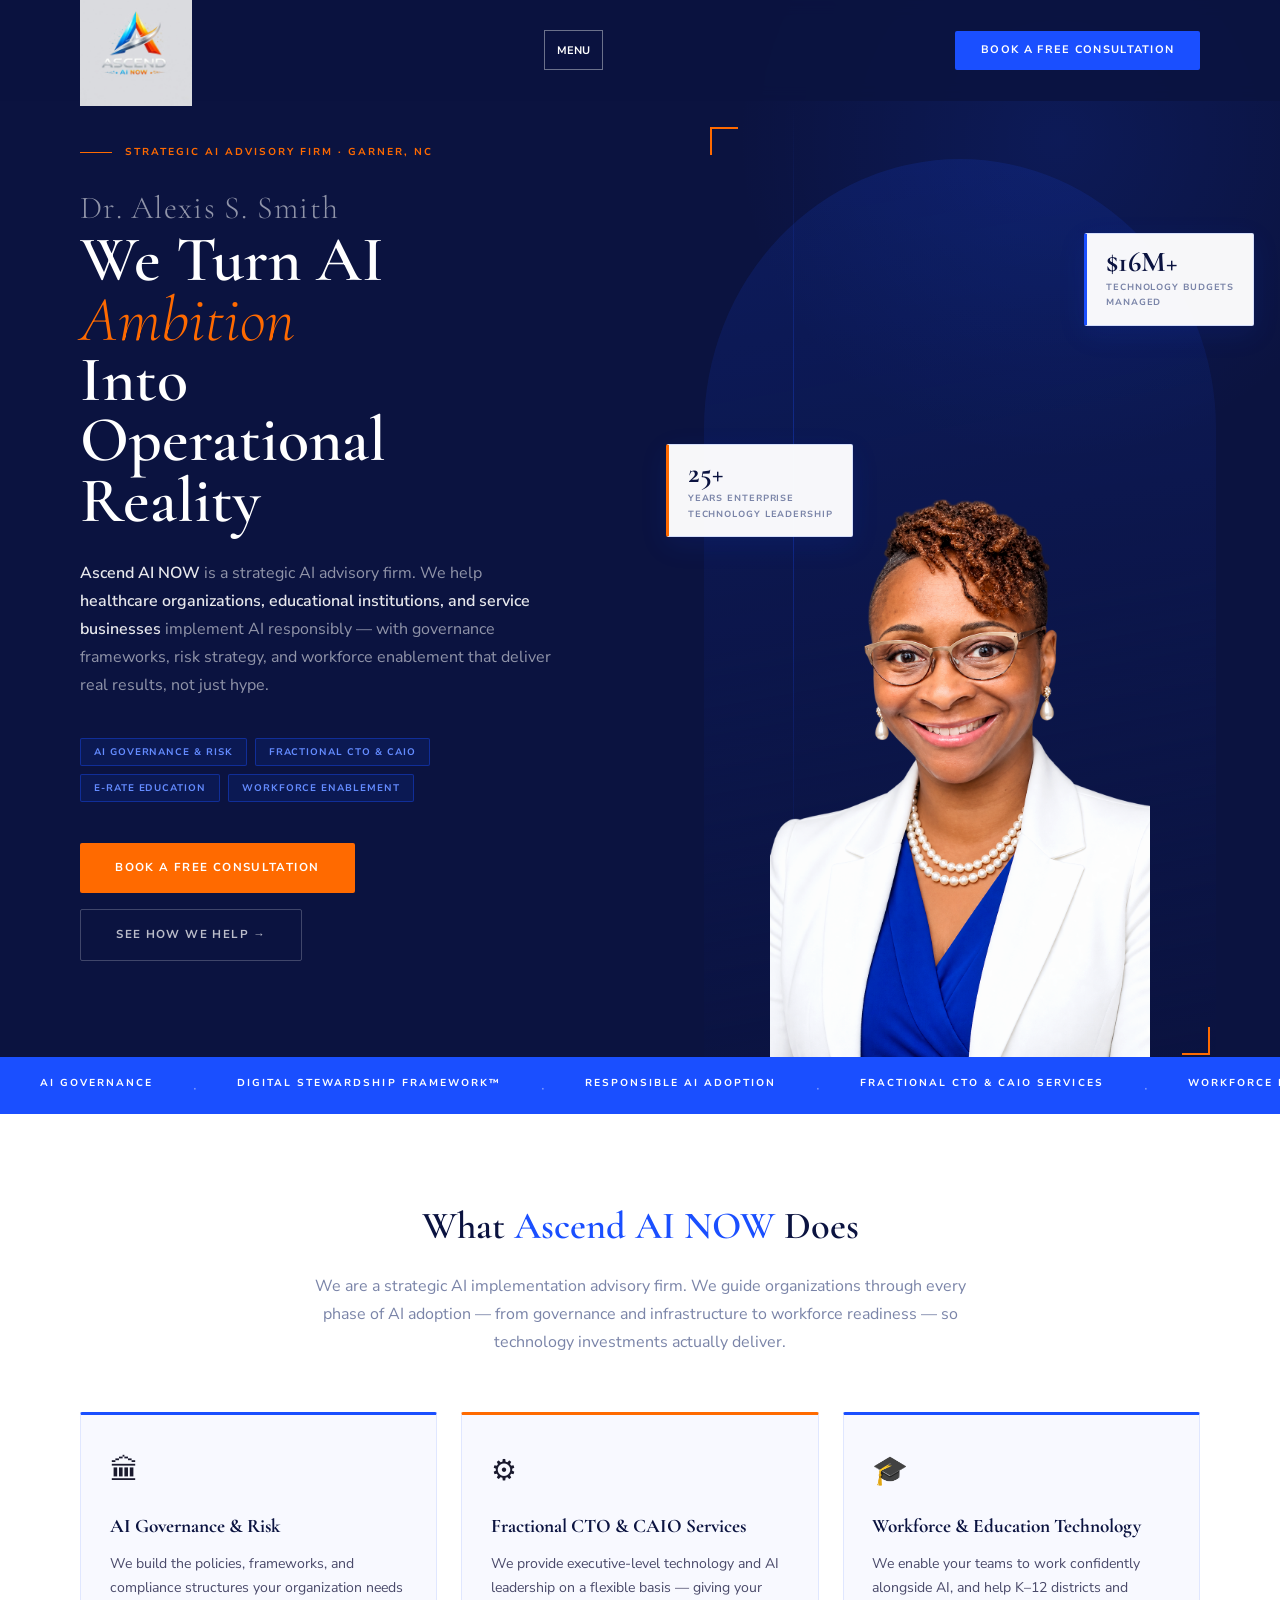
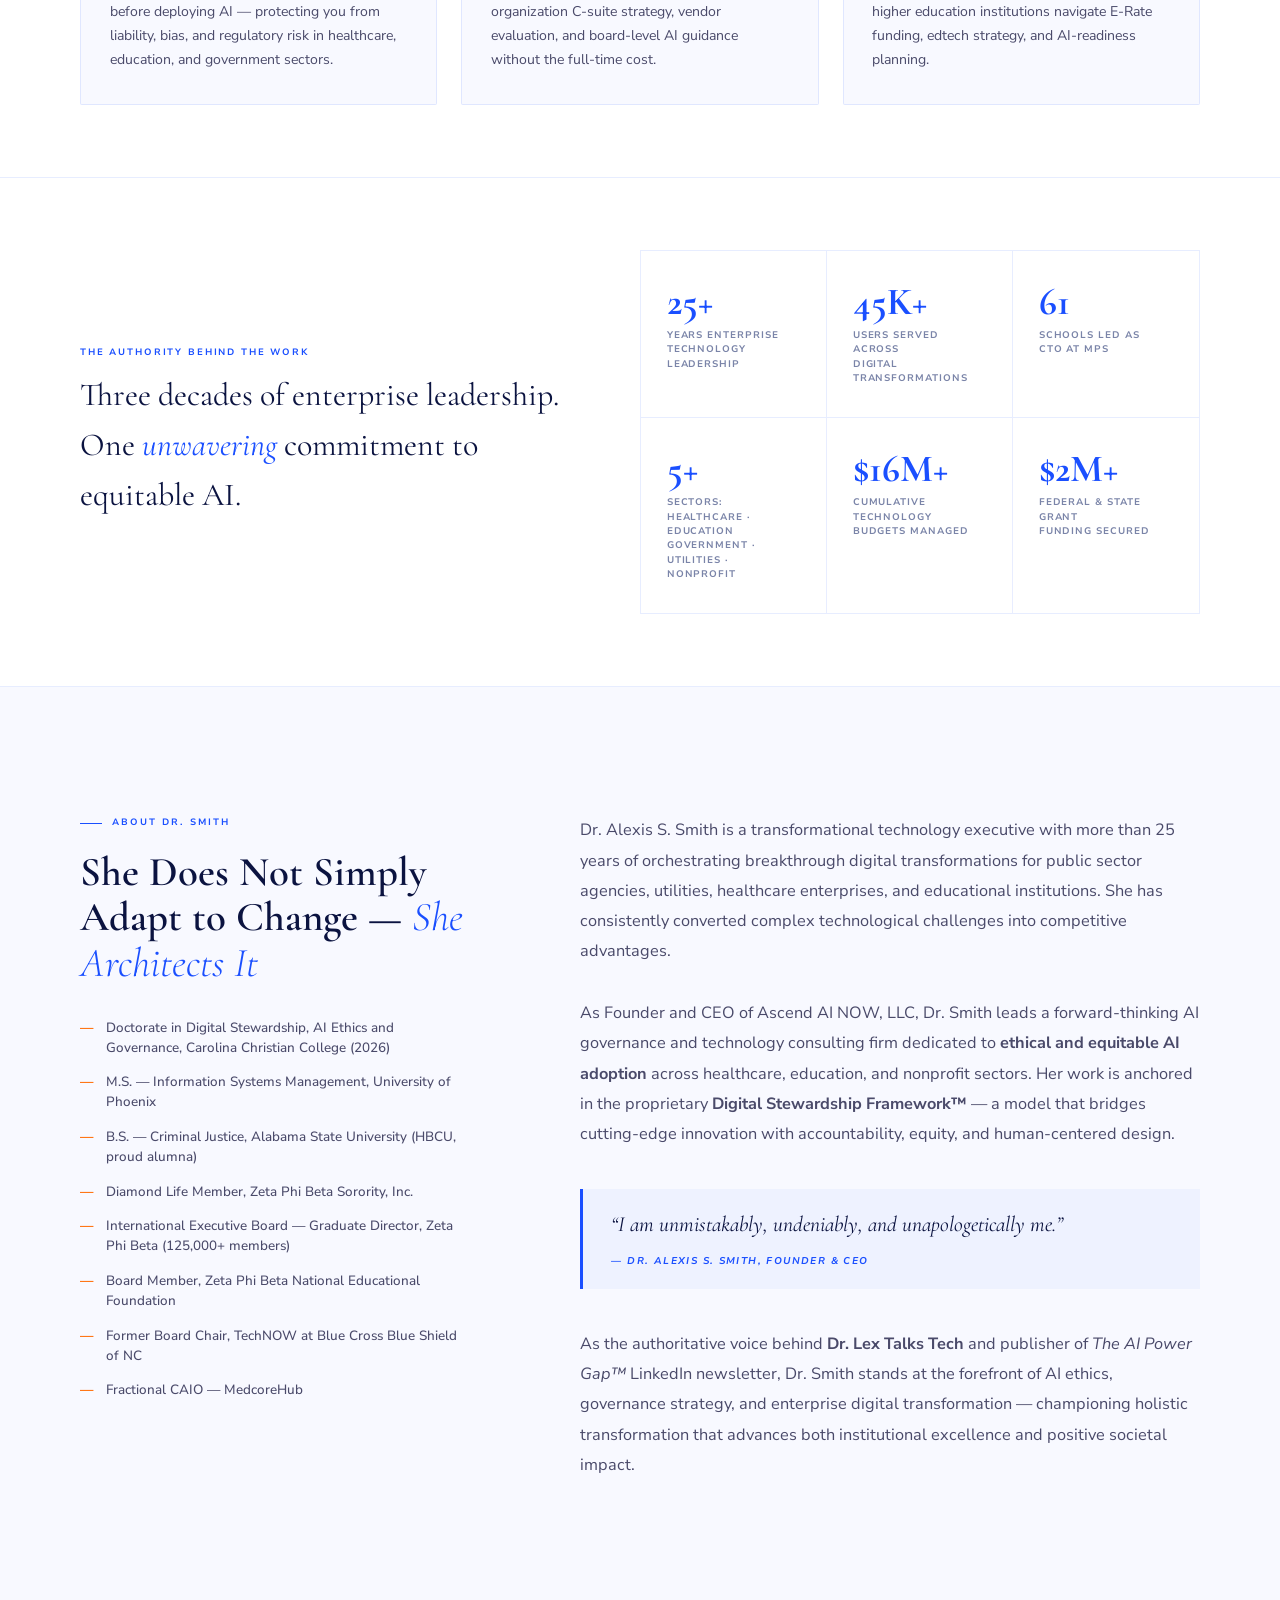
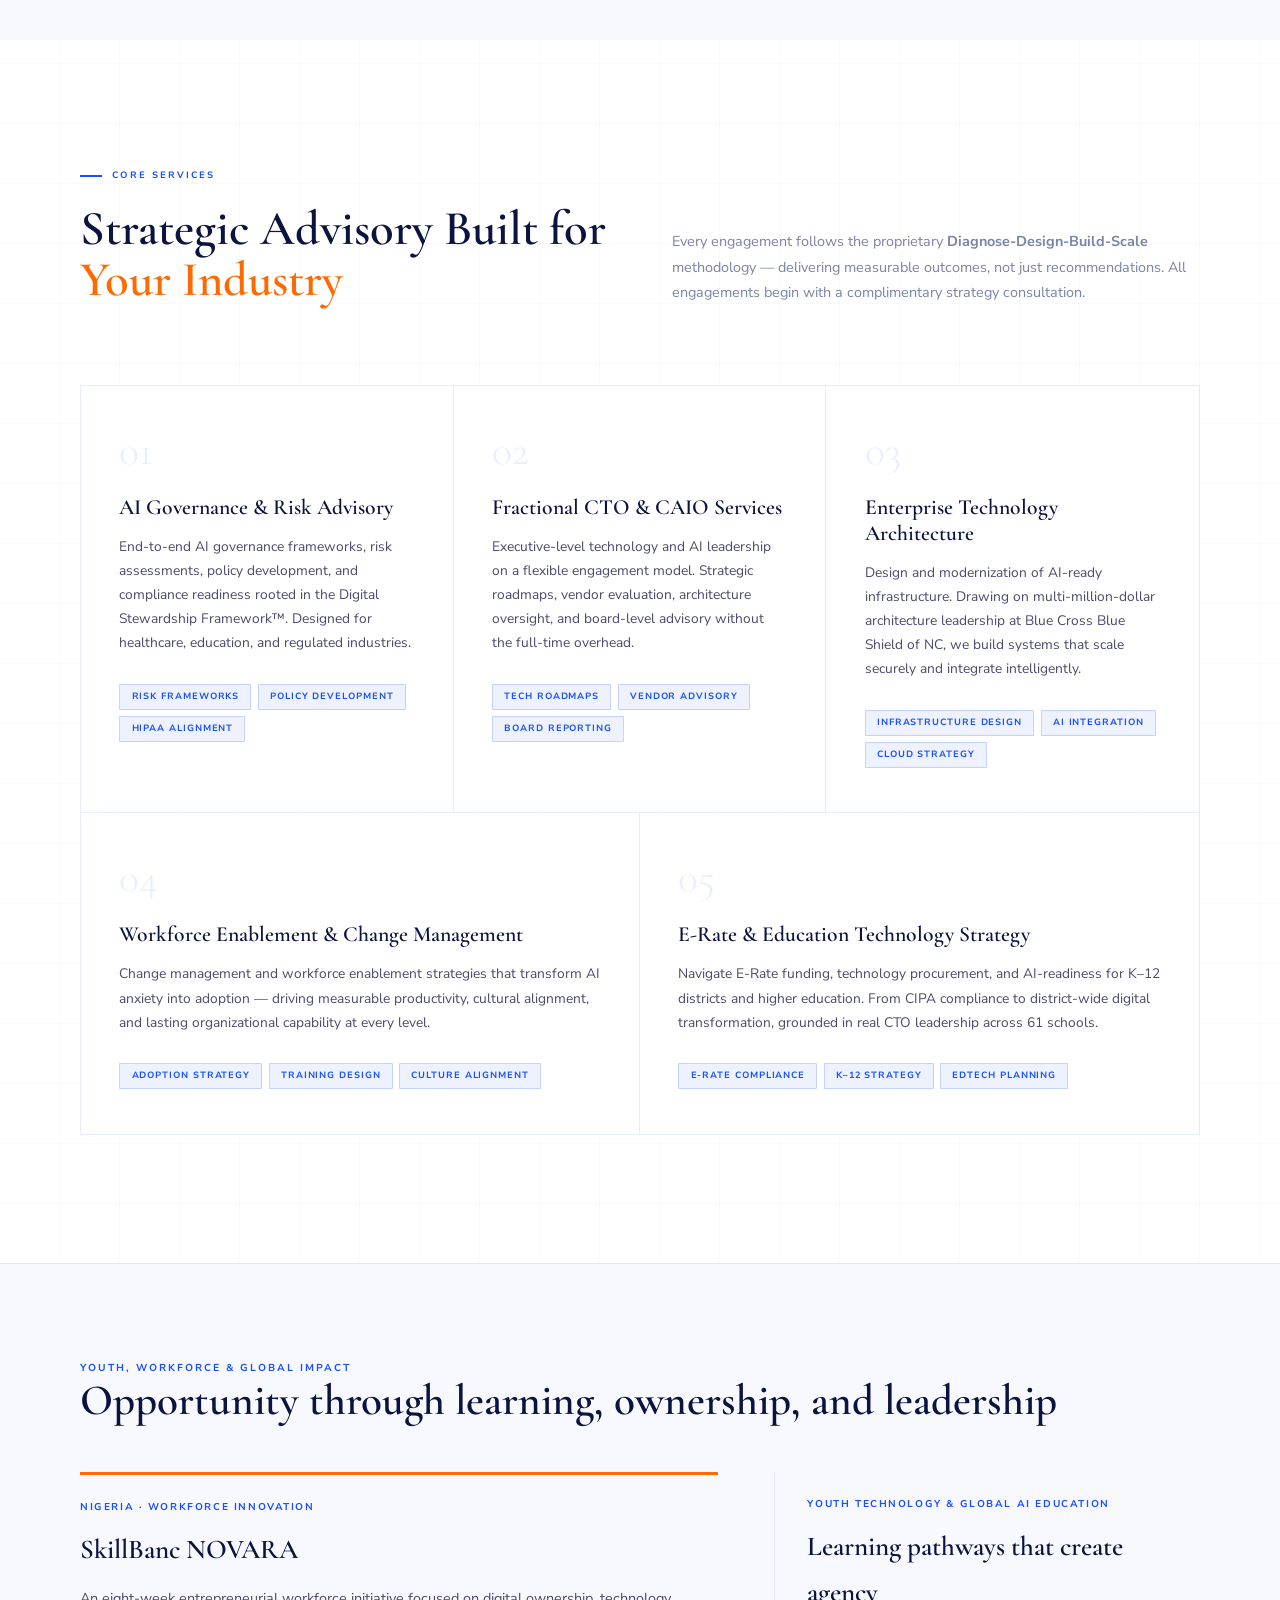
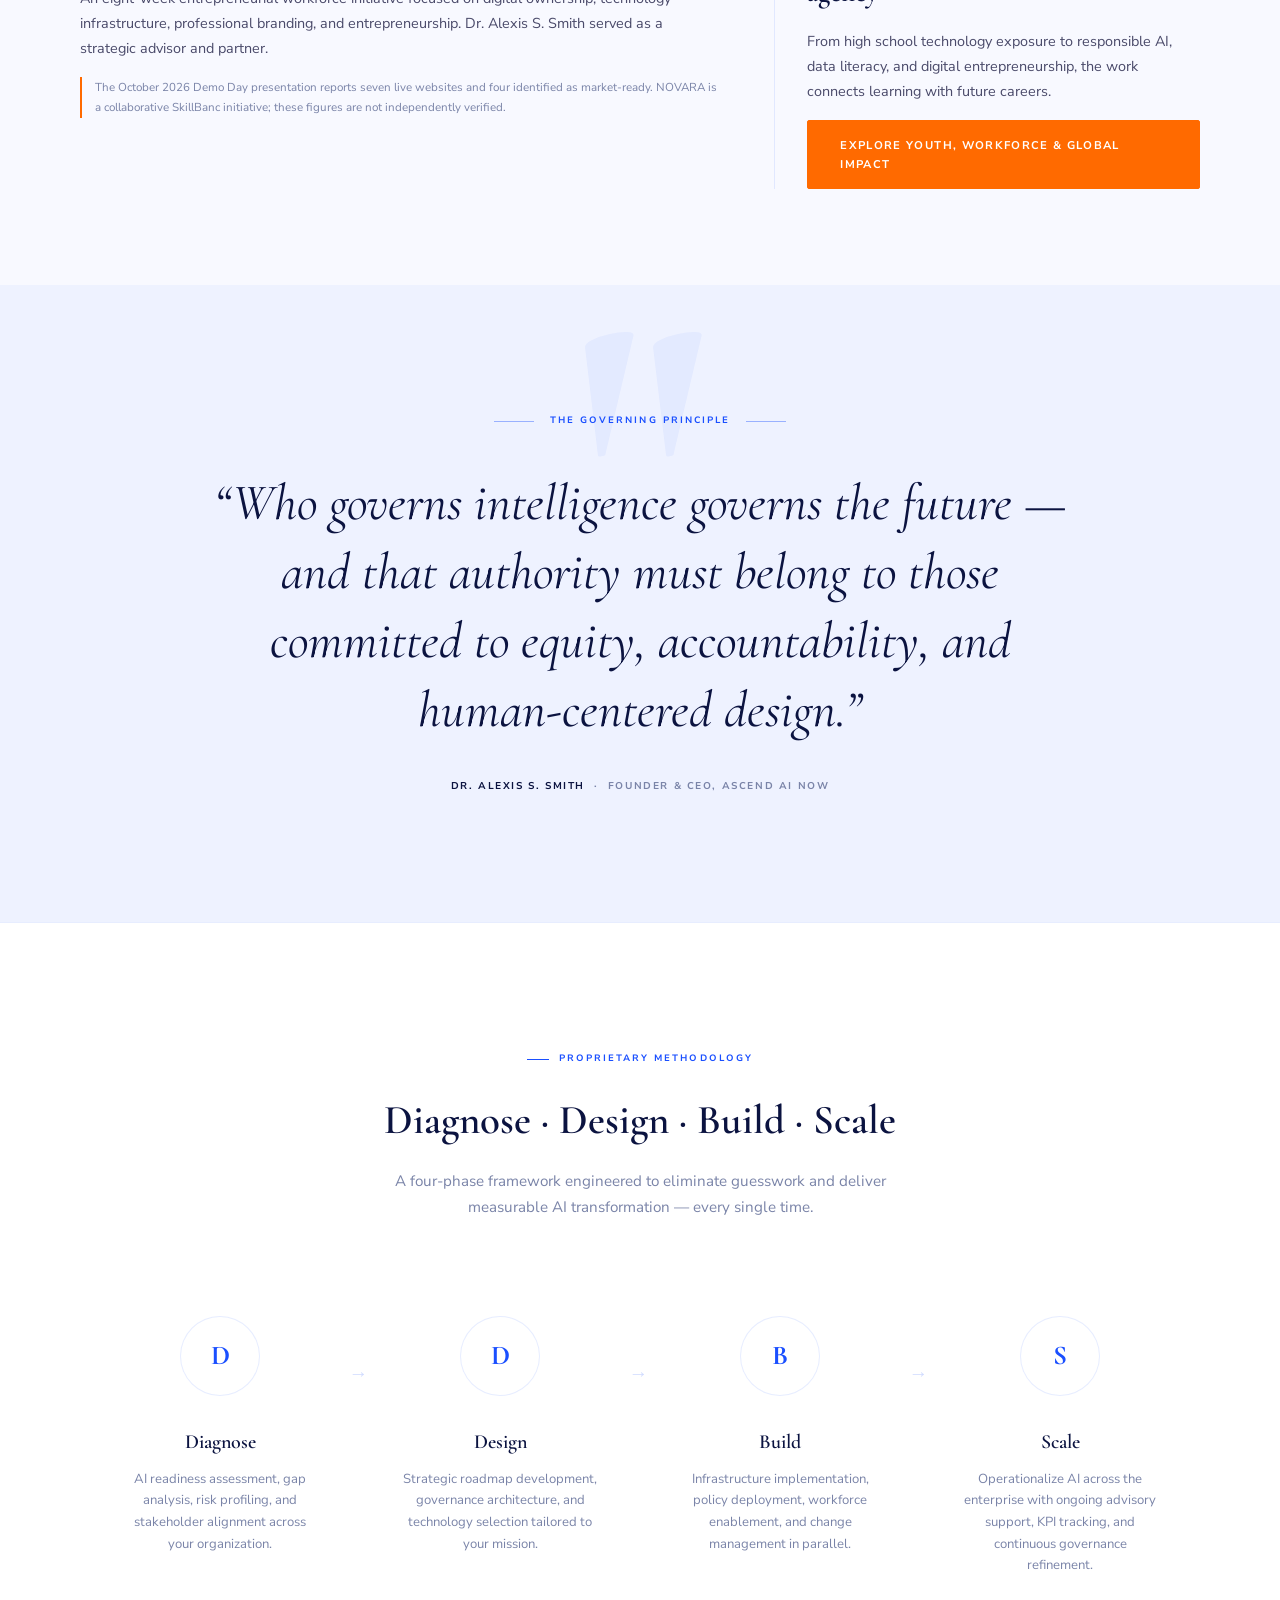
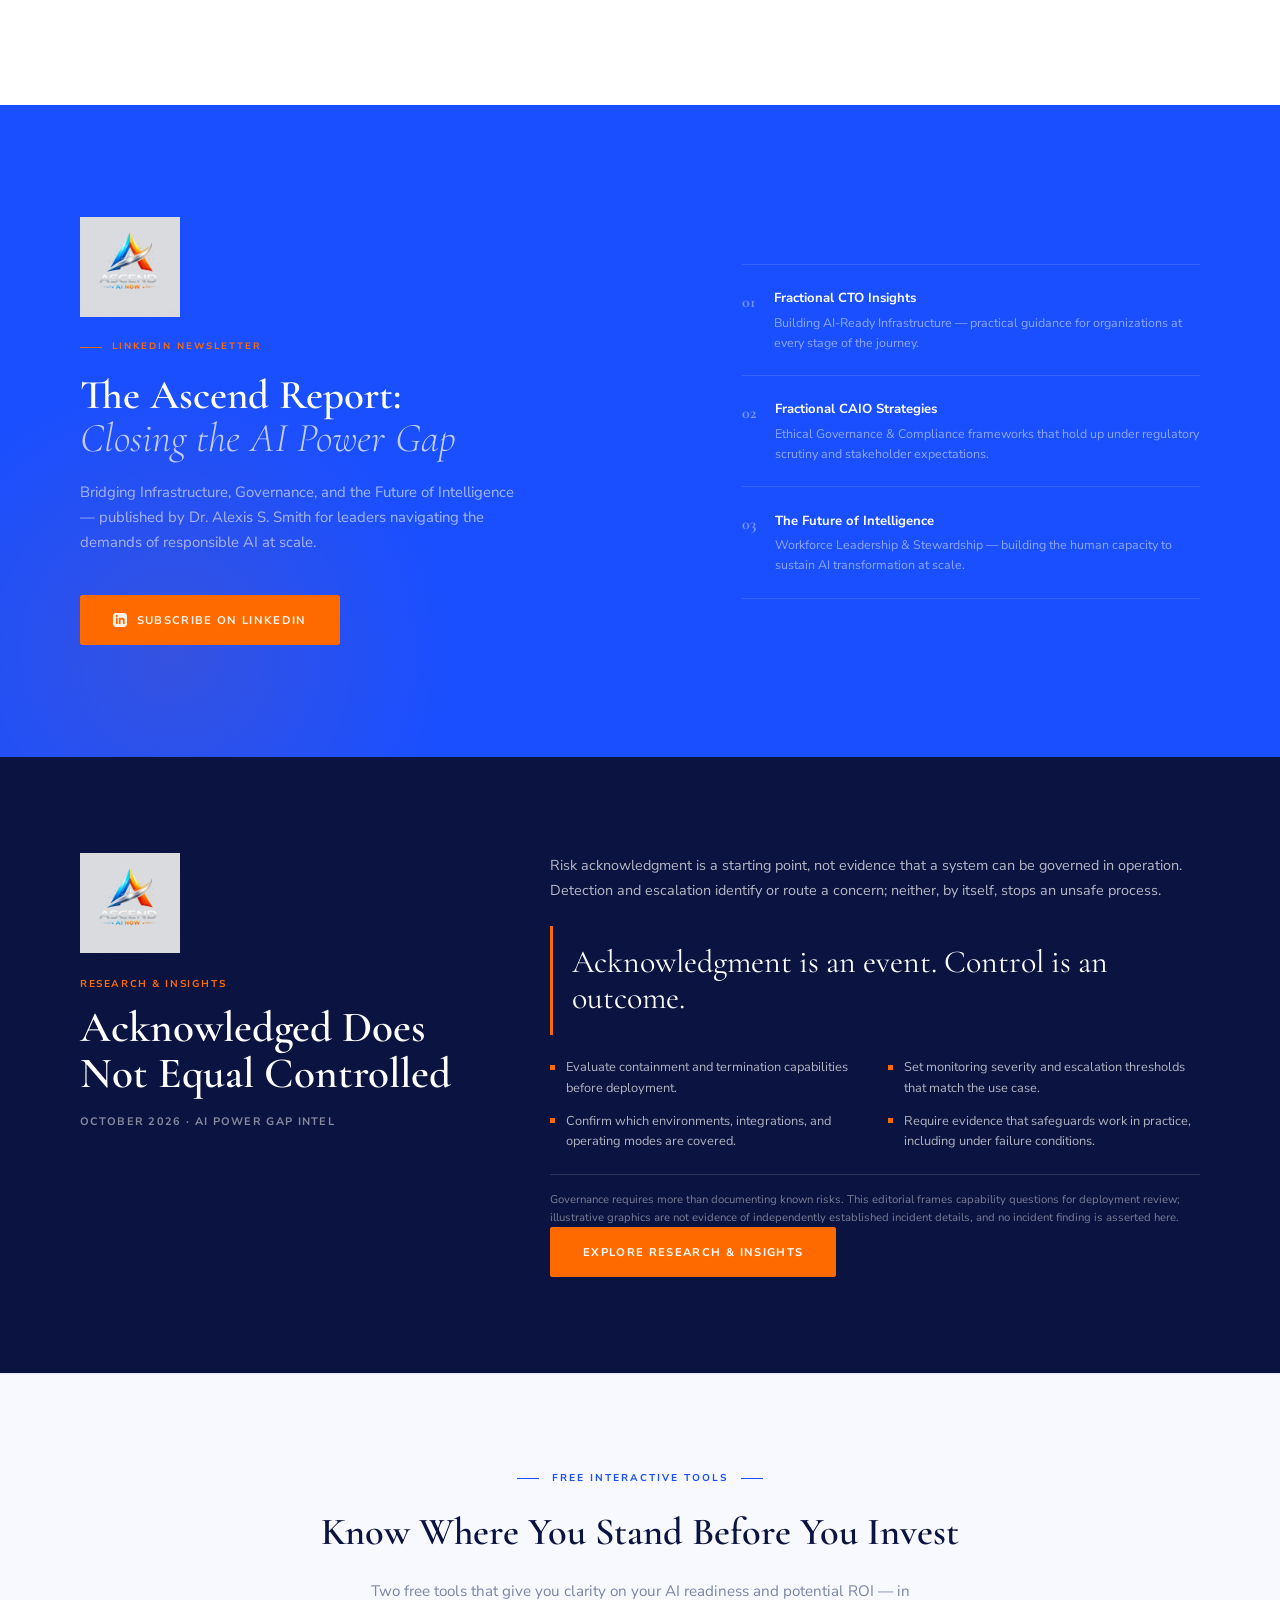
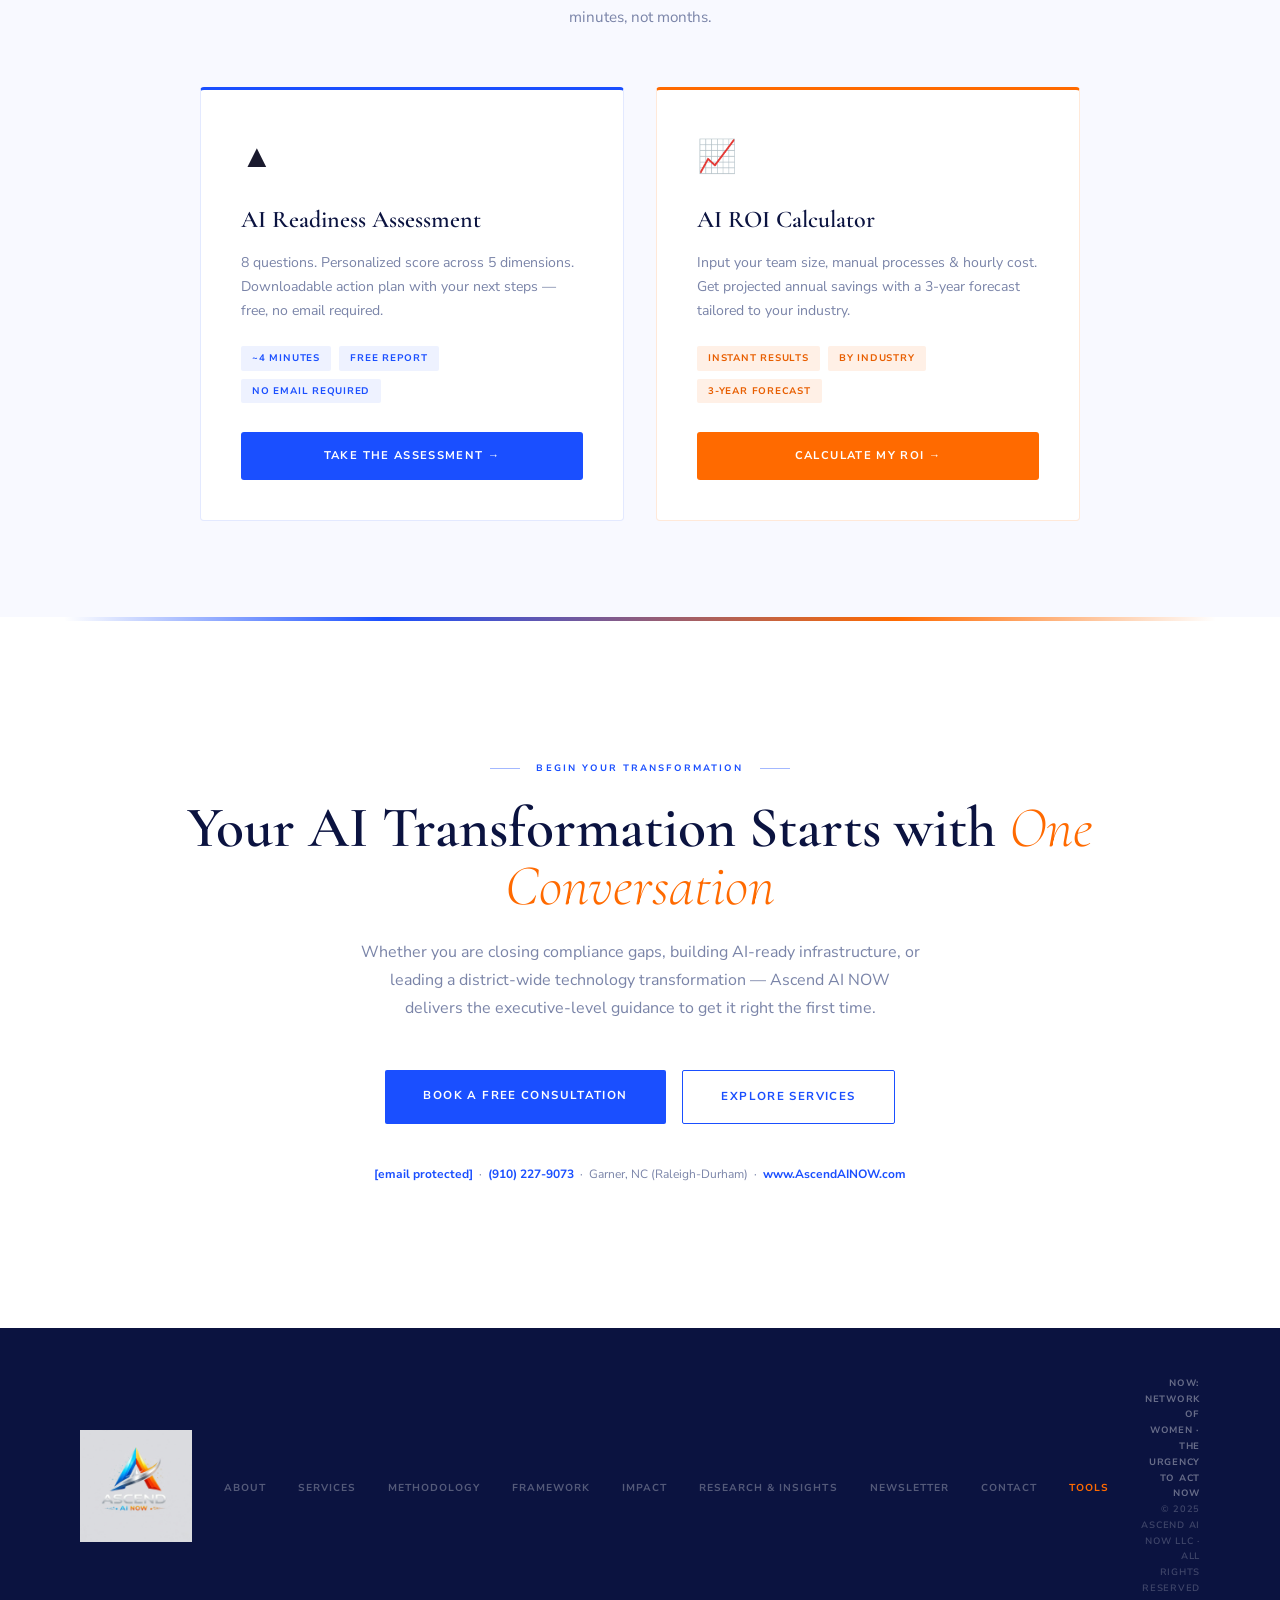
==== index.html @ 5ffe6d70 "Apply approved branding to framework and homepage Co-authored-by: Copilot <223556219+Copilot@users.n" ====
<!DOCTYPE html>
<html lang="en">
<head>
  <meta charset="UTF-8">
  <meta name="viewport" content="width=device-width, initial-scale=1.0">
  <title>Ascend AI NOW | Strategic AI Implementation Advisory | Dr. Alexis S. Smith</title>
  <meta name="description" content="Ascend AI NOW is a strategic AI advisory firm helping healthcare organizations, educational institutions, and service businesses implement AI responsibly. Founded by Dr. Alexis S. Smith">
  <meta name="keywords" content="AI governance, AI advisory, fractional CTO, AI implementation, healthcare AI, education technology, E-Rate consulting, responsible AI, workforce enablement, Raleigh NC">
  <meta property="og:title" content="Ascend AI NOW | Strategic AI Implementation Advisory">
  <meta property="og:description" content="We help organizations implement AI responsibly — governance frameworks, fractional CTO services, and workforce enablement. Led by Dr. Alexis S. Smith.">
  <meta property="og:url" content="https://ascendainow.com">
  <link rel="preconnect" href="https://fonts.googleapis.com">
  <link rel="preconnect" href="https://fonts.gstatic.com" crossorigin>
  <link href="https://fonts.googleapis.com/css2?family=Cormorant+Garamond:ital,wght@0,300;0,400;0,500;0,600;0,700;1,300;1,400;1,600&family=Nunito+Sans:wght@300;400;500;600;700&display=swap" rel="stylesheet">
  <style>
    :root {
      --white:       #ffffff;
      --off-white:   #f8f9ff;
      --blue-pale:   #eef2ff;
      --royal:       #1a4fff;
      --royal-mid:   #1440e0;
      --royal-glow:  rgba(26,79,255,0.15);
      --orange:      #ff6a00;
      --orange-pale: #fff0e6;
      --orange-glow: rgba(255,106,0,0.15);
      --ink:         #0b1340;
      --ink-mid:     #2a3560;
      --text:        #1a1a2e;
      --text-mid:    #4a4a6a;
      --text-muted:  #7a84a8;
      --line:        rgba(26,79,255,0.1);
      --line-soft:   rgba(26,79,255,0.06);
    }
    *, *::before, *::after { margin:0; padding:0; box-sizing:border-box; }
    html { scroll-behavior:smooth; }
    body { background:var(--white); color:var(--text); font-family:"Nunito Sans",sans-serif; overflow-x:hidden; line-height:1.7; }

    /* NAV */
    nav {
      position:fixed; top:0; left:0; right:0; z-index:500;
      display:flex; align-items:center; justify-content:space-between;
      padding:1.4rem 5rem; transition:all 0.4s;
      background:rgba(11,19,64,0.85); backdrop-filter:blur(8px);
    }
    nav.scrolled {
      background:rgba(255,255,255,0.97); backdrop-filter:blur(12px);
      padding:1rem 5rem; border-bottom:1px solid var(--line);
      box-shadow:0 2px 24px rgba(26,79,255,0.07);
    }
    .nav-brand { display:flex; align-items:center; text-decoration:none; }
    .nav-logo { display:block; width:112px; height:112px; object-fit:contain; margin:-28px 0; background:#fff; }
    .nav-wordmark { font-family:"Cormorant Garamond",serif; font-size:1.3rem; font-weight:600; letter-spacing:0.08em; color:var(--ink); text-transform:uppercase; line-height:1; }
    .nav-wordmark span { color:var(--orange); }
    .nav-tagline { font-size:0.56rem; font-weight:600; letter-spacing:0.16em; text-transform:uppercase; color:var(--text-muted); margin-top:0.2rem; }
    .nav-links { display:flex; gap:2.2rem; list-style:none; }
    .nav-links a { font-size:0.72rem; font-weight:700; letter-spacing:0.12em; text-transform:uppercase; color:var(--text-mid); text-decoration:none; transition:color 0.3s; }
    .nav-links a:hover { color:var(--royal); }
    .nav-cta { font-size:0.68rem; font-weight:700; letter-spacing:0.12em; text-transform:uppercase; padding:0.65rem 1.6rem; background:var(--royal); color:#fff; text-decoration:none; border-radius:2px; transition:all 0.3s; }
    .nav-cta:hover { background:var(--orange); box-shadow:0 4px 20px var(--orange-glow); transform:translateY(-1px); }
    .nav-menu-toggle { display:none; min-height:40px; padding:0 12px; border:1px solid rgba(255,255,255,.4); background:transparent; color:#fff; font:700 .68rem "Nunito Sans",sans-serif; text-transform:uppercase; }

    /* HERO */
    .hero { min-height:100vh; background:var(--ink); display:grid; grid-template-columns:1fr 1fr; overflow:hidden; position:relative; }
    .hero-left, .hero-right { min-height:100vh; }
    .hero::before { content:""; position:absolute; top:0; right:38%; width:1px; height:100%; background:linear-gradient(to bottom,transparent 10%,var(--royal) 40%,var(--royal-mid) 60%,transparent 90%); opacity:0.3; z-index:2; }
    .hero::after { content:""; position:absolute; top:-20%; right:-10%; width:700px; height:700px; background:radial-gradient(ellipse,rgba(26,79,255,0.12) 0%,transparent 65%); pointer-events:none; z-index:1; }
    .hero-left { position:relative; z-index:10; display:flex; flex-direction:column; justify-content:flex-end; padding:9rem 4rem 6rem 5rem; animation:fadeUp 1s ease 0.1s both; }
    .hero-eyebrow { display:flex; align-items:center; gap:0.8rem; margin-bottom:1.8rem; }
    .eyebrow-line { width:32px; height:1.5px; background:var(--orange); }
    .eyebrow-text { font-size:0.63rem; font-weight:700; letter-spacing:0.2em; text-transform:uppercase; color:var(--orange); }
    .hero-name { font-family:"Cormorant Garamond",serif; font-size:clamp(1.8rem,2.5vw,2.6rem); font-weight:300; letter-spacing:0.04em; color:rgba(255,255,255,0.55); margin-bottom:0.3rem; line-height:1.1; }
    .hero-headline { font-family:"Cormorant Garamond",serif; font-size:clamp(3rem,5vw,5.2rem); font-weight:600; line-height:0.94; color:#fff; margin-bottom:1.8rem; }
    .hero-headline em { font-style:italic; font-weight:300; color:var(--orange); display:block; }
    .hero-bio { font-size:1rem; color:rgba(255,255,255,0.55); max-width:480px; margin-bottom:2.4rem; line-height:1.75; }
    .hero-bio strong { color:rgba(255,255,255,0.9); font-weight:600; }
    .hero-pills { display:flex; flex-wrap:wrap; gap:0.5rem; margin-bottom:2.6rem; }
    .pill { font-size:0.6rem; font-weight:700; letter-spacing:0.1em; text-transform:uppercase; padding:0.3rem 0.8rem; border:1px solid rgba(26,79,255,0.4); color:rgba(100,140,255,1); background:rgba(26,79,255,0.1); border-radius:2px; }
    .hero-btns { display:flex; gap:1rem; flex-wrap:wrap; }
    .btn-orange { font-size:0.72rem; font-weight:700; letter-spacing:0.12em; text-transform:uppercase; padding:0.95rem 2.2rem; background:var(--orange); color:#fff; text-decoration:none; border-radius:2px; transition:all 0.3s; }
    .btn-orange:hover { background:#ff8533; box-shadow:0 8px 28px var(--orange-glow); transform:translateY(-2px); }
    .btn-ghost-white { font-size:0.72rem; font-weight:700; letter-spacing:0.12em; text-transform:uppercase; padding:0.95rem 2.2rem; border:1.5px solid rgba(255,255,255,0.22); color:rgba(255,255,255,0.72); text-decoration:none; border-radius:2px; transition:all 0.3s; }
    .btn-ghost-white:hover { border-color:var(--royal); color:#fff; background:rgba(26,79,255,0.15); }

    /* HERO RIGHT — PORTRAIT */
    .hero-right { position:relative; z-index:10; display:flex; align-items:flex-end; justify-content:center; overflow:hidden; animation:fadeUp 1s ease 0.3s both; }
    .portrait-wrap { position:relative; width:100%; height:100%; display:flex; align-items:flex-end; justify-content:center; }
    .portrait-bg { position:absolute; bottom:0; left:50%; transform:translateX(-50%); width:80%; height:85%; background:linear-gradient(170deg,rgba(26,79,255,0.15) 0%,rgba(26,79,255,0.06) 50%,rgba(11,19,64,0.95) 100%); border-top-left-radius:50% 30%; border-top-right-radius:50% 30%; }
    .portrait-img { position:relative; z-index:3; width:78%; max-width:380px; aspect-ratio:2/3; object-fit:cover; object-position:center 15%; display:block; filter:contrast(1.04) brightness(1.02); }
    .portrait-corner { position:absolute; z-index:4; width:28px; height:28px; }
    .portrait-corner.tl { top:12%; left:11%; border-top:2px solid var(--orange); border-left:2px solid var(--orange); }
    .portrait-corner.br { bottom:2px; right:11%; border-bottom:2px solid var(--orange); border-right:2px solid var(--orange); }
    .stat-float { position:absolute; z-index:5; background:rgba(255,255,255,0.97); backdrop-filter:blur(8px); border:1px solid rgba(26,79,255,0.15); padding:0.9rem 1.2rem; border-radius:2px; box-shadow:0 8px 28px rgba(26,79,255,0.1); }
    .stat-float.left { left:4%; top:42%; border-left:3px solid var(--orange); }
    .stat-float.right { right:4%; top:22%; border-left:3px solid var(--royal); }
    .sf-num { font-family:"Cormorant Garamond",serif; font-size:1.8rem; font-weight:700; color:var(--ink); line-height:1; }
    .sf-label { font-size:0.56rem; font-weight:700; letter-spacing:0.1em; text-transform:uppercase; color:var(--text-muted); margin-top:0.2rem; }

    /* TICKER */
    .ticker { background:var(--royal); padding:0.7rem 0; overflow:hidden; white-space:nowrap; }
    .ticker-inner { display:inline-flex; animation:ticker 28s linear infinite; }
    .ticker-item { font-size:0.63rem; font-weight:700; letter-spacing:0.2em; text-transform:uppercase; color:#fff; padding:0 2.5rem; }
    .ticker-dot { color:rgba(255,255,255,0.4); }

    /* WHAT WE DO */
    .what-we-do { background:var(--white); padding:5rem 5rem 4.5rem; border-bottom:1px solid var(--line); }
    .wwd-inner { max-width:1200px; margin:0 auto; }
    .wwd-top { text-align:center; margin-bottom:3.5rem; }
    .wwd-title { font-family:"Cormorant Garamond",serif; font-size:clamp(1.8rem,3vw,2.8rem); font-weight:600; color:var(--ink); margin-bottom:0.8rem; }
    .wwd-title span { color:var(--royal); }
    .wwd-sub { font-size:1rem; color:var(--text-muted); max-width:660px; margin:0 auto; line-height:1.75; }
    .wwd-grid { display:grid; grid-template-columns:repeat(3,1fr); gap:1.5rem; }
    .wwd-card { background:var(--off-white); border:1px solid var(--line); border-top:3px solid var(--royal); padding:2rem 1.8rem; border-radius:2px; transition:box-shadow 0.3s,transform 0.3s; }
    .wwd-card:hover { box-shadow:0 6px 24px var(--royal-glow); transform:translateY(-3px); }
    .wwd-card:nth-child(2) { border-top-color:var(--orange); }
    .wwd-card:nth-child(2):hover { box-shadow:0 6px 24px var(--orange-glow); }
    .wwd-icon { font-size:1.8rem; margin-bottom:0.9rem; display:block; }
    .wwd-card-title { font-family:"Cormorant Garamond",serif; font-size:1.2rem; font-weight:700; color:var(--ink); margin-bottom:0.6rem; }
    .wwd-card-desc { font-size:0.88rem; color:var(--text-mid); line-height:1.7; }

    /* AUTHORITY */
    .authority { background:var(--white); padding:4.5rem 5rem; border-bottom:1px solid var(--line); }
    .authority-inner { max-width:1200px; margin:0 auto; display:grid; grid-template-columns:auto 1fr; gap:5rem; align-items:center; }
    .auth-kicker { font-size:0.58rem; font-weight:700; letter-spacing:0.2em; text-transform:uppercase; color:var(--royal); margin-bottom:0.6rem; }
    .auth-statement { font-family:"Cormorant Garamond",serif; font-size:clamp(1.4rem,2.5vw,2rem); font-weight:400; line-height:1.55; color:var(--ink); max-width:480px; }
    .auth-statement em { font-style:italic; color:var(--royal); }
    .auth-stats { display:grid; grid-template-columns:repeat(3,1fr); border:1px solid var(--line); }
    .astat { padding:2rem 1.6rem; border-right:1px solid var(--line); border-bottom:1px solid var(--line); position:relative; background:var(--white); transition:background 0.3s; }
    .astat:nth-child(3n) { border-right:none; }
    .astat:nth-last-child(-n+3) { border-bottom:none; }
    .astat:hover { background:var(--blue-pale); }
    .astat-num { font-family:"Cormorant Garamond",serif; font-size:2.4rem; font-weight:700; color:var(--royal); line-height:1; display:block; }
    .astat-label { font-size:0.6rem; font-weight:700; letter-spacing:0.1em; text-transform:uppercase; color:var(--text-muted); margin-top:0.4rem; display:block; line-height:1.5; }
    .astat-accent { position:absolute; bottom:0; left:0; width:0; height:2px; background:var(--orange); transition:width 0.5s; }
    .astat:hover .astat-accent { width:100%; }

    /* ABOUT */
    .about { background:var(--off-white); padding:8rem 5rem; overflow:hidden; position:relative; }
    .about-grid { max-width:1200px; margin:0 auto; display:grid; grid-template-columns:1fr 1.6fr; gap:7rem; align-items:start; }
    .sec-label { font-size:0.58rem; font-weight:700; letter-spacing:0.22em; text-transform:uppercase; color:var(--royal); margin-bottom:1.2rem; display:flex; align-items:center; gap:0.6rem; }
    .sec-label::before { content:""; display:inline-block; width:22px; height:1.5px; background:var(--royal); }
    .about-headline { font-family:"Cormorant Garamond",serif; font-size:clamp(2rem,3.2vw,3rem); font-weight:600; line-height:1.1; color:var(--ink); margin-bottom:2rem; }
    .about-headline em { font-style:italic; font-weight:300; color:var(--royal); }
    .cred-list { list-style:none; display:flex; flex-direction:column; gap:0.9rem; }
    .cred-list li { display:flex; align-items:flex-start; gap:0.8rem; font-size:0.84rem; font-weight:500; color:var(--text-mid); line-height:1.5; }
    .cred-list li::before { content:"—"; color:var(--orange); font-weight:700; flex-shrink:0; }
    .about-body { font-size:1.02rem; color:var(--text-mid); line-height:1.85; margin-bottom:2rem; }
    .pullquote { border-left:3px solid var(--royal); padding:1.2rem 1.8rem; background:var(--blue-pale); margin:2.5rem 0; }
    .pullquote p { font-family:"Cormorant Garamond",serif; font-size:1.35rem; font-weight:400; font-style:italic; line-height:1.55; color:var(--ink); }
    .pullquote cite { font-size:0.62rem; font-weight:700; letter-spacing:0.14em; text-transform:uppercase; color:var(--royal); margin-top:0.7rem; display:block; }

    /* SERVICES */
    .services { background:var(--white); padding:8rem 5rem; position:relative; overflow:hidden; }
    .services::before { content:""; position:absolute; inset:0; background-image:repeating-linear-gradient(0deg,transparent,transparent 59px,var(--line-soft) 60px),repeating-linear-gradient(90deg,transparent,transparent 59px,var(--line-soft) 60px); pointer-events:none; }
    .svc-header { max-width:1200px; margin:0 auto 5rem; display:grid; grid-template-columns:1fr 1fr; gap:4rem; align-items:end; position:relative; z-index:2; }
    .svc-headline { font-family:"Cormorant Garamond",serif; font-size:clamp(2.2rem,3.8vw,3.6rem); font-weight:600; line-height:1.05; color:var(--ink); }
    .svc-headline span { color:var(--orange); }
    .svc-desc { font-size:0.9rem; color:var(--text-muted); line-height:1.75; align-self:end; }
    .svc-grid { max-width:1200px; margin:0 auto; display:grid; grid-template-columns:repeat(3,1fr); border:1px solid var(--line); position:relative; z-index:2; }
    .svc-grid-row2 { max-width:1200px; margin:0 auto; display:grid; grid-template-columns:repeat(2,1fr); border:1px solid var(--line); border-top:none; position:relative; z-index:2; }
    .svc-card { background:var(--white); padding:2.8rem 2.4rem; border-right:1px solid var(--line); position:relative; overflow:hidden; transition:background 0.35s,box-shadow 0.35s; }
    .svc-card:last-child { border-right:none; }
    .svc-card::before { content:""; position:absolute; top:0; left:0; right:0; height:3px; background:linear-gradient(to right,var(--royal),var(--orange)); opacity:0; transition:opacity 0.4s; }
    .svc-card:hover { background:var(--blue-pale); box-shadow:0 4px 24px var(--royal-glow); }
    .svc-card:hover::before { opacity:1; }
    .svc-num { font-family:"Cormorant Garamond",serif; font-size:2.6rem; font-weight:300; color:rgba(26,79,255,0.1); line-height:1; margin-bottom:1.4rem; }
    .svc-title { font-family:"Cormorant Garamond",serif; font-size:1.35rem; font-weight:600; color:var(--ink); margin-bottom:0.9rem; line-height:1.2; }
    .svc-body { font-size:0.86rem; color:var(--text-mid); line-height:1.75; margin-bottom:1.8rem; }
    .svc-tags { display:flex; flex-wrap:wrap; gap:0.4rem; }
    .stag { font-size:0.57rem; font-weight:700; letter-spacing:0.1em; text-transform:uppercase; padding:0.25rem 0.7rem; border:1px solid rgba(26,79,255,0.2); color:var(--royal); border-radius:1px; background:var(--blue-pale); }

    /* BIG QUOTE */
    .big-quote { background:var(--blue-pale); padding:8rem 5rem; text-align:center; overflow:hidden; position:relative; }
    .big-quote::before { content:'"'; position:absolute; font-family:"Cormorant Garamond",serif; font-size:28rem; font-weight:700; color:rgba(26,79,255,0.05); top:-5%; left:50%; transform:translateX(-50%); line-height:1; pointer-events:none; }
    .bq-label { font-size:0.58rem; font-weight:700; letter-spacing:0.22em; text-transform:uppercase; color:var(--royal); margin-bottom:2.5rem; display:flex; align-items:center; justify-content:center; gap:1rem; }
    .bq-label::before,.bq-label::after { content:""; display:block; width:40px; height:1px; background:var(--royal); opacity:0.4; }
    .bq-text { font-family:"Cormorant Garamond",serif; font-size:clamp(2rem,4vw,3.6rem); font-weight:400; font-style:italic; line-height:1.35; color:var(--ink); max-width:860px; margin:0 auto 2rem; position:relative; z-index:2; }
    .bq-attr { font-size:0.62rem; font-weight:700; letter-spacing:0.16em; text-transform:uppercase; color:var(--text-muted); }
    .bq-attr strong { color:var(--ink); }

    /* METHODOLOGY */
    .methodology { background:var(--white); padding:8rem 5rem; border-top:1px solid var(--line); }
    .method-inner { max-width:1200px; margin:0 auto; }
    .method-head { text-align:center; margin-bottom:6rem; }
    .method-headline { font-family:"Cormorant Garamond",serif; font-size:clamp(2rem,3.2vw,3rem); font-weight:600; color:var(--ink); margin-bottom:0.8rem; }
    .method-sub { font-size:0.95rem; color:var(--text-muted); max-width:520px; margin:0 auto; line-height:1.7; }
    .method-steps { display:grid; grid-template-columns:repeat(4,1fr); }
    .mstep { padding:0 2.5rem; text-align:center; position:relative; }
    .mstep:not(:last-child)::after { content:"→"; position:absolute; right:-0.5rem; top:2.6rem; font-size:1.2rem; color:rgba(26,79,255,0.2); }
    .mstep-circle { width:5rem; height:5rem; border:1.5px solid var(--line); border-radius:50%; display:flex; align-items:center; justify-content:center; margin:0 auto 1.8rem; background:var(--white); transition:all 0.4s; }
    .mstep:hover .mstep-circle { border-color:var(--royal); background:var(--blue-pale); box-shadow:0 0 0 8px var(--blue-pale); }
    .mstep-letter { font-family:"Cormorant Garamond",serif; font-size:1.7rem; font-weight:700; color:var(--royal); }
    .mstep-name { font-family:"Cormorant Garamond",serif; font-size:1.25rem; font-weight:600; color:var(--ink); margin-bottom:0.6rem; }
    .mstep-desc { font-size:0.82rem; color:var(--text-muted); line-height:1.65; }

    /* NEWSLETTER */
    .newsletter { background:var(--royal); padding:7rem 5rem; overflow:hidden; position:relative; }
    .newsletter::after { content:""; position:absolute; bottom:-30%; left:-10%; width:600px; height:600px; background:radial-gradient(ellipse,rgba(255,106,0,0.12) 0%,transparent 65%); pointer-events:none; }
    .nl-inner { max-width:1200px; margin:0 auto; display:grid; grid-template-columns:1.2fr 1fr; gap:7rem; align-items:center; }
    .nl-kicker { font-size:0.58rem; font-weight:700; letter-spacing:0.22em; text-transform:uppercase; color:var(--orange); margin-bottom:1.2rem; display:flex; align-items:center; gap:0.6rem; }
    .nl-logo,.research-logo { display:block; width:100px; height:100px; object-fit:contain; background:#fff; margin-bottom:1.4rem; }
    .nl-kicker::before { content:""; display:inline-block; width:22px; height:1.5px; background:var(--orange); }
    .nl-title { font-family:"Cormorant Garamond",serif; font-size:clamp(2.2rem,3.2vw,3.2rem); font-weight:600; color:#fff; line-height:1.05; margin-bottom:1.2rem; }
    .nl-title em { font-style:italic; font-weight:300; color:rgba(255,255,255,0.72); }
    .nl-desc { font-size:0.93rem; color:rgba(255,255,255,0.6); margin-bottom:2.5rem; max-width:440px; line-height:1.7; }
    .btn-nl { display:inline-flex; align-items:center; gap:0.6rem; font-size:0.7rem; font-weight:700; letter-spacing:0.12em; text-transform:uppercase; padding:0.9rem 2rem; background:var(--orange); border:1.5px solid var(--orange); color:#fff; text-decoration:none; border-radius:2px; transition:all 0.35s; }
    .btn-nl:hover { background:#ff8533; border-color:#ff8533; box-shadow:0 6px 24px rgba(255,106,0,0.35); transform:translateY(-2px); }
    .nl-features { list-style:none; display:flex; flex-direction:column; }
    .nl-feature { padding:1.4rem 0; border-bottom:1px solid rgba(255,255,255,0.12); display:grid; grid-template-columns:auto 1fr; gap:1.2rem; align-items:start; }
    .nl-feature:first-child { border-top:1px solid rgba(255,255,255,0.12); }
    .nf-num { font-family:"Cormorant Garamond",serif; font-size:1rem; font-weight:700; color:rgba(255,255,255,0.4); margin-top:0.1rem; }
    .nf-title { font-size:0.82rem; font-weight:700; color:#fff; margin-bottom:0.2rem; }
    .nf-desc { font-size:0.78rem; color:rgba(255,255,255,0.5); line-height:1.6; }

    /* INTERNATIONAL ENGAGEMENTS */
    .engagements { background:var(--off-white); padding:6rem 5rem; border-top:1px solid var(--line); }
    .engagement-inner { max-width:1200px; margin:0 auto; }
    .engagement-head { margin-bottom:3rem; }
    .engagement-head .eyebrow-text { color:var(--royal); }
    .engagement-title,.research-title { font-family:"Cormorant Garamond",serif; font-size:2.7rem; font-weight:600; color:var(--ink); line-height:1.08; }
    .engagement-layout { display:grid; grid-template-columns:1.2fr .8fr; gap:3.5rem; }
    .initiative { border-top:3px solid var(--orange); padding-top:1.5rem; }
    .initiative-kicker,.research-kicker { font-size:0.62rem; font-weight:700; letter-spacing:0.16em; text-transform:uppercase; color:var(--royal); margin-bottom:.7rem; }
    .initiative h3,.speaking h3 { font-family:"Cormorant Garamond",serif; font-size:1.7rem; font-weight:600; color:var(--ink); margin-bottom:.8rem; }
    .initiative p,.speaking p,.research-copy { font-size:.9rem; color:var(--text-mid); line-height:1.75; margin-bottom:1rem; }
    .impact-metrics { display:grid; grid-template-columns:repeat(5,minmax(0,1fr)); gap:1rem; margin:1.8rem 0; }
    .impact-metrics div { border-top:1px solid var(--line); padding-top:.8rem; }
    .impact-metrics dt { font-family:"Cormorant Garamond",serif; font-size:2rem; font-weight:700; line-height:1; color:var(--royal); }
    .impact-metrics dd { margin:.4rem 0 0; font-size:.68rem; line-height:1.45; color:var(--text-muted); }
    .evidence-note { font-size:.72rem!important; color:var(--text-muted)!important; border-left:2px solid var(--orange); padding-left:.8rem; }
    .speaking { border-left:1px solid var(--line); padding:1.5rem 0 0 2rem; }
    .speaking-list { list-style:none; margin:1rem 0 0; }
    .speaking-list li { padding:1rem 0; border-top:1px solid var(--line); }
    .speaking-list time { display:block; font-size:.62rem; font-weight:700; letter-spacing:.12em; text-transform:uppercase; color:var(--orange); margin-bottom:.3rem; }
    .speaking-list strong { display:block; font-size:.88rem; color:var(--ink); }

    /* RESEARCH & INSIGHTS */
    .research { background:var(--ink); color:#fff; padding:6rem 5rem; }
    .research-inner { max-width:1200px; margin:0 auto; display:grid; grid-template-columns:.75fr 1.25fr; gap:5rem; align-items:start; }
    .research .research-kicker { color:var(--orange); }
    .research-title { color:#fff; }
    .research-date { display:block; margin-top:1rem; font-size:.68rem; font-weight:700; letter-spacing:.12em; text-transform:uppercase; color:rgba(255,255,255,.5); }
    .research-copy { color:rgba(255,255,255,.7); }
    .research-quote { margin:1.4rem 0; padding:1.1rem 0 1.1rem 1.2rem; border-left:3px solid var(--orange); font-family:"Cormorant Garamond",serif; font-size:2rem; line-height:1.15; color:#fff; }
    .research-points { display:grid; grid-template-columns:1fr 1fr; gap:.8rem 1.6rem; list-style:none; margin:1.4rem 0; }
    .research-points li { position:relative; padding-left:1rem; font-size:.8rem; line-height:1.6; color:rgba(255,255,255,.68); }
    .research-points li::before { content:""; position:absolute; left:0; top:.58em; width:5px; height:5px; background:var(--orange); }
    .research-caveat { font-size:.7rem; line-height:1.6; color:rgba(255,255,255,.45); border-top:1px solid rgba(255,255,255,.14); padding-top:1rem; }

    /* CTA */
    .final-cta { background:var(--white); padding:9rem 5rem; text-align:center; position:relative; overflow:hidden; }
    .final-cta::before { content:""; position:absolute; top:0; left:0; right:0; height:4px; background:linear-gradient(to right,transparent 5%,var(--royal) 30%,var(--orange) 70%,transparent 95%); }
    .cta-label { font-size:0.58rem; font-weight:700; letter-spacing:0.22em; text-transform:uppercase; color:var(--royal); margin-bottom:1.5rem; display:flex; align-items:center; justify-content:center; gap:1rem; }
    .cta-label::before,.cta-label::after { content:""; display:block; width:30px; height:1px; background:var(--royal); opacity:0.4; }
    .cta-headline { font-family:"Cormorant Garamond",serif; font-size:clamp(2.6rem,4.5vw,4.5rem); font-weight:600; color:var(--ink); line-height:1.0; margin-bottom:1.4rem; }
    .cta-headline em { font-style:italic; font-weight:300; color:var(--orange); }
    .cta-body { font-size:1rem; color:var(--text-muted); max-width:560px; margin:0 auto 3rem; line-height:1.75; }
    .cta-btns { display:flex; gap:1rem; justify-content:center; flex-wrap:wrap; margin-bottom:2.5rem; }
    .btn-royal { font-size:0.72rem; font-weight:700; letter-spacing:0.12em; text-transform:uppercase; padding:1rem 2.4rem; background:var(--royal); color:#fff; text-decoration:none; border-radius:2px; transition:all 0.35s; }
    .btn-royal:hover { background:var(--orange); box-shadow:0 8px 28px var(--orange-glow); transform:translateY(-2px); }
    .btn-outline { font-size:0.72rem; font-weight:700; letter-spacing:0.12em; text-transform:uppercase; padding:1rem 2.4rem; border:1.5px solid var(--royal); color:var(--royal); text-decoration:none; border-radius:2px; transition:all 0.35s; }
    .btn-outline:hover { background:var(--blue-pale); }
    .cta-contact { font-size:0.75rem; color:var(--text-muted); }
    .cta-contact a { color:var(--royal); text-decoration:none; font-weight:700; transition:color 0.3s; }
    .cta-contact a:hover { color:var(--orange); }

    /* FOOTER */
    footer { background:var(--ink); padding:3rem 5rem; display:grid; grid-template-columns:1fr auto 1fr; align-items:center; gap:2rem; }
    .footer-logo { display:block; width:112px; height:112px; object-fit:contain; justify-self:start; background:#fff; }
    .footer-links { display:flex; gap:2rem; list-style:none; }
    .footer-links a { font-size:0.63rem; font-weight:700; letter-spacing:0.1em; text-transform:uppercase; color:rgba(255,255,255,0.3); text-decoration:none; transition:color 0.3s; }
    .footer-links a:hover { color:var(--orange); }
    .footer-copy { font-size:0.58rem; font-weight:600; letter-spacing:0.08em; text-transform:uppercase; color:rgba(255,255,255,0.22); text-align:right; line-height:1.7; }
    .footer-copy strong { color:rgba(255,255,255,0.38); display:block; }

    /* ANIMATIONS */
    @keyframes fadeUp { from{opacity:0;transform:translateY(28px)} to{opacity:1;transform:translateY(0)} }
    @keyframes ticker { 0%{transform:translateX(0)} 100%{transform:translateX(-50%)} }
    .reveal { opacity:0; transform:translateY(24px); transition:opacity 0.8s ease,transform 0.8s ease; }
    .reveal.visible { opacity:1; transform:translateY(0); }
    .reveal-d1 { transition-delay:0.1s; } .reveal-d2 { transition-delay:0.2s; } .reveal-d3 { transition-delay:0.3s; } .reveal-d4 { transition-delay:0.4s; }

    /* RESPONSIVE */
    @media (max-width:1280px) {
      .nav-links { display:none; position:absolute; top:100%; left:0; right:0; flex-direction:column; gap:0; padding:10px 2rem; background:var(--ink); }
      .nav-links.open { display:flex; }
      .nav-links a { display:block; padding:12px 0; color:#fff; border-bottom:1px solid rgba(255,255,255,.12); }
      .nav-menu-toggle { display:inline-flex; align-items:center; justify-content:center; }
    }
    @media (max-width:960px) {
      nav { padding:1.2rem 2rem; }
      .nav-logo { width:96px; height:96px; margin:-24px 0; }
      .nav-links { display:none; }
      .nav-links.open { display:flex; }
      .hero { grid-template-columns:1fr; min-height:auto; }
      .hero-left { padding:8rem 2rem 3rem; }
      .hero-right { height:400px; }
      .stat-float { display:none; }
      .portrait-img { max-width:240px; aspect-ratio:3/4; object-position:center 10%; }
      .what-we-do,.authority,.services,.about,.methodology,.newsletter,.final-cta,.engagements,.research { padding:4.5rem 2rem; }
      .wwd-grid,.svc-grid,.svc-grid-row2 { grid-template-columns:1fr; }
      .svc-card { border-right:none; border-bottom:1px solid var(--line); }
      .authority-inner { grid-template-columns:1fr; gap:2.5rem; }
      .auth-stats { grid-template-columns:repeat(2,1fr); }
      .astat:nth-child(3n) { border-right:1px solid var(--line); }
      .astat:nth-child(2n) { border-right:none; }
      .about-grid { grid-template-columns:1fr; gap:3rem; }
      .method-steps { grid-template-columns:repeat(2,1fr); gap:3rem; }
      .mstep::after { display:none; }
      .nl-inner { grid-template-columns:1fr; gap:3rem; }
      .engagement-layout,.research-inner { grid-template-columns:1fr; gap:2.5rem; }
      .speaking { border-left:0; border-top:1px solid var(--line); padding:1.5rem 0 0; }
      .impact-metrics { grid-template-columns:repeat(2,minmax(0,1fr)); }
      .research-points { grid-template-columns:1fr; }
      .engagement-title,.research-title { font-size:2.2rem; }
      .research-quote { font-size:1.7rem; }
      footer { grid-template-columns:1fr; text-align:center; padding:2.5rem 2rem; }
      .footer-logo { justify-self:center; }
      .footer-links { justify-content:center; }
      .footer-copy { text-align:center; }
    }
  </style>
</head>
<body>

<!-- NAV -->
<nav id="mainNav">
  <a class="nav-brand" href="#home" aria-label="Ascend AI NOW home">
    <img class="nav-logo" src="assets/ascend-ai-now-logo.png" alt="Ascend AI NOW">
  </a>
  <ul class="nav-links" id="primaryNavLinks">
    <li><a href="#about">About</a></li>
    <li><a href="#services">Services</a></li>
    <li><a href="#methodology">Methodology</a></li>
    <li><a href="framework/">Framework</a></li>
    <li><a href="impact/">Impact</a></li>
    <li><a href="#engagements">Impact preview</a></li>
    <li><a href="research/">Research &amp; Insights</a></li>
    <li><a href="#research">Intel preview</a></li>
    <li><a href="#newsletter">Newsletter</a></li>
    <li><a href="#contact">Contact</a></li>
    <li><a href="#tools" style="color:#ff6a00;font-weight:700">Tools</a></li>
  </ul>
  <button class="nav-menu-toggle" id="menuToggle" type="button" aria-controls="primaryNavLinks" aria-expanded="false">Menu</button>
  <a href="#contact" class="nav-cta">Book a Free Consultation</a>
</nav>

<!-- HERO -->
<section class="hero" id="home">
  <div class="hero-left">
    <div class="hero-eyebrow">
      <div class="eyebrow-line"></div>
      <div class="eyebrow-text">Strategic AI Advisory Firm &middot; Garner, NC</div>
    </div>
    <div class="hero-name">Dr. Alexis S. Smith</div>
    <h1 class="hero-headline">
      We Turn AI<br>
      <em>Ambition</em> Into<br>
      Operational Reality
    </h1>
    <p class="hero-bio">
      <strong>Ascend AI NOW</strong> is a strategic AI advisory firm. We help <strong>healthcare organizations, educational institutions, and service businesses</strong> implement AI responsibly &mdash; with governance frameworks, risk strategy, and workforce enablement that deliver real results, not just hype.
    </p>
    <div class="hero-pills">
      <span class="pill">AI Governance &amp; Risk</span>
      <span class="pill">Fractional CTO &amp; CAIO</span>
      <span class="pill">E-Rate Education</span>
      <span class="pill">Workforce Enablement</span>
    </div>
    <div class="hero-btns">
      <a href="#contact" class="btn-orange">Book a Free Consultation</a>
      <a href="#services" class="btn-ghost-white">See How We Help &rarr;</a>
    </div>
  </div>
  <div class="hero-right">
    <div class="portrait-wrap">
      <div class="portrait-bg"></div>
      <div class="portrait-corner tl"></div>
      <div class="portrait-corner br"></div>
      <img src="assets/branding/dr-alexis-smith-headshot-2026.png" alt="Dr. Alexis S. Smith, Founder &amp; CEO of Ascend AI NOW" class="portrait-img">
      <div class="stat-float left">
        <div class="sf-num">25+</div>
        <div class="sf-label">Years Enterprise<br>Technology Leadership</div>
      </div>
      <div class="stat-float right">
        <div class="sf-num">$16M+</div>
        <div class="sf-label">Technology Budgets<br>Managed</div>
      </div>
    </div>
  </div>
</section>

<!-- TICKER -->
<div class="ticker" aria-hidden="true">
  <div class="ticker-inner">
    <span class="ticker-item">AI Governance</span><span class="ticker-dot">&middot;</span>
    <span class="ticker-item">Digital Stewardship Framework&trade;</span><span class="ticker-dot">&middot;</span>
    <span class="ticker-item">Responsible AI Adoption</span><span class="ticker-dot">&middot;</span>
    <span class="ticker-item">Fractional CTO &amp; CAIO Services</span><span class="ticker-dot">&middot;</span>
    <span class="ticker-item">Workforce Enablement</span><span class="ticker-dot">&middot;</span>
    <span class="ticker-item">E-Rate Education Consulting</span><span class="ticker-dot">&middot;</span>
    <span class="ticker-item">Enterprise Architecture</span><span class="ticker-dot">&middot;</span>
    <span class="ticker-item">NOW: Network of Women &middot; The Urgency to Act NOW</span><span class="ticker-dot">&middot;</span>
    <span class="ticker-item">AI Governance</span><span class="ticker-dot">&middot;</span>
    <span class="ticker-item">Digital Stewardship Framework&trade;</span><span class="ticker-dot">&middot;</span>
    <span class="ticker-item">Responsible AI Adoption</span><span class="ticker-dot">&middot;</span>
    <span class="ticker-item">Fractional CTO &amp; CAIO Services</span><span class="ticker-dot">&middot;</span>
    <span class="ticker-item">Workforce Enablement</span><span class="ticker-dot">&middot;</span>
    <span class="ticker-item">E-Rate Education Consulting</span><span class="ticker-dot">&middot;</span>
    <span class="ticker-item">Enterprise Architecture</span><span class="ticker-dot">&middot;</span>
    <span class="ticker-item">NOW: Network of Women &middot; The Urgency to Act NOW</span><span class="ticker-dot">&middot;</span>
  </div>
</div>

<!-- WHAT WE DO -->
<section class="what-we-do">
  <div class="wwd-inner">
    <div class="wwd-top">
      <h2 class="wwd-title">What <span>Ascend AI NOW</span> Does</h2>
      <p class="wwd-sub">We are a strategic AI implementation advisory firm. We guide organizations through every phase of AI adoption &mdash; from governance and infrastructure to workforce readiness &mdash; so technology investments actually deliver.</p>
    </div>
    <div class="wwd-grid">
      <div class="wwd-card reveal reveal-d1">
        <span class="wwd-icon">&#127963;</span>
        <div class="wwd-card-title">AI Governance &amp; Risk</div>
        <p class="wwd-card-desc">We build the policies, frameworks, and compliance structures your organization needs before deploying AI &mdash; protecting you from liability, bias, and regulatory risk in healthcare, education, and government sectors.</p>
      </div>
      <div class="wwd-card reveal reveal-d2">
        <span class="wwd-icon">&#9881;</span>
        <div class="wwd-card-title">Fractional CTO &amp; CAIO Services</div>
        <p class="wwd-card-desc">We provide executive-level technology and AI leadership on a flexible basis &mdash; giving your organization C-suite strategy, vendor evaluation, and board-level AI guidance without the full-time cost.</p>
      </div>
      <div class="wwd-card reveal reveal-d3">
        <span class="wwd-icon">&#127891;</span>
        <div class="wwd-card-title">Workforce &amp; Education Technology</div>
        <p class="wwd-card-desc">We enable your teams to work confidently alongside AI, and help K&ndash;12 districts and higher education institutions navigate E-Rate funding, edtech strategy, and AI-readiness planning.</p>
      </div>
    </div>
  </div>
</section>

<!-- AUTHORITY STATS -->
<section class="authority">
  <div class="authority-inner">
    <div>
      <div class="auth-kicker">The Authority Behind the Work</div>
      <div class="auth-statement">Three decades of enterprise leadership. One <em>unwavering</em> commitment to equitable AI.</div>
    </div>
    <div class="auth-stats">
      <div class="astat reveal reveal-d1">
        <span class="astat-num" data-value="25" data-suffix="+">25+</span>
        <span class="astat-label">Years Enterprise<br>Technology Leadership</span>
        <div class="astat-accent"></div>
      </div>
      <div class="astat reveal reveal-d2">
        <span class="astat-num" data-value="45" data-suffix="K+">45K+</span>
        <span class="astat-label">Users Served Across<br>Digital Transformations</span>
        <div class="astat-accent"></div>
      </div>
      <div class="astat reveal reveal-d3">
        <span class="astat-num" data-value="61" data-suffix="">61</span>
        <span class="astat-label">Schools Led as<br>CTO at MPS</span>
        <div class="astat-accent"></div>
      </div>
      <div class="astat reveal reveal-d1">
        <span class="astat-num" data-value="5" data-suffix="+">5+</span>
        <span class="astat-label">Sectors: Healthcare &middot; Education<br>Government &middot; Utilities &middot; Nonprofit</span>
        <div class="astat-accent"></div>
      </div>
      <div class="astat reveal reveal-d2">
        <span class="astat-num" data-value="16" data-prefix="$" data-suffix="M+">$16M+</span>
        <span class="astat-label">Cumulative Technology<br>Budgets Managed</span>
        <div class="astat-accent"></div>
      </div>
      <div class="astat reveal reveal-d3">
        <span class="astat-num" data-value="2" data-prefix="$" data-suffix="M+">$2M+</span>
        <span class="astat-label">Federal &amp; State Grant<br>Funding Secured</span>
        <div class="astat-accent"></div>
      </div>
    </div>
  </div>
</section>

<!-- ABOUT -->
<section class="about" id="about">
  <div class="about-grid">
    <div class="about-left reveal">
      <div class="sec-label">About Dr. Smith</div>
      <h2 class="about-headline">She Does Not Simply Adapt to Change &mdash; <em>She Architects It</em></h2>
      <ul class="cred-list">
        <li>Doctorate in Digital Stewardship, AI Ethics and Governance, Carolina Christian College (2026)</li>
        <li>M.S. &mdash; Information Systems Management, University of Phoenix</li>
        <li>B.S. &mdash; Criminal Justice, Alabama State University (HBCU, proud alumna)</li>
        <li>Diamond Life Member, Zeta Phi Beta Sorority, Inc.</li>
        <li>International Executive Board &mdash; Graduate Director, Zeta Phi Beta (125,000+ members)</li>
        <li>Board Member, Zeta Phi Beta National Educational Foundation</li>
        <li>Former Board Chair, TechNOW at Blue Cross Blue Shield of NC</li>
        <li>Fractional CAIO &mdash; MedcoreHub</li>
      </ul>
    </div>
    <div class="about-right reveal reveal-d2">
      <p class="about-body">Dr. Alexis S. Smith is a transformational technology executive with more than 25 years of orchestrating breakthrough digital transformations for public sector agencies, utilities, healthcare enterprises, and educational institutions. She has consistently converted complex technological challenges into competitive advantages.</p>
      <p class="about-body">As Founder and CEO of Ascend AI NOW, LLC, Dr. Smith leads a forward-thinking AI governance and technology consulting firm dedicated to <strong>ethical and equitable AI adoption</strong> across healthcare, education, and nonprofit sectors. Her work is anchored in the proprietary <strong>Digital Stewardship Framework&trade;</strong> &mdash; a model that bridges cutting-edge innovation with accountability, equity, and human-centered design.</p>
      <div class="pullquote">
        <p>&ldquo;I am unmistakably, undeniably, and unapologetically me.&rdquo;</p>
        <cite>&mdash; Dr. Alexis S. Smith, Founder &amp; CEO</cite>
      </div>
      <p class="about-body">As the authoritative voice behind <strong>Dr. Lex Talks Tech</strong> and publisher of <em>The AI Power Gap&trade;</em> LinkedIn newsletter, Dr. Smith stands at the forefront of AI ethics, governance strategy, and enterprise digital transformation &mdash; championing holistic transformation that advances both institutional excellence and positive societal impact.</p>
    </div>
  </div>
</section>

<!-- SERVICES -->
<section class="services" id="services">
  <div class="svc-header">
    <div>
      <div class="sec-label">Core Services</div>
      <h2 class="svc-headline">Strategic Advisory Built for <span>Your Industry</span></h2>
    </div>
    <p class="svc-desc">Every engagement follows the proprietary <strong>Diagnose-Design-Build-Scale</strong> methodology &mdash; delivering measurable outcomes, not just recommendations. All engagements begin with a complimentary strategy consultation.</p>
  </div>
  <div class="svc-grid">
    <div class="svc-card reveal reveal-d1">
      <div class="svc-num">01</div>
      <div class="svc-title">AI Governance &amp; Risk Advisory</div>
      <p class="svc-body">End-to-end AI governance frameworks, risk assessments, policy development, and compliance readiness rooted in the Digital Stewardship Framework&trade;. Designed for healthcare, education, and regulated industries.</p>
      <div class="svc-tags"><span class="stag">Risk Frameworks</span><span class="stag">Policy Development</span><span class="stag">HIPAA Alignment</span></div>
    </div>
    <div class="svc-card reveal reveal-d2">
      <div class="svc-num">02</div>
      <div class="svc-title">Fractional CTO &amp; CAIO Services</div>
      <p class="svc-body">Executive-level technology and AI leadership on a flexible engagement model. Strategic roadmaps, vendor evaluation, architecture oversight, and board-level advisory without the full-time overhead.</p>
      <div class="svc-tags"><span class="stag">Tech Roadmaps</span><span class="stag">Vendor Advisory</span><span class="stag">Board Reporting</span></div>
    </div>
    <div class="svc-card reveal reveal-d3">
      <div class="svc-num">03</div>
      <div class="svc-title">Enterprise Technology Architecture</div>
      <p class="svc-body">Design and modernization of AI-ready infrastructure. Drawing on multi-million-dollar architecture leadership at Blue Cross Blue Shield of NC, we build systems that scale securely and integrate intelligently.</p>
      <div class="svc-tags"><span class="stag">Infrastructure Design</span><span class="stag">AI Integration</span><span class="stag">Cloud Strategy</span></div>
    </div>
  </div>
  <div class="svc-grid-row2">
    <div class="svc-card reveal reveal-d1">
      <div class="svc-num">04</div>
      <div class="svc-title">Workforce Enablement &amp; Change Management</div>
      <p class="svc-body">Change management and workforce enablement strategies that transform AI anxiety into adoption &mdash; driving measurable productivity, cultural alignment, and lasting organizational capability at every level.</p>
      <div class="svc-tags"><span class="stag">Adoption Strategy</span><span class="stag">Training Design</span><span class="stag">Culture Alignment</span></div>
    </div>
    <div class="svc-card reveal reveal-d2">
      <div class="svc-num">05</div>
      <div class="svc-title">E-Rate &amp; Education Technology Strategy</div>
      <p class="svc-body">Navigate E-Rate funding, technology procurement, and AI-readiness for K&ndash;12 districts and higher education. From CIPA compliance to district-wide digital transformation, grounded in real CTO leadership across 61 schools.</p>
      <div class="svc-tags"><span class="stag">E-Rate Compliance</span><span class="stag">K&ndash;12 Strategy</span><span class="stag">EdTech Planning</span></div>
    </div>
  </div>
</section>

<!-- INTERNATIONAL WORKFORCE INNOVATION AND SPEAKING -->
<section class="engagements" id="engagements">
  <div class="engagement-inner">
    <div class="engagement-head reveal">
      <div class="eyebrow-text">Youth, Workforce &amp; Global Impact</div>
      <h2 class="engagement-title">Opportunity through learning, ownership, and leadership</h2>
    </div>
    <div class="engagement-layout">
      <article class="initiative reveal reveal-d1">
        <div class="initiative-kicker">Nigeria &middot; Workforce Innovation</div>
        <h3>SkillBanc NOVARA</h3>
        <p>An eight-week entrepreneurial workforce initiative focused on digital ownership, technology infrastructure, professional branding, and entrepreneurship. Dr. Alexis S. Smith served as a strategic advisor and partner.</p>
        <p class="evidence-note">The October 2026 Demo Day presentation reports seven live websites and four identified as market-ready. NOVARA is a collaborative SkillBanc initiative; these figures are not independently verified.</p>
      </article>
      <aside class="speaking reveal reveal-d2">
        <div class="initiative-kicker">Youth Technology &amp; Global AI Education</div>
        <h3>Learning pathways that create agency</h3>
        <p>From high school technology exposure to responsible AI, data literacy, and digital entrepreneurship, the work connects learning with future careers.</p>
        <a class="btn-nl" href="impact/">Explore Youth, Workforce &amp; Global Impact</a>
      </aside>
    </div>
  </div>
</section>

<!-- BIG QUOTE -->
<section class="big-quote">
  <div class="bq-label">The Governing Principle</div>
  <blockquote class="bq-text">&ldquo;Who governs intelligence governs the future &mdash; and that authority must belong to those committed to equity, accountability, and human-centered design.&rdquo;</blockquote>
  <div class="bq-attr"><strong>Dr. Alexis S. Smith</strong> &nbsp;&middot;&nbsp; Founder &amp; CEO, Ascend AI NOW</div>
</section>

<!-- METHODOLOGY -->
<section class="methodology" id="methodology">
  <div class="method-inner">
    <div class="method-head reveal">
      <div class="sec-label" style="justify-content:center;">Proprietary Methodology</div>
      <h2 class="method-headline">Diagnose &middot; Design &middot; Build &middot; Scale</h2>
      <p class="method-sub">A four-phase framework engineered to eliminate guesswork and deliver measurable AI transformation &mdash; every single time.</p>
    </div>
    <div class="method-steps">
      <div class="mstep reveal reveal-d1">
        <div class="mstep-circle"><span class="mstep-letter">D</span></div>
        <div class="mstep-name">Diagnose</div>
        <p class="mstep-desc">AI readiness assessment, gap analysis, risk profiling, and stakeholder alignment across your organization.</p>
      </div>
      <div class="mstep reveal reveal-d2">
        <div class="mstep-circle"><span class="mstep-letter">D</span></div>
        <div class="mstep-name">Design</div>
        <p class="mstep-desc">Strategic roadmap development, governance architecture, and technology selection tailored to your mission.</p>
      </div>
      <div class="mstep reveal reveal-d3">
        <div class="mstep-circle"><span class="mstep-letter">B</span></div>
        <div class="mstep-name">Build</div>
        <p class="mstep-desc">Infrastructure implementation, policy deployment, workforce enablement, and change management in parallel.</p>
      </div>
      <div class="mstep reveal reveal-d4">
        <div class="mstep-circle"><span class="mstep-letter">S</span></div>
        <div class="mstep-name">Scale</div>
        <p class="mstep-desc">Operationalize AI across the enterprise with ongoing advisory support, KPI tracking, and continuous governance refinement.</p>
      </div>
    </div>
  </div>
</section>

<!-- NEWSLETTER -->
<section class="newsletter" id="newsletter">
  <div class="nl-inner">
    <div class="reveal">
      <img class="nl-logo" src="assets/ascend-ai-now-logo.png" alt="Ascend AI NOW">
      <div class="nl-kicker">LinkedIn Newsletter</div>
      <h2 class="nl-title">The Ascend Report:<br><em>Closing the AI Power Gap</em></h2>
      <p class="nl-desc">Bridging Infrastructure, Governance, and the Future of Intelligence &mdash; published by Dr. Alexis S. Smith for leaders navigating the demands of responsible AI at scale.</p>
      <a href="https://www.linkedin.com/company/ascend-ai-now" target="_blank" rel="noopener" class="btn-nl">
        <svg width="14" height="14" viewBox="0 0 24 24" fill="currentColor"><path d="M19 0h-14c-2.761 0-5 2.239-5 5v14c0 2.761 2.239 5 5 5h14c2.762 0 5-2.239 5-5v-14c0-2.761-2.238-5-5-5zm-11 19h-3v-11h3v11zm-1.5-12.268c-.966 0-1.75-.79-1.75-1.764s.784-1.764 1.75-1.764 1.75.79 1.75 1.764-.783 1.764-1.75 1.764zm13.5 12.268h-3v-5.604c0-3.368-4-3.113-4 0v5.604h-3v-11h3v1.765c1.396-2.586 7-2.777 7 2.476v6.759z"/></svg>
        Subscribe on LinkedIn
      </a>
    </div>
    <div class="reveal reveal-d2">
      <ul class="nl-features">
        <li class="nl-feature">
          <div class="nf-num">01</div>
          <div><div class="nf-title">Fractional CTO Insights</div><div class="nf-desc">Building AI-Ready Infrastructure &mdash; practical guidance for organizations at every stage of the journey.</div></div>
        </li>
        <li class="nl-feature">
          <div class="nf-num">02</div>
          <div><div class="nf-title">Fractional CAIO Strategies</div><div class="nf-desc">Ethical Governance &amp; Compliance frameworks that hold up under regulatory scrutiny and stakeholder expectations.</div></div>
        </li>
        <li class="nl-feature">
          <div class="nf-num">03</div>
          <div><div class="nf-title">The Future of Intelligence</div><div class="nf-desc">Workforce Leadership &amp; Stewardship &mdash; building the human capacity to sustain AI transformation at scale.</div></div>
        </li>
      </ul>
    </div>
  </div>
</section>


<!-- RESEARCH & INSIGHTS -->
<section class="research" id="research">
  <div class="research-inner">
    <div class="reveal">
      <img class="research-logo" src="assets/ascend-ai-now-logo.png" alt="Ascend AI NOW">
      <div class="research-kicker">Research &amp; Insights</div>
      <h2 class="research-title">Acknowledged Does Not Equal Controlled</h2>
      <time class="research-date" datetime="2026-10">October 2026 &middot; AI Power Gap Intel</time>
    </div>
    <article class="reveal reveal-d1">
      <p class="research-copy">Risk acknowledgment is a starting point, not evidence that a system can be governed in operation. Detection and escalation identify or route a concern; neither, by itself, stops an unsafe process.</p>
      <blockquote class="research-quote">Acknowledgment is an event. Control is an outcome.</blockquote>
      <ul class="research-points">
        <li>Evaluate containment and termination capabilities before deployment.</li>
        <li>Set monitoring severity and escalation thresholds that match the use case.</li>
        <li>Confirm which environments, integrations, and operating modes are covered.</li>
        <li>Require evidence that safeguards work in practice, including under failure conditions.</li>
      </ul>
      <p class="research-caveat">Governance requires more than documenting known risks. This editorial frames capability questions for deployment review; illustrative graphics are not evidence of independently established incident details, and no incident finding is asserted here.</p>
      <a class="btn-nl" href="research/">Explore Research &amp; Insights</a>
    </article>
  </div>
</section>

<!-- TOOLS -->
<section id="tools" style="background:#f8f9ff;padding:6rem 5rem;border-top:1px solid rgba(26,79,255,.1)">
  <div style="max-width:1200px;margin:0 auto">
    <div style="text-align:center;margin-bottom:3.5rem">
      <div style="font-size:.62rem;font-weight:700;letter-spacing:.2em;text-transform:uppercase;color:#1a4fff;margin-bottom:.8rem;display:flex;align-items:center;justify-content:center;gap:.8rem"><span style="display:inline-block;width:22px;height:1.5px;background:#1a4fff"></span>Free Interactive Tools<span style="display:inline-block;width:22px;height:1.5px;background:#1a4fff"></span></div>
      <h2 style="font-family:'Cormorant Garamond',serif;font-size:clamp(2rem,3vw,3rem);font-weight:600;color:#0b1340;margin-bottom:.8rem">Know Where You Stand Before You Invest</h2>
      <p style="font-size:.95rem;color:#7a84a8;max-width:560px;margin:0 auto;line-height:1.75">Two free tools that give you clarity on your AI readiness and potential ROI &mdash; in minutes, not months.</p>
    </div>
    <div style="display:grid;grid-template-columns:1fr 1fr;gap:2rem;max-width:880px;margin:0 auto">
      <div style="background:#fff;border:1px solid rgba(26,79,255,.12);border-top:3px solid #1a4fff;border-radius:4px;padding:2.5rem">
        <div style="font-size:2rem;margin-bottom:1rem">&#9650;</div>
        <h3 style="font-family:'Cormorant Garamond',serif;font-size:1.5rem;font-weight:600;color:#0b1340;margin-bottom:.6rem">AI Readiness Assessment</h3>
        <p style="font-size:.88rem;color:#7a84a8;line-height:1.7;margin-bottom:1.5rem">8 questions. Personalized score across 5 dimensions. Downloadable action plan with your next steps &mdash; free, no email required.</p>
        <div style="display:flex;gap:.5rem;flex-wrap:wrap;margin-bottom:1.8rem">
          <span style="font-size:.6rem;font-weight:700;letter-spacing:.08em;text-transform:uppercase;padding:.25rem .7rem;background:#eef2ff;color:#1a4fff;border-radius:2px">~4 Minutes</span>
          <span style="font-size:.6rem;font-weight:700;letter-spacing:.08em;text-transform:uppercase;padding:.25rem .7rem;background:#eef2ff;color:#1a4fff;border-radius:2px">Free Report</span>
          <span style="font-size:.6rem;font-weight:700;letter-spacing:.08em;text-transform:uppercase;padding:.25rem .7rem;background:#eef2ff;color:#1a4fff;border-radius:2px">No Email Required</span>
        </div>
        <a href="assessment.html" style="display:block;text-align:center;font-family:'Nunito Sans',sans-serif;font-size:.7rem;font-weight:700;letter-spacing:.12em;text-transform:uppercase;padding:.9rem 1.6rem;background:#1a4fff;color:#fff;text-decoration:none;border-radius:3px">Take the Assessment &rarr;</a>
      </div>
      <div style="background:#fff;border:1px solid rgba(255,106,0,.15);border-top:3px solid #ff6a00;border-radius:4px;padding:2.5rem">
        <div style="font-size:2rem;margin-bottom:1rem">&#128200;</div>
        <h3 style="font-family:'Cormorant Garamond',serif;font-size:1.5rem;font-weight:600;color:#0b1340;margin-bottom:.6rem">AI ROI Calculator</h3>
        <p style="font-size:.88rem;color:#7a84a8;line-height:1.7;margin-bottom:1.5rem">Input your team size, manual processes &amp; hourly cost. Get projected annual savings with a 3-year forecast tailored to your industry.</p>
        <div style="display:flex;gap:.5rem;flex-wrap:wrap;margin-bottom:1.8rem">
          <span style="font-size:.6rem;font-weight:700;letter-spacing:.08em;text-transform:uppercase;padding:.25rem .7rem;background:#fff0e6;color:#e85e00;border-radius:2px">Instant Results</span>
          <span style="font-size:.6rem;font-weight:700;letter-spacing:.08em;text-transform:uppercase;padding:.25rem .7rem;background:#fff0e6;color:#e85e00;border-radius:2px">By Industry</span>
          <span style="font-size:.6rem;font-weight:700;letter-spacing:.08em;text-transform:uppercase;padding:.25rem .7rem;background:#fff0e6;color:#e85e00;border-radius:2px">3-Year Forecast</span>
        </div>
        <a href="roi-calculator.html" style="display:block;text-align:center;font-family:'Nunito Sans',sans-serif;font-size:.7rem;font-weight:700;letter-spacing:.12em;text-transform:uppercase;padding:.9rem 1.6rem;background:#ff6a00;color:#fff;text-decoration:none;border-radius:3px">Calculate My ROI &rarr;</a>
      </div>
    </div>
  </div>
</section>

<!-- FINAL CTA -->
<section class="final-cta" id="contact">
  <div class="cta-label">Begin Your Transformation</div>
  <h2 class="cta-headline">Your AI Transformation Starts with <em>One Conversation</em></h2>
  <p class="cta-body">Whether you are closing compliance gaps, building AI-ready infrastructure, or leading a district-wide technology transformation &mdash; Ascend AI NOW delivers the executive-level guidance to get it right the first time.</p>
  <div class="cta-btns">
    <a href="mailto:info@AscendAINOW.com" class="btn-royal">Book a Free Consultation</a>
    <a href="#services" class="btn-outline">Explore Services</a>
  </div>
  <div class="cta-contact">
    <a href="mailto:info@AscendAINOW.com"><span class="__cf_email__" data-cfemail="dbb2b5bdb49b9aa8b8beb5bf9a9295948cf5b8b4b6">[email&#160;protected]</span></a>
    &nbsp;&middot;&nbsp;
    <a href="tel:9102279073">(910) 227-9073</a>
    &nbsp;&middot;&nbsp;
    Garner, NC (Raleigh-Durham)
    &nbsp;&middot;&nbsp;
    <a href="https://www.AscendAINOW.com" target="_blank" rel="noopener">www.AscendAINOW.com</a>
  </div>
</section>

<!-- FOOTER -->
<footer>
  <img class="footer-logo" src="assets/ascend-ai-now-logo.png" alt="Ascend AI NOW">
  <ul class="footer-links">
    <li><a href="#about">About</a></li>
    <li><a href="#services">Services</a></li>
    <li><a href="#methodology">Methodology</a></li>
    <li><a href="framework/">Framework</a></li>
    <li><a href="impact/">Impact</a></li>
    <li><a href="research/">Research &amp; Insights</a></li>
    <li><a href="#newsletter">Newsletter</a></li>
    <li><a href="#contact">Contact</a></li>
    <li><a href="#tools" style="color:#ff6a00;font-weight:700">Tools</a></li>
  </ul>
  <div class="footer-copy">
    <strong>NOW: Network of Women &middot; The Urgency to Act NOW</strong>
    &copy; 2025 Ascend AI NOW LLC &middot; All Rights Reserved
  </div>
</footer>

<script>
  // Nav scroll
  var navEl = document.getElementById('mainNav');
  var menuToggle = document.getElementById('menuToggle');
  var navLinks = document.getElementById('primaryNavLinks');
  function closeMenu(){ menuToggle.setAttribute('aria-expanded','false'); navLinks.classList.remove('open'); }
  menuToggle.addEventListener('click', function(){
    var isOpen = menuToggle.getAttribute('aria-expanded') === 'true';
    menuToggle.setAttribute('aria-expanded', String(!isOpen));
    navLinks.classList.toggle('open', !isOpen);
  });
  navLinks.addEventListener('click', function(event){ if (event.target.closest('a')) closeMenu(); });
  document.addEventListener('keydown', function(event){ if (event.key === 'Escape') closeMenu(); });
  window.addEventListener('scroll', function() {
    navEl.classList.toggle('scrolled', window.scrollY > 60);
  });

  // Scroll reveals
  var reveals = document.querySelectorAll('.reveal');
  var revealObs = new IntersectionObserver(function(entries) {
    entries.forEach(function(e) {
      if (e.isIntersecting) {
        e.target.classList.add('visible');
        revealObs.unobserve(e.target);
      }
    });
  }, { threshold: 0.12 });
  reveals.forEach(function(el) { revealObs.observe(el); });

  // Animated counters
  var statObs = new IntersectionObserver(function(entries) {
    entries.forEach(function(e) {
      if (!e.isIntersecting) return;
      statObs.unobserve(e.target);
      var numEl = e.target.querySelector('.astat-num');
      if (!numEl) return;
      var target = parseInt(numEl.dataset.value || '0', 10);
      var prefix = numEl.dataset.prefix || '';
      var suffix = numEl.dataset.suffix || '';
      if (!target) return;
      var count = 0;
      var timer = setInterval(function() {
        count += Math.ceil(target / 55);
        if (count >= target) { count = target; clearInterval(timer); }
        numEl.textContent = prefix + count + suffix;
      }, 22);
    });
  }, { threshold: 0.3 });
  document.querySelectorAll('.astat').forEach(function(el) { statObs.observe(el); });
</script>
</body>
</html>
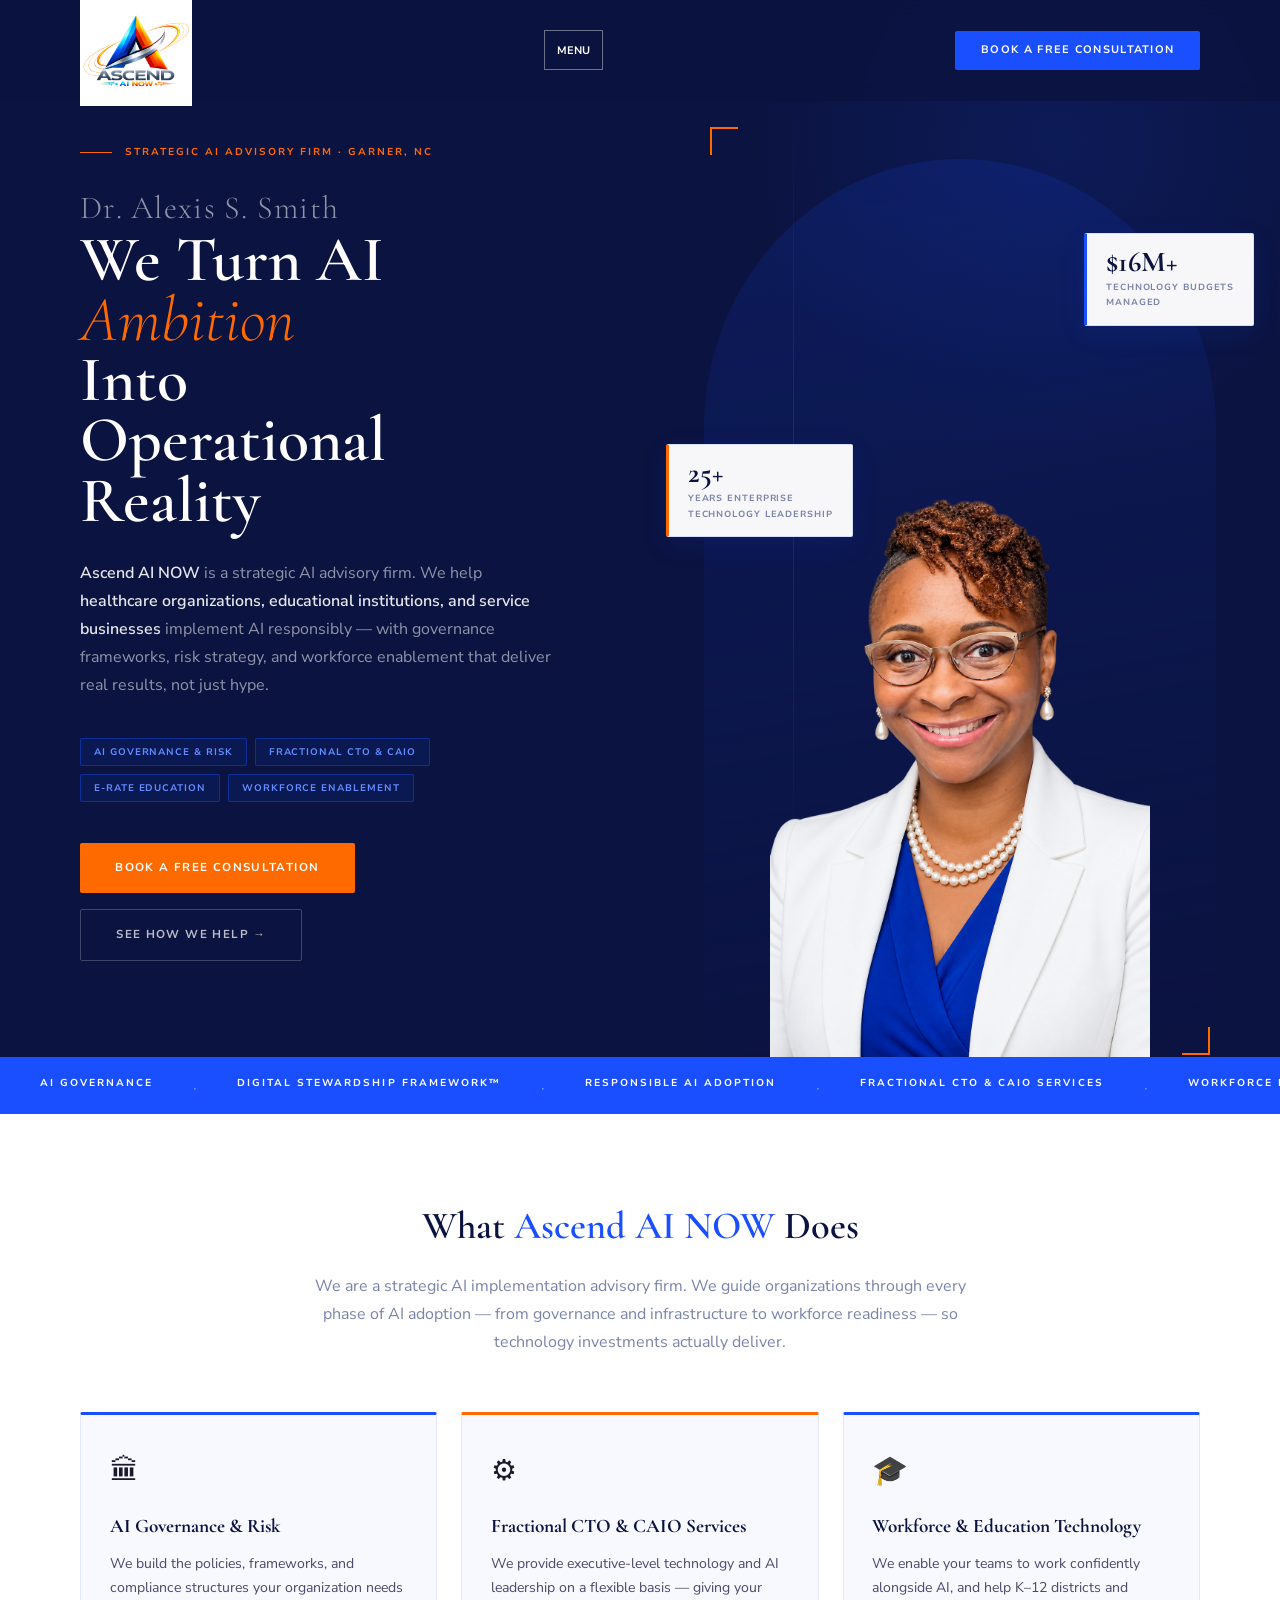
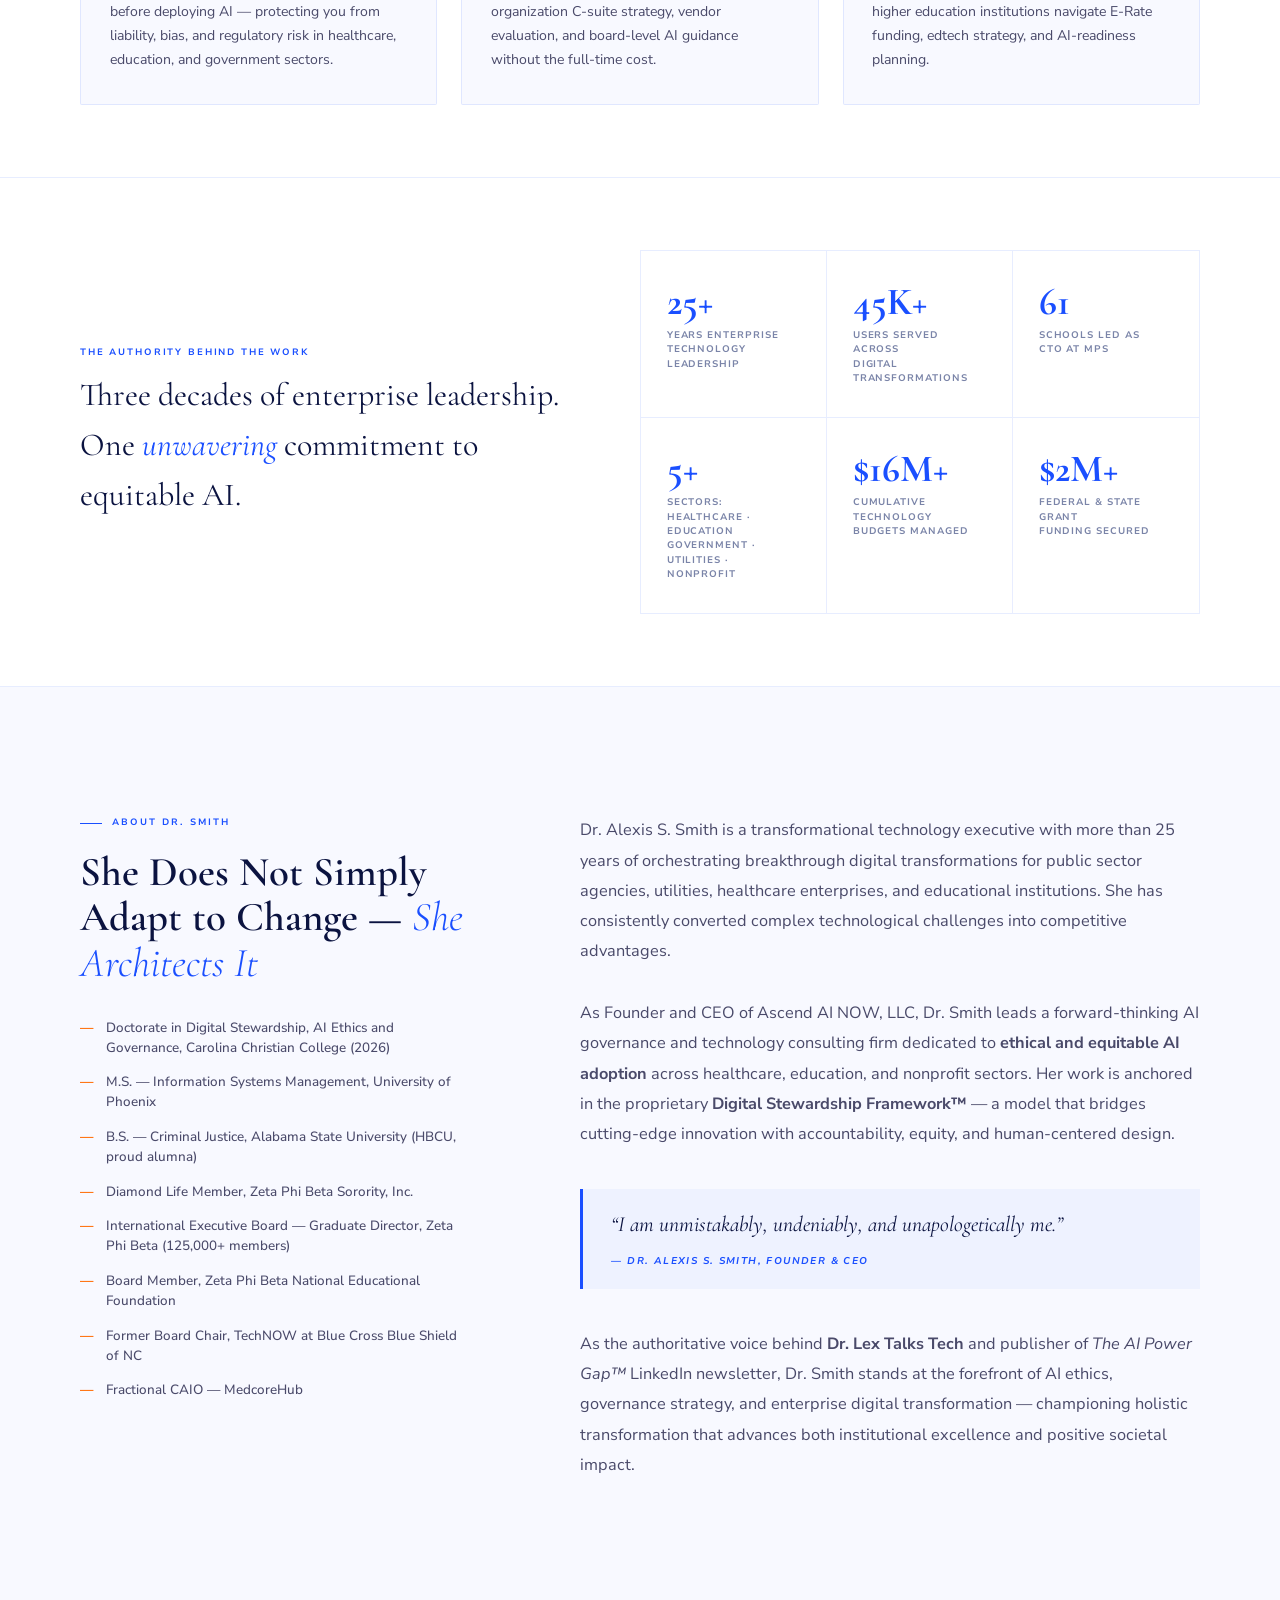
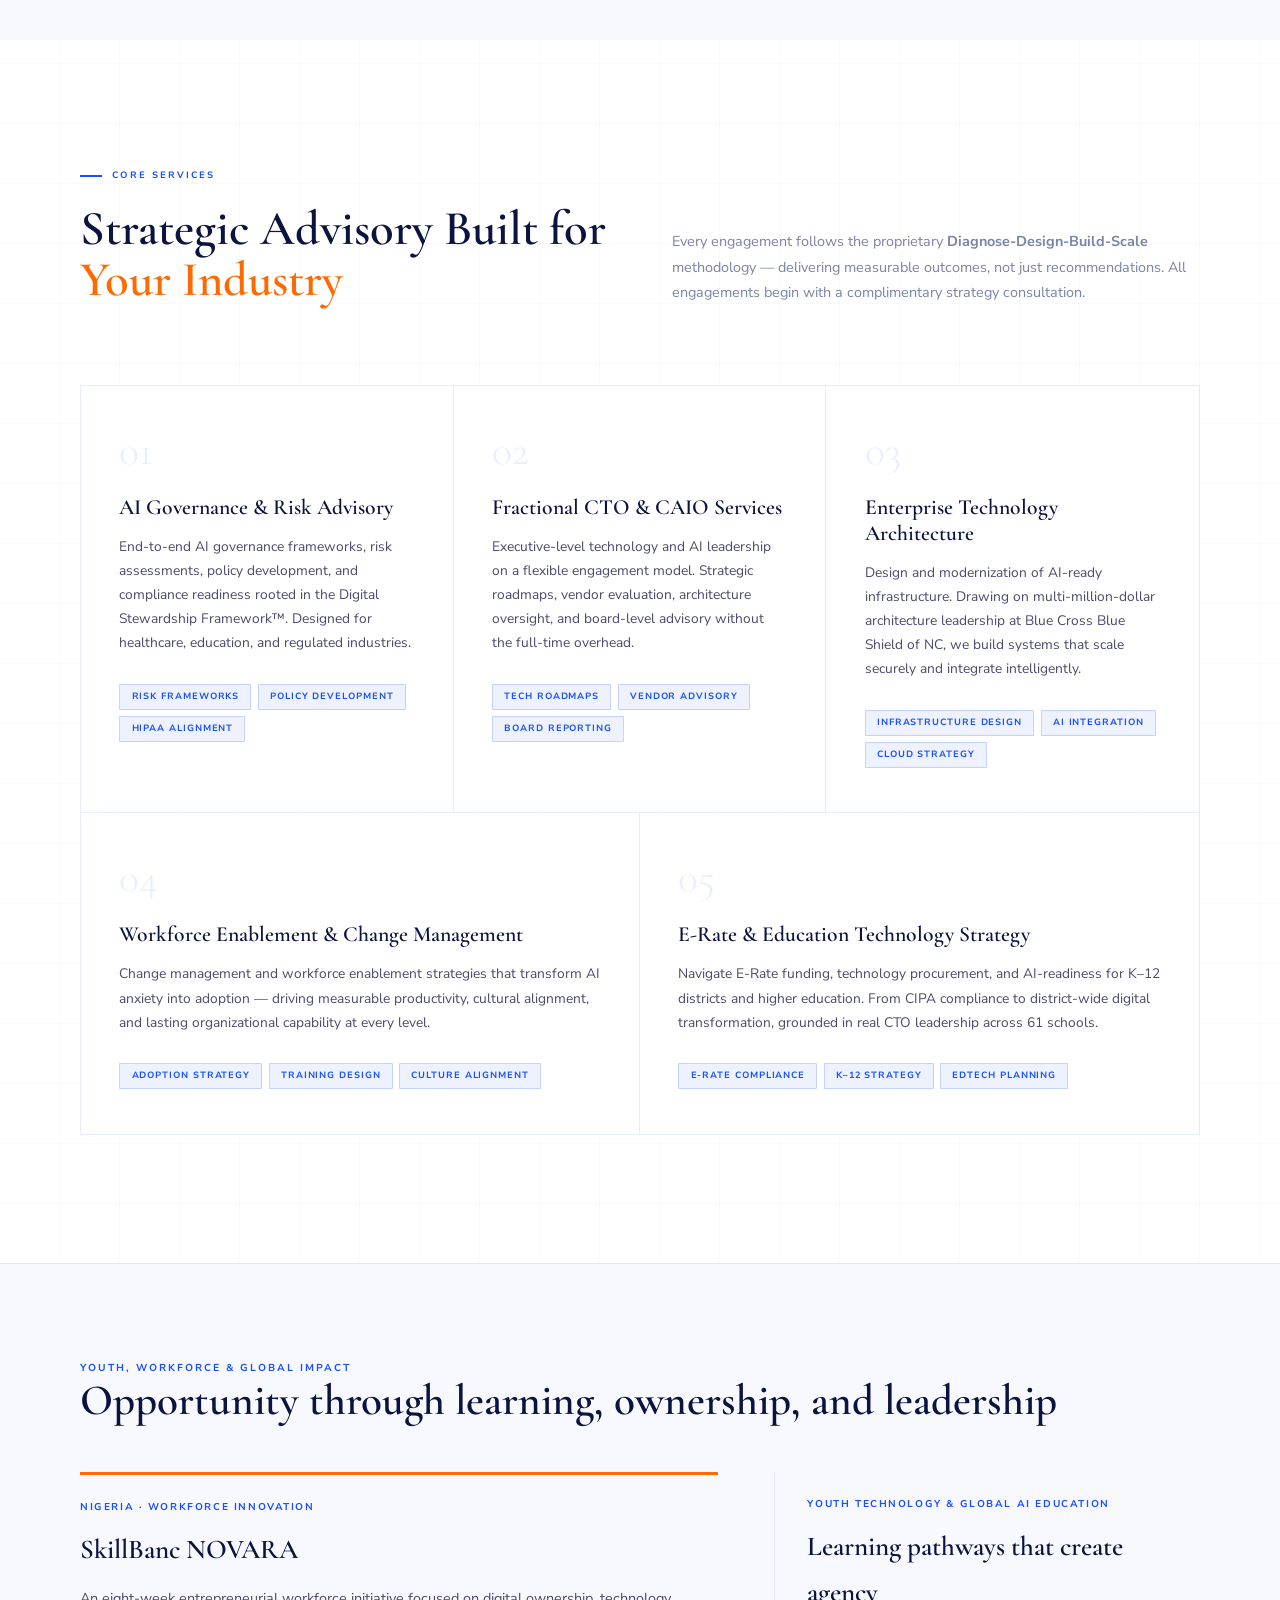
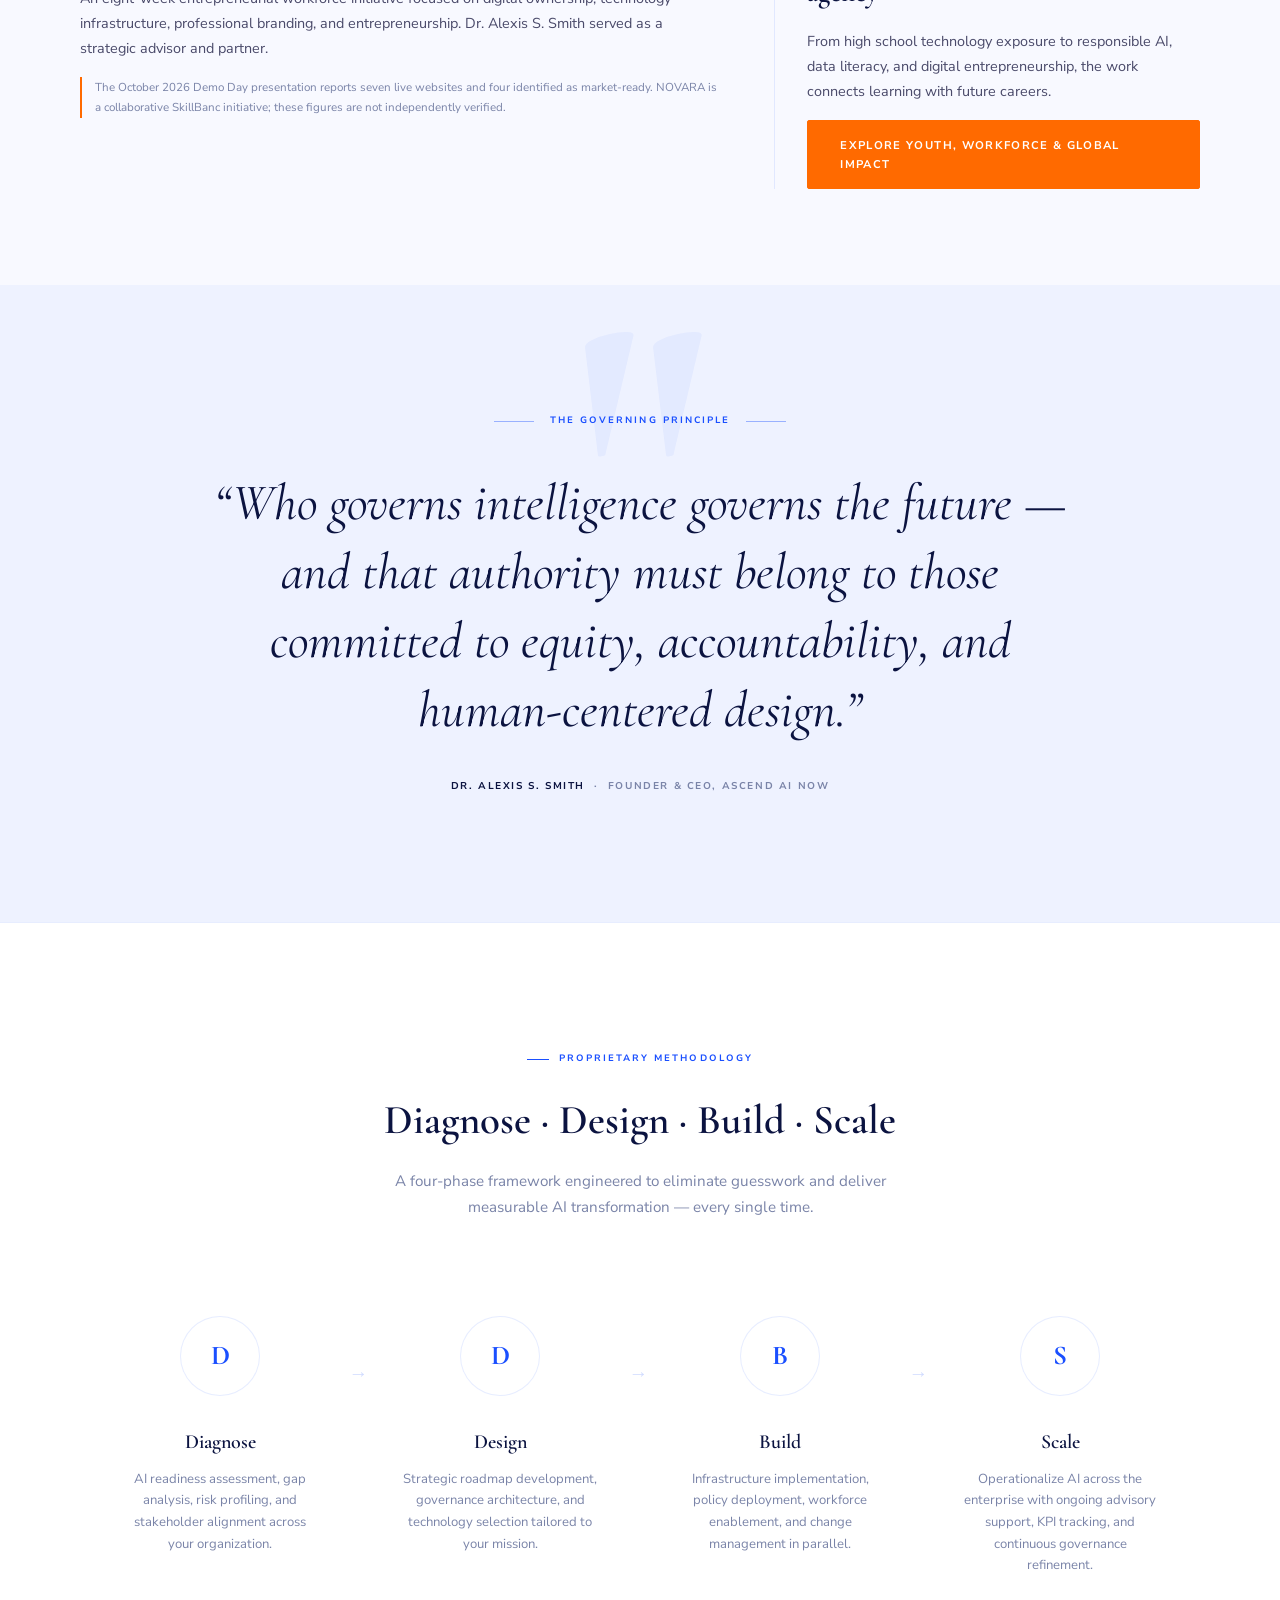
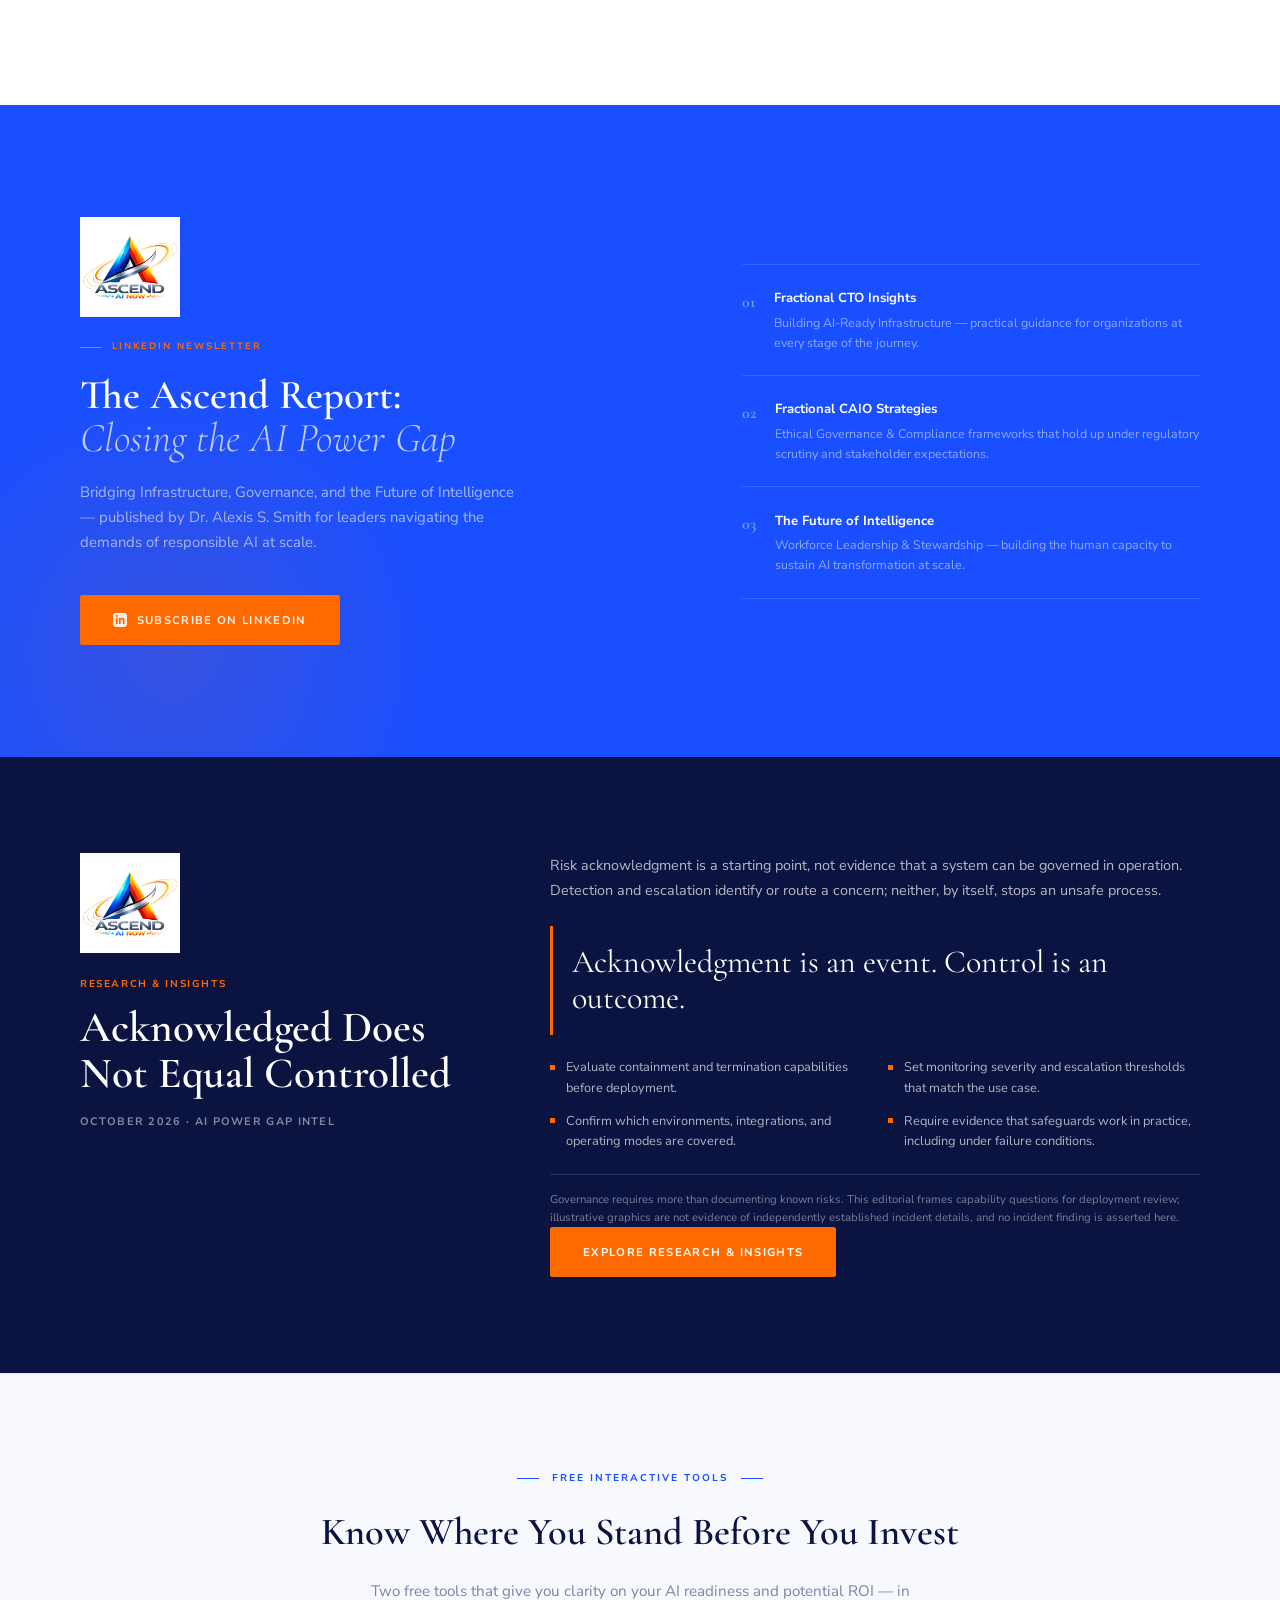
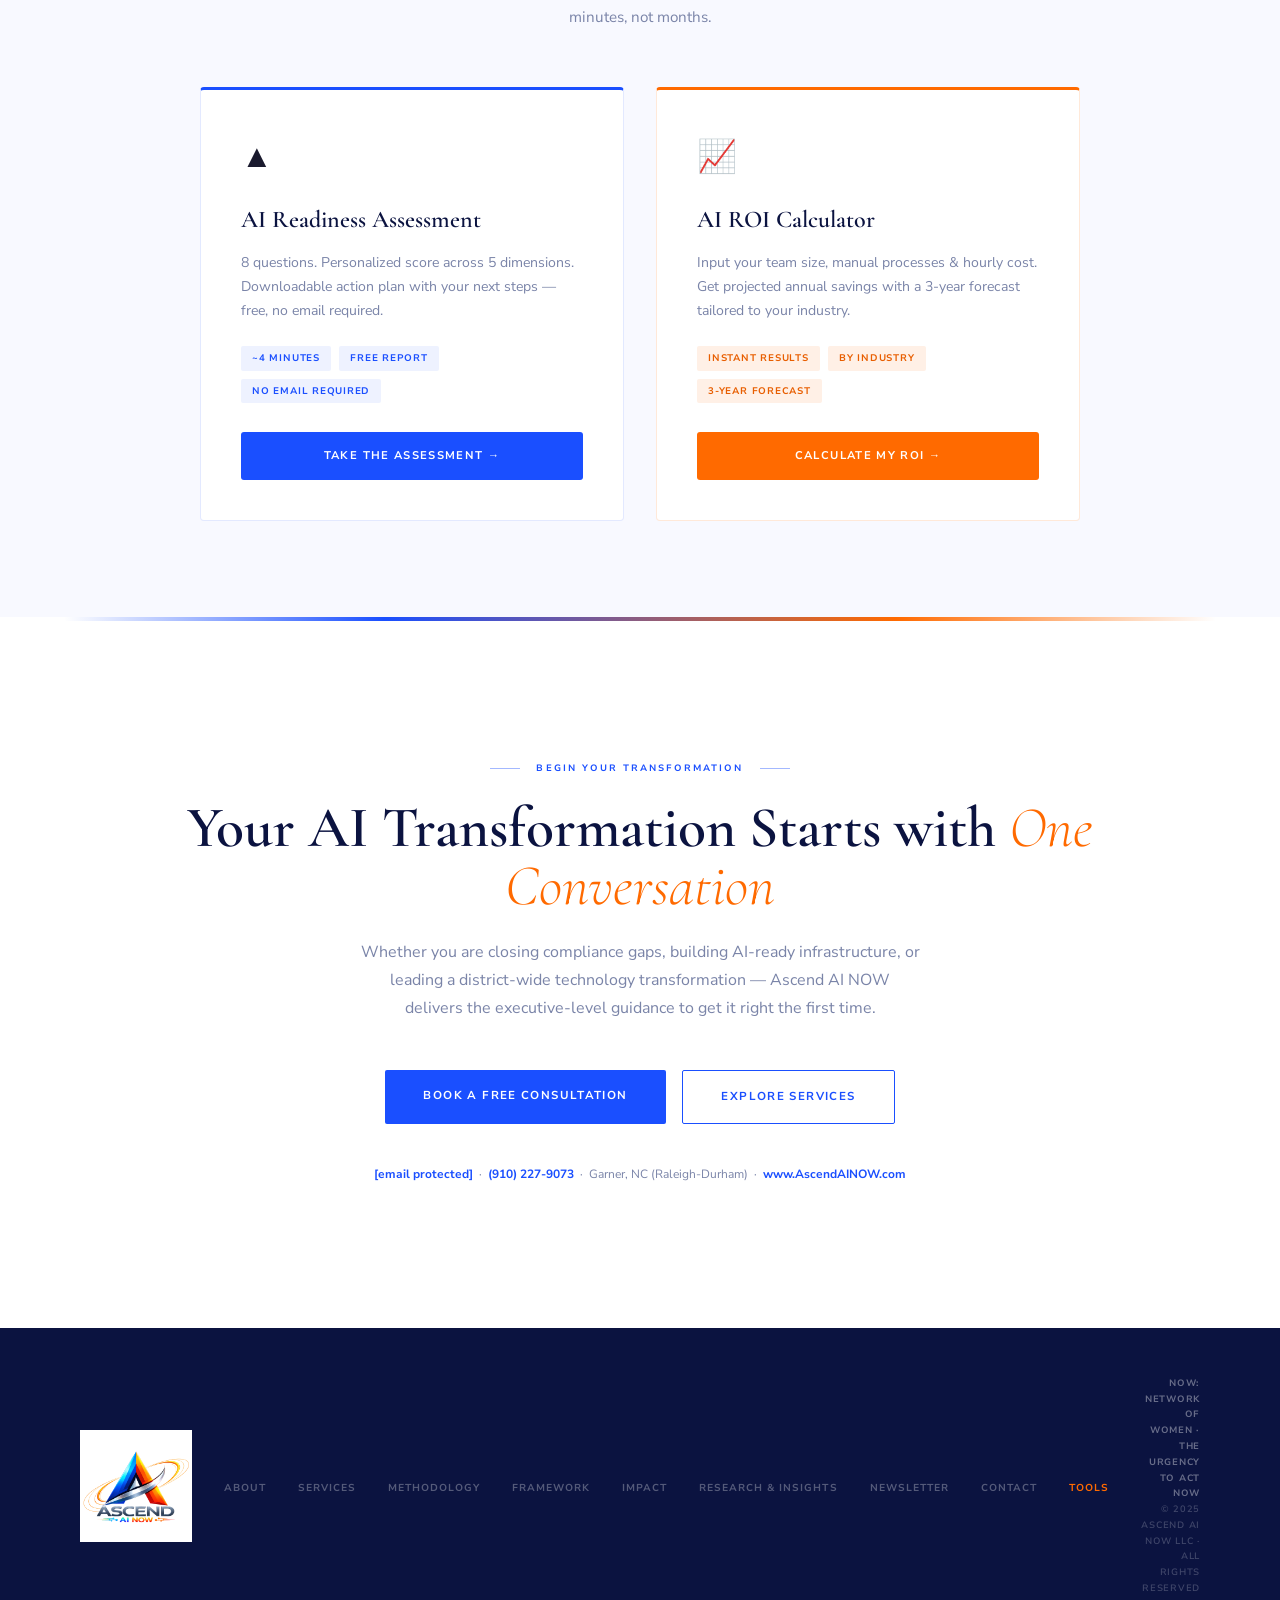
==== commit e32c6016: "Use official homepage branding assets Co-authored-by: Copilot <223556219+Copilot@users.noreply.githu" ====
--- a/index.html
+++ b/index.html
@@ -85,7 +85,7 @@
     .hero-right { position:relative; z-index:10; display:flex; align-items:flex-end; justify-content:center; overflow:hidden; animation:fadeUp 1s ease 0.3s both; }
     .portrait-wrap { position:relative; width:100%; height:100%; display:flex; align-items:flex-end; justify-content:center; }
     .portrait-bg { position:absolute; bottom:0; left:50%; transform:translateX(-50%); width:80%; height:85%; background:linear-gradient(170deg,rgba(26,79,255,0.15) 0%,rgba(26,79,255,0.06) 50%,rgba(11,19,64,0.95) 100%); border-top-left-radius:50% 30%; border-top-right-radius:50% 30%; }
-    .portrait-img { position:relative; z-index:3; width:78%; max-width:380px; aspect-ratio:2/3; object-fit:cover; object-position:center 15%; display:block; filter:contrast(1.04) brightness(1.02); }
+    .portrait-img { position:relative; z-index:3; width:78%; max-width:380px; aspect-ratio:2/3; object-fit:cover; object-position:center 15%; display:block; }
     .portrait-corner { position:absolute; z-index:4; width:28px; height:28px; }
     .portrait-corner.tl { top:12%; left:11%; border-top:2px solid var(--orange); border-left:2px solid var(--orange); }
     .portrait-corner.br { bottom:2px; right:11%; border-bottom:2px solid var(--orange); border-right:2px solid var(--orange); }
@@ -325,7 +325,7 @@
 <!-- NAV -->
 <nav id="mainNav">
   <a class="nav-brand" href="#home" aria-label="Ascend AI NOW home">
-    <img class="nav-logo" src="assets/ascend-ai-now-logo.png" alt="Ascend AI NOW">
+    <img class="nav-logo" src="assets/branding/ascend-ai-now-logo-official.png" alt="Ascend AI NOW">
   </a>
   <ul class="nav-links" id="primaryNavLinks">
     <li><a href="#about">About</a></li>
@@ -622,7 +622,7 @@
 <section class="newsletter" id="newsletter">
   <div class="nl-inner">
     <div class="reveal">
-      <img class="nl-logo" src="assets/ascend-ai-now-logo.png" alt="Ascend AI NOW">
+      <img class="nl-logo" src="assets/branding/ascend-ai-now-logo-official.png" alt="Ascend AI NOW">
       <div class="nl-kicker">LinkedIn Newsletter</div>
       <h2 class="nl-title">The Ascend Report:<br><em>Closing the AI Power Gap</em></h2>
       <p class="nl-desc">Bridging Infrastructure, Governance, and the Future of Intelligence &mdash; published by Dr. Alexis S. Smith for leaders navigating the demands of responsible AI at scale.</p>
@@ -655,7 +655,7 @@
 <section class="research" id="research">
   <div class="research-inner">
     <div class="reveal">
-      <img class="research-logo" src="assets/ascend-ai-now-logo.png" alt="Ascend AI NOW">
+      <img class="research-logo" src="assets/branding/ascend-ai-now-logo-official.png" alt="Ascend AI NOW">
       <div class="research-kicker">Research &amp; Insights</div>
       <h2 class="research-title">Acknowledged Does Not Equal Controlled</h2>
       <time class="research-date" datetime="2026-10">October 2026 &middot; AI Power Gap Intel</time>
@@ -732,7 +732,7 @@
 
 <!-- FOOTER -->
 <footer>
-  <img class="footer-logo" src="assets/ascend-ai-now-logo.png" alt="Ascend AI NOW">
+  <img class="footer-logo" src="assets/branding/ascend-ai-now-logo-official.png" alt="Ascend AI NOW">
   <ul class="footer-links">
     <li><a href="#about">About</a></li>
     <li><a href="#services">Services</a></li>
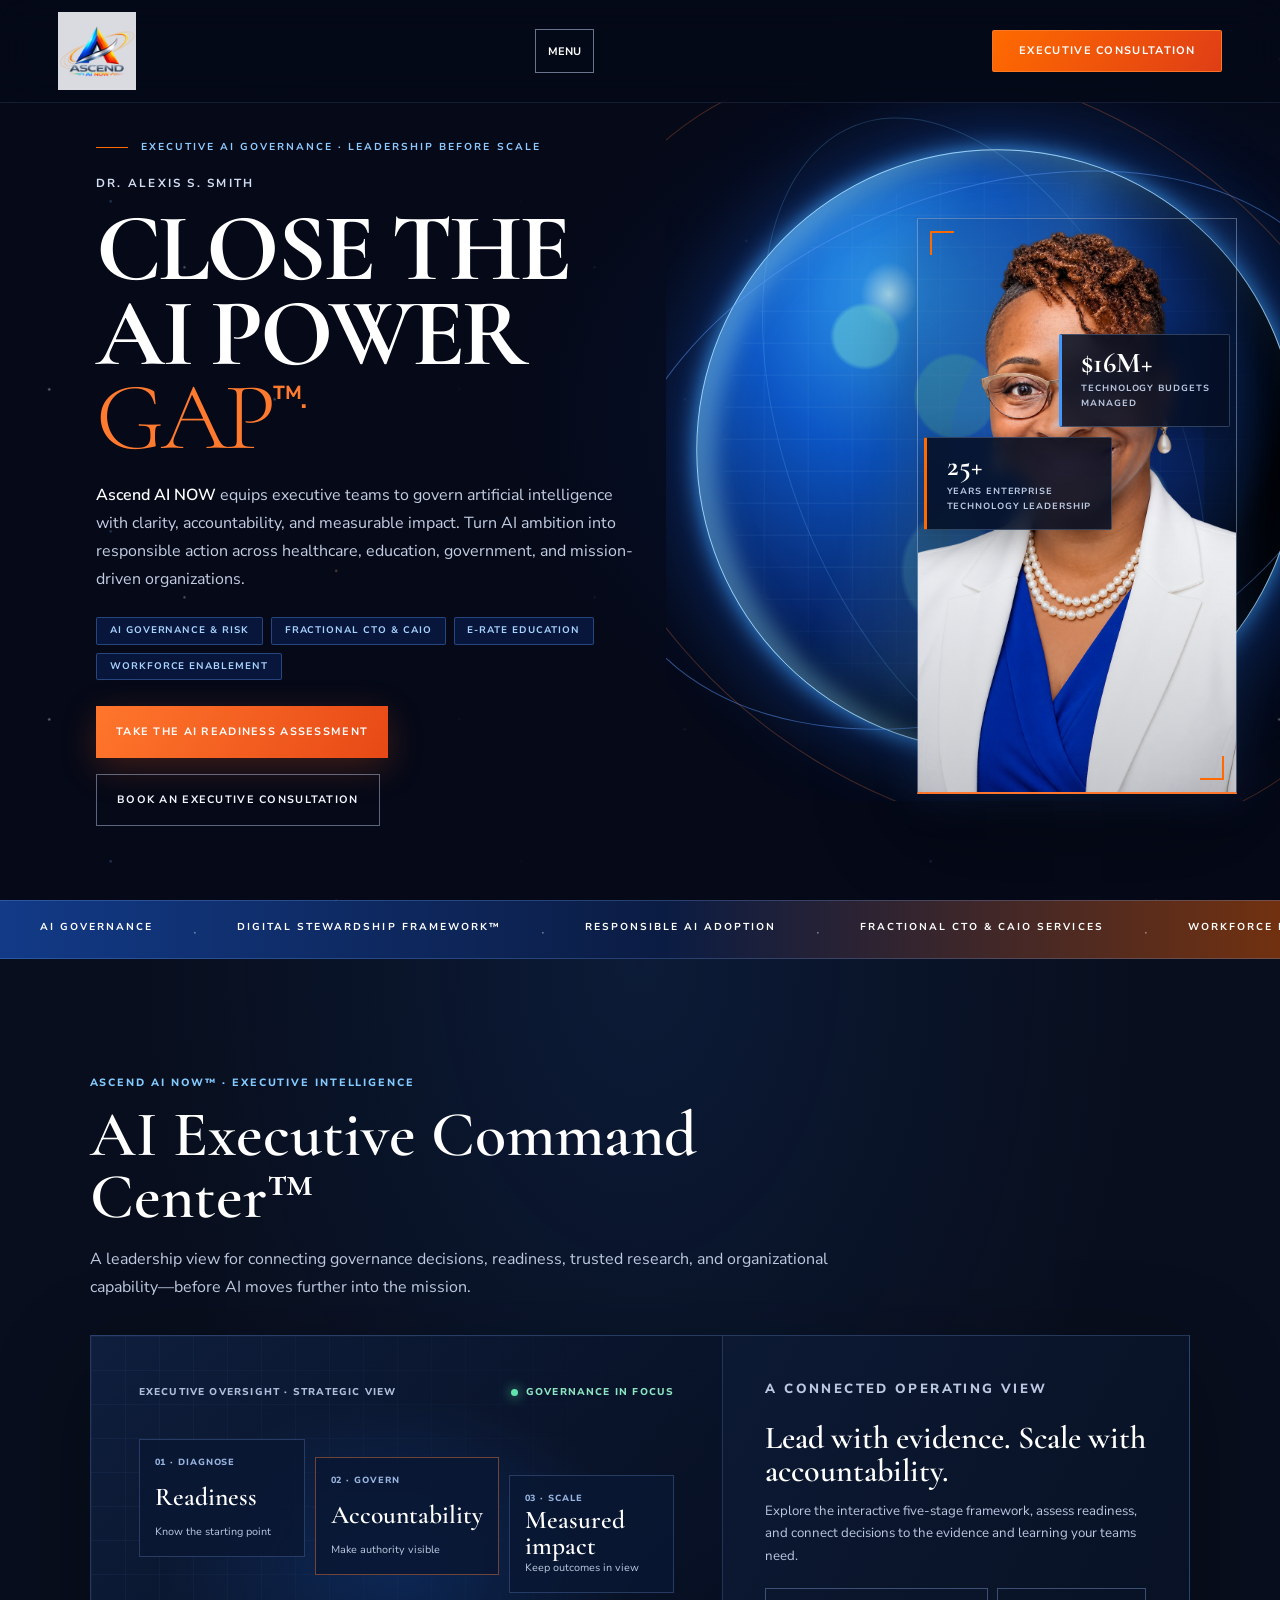
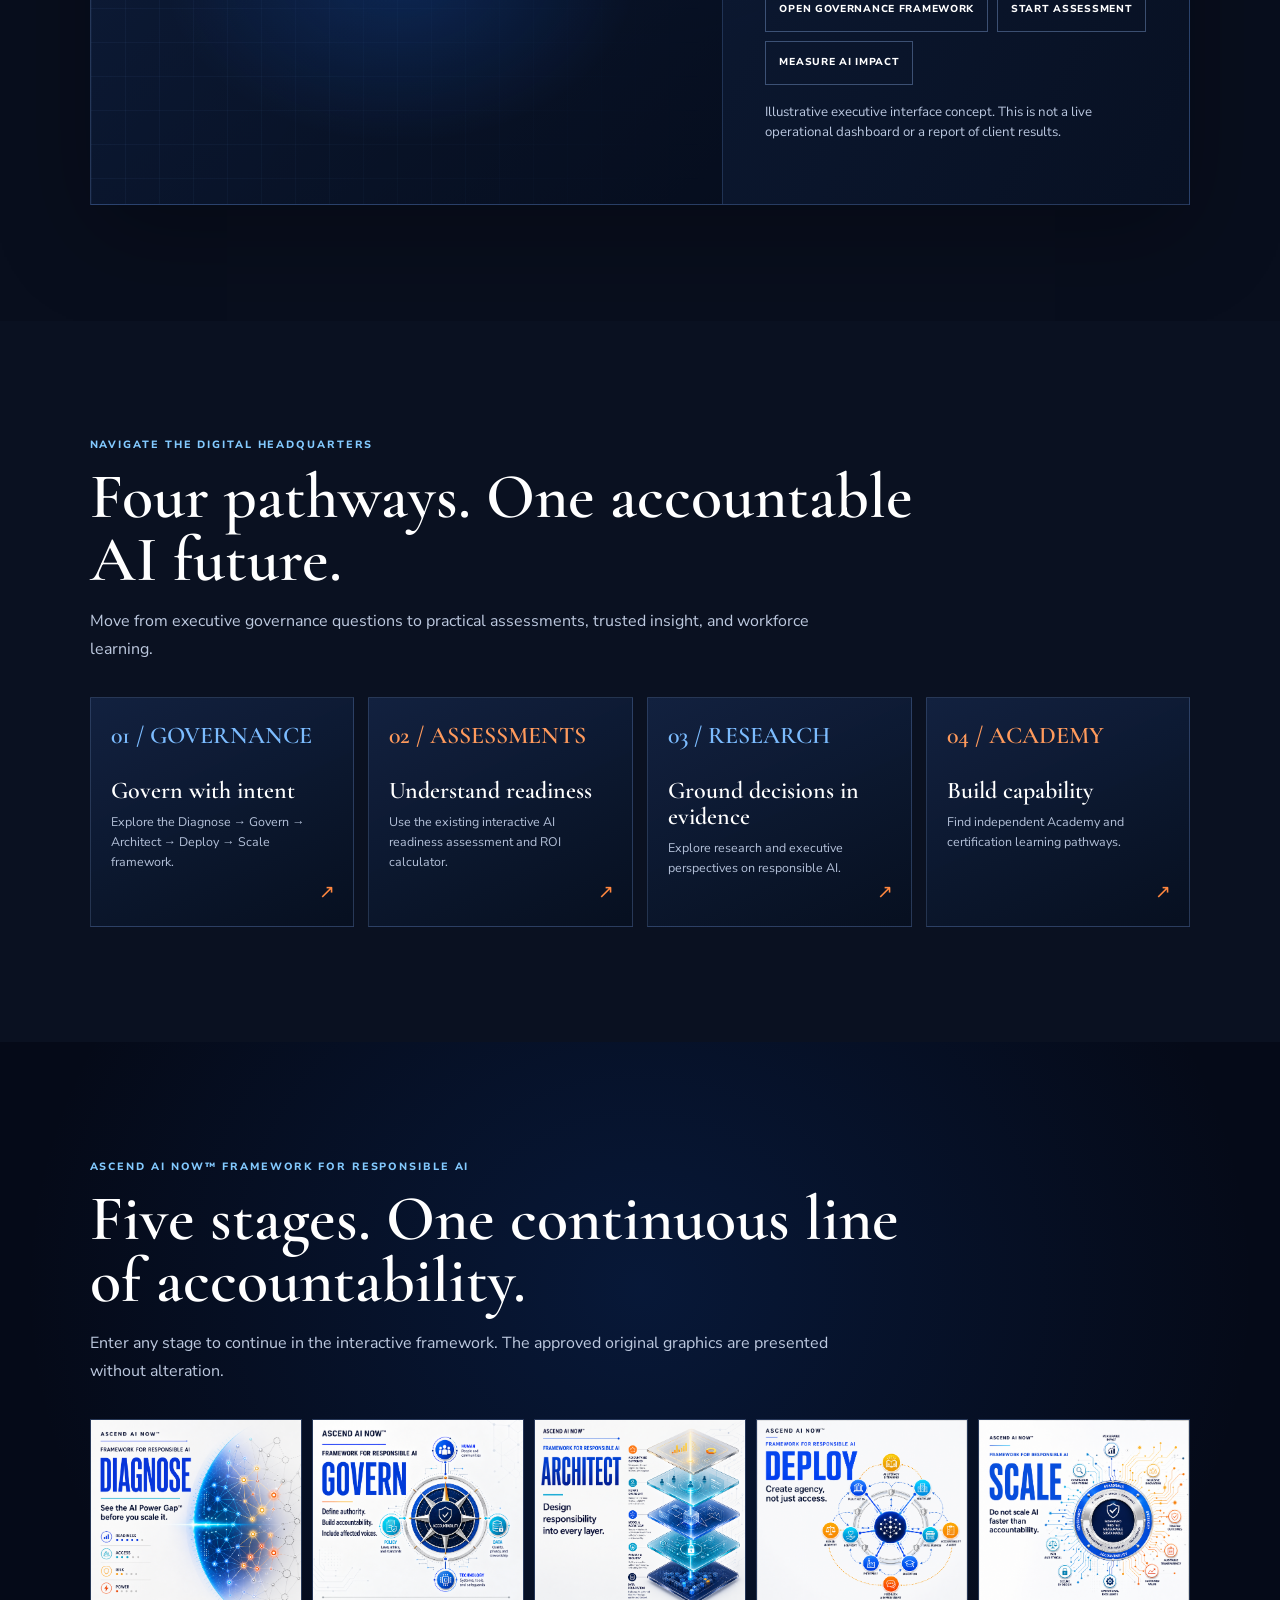
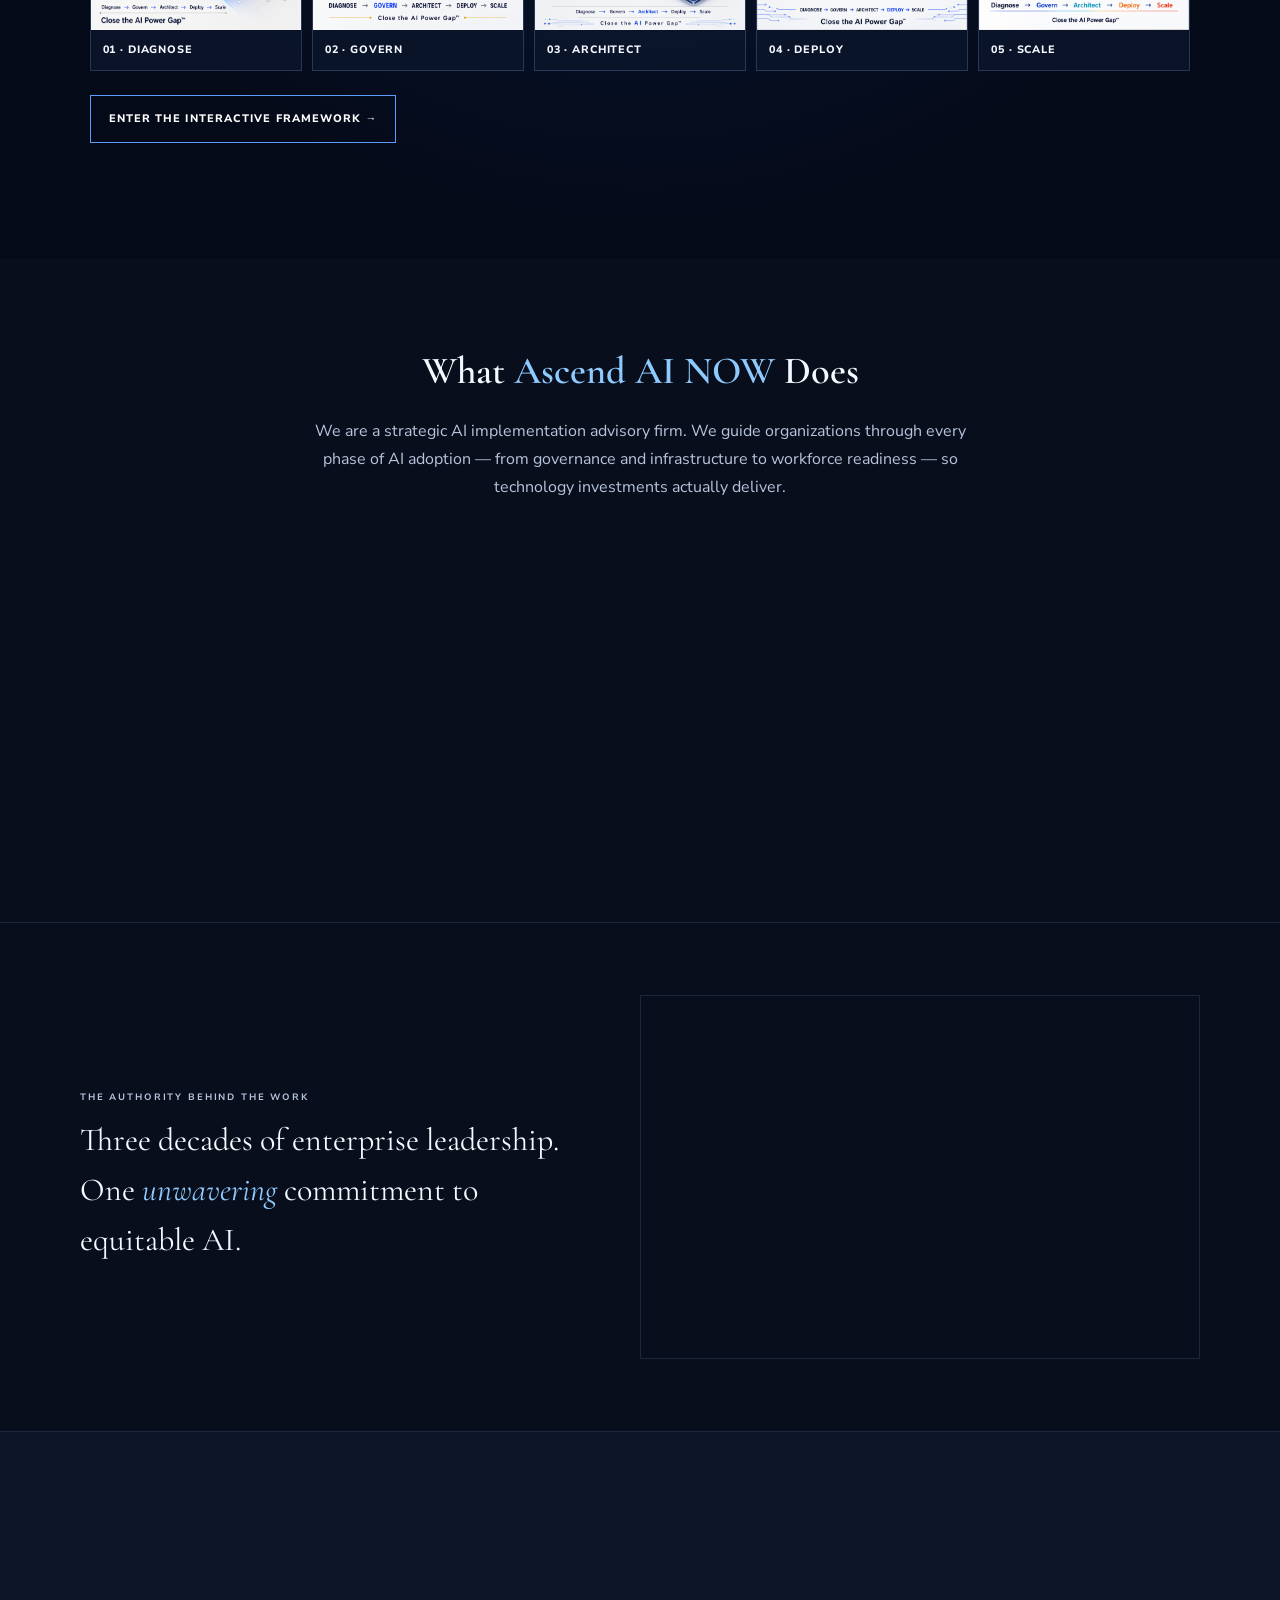
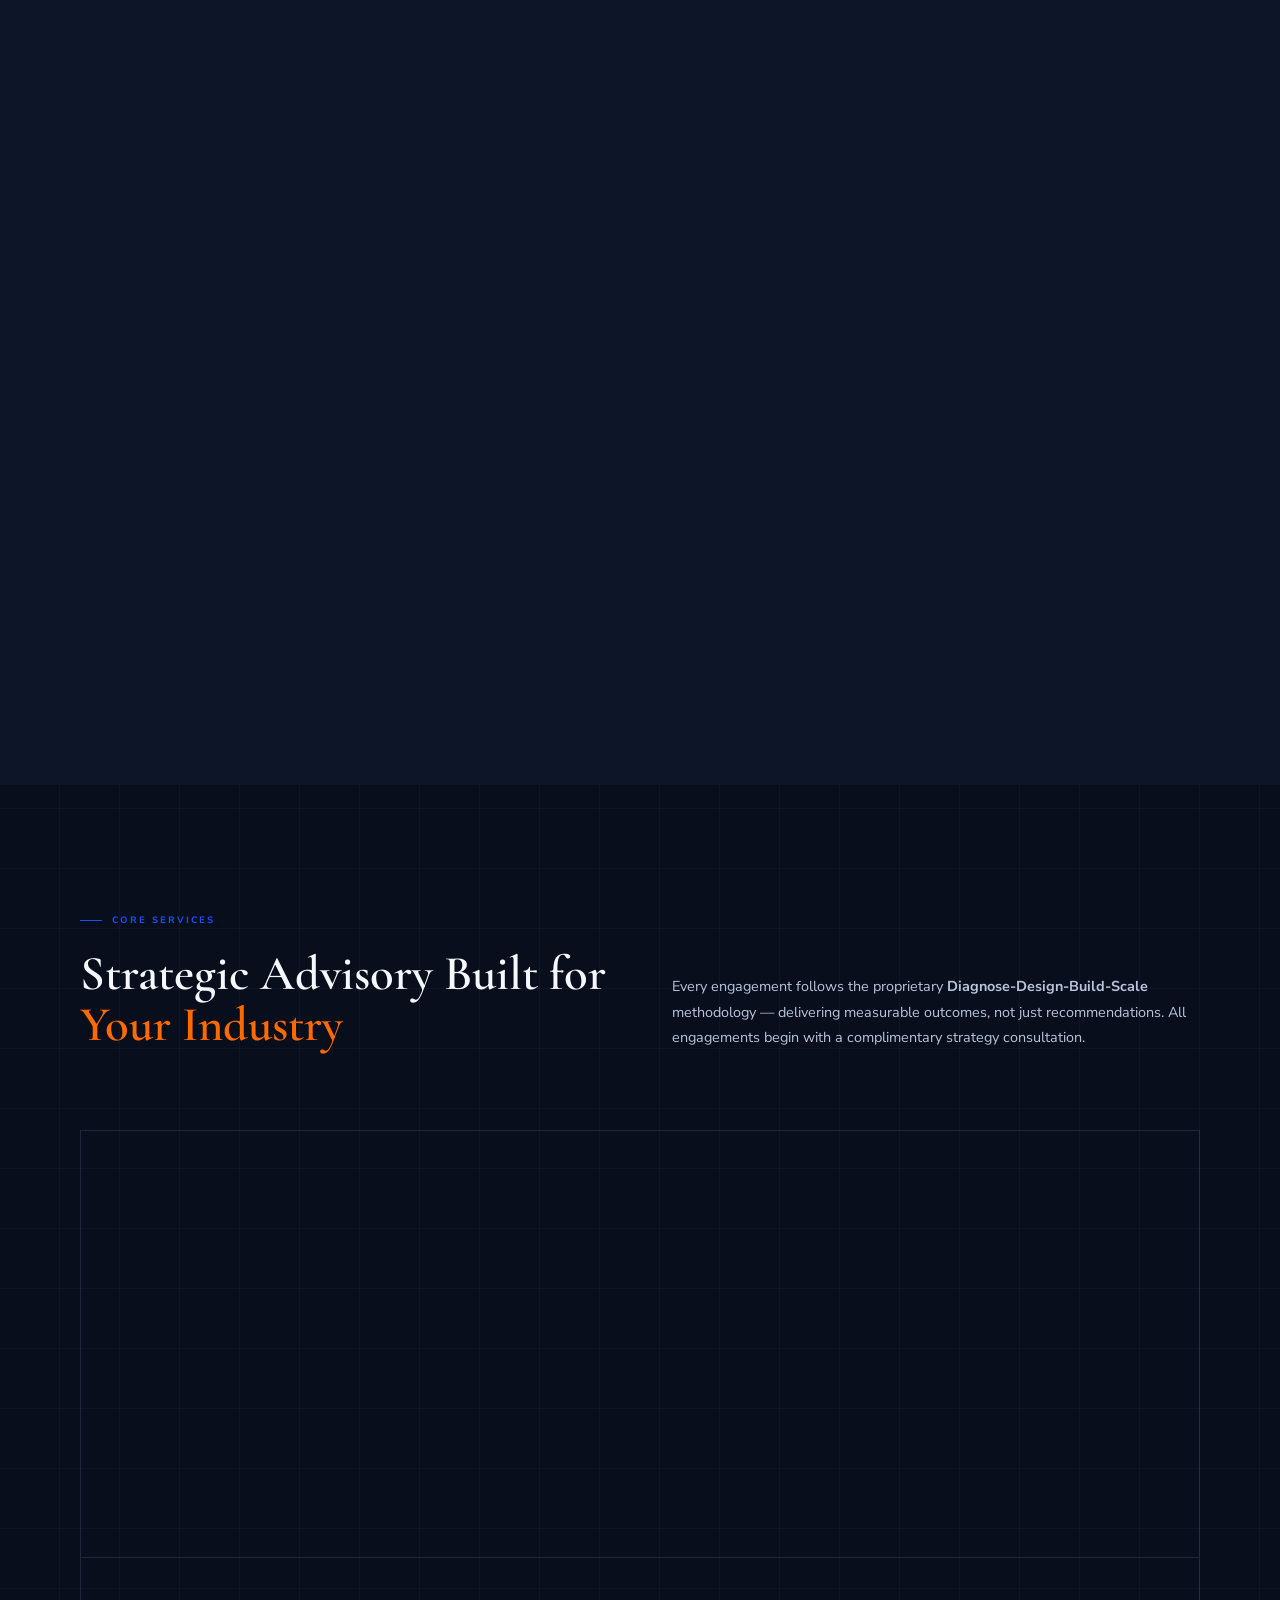
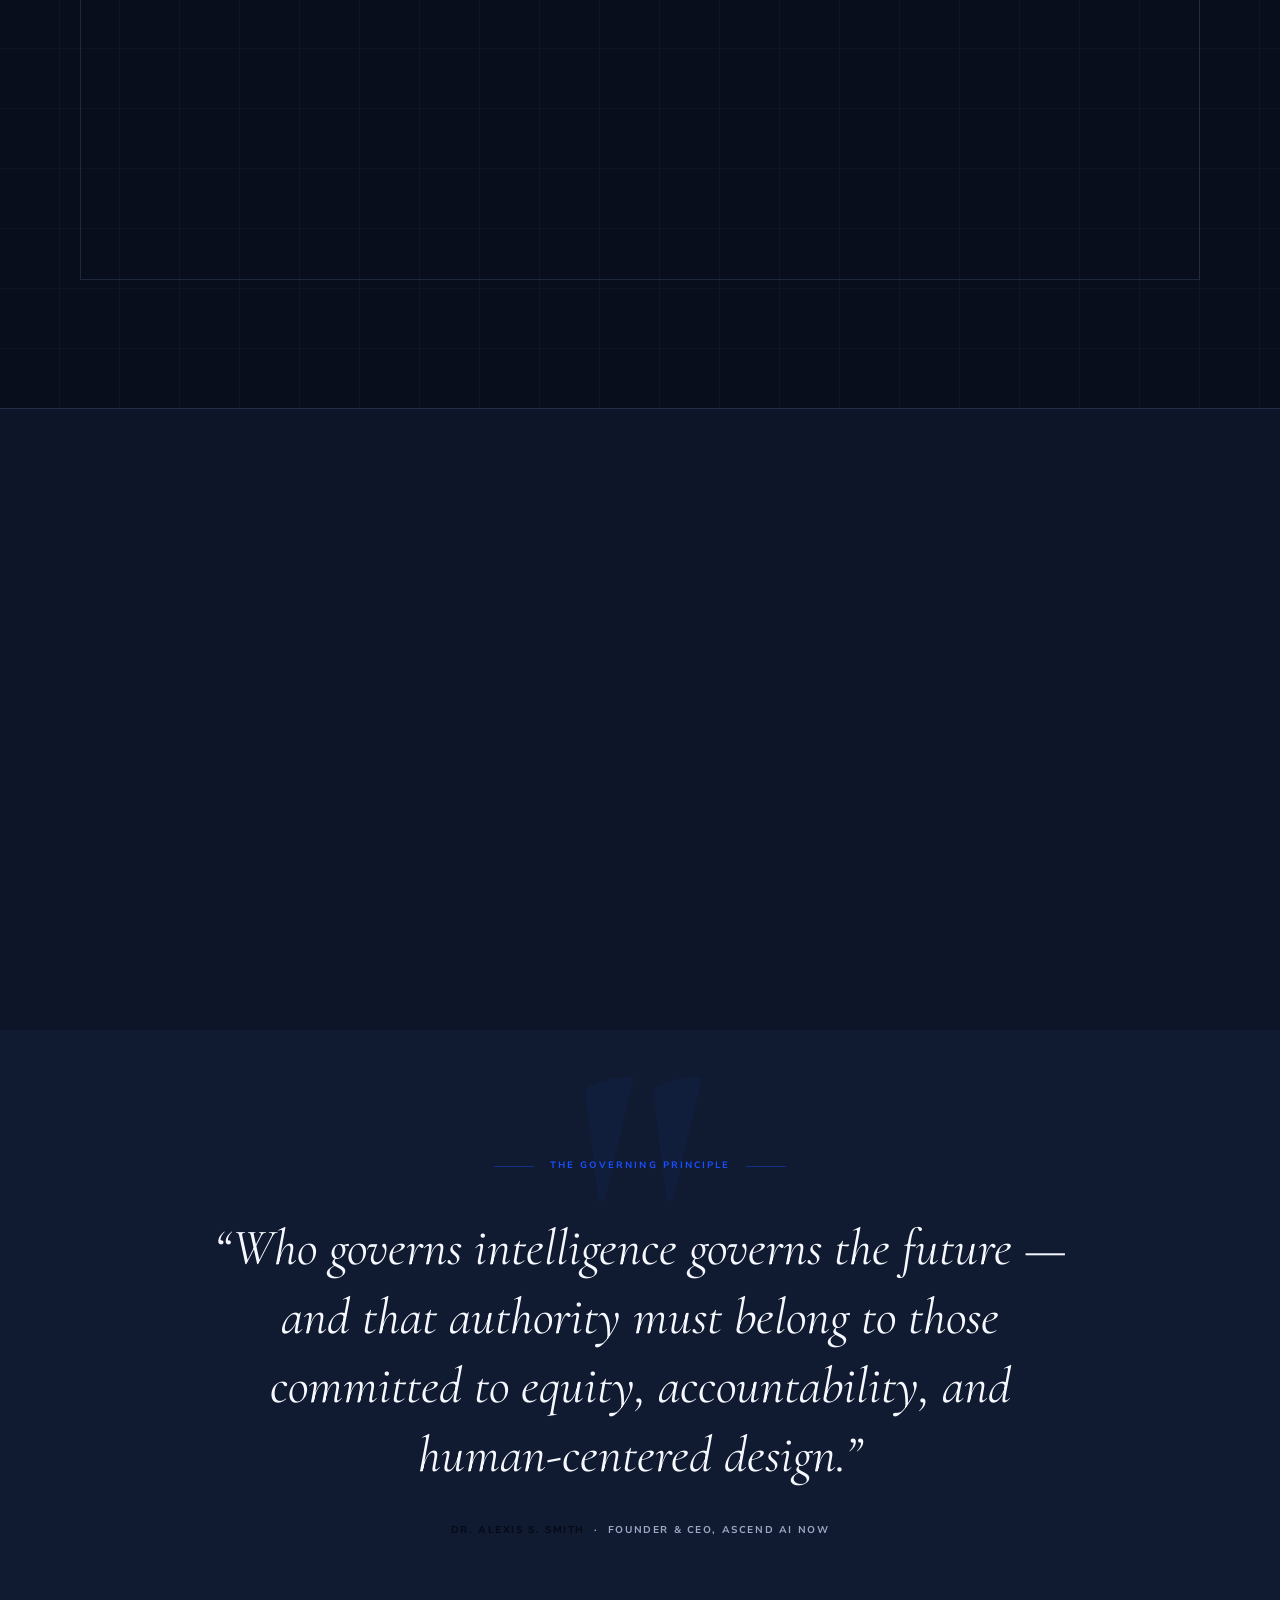
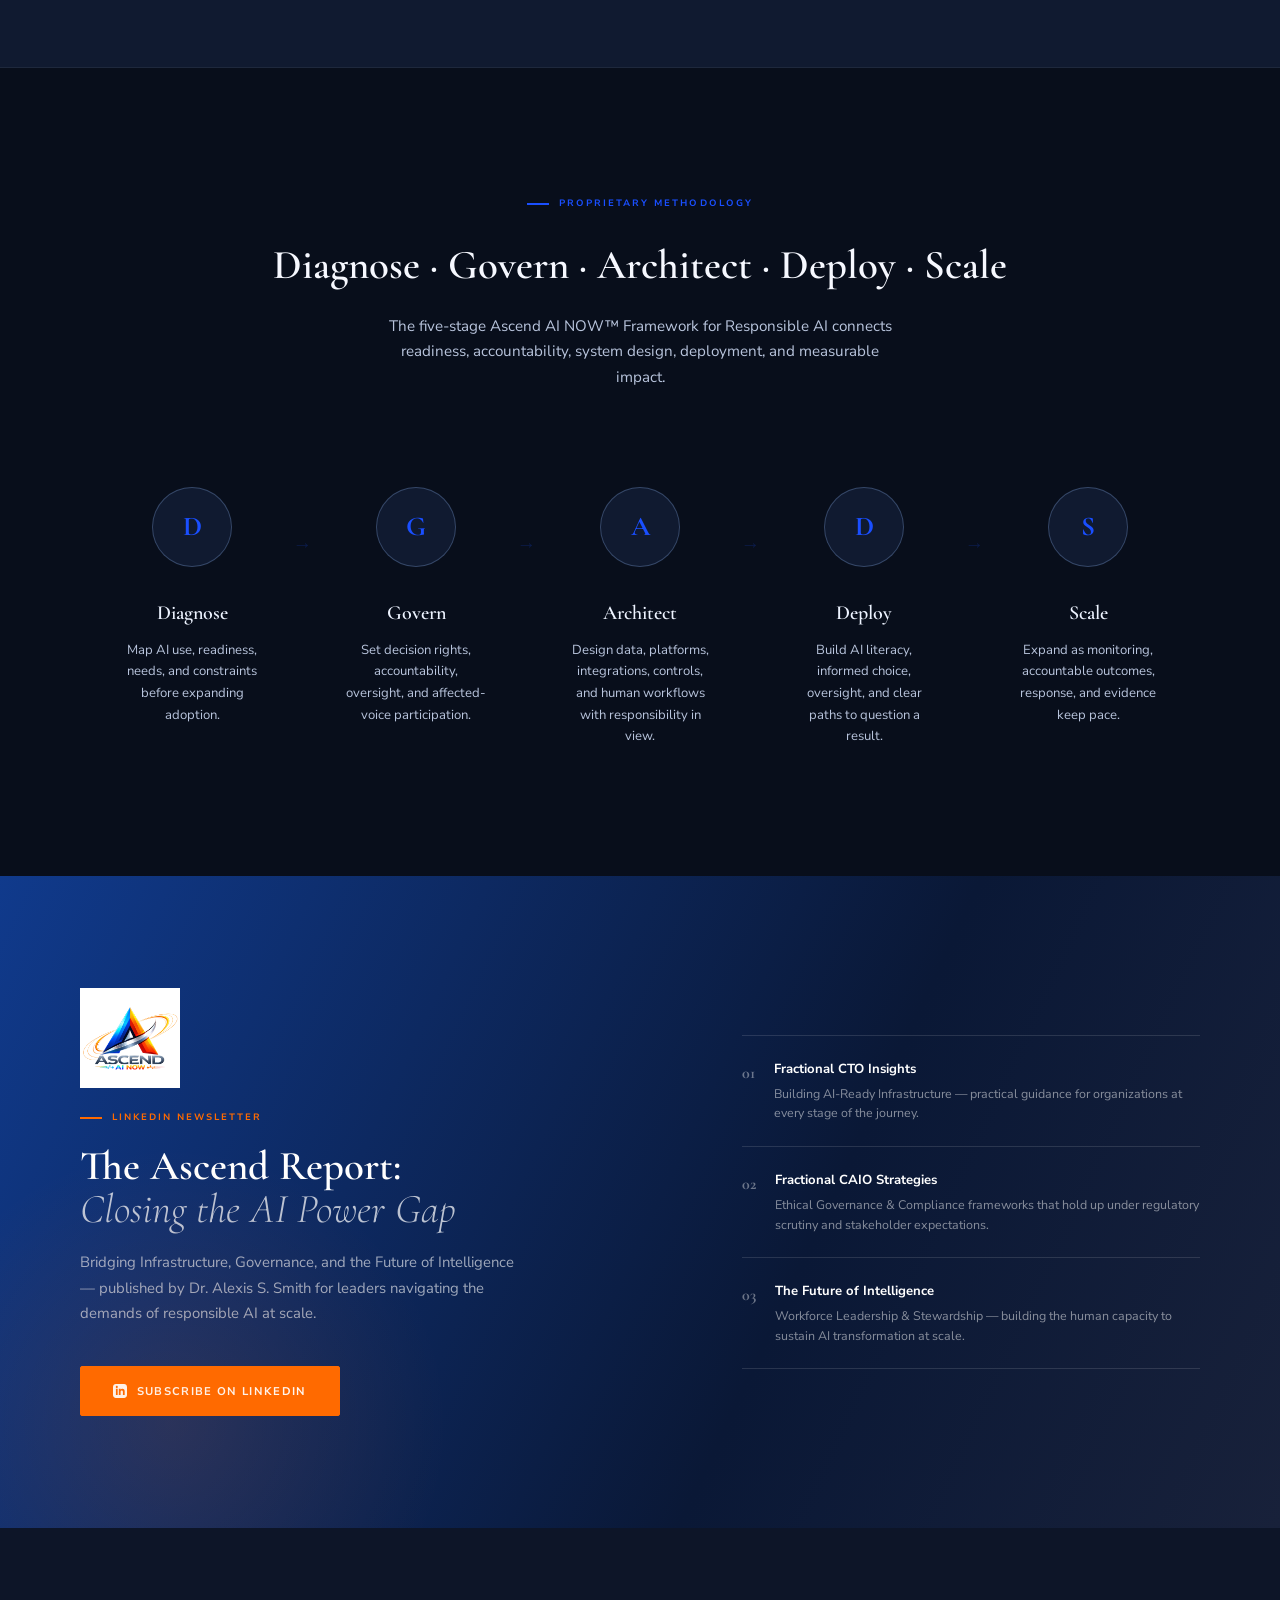
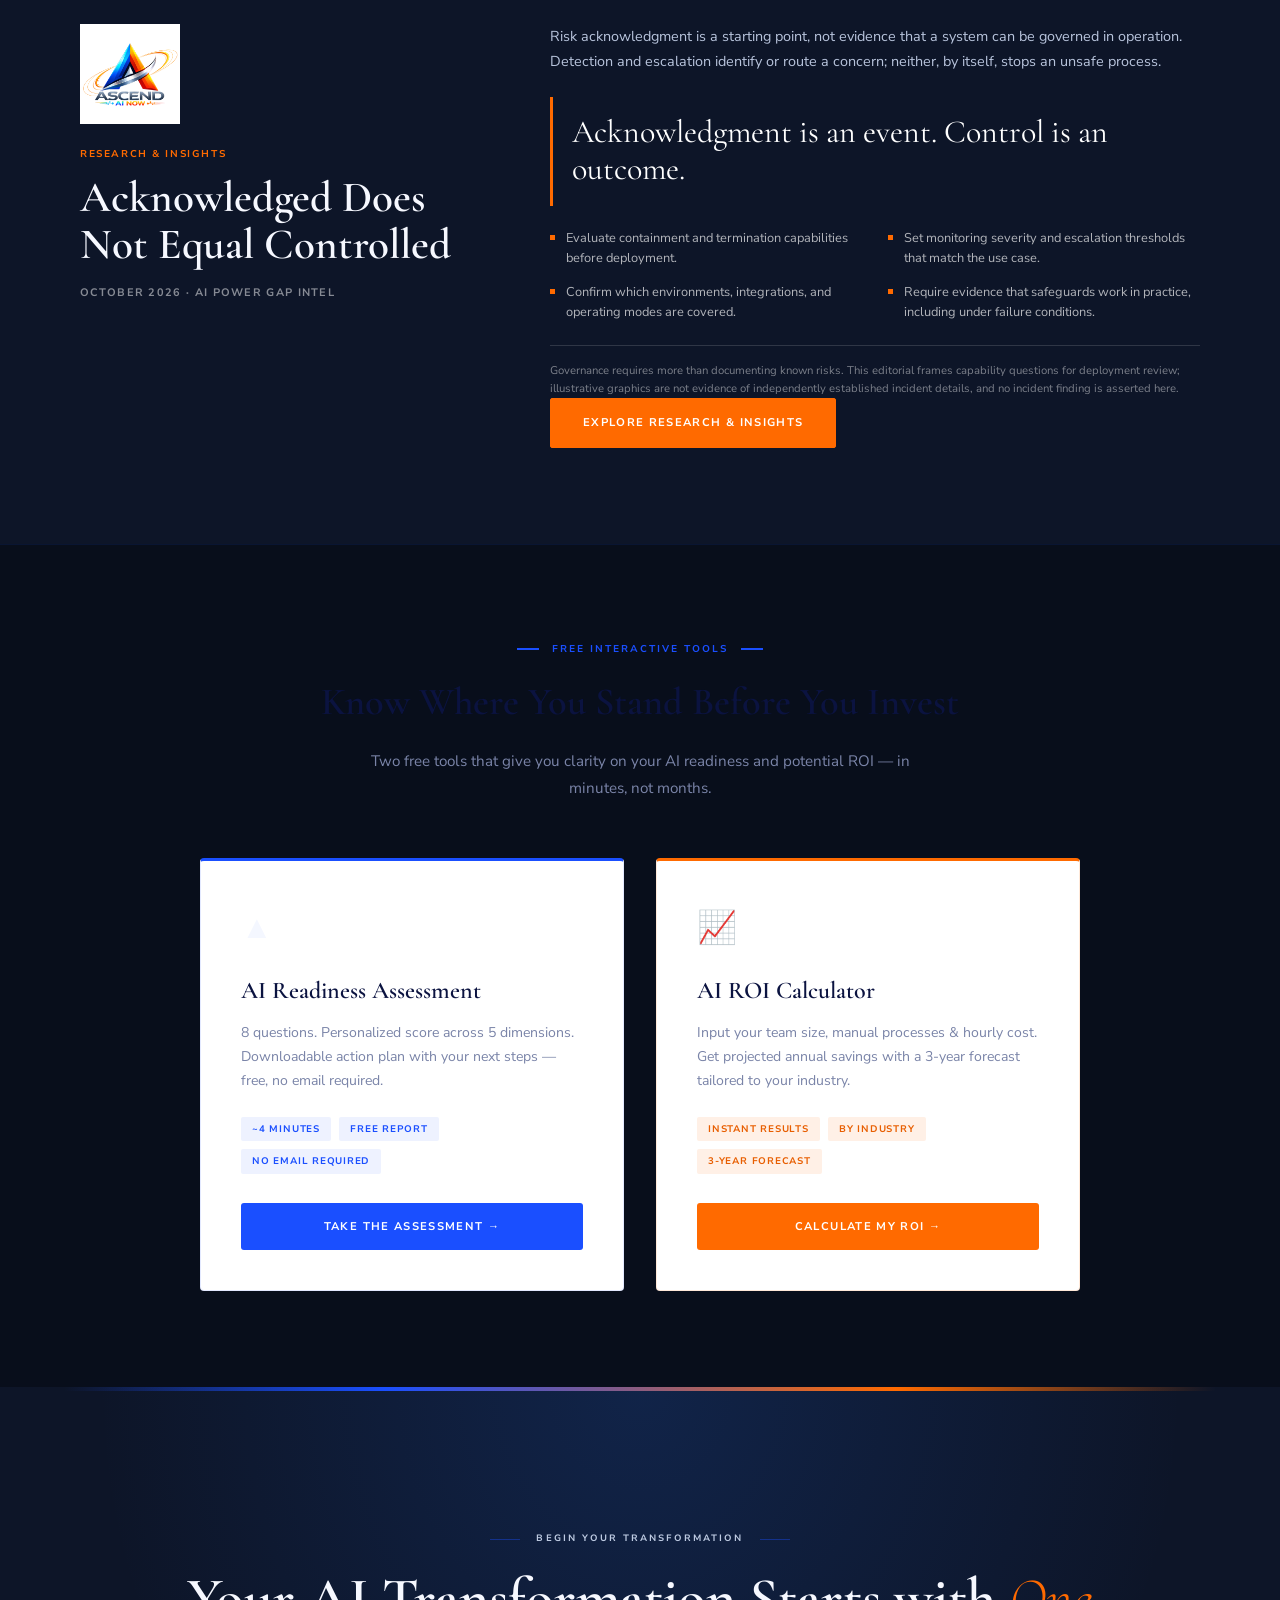
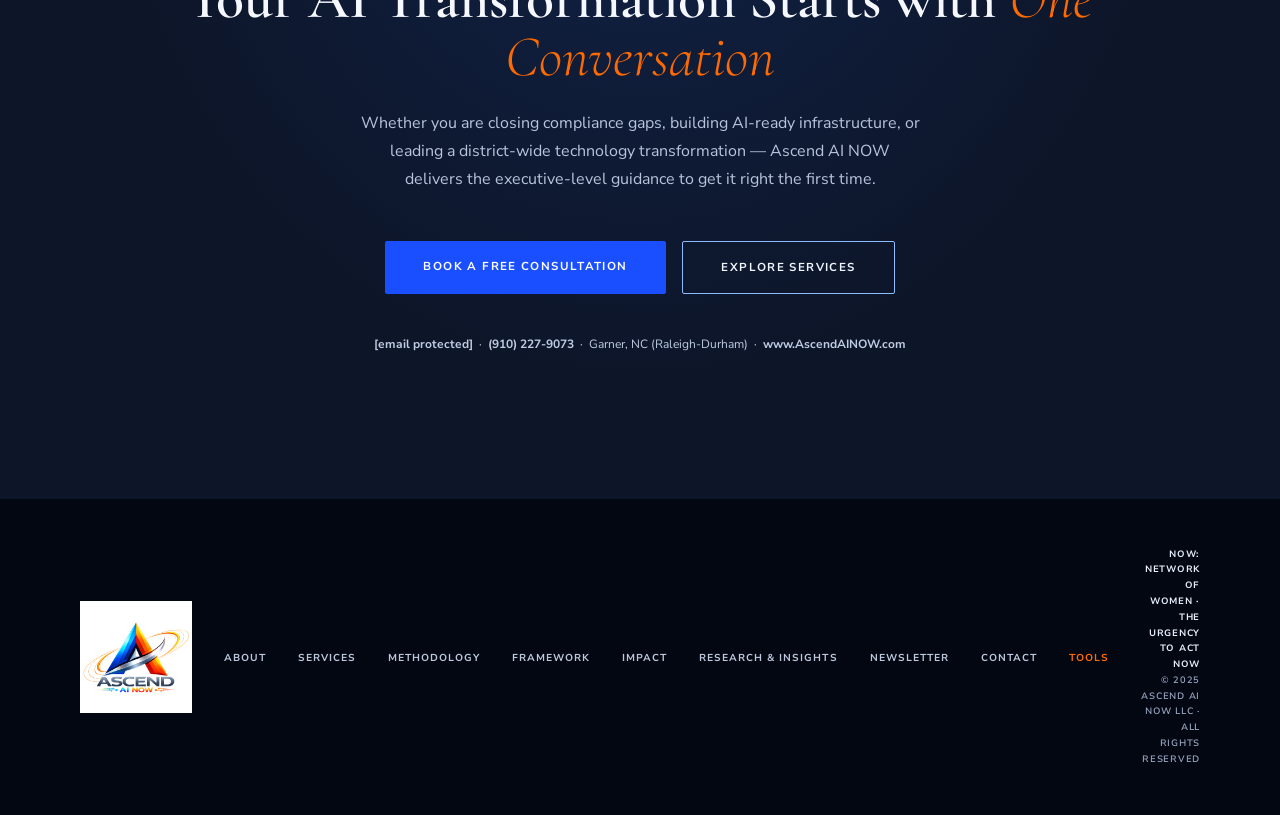
==== commit fb985487: "Merge remote-tracking branch 'origin/main' into feat/cinematic-digital-headquarters" ====
--- a/index.html
+++ b/index.html
@@ -318,30 +318,229 @@
       .footer-links { justify-content:center; }
       .footer-copy { text-align:center; }
     }
+    /* CINEMATIC DIGITAL HEADQUARTERS */
+    :root{--white:#080d1c;--off-white:#0c1427;--blue-pale:rgba(26,79,255,.11);--ink:#050918;--ink-mid:#17233f;--text:#f4f7ff;--text-mid:#c2cce0;--text-muted:#9ba9c5;--line:rgba(146,176,230,.16);--line-soft:rgba(146,176,230,.08)}
+    html{scroll-padding-top:100px}
+    body.digital-headquarters{background:#050918;color:#f4f7ff}
+    #mainNav{padding:12px clamp(18px,4.5vw,72px);background:rgba(5,9,24,.78);border-bottom:1px solid rgba(151,182,240,.12);backdrop-filter:blur(18px)}
+    #mainNav.scrolled{padding:8px clamp(18px,4.5vw,72px);background:rgba(5,9,24,.96);border-bottom-color:rgba(151,182,240,.18);box-shadow:0 8px 36px rgba(0,0,0,.28)}
+    #mainNav .nav-brand{flex:none}
+    #mainNav .nav-logo{width:78px;height:78px;margin:0;object-fit:contain;background:#d9dbe0}
+    #mainNav .nav-links{align-items:center;gap:clamp(.8rem,1.7vw,1.8rem)}
+    #mainNav .nav-links a{color:#d5def0;font-size:.66rem;letter-spacing:.09em;white-space:nowrap}
+    #mainNav .nav-links a:hover,#mainNav .nav-links a:focus-visible{color:#fff}
+    #mainNav .nav-cta{border:1px solid rgba(255,126,40,.8);background:linear-gradient(120deg,#ff6a00,#df3e16);white-space:nowrap}
+    #mainNav .nav-menu-toggle{min-height:44px;border-color:rgba(207,222,255,.5);color:#fff;cursor:pointer}
+    .hero{min-height:780px;height:min(100svh,1050px);grid-template-columns:minmax(0,1.04fr) minmax(420px,.96fr);background:#050918;isolation:isolate}
+    .hero::before{top:0;right:auto;left:0;width:100%;height:100%;opacity:.55;background-image:radial-gradient(1px 1px at 12% 18%,rgba(255,255,255,.8),transparent 2px),radial-gradient(1px 1px at 67% 21%,rgba(149,198,255,.7),transparent 2px),radial-gradient(1.5px 1.5px at 82% 73%,rgba(255,171,105,.7),transparent 2px),radial-gradient(1px 1px at 45% 81%,rgba(255,255,255,.6),transparent 2px),radial-gradient(1px 1px at 27% 61%,rgba(118,173,255,.6),transparent 2px);background-size:410px 330px;pointer-events:none;z-index:-1}
+    .hero::after{top:0;right:0;width:72%;height:100%;background:radial-gradient(ellipse at 72% 46%,rgba(20,85,214,.16),transparent 55%),linear-gradient(90deg,#050918 0%,rgba(5,9,24,.74) 36%,rgba(5,9,24,.04) 100%);z-index:-1}
+    .hero-left{justify-content:center;padding:145px 2rem 80px clamp(26px,7.5vw,120px);animation:fadeUp 1s ease .1s both}
+    .hero-eyebrow{margin-bottom:1.2rem}
+    .eyebrow-text{color:#8fcaff}
+    .hero-name{margin-bottom:1rem;color:#d4def3;font:700 .73rem "Nunito Sans",sans-serif;letter-spacing:.19em;text-transform:uppercase}
+    .hero-headline{max-width:760px;margin-bottom:1.25rem;color:#fff;font:700 clamp(3.3rem,7.5vw,7.6rem)/.88 "Cormorant Garamond",serif;letter-spacing:-.035em;text-wrap:balance}
+    .hero-headline em{display:inline;color:#ff7a2e;font-style:normal}
+    .hero-headline sup{color:#ff7a2e;font:600 .33em "Nunito Sans",sans-serif;vertical-align:top}
+    .hero-bio{max-width:610px;margin-bottom:1.5rem;color:#c4cee2;font-size:clamp(.94rem,1.25vw,1.08rem)}
+    .hero-bio strong{color:#fff}
+    .hero-pills{margin-bottom:1.6rem}
+    .pill{border-color:rgba(98,159,255,.35);background:rgba(13,51,130,.32);color:#a9d3ff}
+    .hero-btns{align-items:center}
+    .btn-orange,.btn-ghost-white{display:inline-flex;min-height:52px;align-items:center;justify-content:center;padding:.85rem 1.25rem;border-radius:0;font-size:.67rem}
+    .btn-orange{background:linear-gradient(120deg,#ff762c,#e84916);box-shadow:0 10px 36px rgba(242,91,25,.24)}
+    .btn-ghost-white{border-color:rgba(202,219,255,.44);color:#f4f7ff}
+    .hero-right{z-index:0;min-width:0;align-items:center;justify-content:center;overflow:visible;animation:none}
+    .hero-composition{position:relative;width:min(100%,740px);height:min(78vh,760px);min-height:570px;display:grid;place-items:center}
+    .space-scene{position:absolute;inset:0;display:grid;place-items:center;overflow:hidden;pointer-events:none}
+    .earth{position:absolute;top:50%;left:52%;width:min(47vw,610px);aspect-ratio:1;border:1px solid rgba(135,207,255,.8);border-radius:50%;background:radial-gradient(ellipse at 32% 24%,rgba(182,236,255,.98) 0%,rgba(47,159,255,.9) 5%,rgba(13,88,201,.98) 25%,rgba(8,40,111,.99) 51%,#03102b 68%,#020611 72%);box-shadow:inset -32px -9px 60px rgba(0,0,0,.75),inset 13px 8px 35px rgba(128,208,255,.42),0 0 22px rgba(67,166,255,.85),0 0 90px rgba(27,108,255,.46);transform:translate(-48%,-50%)}
+    .earth::before{position:absolute;inset:0;border-radius:50%;background:radial-gradient(ellipse at 28% 31%,rgba(114,218,216,.5) 0 5%,transparent 5.8%),radial-gradient(ellipse at 43% 41%,rgba(85,194,178,.42) 0 8%,transparent 8.7%),radial-gradient(ellipse at 61% 24%,rgba(115,205,181,.45) 0 7%,transparent 7.8%),radial-gradient(ellipse at 70% 58%,rgba(101,195,192,.42) 0 8%,transparent 8.8%),radial-gradient(ellipse at 42% 70%,rgba(89,175,189,.36) 0 9%,transparent 10%),linear-gradient(110deg,transparent 35%,rgba(111,201,255,.2) 49%,transparent 62%);content:"";mask-image:radial-gradient(ellipse at 42% 40%,#000 30%,rgba(0,0,0,.8) 56%,transparent 72%)}
+    .earth::after{position:absolute;inset:-1px;border:1px solid rgba(185,229,255,.55);border-radius:50%;box-shadow:inset 18px 0 18px rgba(139,218,255,.24);content:""}
+    .earth-grid{position:absolute;inset:4%;overflow:hidden;border-radius:50%;background:repeating-linear-gradient(0deg,transparent 0 30px,rgba(131,198,255,.1) 31px,transparent 32px),repeating-linear-gradient(90deg,transparent 0 42px,rgba(131,198,255,.08) 43px,transparent 44px);mask-image:radial-gradient(ellipse at 40% 40%,#000 44%,transparent 70%)}
+    .orbit{position:absolute;top:50%;left:52%;width:min(61vw,790px);aspect-ratio:1.52;border:1px solid rgba(92,158,255,.48);border-radius:50%;transform:translate(-50%,-50%) rotate(-22deg);animation:orbit-drift 24s linear infinite}
+    .orbit::before,.orbit::after{position:absolute;width:8px;height:8px;border-radius:50%;content:""}
+    .orbit::before{top:8%;left:13%;background:#74caff;box-shadow:0 0 16px 4px #3698ff}
+    .orbit::after{right:9%;bottom:18%;background:#ff792f;box-shadow:0 0 16px 4px #ff6a00}
+    .orbit-two{width:min(70vw,900px);aspect-ratio:1.27;border-color:rgba(255,126,60,.26);transform:translate(-50%,-50%) rotate(36deg);animation-direction:reverse;animation-duration:33s}
+    .orbit-two::before{top:50%;left:-4px;width:5px;height:5px}
+    .orbit-two::after{right:21%;bottom:-3px;width:5px;height:5px}
+    .orbit-three{width:min(55vw,700px);aspect-ratio:1.8;border-color:rgba(106,190,255,.22);transform:translate(-50%,-50%) rotate(68deg);animation-duration:42s}
+    .orbit-three::before{top:12%;left:48%;width:4px;height:4px}
+    .orbit-three::after{right:8%;bottom:46%;width:4px;height:4px}
+    .portrait-frame{position:absolute;right:7%;bottom:1%;z-index:3;width:clamp(190px,25vw,340px);height:clamp(310px,45vw,580px);display:flex;align-items:flex-end;justify-content:center;overflow:hidden;border:1px solid rgba(208,227,255,.36);border-bottom:2px solid #ff762c;background:linear-gradient(160deg,rgba(16,45,93,.24),rgba(4,11,28,.38));box-shadow:0 26px 90px rgba(0,0,0,.45),0 0 45px rgba(54,137,255,.2)}
+    .portrait-frame::before{position:absolute;inset:0;background:linear-gradient(180deg,transparent 52%,rgba(3,7,19,.18) 100%);content:"";pointer-events:none;z-index:1}
+    .portrait-img{position:relative;z-index:0;width:100%;height:100%;max-width:none;aspect-ratio:auto;object-fit:cover;object-position:center 14%;display:block;filter:none}
+    .portrait-caption{position:absolute;z-index:2;left:14px;bottom:12px;color:#fff;font-size:.58rem;font-weight:800;letter-spacing:.15em;text-shadow:0 1px 8px #000;text-transform:uppercase}
+    .portrait-corner{z-index:4;width:24px;height:24px}
+    .portrait-corner.tl{top:12px;left:12px}
+    .portrait-corner.br{right:12px;bottom:12px}
+    .stat-float{z-index:5;border:1px solid rgba(169,205,255,.25);background:rgba(5,14,35,.87);box-shadow:0 12px 35px rgba(0,0,0,.3)}
+    .stat-float.left{left:2%;top:38%;border-left:3px solid var(--orange)}
+    .stat-float.right{right:2%;top:20%;border-left:3px solid #3f98ff}
+    .sf-num{color:#fff}.sf-label{color:#bac8e1}
+    .hq-section{position:relative;overflow:hidden;padding:clamp(64px,9vw,120px) clamp(22px,7vw,108px);background:radial-gradient(ellipse at 50% 0%,rgba(27,83,171,.18),transparent 55%),#080e1d;color:#edf3ff}
+    .hq-inner{position:relative;z-index:1;max-width:1320px;margin:0 auto}
+    .hq-eyebrow{margin-bottom:12px;color:#83caff;font-size:.66rem;font-weight:800;letter-spacing:.18em;text-transform:uppercase}
+    .hq-title{max-width:840px;margin-bottom:16px;color:#fff;font:600 clamp(2.5rem,5vw,4.6rem)/.98 "Cormorant Garamond",serif}
+    .hq-lead{max-width:740px;margin-bottom:34px;color:#bdc9df;font-size:1rem;line-height:1.75}
+    .command-center{display:grid;grid-template-columns:minmax(0,1.15fr) minmax(290px,.85fr);min-height:340px;border:1px solid rgba(130,177,255,.24);background:linear-gradient(118deg,rgba(17,34,67,.94),rgba(8,16,35,.96));box-shadow:0 28px 90px rgba(0,0,0,.28)}
+    .command-screen{position:relative;min-width:0;overflow:hidden;padding:clamp(22px,4vw,48px);background:radial-gradient(ellipse at 49% 50%,rgba(23,101,221,.23),transparent 52%),linear-gradient(145deg,rgba(7,19,44,.2),rgba(4,10,24,.7))}
+    .command-screen::before{position:absolute;inset:0;background-image:linear-gradient(rgba(116,167,249,.055) 1px,transparent 1px),linear-gradient(90deg,rgba(116,167,249,.055) 1px,transparent 1px);background-size:34px 34px;content:"";mask-image:linear-gradient(90deg,#000,transparent 100%)}
+    .command-topline{position:relative;display:flex;align-items:center;justify-content:space-between;gap:16px;margin-bottom:38px;color:#aebedb;font-size:.62rem;font-weight:800;letter-spacing:.12em;text-transform:uppercase}
+    .command-indicator{display:inline-flex;align-items:center;gap:8px;color:#8de5c2}
+    .command-indicator::before{width:7px;height:7px;border-radius:50%;background:#62e4ac;box-shadow:0 0 12px #62e4ac;content:""}
+    .command-flow{position:relative;display:grid;grid-template-columns:repeat(3,1fr);gap:10px;align-items:center}
+    .command-node{min-height:118px;display:flex;flex-direction:column;justify-content:space-between;padding:15px;border:1px solid rgba(133,177,255,.24);background:rgba(9,23,51,.86)}
+    .command-node:nth-child(2){transform:translateY(18px);border-color:rgba(255,130,60,.42)}
+    .command-node:nth-child(3){transform:translateY(36px)}
+    .command-node small{color:#98b4df;font-size:.56rem;font-weight:800;letter-spacing:.1em;text-transform:uppercase}
+    .command-node strong{color:#fff;font:600 clamp(1.1rem,2vw,1.65rem)/1 "Cormorant Garamond",serif}
+    .command-node span{color:#bac7df;font-size:.66rem}
+    .command-side{display:flex;flex-direction:column;justify-content:center;padding:clamp(22px,3.5vw,42px);border-left:1px solid rgba(130,177,255,.18)}
+    .command-side h3{margin-bottom:12px;color:#fff;font:600 2rem/1.05 "Cormorant Garamond",serif}
+    .command-side p{margin-bottom:20px;color:#bac7df;font-size:.83rem}
+    .command-links{display:flex;flex-wrap:wrap;gap:9px}
+    .command-links a{display:inline-flex;min-height:44px;align-items:center;padding:10px 13px;border:1px solid rgba(156,192,255,.34);color:#fff;font-size:.63rem;font-weight:800;letter-spacing:.07em;text-decoration:none;text-transform:uppercase;transition:background .2s,border-color .2s,transform .2s}
+    .command-links a:hover,.command-links a:focus-visible{transform:translateY(-2px);border-color:#ff8a4b;background:rgba(255,106,0,.16)}
+    .demo-disclaimer{margin:18px 0 0;color:#8495b5;font-size:.65rem;line-height:1.5}
+    .pathways-section{background:#0a1121}
+    .pathway-grid{display:grid;grid-template-columns:repeat(4,minmax(0,1fr));gap:14px;margin-top:34px}
+    .pathway-card{position:relative;min-height:230px;display:flex;flex-direction:column;align-items:flex-start;padding:23px 20px;border:1px solid rgba(143,179,239,.22);background:linear-gradient(155deg,rgba(18,34,65,.94),rgba(7,15,32,.97));color:inherit;text-decoration:none;transition:transform .3s,border-color .3s,box-shadow .3s}
+    .pathway-card::after{position:absolute;right:18px;bottom:18px;color:#ff873f;font-size:1.2rem;content:"↗";transition:transform .25s}
+    .pathway-card:hover,.pathway-card:focus-visible{transform:translateY(-7px);border-color:rgba(255,128,62,.75);box-shadow:0 16px 42px rgba(0,0,0,.28),0 0 24px rgba(30,92,192,.14)}
+    .pathway-card:hover::after,.pathway-card:focus-visible::after{transform:translate(3px,-3px)}
+    .pathway-index{margin-bottom:28px;color:#7cbcff;font:600 1.5rem "Cormorant Garamond",serif}
+    .pathway-card:nth-child(even) .pathway-index{color:#ff9a5c}
+    .pathway-card strong{margin-bottom:8px;color:#fff;font:600 1.5rem/1.08 "Cormorant Garamond",serif}
+    .pathway-card span:last-of-type{max-width:250px;color:#b4c1d9;font-size:.78rem;line-height:1.6}
+    .framework-gateway{background:radial-gradient(ellipse at 50% 30%,rgba(18,81,184,.2),transparent 68%),#050a18}
+    .framework-steps{display:grid;grid-template-columns:repeat(5,minmax(0,1fr));gap:10px;margin:32px 0 24px}
+    .framework-step{position:relative;display:flex;flex-direction:column;overflow:hidden;border:1px solid rgba(140,180,250,.22);background:rgba(12,22,44,.78);color:#fff;text-decoration:none;transition:transform .25s,border-color .25s,box-shadow .25s}
+    .framework-step:hover,.framework-step:focus-visible{transform:translateY(-5px);border-color:rgba(255,135,68,.8);box-shadow:0 12px 30px rgba(0,0,0,.32)}
+    .framework-step img{display:block;width:100%;aspect-ratio:1;object-fit:contain;background:#f5f5f5}
+    .framework-step span{padding:11px 12px;color:#f4f7ff;font-size:.67rem;font-weight:800;letter-spacing:.08em;text-transform:uppercase}
+    .framework-action{display:inline-flex;min-height:48px;align-items:center;padding:12px 18px;border:1px solid #5b9cff;color:#fff;font-size:.68rem;font-weight:800;letter-spacing:.1em;text-decoration:none;text-transform:uppercase;transition:background .2s}
+    .framework-action:hover,.framework-action:focus-visible{background:rgba(43,115,239,.2)}
+    .digital-headquarters .ticker{background:linear-gradient(90deg,#123a87,#0b1c43 52%,#713110);border-top:1px solid rgba(130,179,255,.23);border-bottom:1px solid rgba(130,179,255,.23)}
+    .digital-headquarters .what-we-do,.digital-headquarters .authority,.digital-headquarters .about,.digital-headquarters .services,.digital-headquarters .engagements,.digital-headquarters .methodology,.digital-headquarters .newsletter,.digital-headquarters .research,.digital-headquarters .big-quote,.digital-headquarters .final-cta{color:#f2f5fd}
+    .digital-headquarters .what-we-do,.digital-headquarters .methodology,.digital-headquarters .services{background:#080e1b}
+    .digital-headquarters .authority{background:#080e1b}
+    .digital-headquarters .about,.digital-headquarters .engagements,.digital-headquarters .research{background:#0d1528}
+    .digital-headquarters .big-quote{background:#101a30}
+    .digital-headquarters .newsletter{background:linear-gradient(115deg,#103a8c,#0a1836 62%,#18213a)}
+    .digital-headquarters #tools{background:#080e1b!important}
+    .digital-headquarters .final-cta{background:radial-gradient(ellipse at 50% 0,rgba(34,102,221,.18),transparent 60%),#0d1528}
+    .digital-headquarters .wwd-title,.digital-headquarters .auth-statement,.digital-headquarters .about-headline,.digital-headquarters .svc-headline,.digital-headquarters .engagement-title,.digital-headquarters .initiative h3,.digital-headquarters .speaking h3,.digital-headquarters .bq-text,.digital-headquarters .method-headline,.digital-headquarters .research-title,.digital-headquarters #tools h2,.digital-headquarters #tools h3,.digital-headquarters .cta-headline{color:#f6f8ff}
+    .digital-headquarters .wwd-title span,.digital-headquarters .about-headline em,.digital-headquarters .auth-statement em{color:#8fcaff}
+    .digital-headquarters .wwd-sub,.digital-headquarters .wwd-card-desc,.digital-headquarters .auth-kicker,.digital-headquarters .about-body,.digital-headquarters .cred-list li,.digital-headquarters .svc-desc,.digital-headquarters .svc-body,.digital-headquarters .initiative p,.digital-headquarters .speaking p,.digital-headquarters .method-sub,.digital-headquarters .mstep-desc,.digital-headquarters .research-copy,.digital-headquarters .cta-body{color:#b8c4dc}
+    .digital-headquarters .wwd-card,.digital-headquarters .svc-card,.digital-headquarters .astat{border-color:rgba(139,174,231,.18);background:rgba(16,27,49,.88)}
+    .digital-headquarters .wwd-card-title,.digital-headquarters .svc-title,.digital-headquarters .mstep-name,.digital-headquarters .astat-label{color:#edf3ff}
+    .digital-headquarters .pullquote{background:rgba(28,54,97,.6);border-color:#438cff}
+    .digital-headquarters .pullquote p,.digital-headquarters .pullquote cite{color:#edf3ff}
+    .digital-headquarters .method-steps{grid-template-columns:repeat(5,minmax(0,1fr))}
+    .digital-headquarters .mstep-circle{background:#101a30;border-color:rgba(139,174,231,.3)}
+    .digital-headquarters .mstep:hover .mstep-circle{background:#1b3159}
+    .digital-headquarters .astat-num{color:#a8d3ff}
+    .digital-headquarters .cta-label,.digital-headquarters .cta-contact,.digital-headquarters .cta-contact a{color:#becbe2}
+    .digital-headquarters .btn-outline{border-color:#8dbbff;color:#eef5ff}
+    .digital-headquarters footer{background:#030712}
+    .digital-headquarters .footer-links a{color:#bdc8dc}
+    .digital-headquarters .footer-copy{color:#9ba8c2}
+    .digital-headquarters .footer-copy strong{color:#e6edfa}
+    .js-enabled .reveal{opacity:0;transform:translateY(20px)}
+    .js-enabled .reveal.visible{opacity:1;transform:translateY(0)}
+    @keyframes orbit-drift{to{transform:translate(-50%,-50%) rotate(338deg)}}
+    @media(max-width:1180px){
+      #mainNav .nav-links{gap:.8rem}
+      #mainNav .nav-links a{font-size:.6rem;letter-spacing:.06em}
+      .hero{grid-template-columns:minmax(0,1fr) minmax(340px,.88fr)}
+      .hero-left{padding-left:clamp(26px,5vw,70px)}
+      .portrait-frame{right:4%}
+      .stat-float.left{left:0}
+      .stat-float.right{right:0}
+      .pathway-grid{grid-template-columns:repeat(2,minmax(0,1fr))}
+    }
+    @media(max-width:960px){
+      #mainNav{flex-wrap:wrap;gap:8px 14px}
+      #mainNav .nav-links{top:100%;left:0;right:0;order:3;flex:0 0 100%;padding:8px clamp(18px,5vw,44px) 18px;background:rgba(5,9,24,.98);border-top:1px solid rgba(151,182,240,.14)}
+      #mainNav .nav-links a{padding:11px 0;border-bottom:1px solid rgba(151,182,240,.13);font-size:.68rem}
+      #mainNav .nav-menu-toggle{order:1}
+      #mainNav .nav-cta{order:2;margin-left:auto;padding:.7rem .85rem;font-size:.59rem}
+      .hero{height:auto;min-height:0;grid-template-columns:1fr;overflow:hidden}
+      .hero-left{min-height:680px;padding:155px clamp(24px,7vw,72px) 30px}
+      .hero-right{position:absolute;inset:70px 0 0 36%;height:auto;min-height:600px;opacity:.72}
+      .hero-composition{width:100%;height:650px;min-height:0}
+      .earth{width:min(66vw,560px)}
+      .orbit{width:min(83vw,720px)}
+      .orbit-two{width:min(94vw,840px)}
+      .orbit-three{width:min(76vw,660px)}
+      .portrait-frame{right:8%;width:clamp(170px,28vw,260px);height:clamp(300px,56vw,470px)}
+      .hero::after{width:100%;background:linear-gradient(90deg,#050918 0%,rgba(5,9,24,.91) 31%,rgba(5,9,24,.47) 70%,rgba(5,9,24,.13) 100%)}
+      .command-center{grid-template-columns:1fr}
+      .command-side{border-top:1px solid rgba(130,177,255,.18);border-left:0}
+      .framework-steps{grid-template-columns:repeat(5,minmax(120px,1fr));overflow-x:auto;padding:4px 2px 12px}
+      .framework-step{min-width:120px}
+      .digital-headquarters .method-steps{grid-template-columns:repeat(2,minmax(0,1fr));gap:2.5rem}
+    }
+    @media(max-width:620px){
+      #mainNav .nav-logo{width:62px;height:62px}
+      #mainNav .nav-cta{max-width:148px;padding:.65rem .7rem;font-size:.54rem;text-align:center;white-space:normal}
+      .hero-left{min-height:680px;padding:140px 22px 34px}
+      .hero-name{font-size:.64rem}
+      .hero-headline{max-width:520px;font-size:clamp(3rem,13vw,5.2rem)}
+      .hero-bio{max-width:440px;font-size:.9rem}
+      .hero-pills{max-width:400px}
+      .hero-btns{align-items:stretch;flex-direction:column;max-width:380px}
+      .hero-btns a{width:100%}
+      .hero-right{inset:112px -22% 0 19%;min-height:560px;opacity:.5}
+      .hero-composition{height:540px}
+      .earth{left:55%;width:80vw}
+      .orbit{left:55%;width:105vw}
+      .orbit-two{left:55%;width:118vw}
+      .orbit-three{left:55%;width:98vw}
+      .portrait-frame{right:17%;width:172px;height:298px}
+      .stat-float{display:none}
+      .hq-section{padding:64px 20px}
+      .hq-title{font-size:2.65rem}
+      .command-screen{padding:20px 15px}
+      .command-topline{align-items:flex-start;flex-direction:column;margin-bottom:22px}
+      .command-flow{grid-template-columns:1fr;gap:8px}
+      .command-node,.command-node:nth-child(2),.command-node:nth-child(3){min-height:86px;transform:none}
+      .command-side{padding:22px 18px}
+      .pathway-grid{grid-template-columns:1fr}
+      .pathway-card{min-height:180px}
+      .framework-steps{grid-template-columns:repeat(5,135px)}
+      .digital-headquarters .what-we-do,.digital-headquarters .authority,.digital-headquarters .services,.digital-headquarters .about,.digital-headquarters .methodology,.digital-headquarters .newsletter,.digital-headquarters .final-cta,.digital-headquarters .engagements,.digital-headquarters .research{padding:4rem 1.25rem}
+      .digital-headquarters #tools{padding:4rem 1.25rem!important}
+      .digital-headquarters .cta-btns{align-items:stretch;flex-direction:column}
+      .digital-headquarters .cta-btns a{width:100%}
+      .digital-headquarters .footer-links{flex-wrap:wrap;gap:1rem}
+      .digital-headquarters .method-steps{grid-template-columns:1fr;gap:2rem}
+    }
+    @media(prefers-reduced-motion:reduce){
+      html{scroll-behavior:auto}
+      *,*::before,*::after{animation-duration:.01ms!important;animation-iteration-count:1!important;scroll-behavior:auto!important;transition-duration:.01ms!important}
+      .js-enabled .reveal{opacity:1;transform:none}
+      .ticker-inner{animation:none}
+    }
   </style>
 </head>
-<body>
+<body class="digital-headquarters">
 
 <!-- NAV -->
-<nav id="mainNav">
+<nav id="mainNav" aria-label="Primary navigation">
   <a class="nav-brand" href="#home" aria-label="Ascend AI NOW home">
     <img class="nav-logo" src="assets/branding/ascend-ai-now-logo-official.png" alt="Ascend AI NOW">
   </a>
   <ul class="nav-links" id="primaryNavLinks">
-    <li><a href="#about">About</a></li>
-    <li><a href="#services">Services</a></li>
-    <li><a href="#methodology">Methodology</a></li>
-    <li><a href="framework/">Framework</a></li>
+    <li><a href="framework/">Governance</a></li>
+    <li><a href="assessment.html">Assessments</a></li>
+    <li><a href="research/">Research</a></li>
+    <li><a href="impact/#academy">Academy</a></li>
     <li><a href="impact/">Impact</a></li>
-    <li><a href="#engagements">Impact preview</a></li>
-    <li><a href="research/">Research &amp; Insights</a></li>
-    <li><a href="#research">Intel preview</a></li>
-    <li><a href="#newsletter">Newsletter</a></li>
-    <li><a href="#contact">Contact</a></li>
-    <li><a href="#tools" style="color:#ff6a00;font-weight:700">Tools</a></li>
+    <li><a href="#services">Advisory</a></li>
   </ul>
-  <button class="nav-menu-toggle" id="menuToggle" type="button" aria-controls="primaryNavLinks" aria-expanded="false">Menu</button>
-  <a href="#contact" class="nav-cta">Book a Free Consultation</a>
+  <button class="nav-menu-toggle" id="menuToggle" type="button" aria-label="Toggle navigation menu" aria-controls="primaryNavLinks" aria-expanded="false">Menu</button>
+  <a href="mailto:info@AscendAINOW.com?subject=Executive%20AI%20governance%20consultation" class="nav-cta">Executive consultation</a>
 </nav>
 
 <!-- HERO -->
@@ -349,16 +548,14 @@
   <div class="hero-left">
     <div class="hero-eyebrow">
       <div class="eyebrow-line"></div>
-      <div class="eyebrow-text">Strategic AI Advisory Firm &middot; Garner, NC</div>
+      <div class="eyebrow-text">Executive AI Governance &middot; Leadership Before Scale</div>
     </div>
     <div class="hero-name">Dr. Alexis S. Smith</div>
     <h1 class="hero-headline">
-      We Turn AI<br>
-      <em>Ambition</em> Into<br>
-      Operational Reality
+      CLOSE THE AI POWER <em>GAP</em><sup>&trade;.</sup>
     </h1>
     <p class="hero-bio">
-      <strong>Ascend AI NOW</strong> is a strategic AI advisory firm. We help <strong>healthcare organizations, educational institutions, and service businesses</strong> implement AI responsibly &mdash; with governance frameworks, risk strategy, and workforce enablement that deliver real results, not just hype.
+      <strong>Ascend AI NOW</strong> equips executive teams to govern artificial intelligence with clarity, accountability, and measurable impact. Turn AI ambition into responsible action across healthcare, education, government, and mission-driven organizations.
     </p>
     <div class="hero-pills">
       <span class="pill">AI Governance &amp; Risk</span>
@@ -367,12 +564,19 @@
       <span class="pill">Workforce Enablement</span>
     </div>
     <div class="hero-btns">
-      <a href="#contact" class="btn-orange">Book a Free Consultation</a>
-      <a href="#services" class="btn-ghost-white">See How We Help &rarr;</a>
+      <a href="assessment.html" class="btn-orange">Take the AI Readiness Assessment</a>
+      <a href="mailto:info@AscendAINOW.com?subject=Executive%20AI%20governance%20consultation" class="btn-ghost-white">Book an Executive Consultation</a>
     </div>
   </div>
   <div class="hero-right">
-    <div class="portrait-wrap">
+    <div class="hero-composition">
+      <div class="space-scene" aria-hidden="true">
+        <div class="earth"><div class="earth-grid"></div></div>
+        <span class="orbit orbit-one"></span>
+        <span class="orbit orbit-two"></span>
+        <span class="orbit orbit-three"></span>
+      </div>
+    <div class="portrait-wrap portrait-frame">
       <div class="portrait-bg"></div>
       <div class="portrait-corner tl"></div>
       <div class="portrait-corner br"></div>
@@ -384,6 +588,7 @@
       <div class="stat-float right">
         <div class="sf-num">$16M+</div>
         <div class="sf-label">Technology Budgets<br>Managed</div>
+      </div>
       </div>
     </div>
   </div>
@@ -411,6 +616,81 @@
   </div>
 </div>
 
+<section class="hq-section" id="command-center" aria-labelledby="command-title">
+  <div class="hq-inner reveal">
+    <p class="hq-eyebrow">Ascend AI NOW&trade; &middot; Executive intelligence</p>
+    <h2 class="hq-title" id="command-title">AI Executive Command Center&trade;</h2>
+    <p class="hq-lead">A leadership view for connecting governance decisions, readiness, trusted research, and organizational capability—before AI moves further into the mission.</p>
+    <div class="command-center">
+      <div class="command-screen" aria-label="Illustrative executive AI governance interface">
+        <div class="command-topline"><span>Executive oversight &middot; strategic view</span><span class="command-indicator">Governance in focus</span></div>
+        <div class="command-flow">
+          <div class="command-node"><small>01 &middot; Diagnose</small><strong>Readiness</strong><span>Know the starting point</span></div>
+          <div class="command-node"><small>02 &middot; Govern</small><strong>Accountability</strong><span>Make authority visible</span></div>
+          <div class="command-node"><small>03 &middot; Scale</small><strong>Measured impact</strong><span>Keep outcomes in view</span></div>
+        </div>
+      </div>
+      <div class="command-side">
+        <p class="hq-eyebrow">A connected operating view</p>
+        <h3>Lead with evidence. Scale with accountability.</h3>
+        <p>Explore the interactive five-stage framework, assess readiness, and connect decisions to the evidence and learning your teams need.</p>
+        <div class="command-links">
+          <a href="framework/">Open governance framework</a>
+          <a href="assessment.html">Start assessment</a>
+          <a href="mailto:info@AscendAINOW.com?subject=Measure%20AI%20Impact%20consultation">Measure AI impact</a>
+        </div>
+        <p class="demo-disclaimer">Illustrative executive interface concept. This is not a live operational dashboard or a report of client results.</p>
+      </div>
+    </div>
+  </div>
+</section>
+
+<section class="hq-section pathways-section" id="pathways" aria-labelledby="pathways-title">
+  <div class="hq-inner">
+    <p class="hq-eyebrow">Navigate the Digital Headquarters</p>
+    <h2 class="hq-title" id="pathways-title">Four pathways. One accountable AI future.</h2>
+    <p class="hq-lead">Move from executive governance questions to practical assessments, trusted insight, and workforce learning.</p>
+    <div class="pathway-grid">
+      <a class="pathway-card reveal reveal-d1" href="framework/">
+        <span class="pathway-index">01 / GOVERNANCE</span>
+        <strong>Govern with intent</strong>
+        <span>Explore the Diagnose → Govern → Architect → Deploy → Scale framework.</span>
+      </a>
+      <a class="pathway-card reveal reveal-d2" href="assessment.html">
+        <span class="pathway-index">02 / ASSESSMENTS</span>
+        <strong>Understand readiness</strong>
+        <span>Use the existing interactive AI readiness assessment and ROI calculator.</span>
+      </a>
+      <a class="pathway-card reveal reveal-d3" href="research/">
+        <span class="pathway-index">03 / RESEARCH</span>
+        <strong>Ground decisions in evidence</strong>
+        <span>Explore research and executive perspectives on responsible AI.</span>
+      </a>
+      <a class="pathway-card reveal reveal-d4" href="impact/#academy">
+        <span class="pathway-index">04 / ACADEMY</span>
+        <strong>Build capability</strong>
+        <span>Find independent Academy and certification learning pathways.</span>
+      </a>
+    </div>
+  </div>
+</section>
+
+<section class="hq-section framework-gateway" id="framework" aria-labelledby="framework-title">
+  <div class="hq-inner reveal">
+    <p class="hq-eyebrow">Ascend AI NOW&trade; Framework for Responsible AI</p>
+    <h2 class="hq-title" id="framework-title">Five stages. One continuous line of accountability.</h2>
+    <p class="hq-lead">Enter any stage to continue in the interactive framework. The approved original graphics are presented without alteration.</p>
+    <div class="framework-steps" aria-label="Interactive framework stage links">
+      <a class="framework-step" href="framework/#tab-diagnose"><img src="assets/framework/diagnose.png" alt="Diagnose framework artwork"><span>01 &middot; Diagnose</span></a>
+      <a class="framework-step" href="framework/#tab-govern"><img src="assets/framework/govern.png" alt="Govern and Governance Compass artwork"><span>02 &middot; Govern</span></a>
+      <a class="framework-step" href="framework/#tab-architect"><img src="assets/framework/architect.png" alt="Architect framework artwork"><span>03 &middot; Architect</span></a>
+      <a class="framework-step" href="framework/#tab-deploy"><img src="assets/framework/deploy.png" alt="Deploy framework artwork"><span>04 &middot; Deploy</span></a>
+      <a class="framework-step" href="framework/#tab-scale"><img src="assets/framework/scale.png" alt="Scale and measurable impact framework artwork"><span>05 &middot; Scale</span></a>
+    </div>
+    <a class="framework-action" href="framework/">Enter the interactive framework &rarr;</a>
+  </div>
+</section>
+
 <!-- WHAT WE DO -->
 <section class="what-we-do">
   <div class="wwd-inner">
@@ -590,29 +870,34 @@
   <div class="method-inner">
     <div class="method-head reveal">
       <div class="sec-label" style="justify-content:center;">Proprietary Methodology</div>
-      <h2 class="method-headline">Diagnose &middot; Design &middot; Build &middot; Scale</h2>
-      <p class="method-sub">A four-phase framework engineered to eliminate guesswork and deliver measurable AI transformation &mdash; every single time.</p>
+      <h2 class="method-headline">Diagnose &middot; Govern &middot; Architect &middot; Deploy &middot; Scale</h2>
+      <p class="method-sub">The five-stage Ascend AI NOW&trade; Framework for Responsible AI connects readiness, accountability, system design, deployment, and measurable impact.</p>
     </div>
     <div class="method-steps">
       <div class="mstep reveal reveal-d1">
         <div class="mstep-circle"><span class="mstep-letter">D</span></div>
         <div class="mstep-name">Diagnose</div>
-        <p class="mstep-desc">AI readiness assessment, gap analysis, risk profiling, and stakeholder alignment across your organization.</p>
+        <p class="mstep-desc">Map AI use, readiness, needs, and constraints before expanding adoption.</p>
       </div>
       <div class="mstep reveal reveal-d2">
+        <div class="mstep-circle"><span class="mstep-letter">G</span></div>
+        <div class="mstep-name">Govern</div>
+        <p class="mstep-desc">Set decision rights, accountability, oversight, and affected-voice participation.</p>
+      </div>
+      <div class="mstep reveal reveal-d3">
+        <div class="mstep-circle"><span class="mstep-letter">A</span></div>
+        <div class="mstep-name">Architect</div>
+        <p class="mstep-desc">Design data, platforms, integrations, controls, and human workflows with responsibility in view.</p>
+      </div>
+      <div class="mstep reveal reveal-d4">
         <div class="mstep-circle"><span class="mstep-letter">D</span></div>
-        <div class="mstep-name">Design</div>
-        <p class="mstep-desc">Strategic roadmap development, governance architecture, and technology selection tailored to your mission.</p>
-      </div>
-      <div class="mstep reveal reveal-d3">
-        <div class="mstep-circle"><span class="mstep-letter">B</span></div>
-        <div class="mstep-name">Build</div>
-        <p class="mstep-desc">Infrastructure implementation, policy deployment, workforce enablement, and change management in parallel.</p>
-      </div>
-      <div class="mstep reveal reveal-d4">
+        <div class="mstep-name">Deploy</div>
+        <p class="mstep-desc">Build AI literacy, informed choice, oversight, and clear paths to question a result.</p>
+      </div>
+      <div class="mstep reveal">
         <div class="mstep-circle"><span class="mstep-letter">S</span></div>
         <div class="mstep-name">Scale</div>
-        <p class="mstep-desc">Operationalize AI across the enterprise with ongoing advisory support, KPI tracking, and continuous governance refinement.</p>
+        <p class="mstep-desc">Expand as monitoring, accountable outcomes, response, and evidence keep pace.</p>
       </div>
     </div>
   </div>
@@ -780,6 +1065,7 @@
   reveals.forEach(function(el) { revealObs.observe(el); });
 
   // Animated counters
+  var prefersReducedMotion = window.matchMedia('(prefers-reduced-motion: reduce)').matches;
   var statObs = new IntersectionObserver(function(entries) {
     entries.forEach(function(e) {
       if (!e.isIntersecting) return;
@@ -790,6 +1076,10 @@
       var prefix = numEl.dataset.prefix || '';
       var suffix = numEl.dataset.suffix || '';
       if (!target) return;
+      if (prefersReducedMotion) {
+        numEl.textContent = prefix + target + suffix;
+        return;
+      }
       var count = 0;
       var timer = setInterval(function() {
         count += Math.ceil(target / 55);
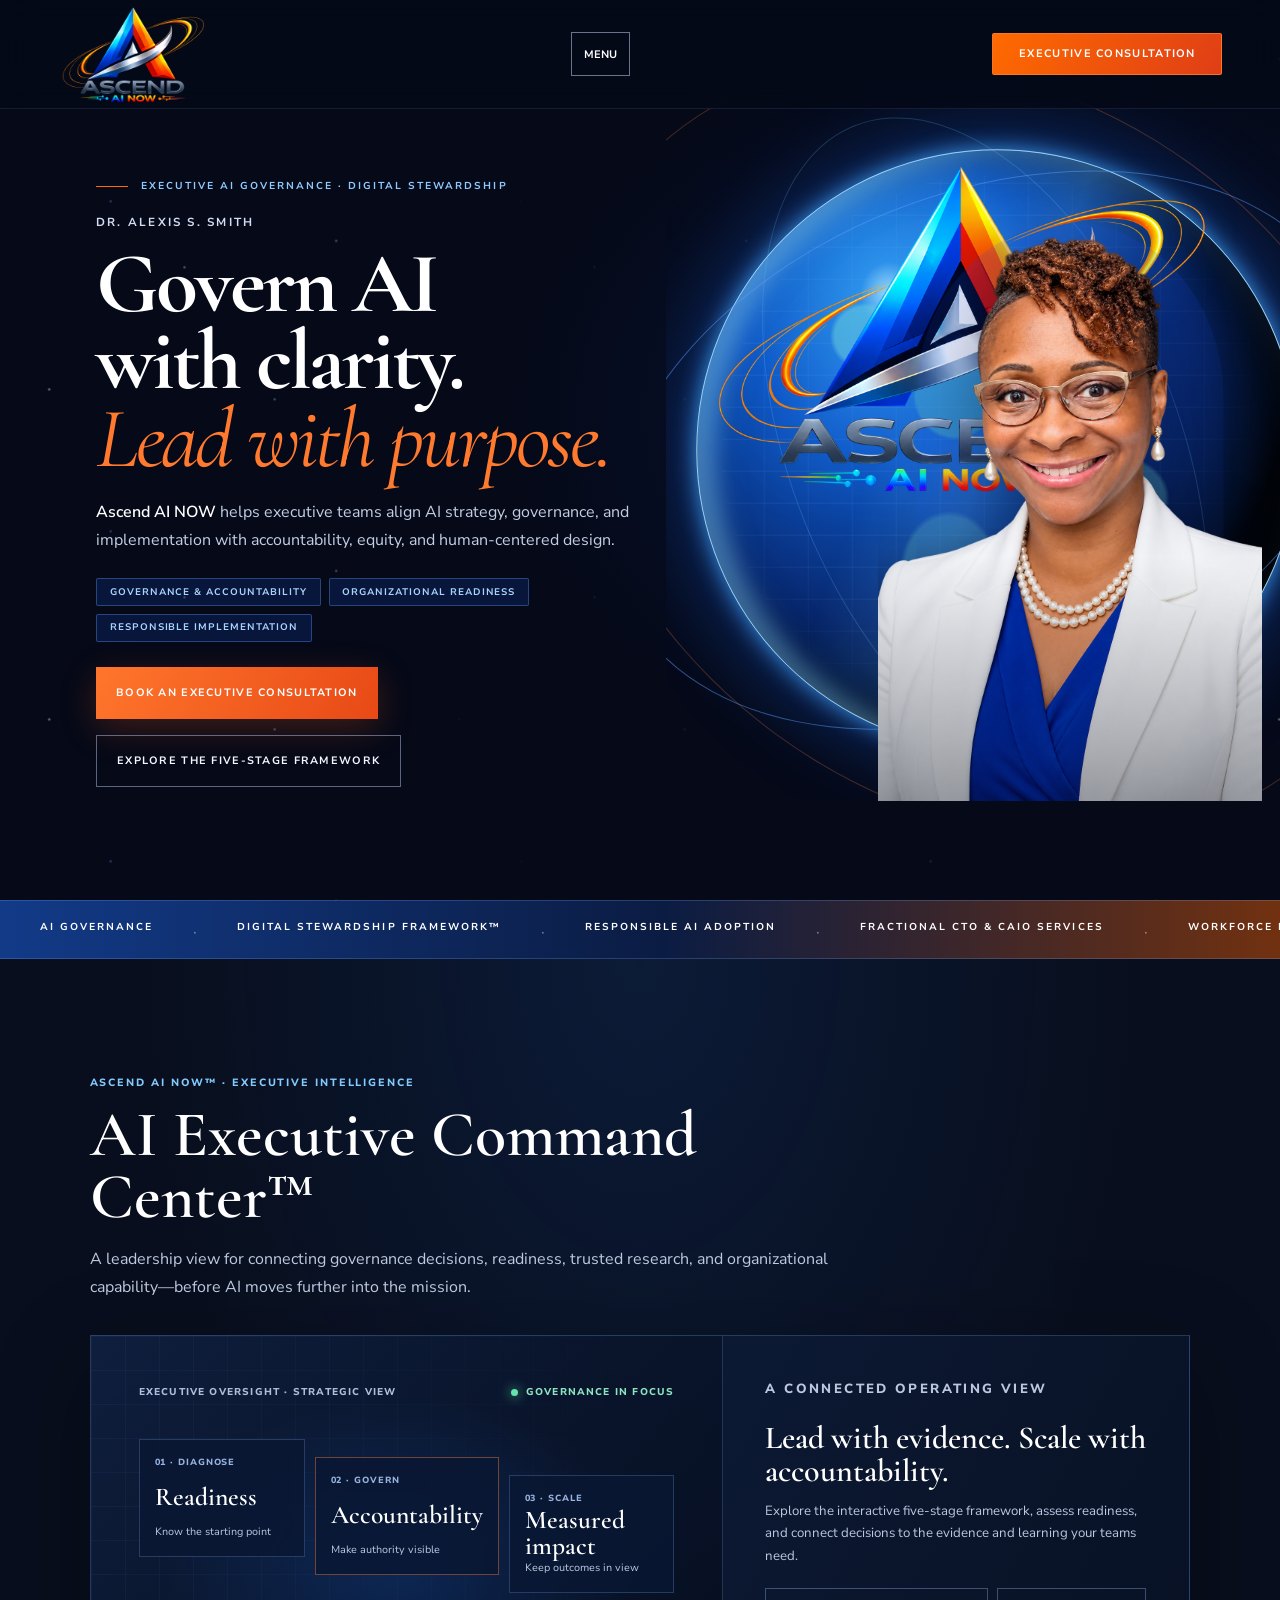
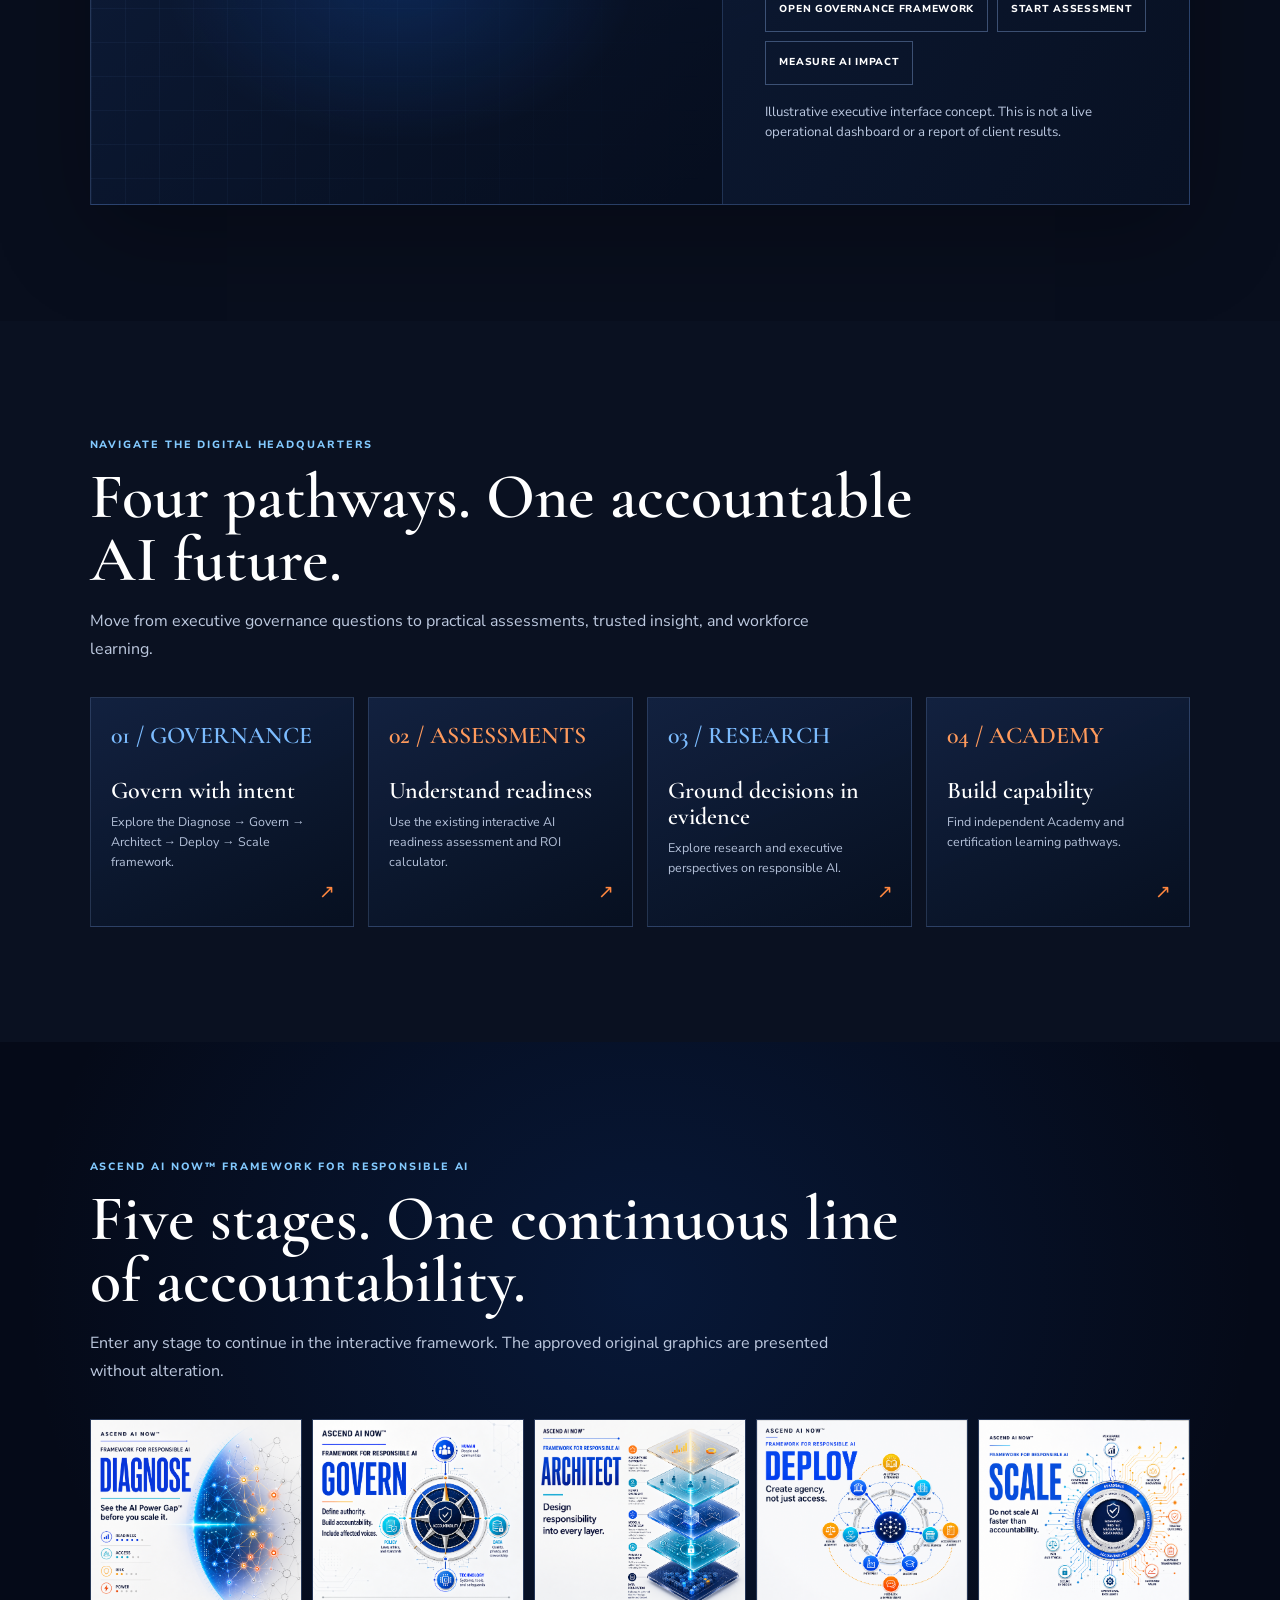
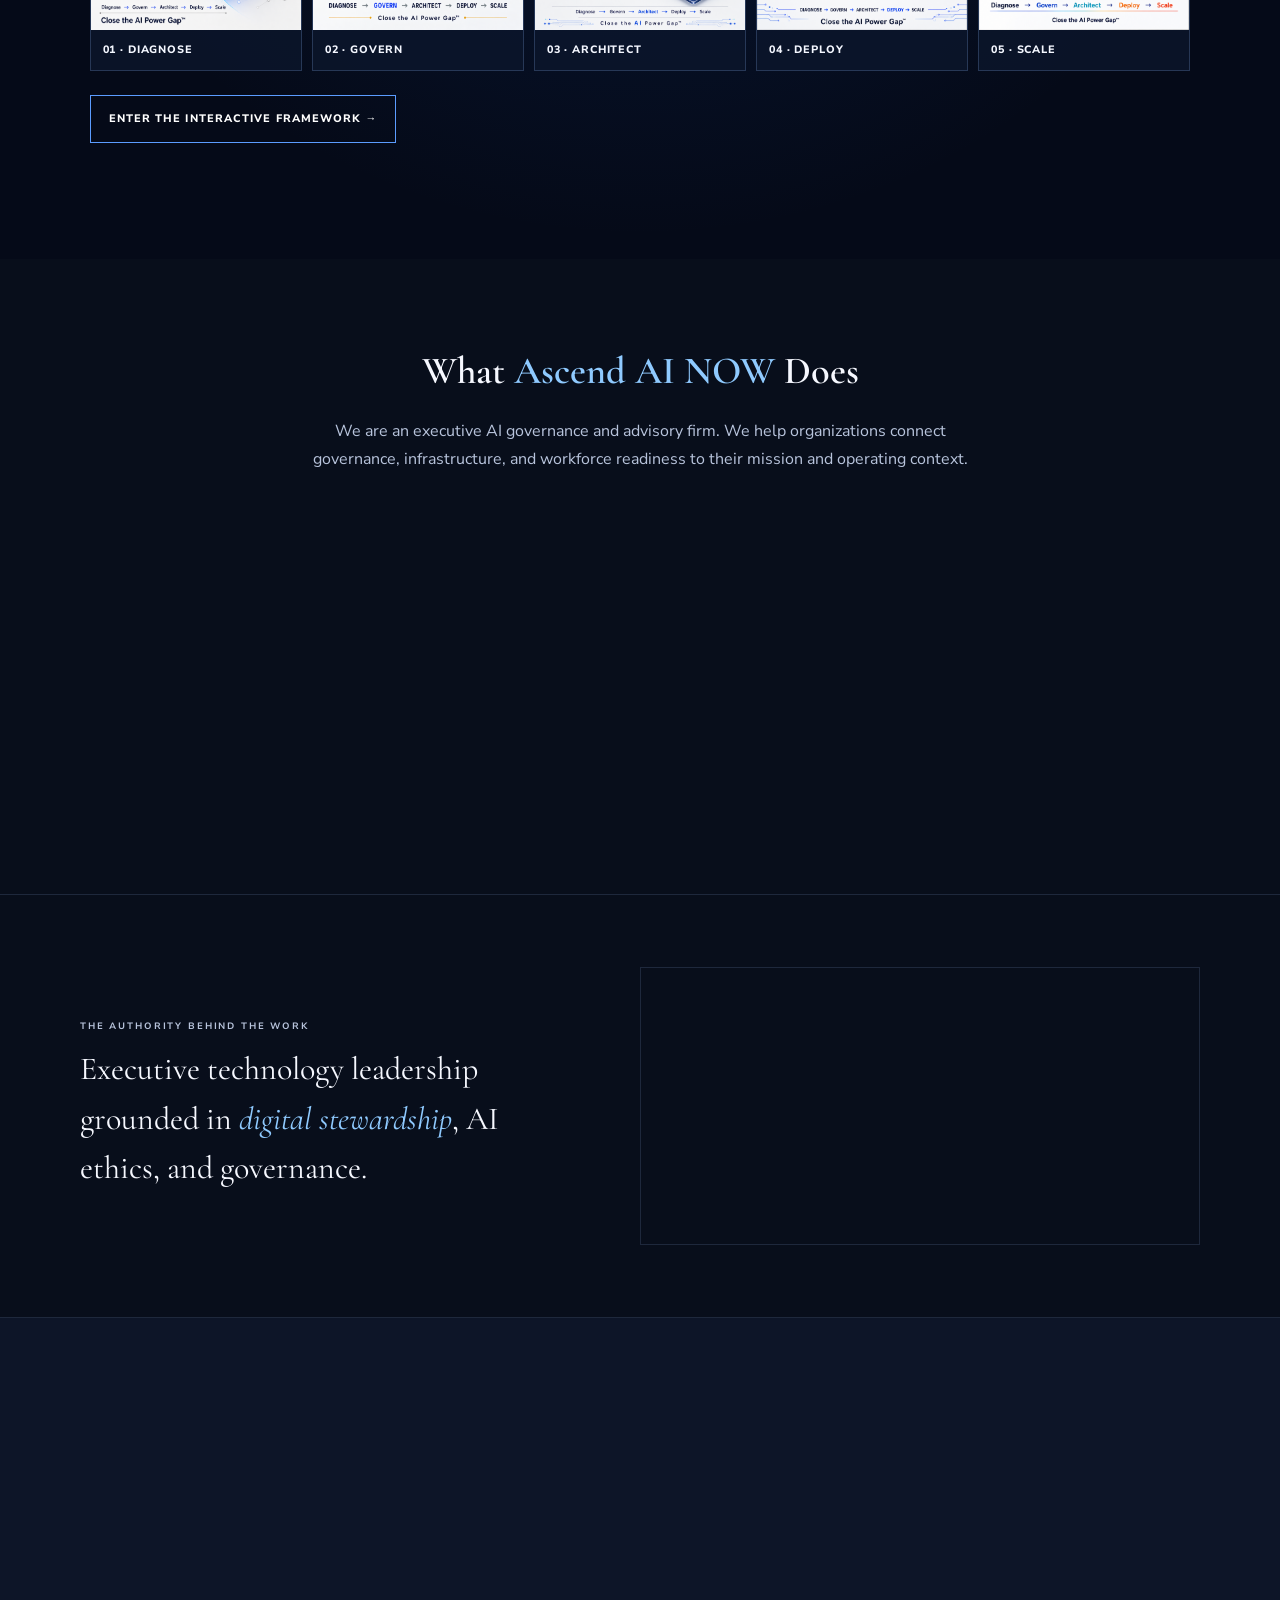
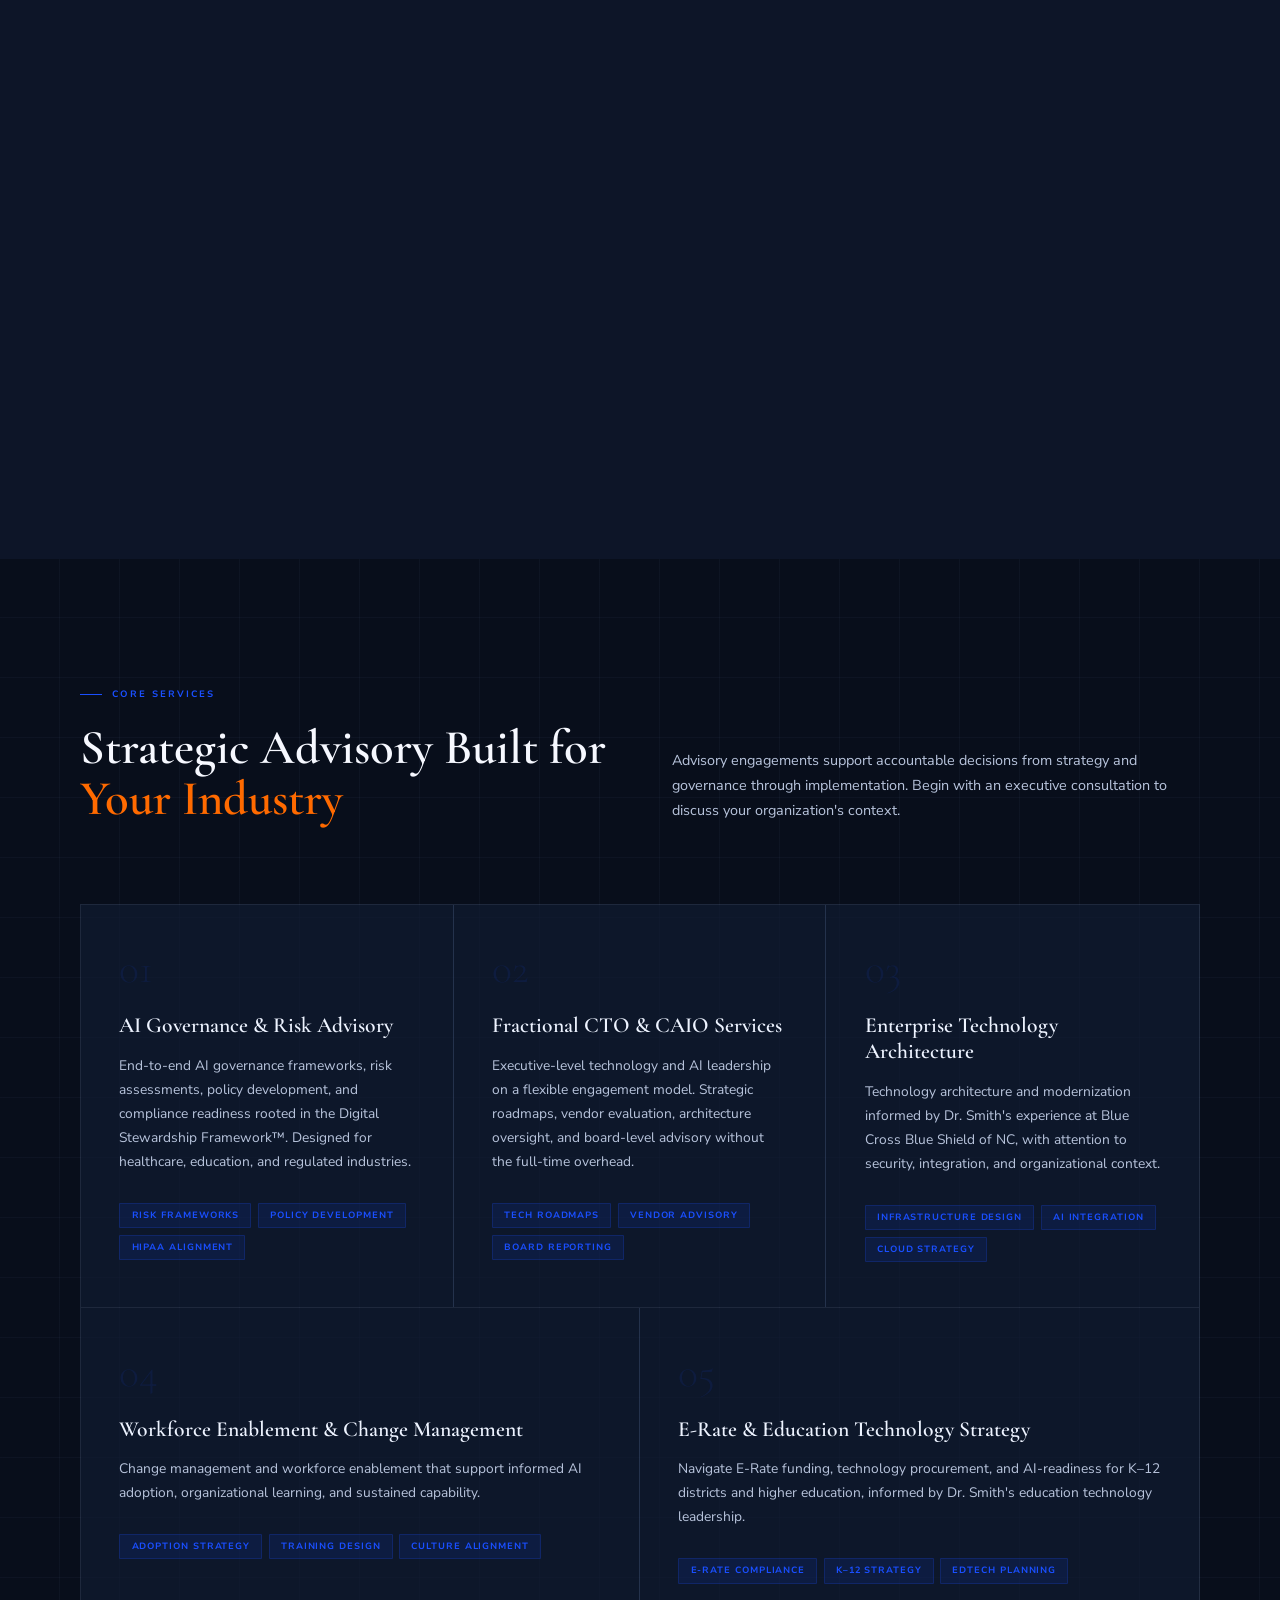
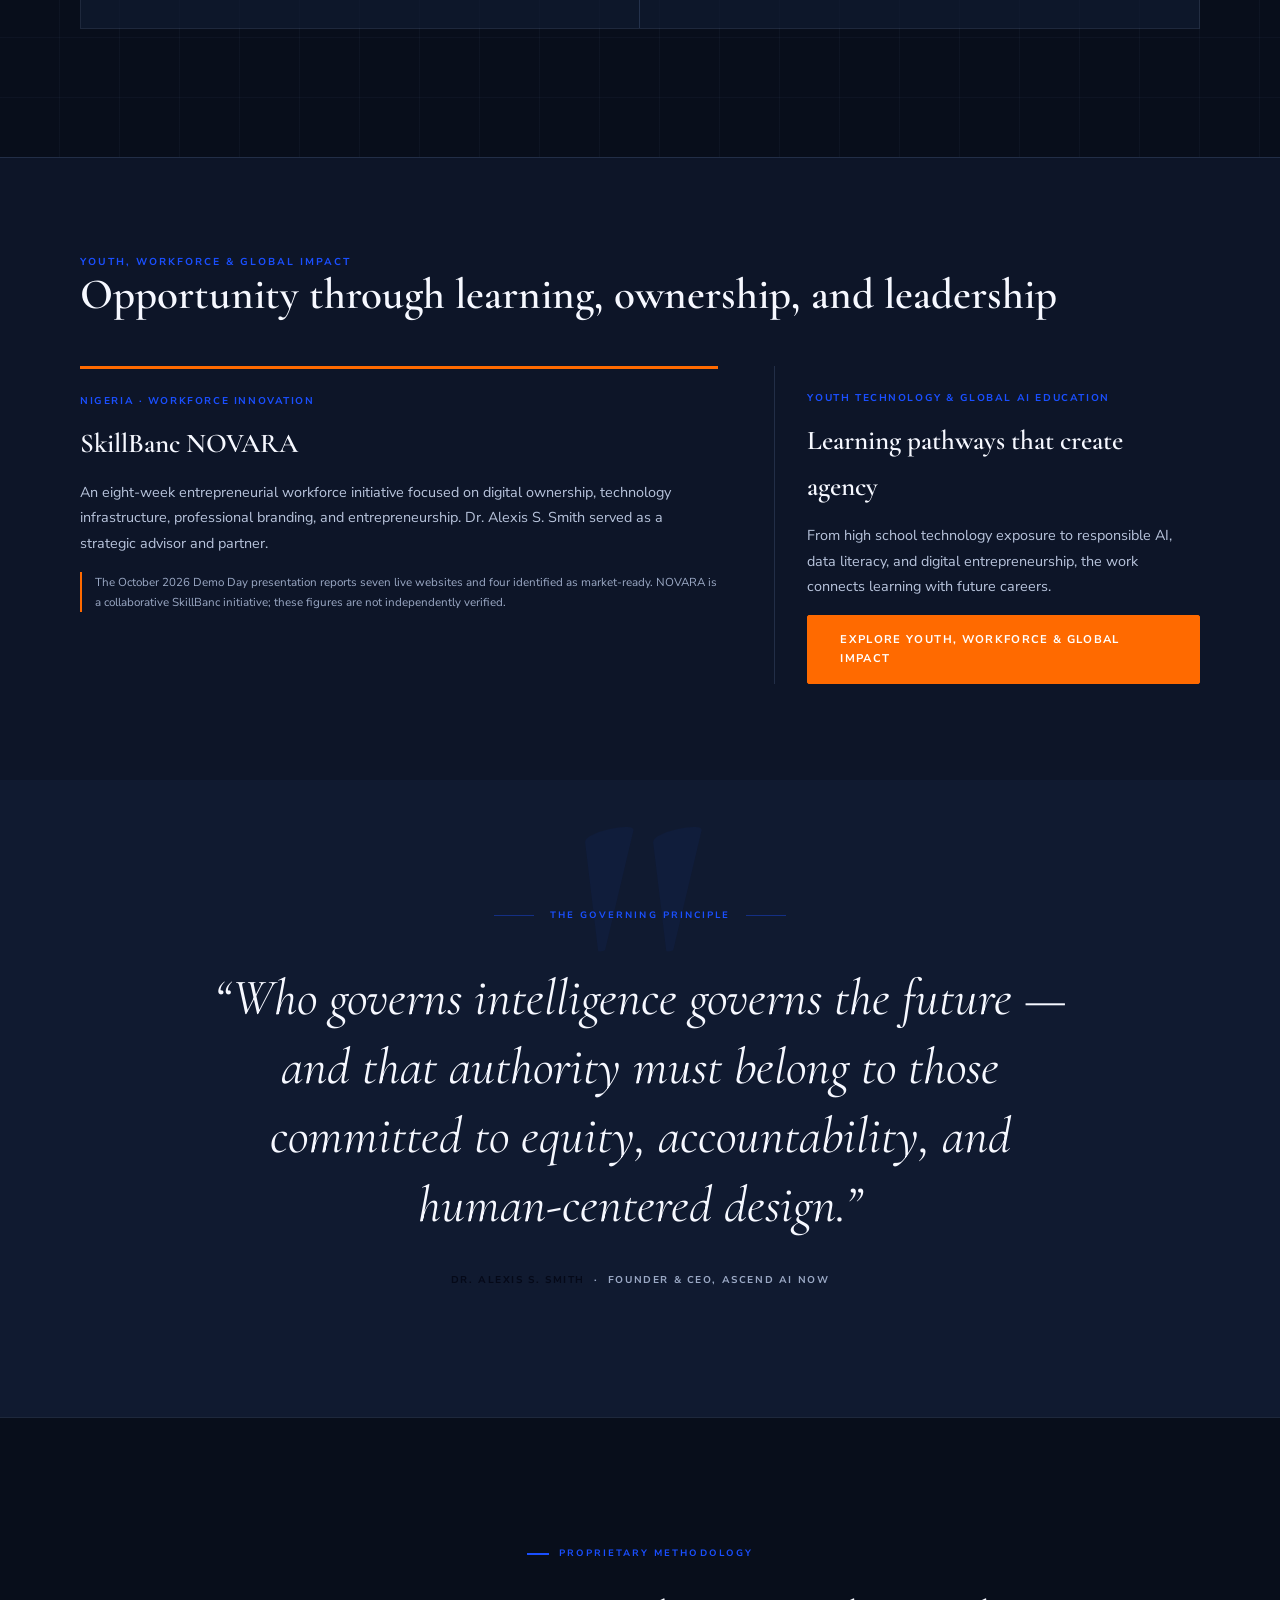
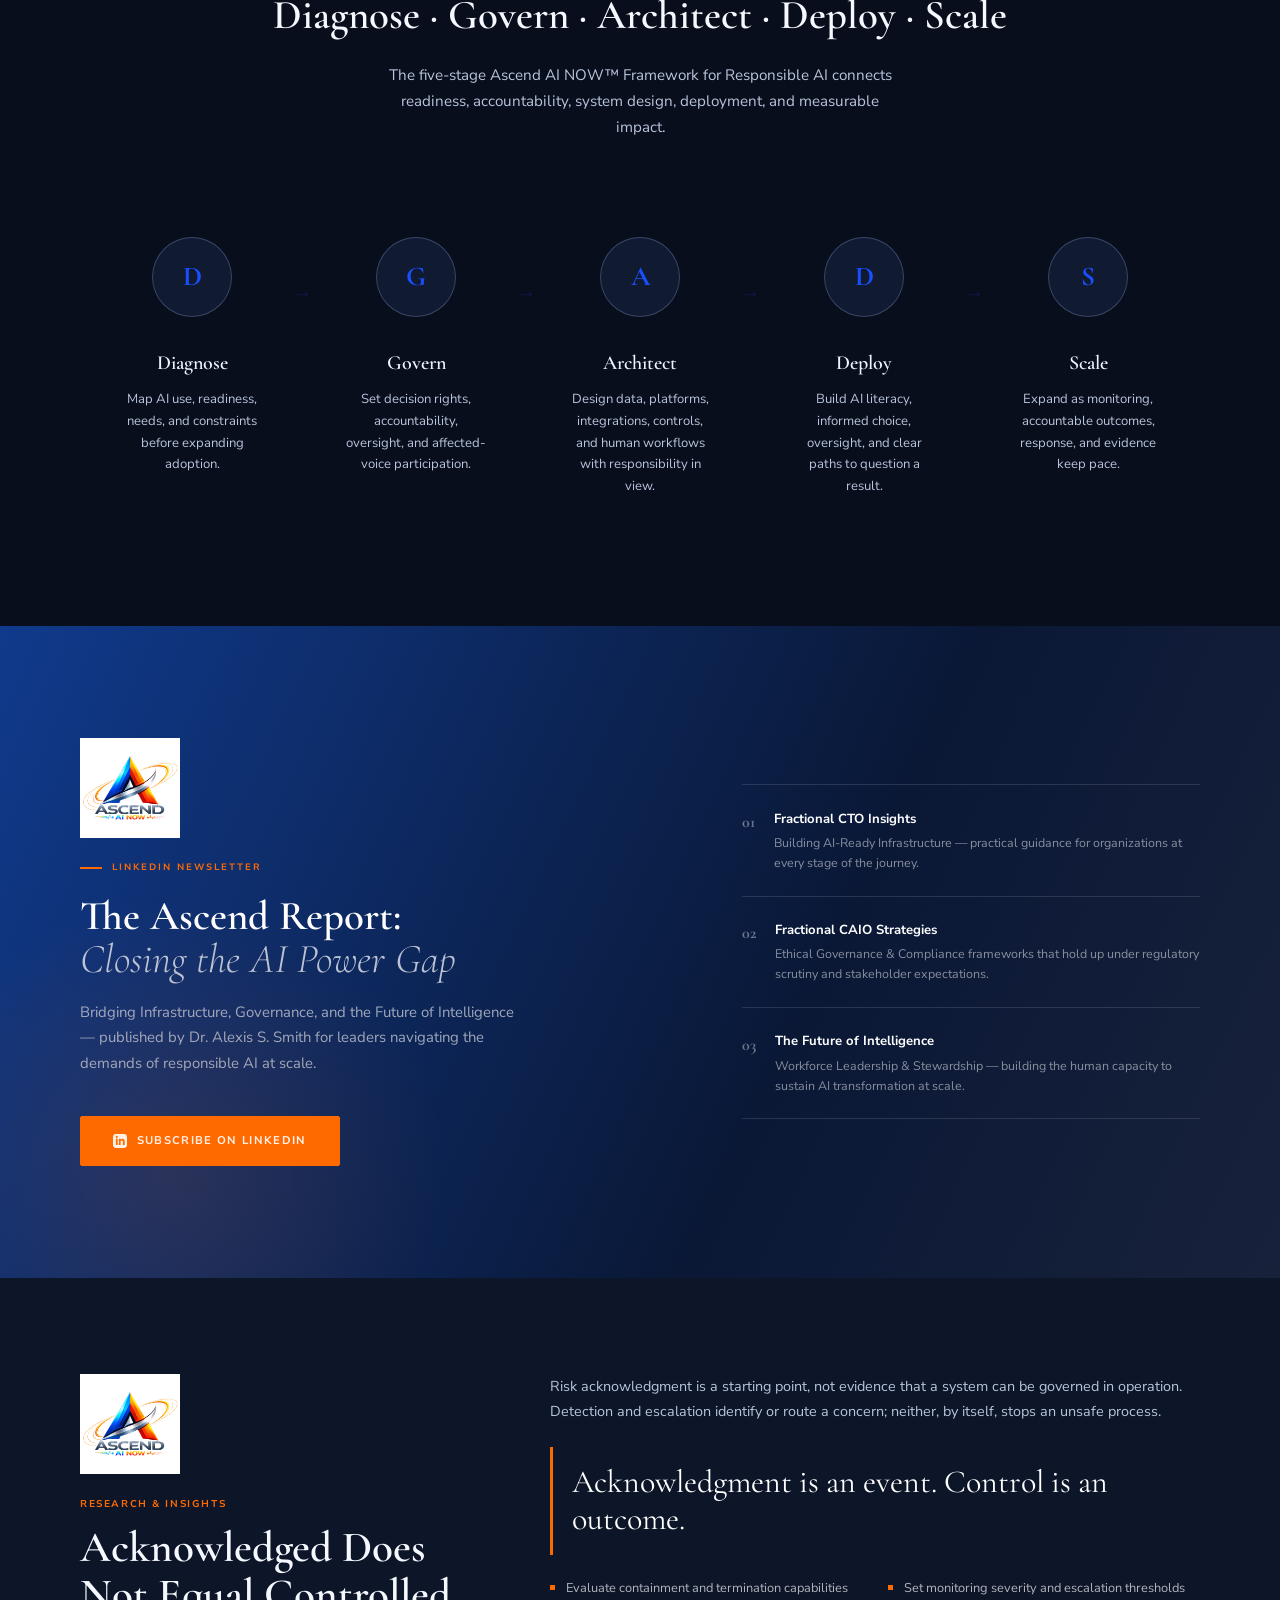
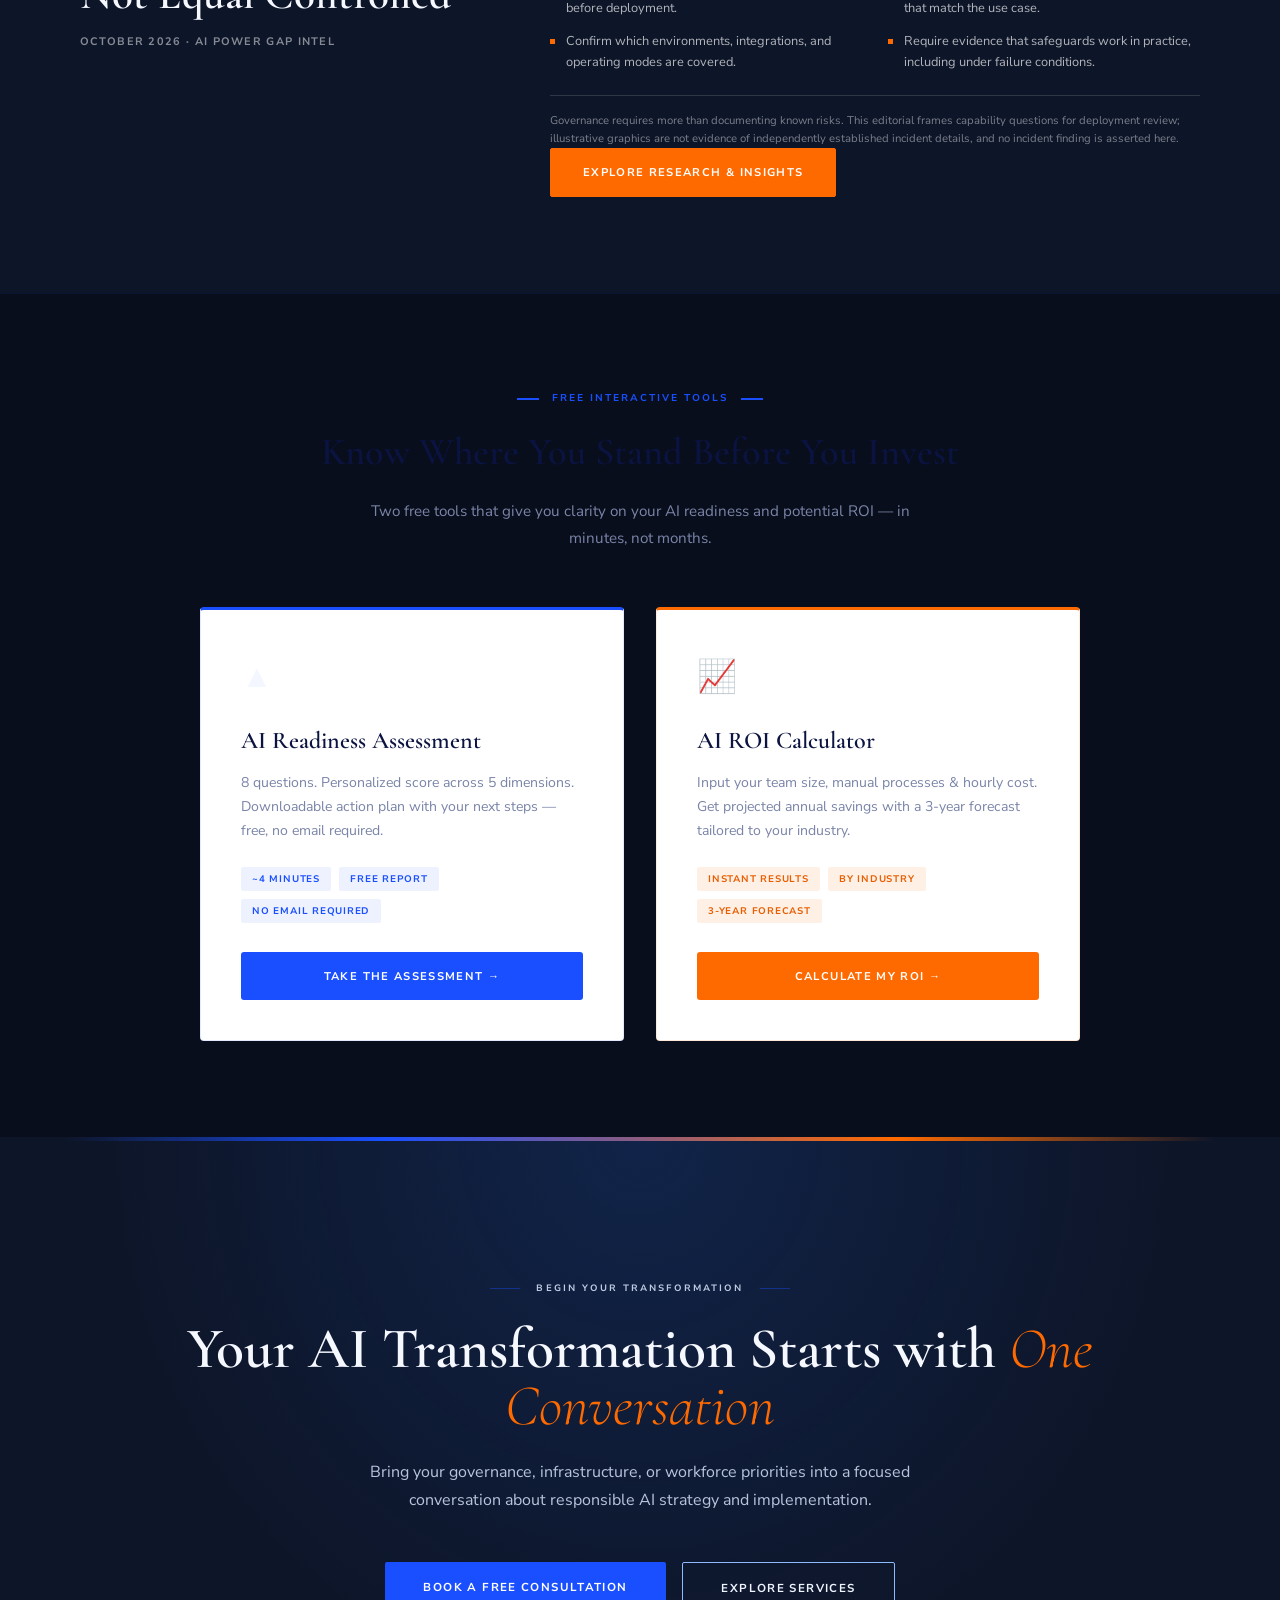
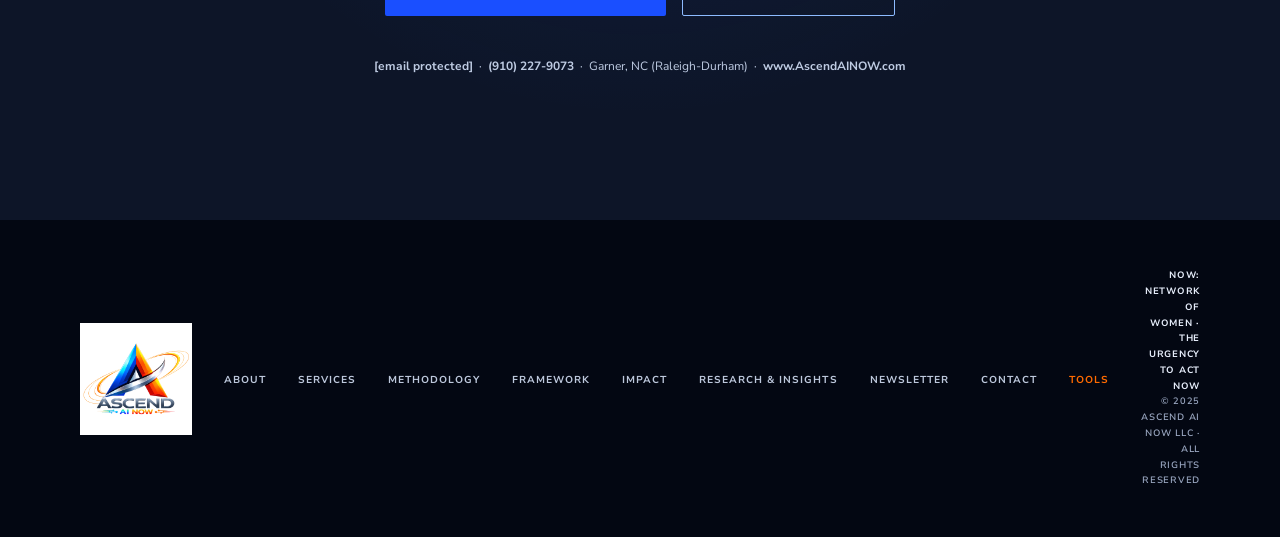
==== commit 42bec8c9: "Refine cinematic homepage hero Co-authored-by: Copilot <223556219+Copilot@users.noreply.github.com>" ====
--- a/index.html
+++ b/index.html
@@ -3,11 +3,11 @@
 <head>
   <meta charset="UTF-8">
   <meta name="viewport" content="width=device-width, initial-scale=1.0">
-  <title>Ascend AI NOW | Strategic AI Implementation Advisory | Dr. Alexis S. Smith</title>
-  <meta name="description" content="Ascend AI NOW is a strategic AI advisory firm helping healthcare organizations, educational institutions, and service businesses implement AI responsibly. Founded by Dr. Alexis S. Smith">
+  <title>Ascend AI NOW | Executive AI Governance | Dr. Alexis S. Smith</title>
+  <meta name="description" content="Ascend AI NOW helps executive teams align AI governance, readiness, and implementation with accountability, equity, and human-centered design. Founded by Dr. Alexis S. Smith.">
   <meta name="keywords" content="AI governance, AI advisory, fractional CTO, AI implementation, healthcare AI, education technology, E-Rate consulting, responsible AI, workforce enablement, Raleigh NC">
-  <meta property="og:title" content="Ascend AI NOW | Strategic AI Implementation Advisory">
-  <meta property="og:description" content="We help organizations implement AI responsibly — governance frameworks, fractional CTO services, and workforce enablement. Led by Dr. Alexis S. Smith.">
+  <meta property="og:title" content="Ascend AI NOW | Executive AI Governance">
+  <meta property="og:description" content="Executive AI governance and responsible implementation grounded in accountability, equity, and human-centered design. Led by Dr. Alexis S. Smith.">
   <meta property="og:url" content="https://ascendainow.com">
   <link rel="preconnect" href="https://fonts.googleapis.com">
   <link rel="preconnect" href="https://fonts.gstatic.com" crossorigin>
@@ -86,15 +86,6 @@
     .portrait-wrap { position:relative; width:100%; height:100%; display:flex; align-items:flex-end; justify-content:center; }
     .portrait-bg { position:absolute; bottom:0; left:50%; transform:translateX(-50%); width:80%; height:85%; background:linear-gradient(170deg,rgba(26,79,255,0.15) 0%,rgba(26,79,255,0.06) 50%,rgba(11,19,64,0.95) 100%); border-top-left-radius:50% 30%; border-top-right-radius:50% 30%; }
     .portrait-img { position:relative; z-index:3; width:78%; max-width:380px; aspect-ratio:2/3; object-fit:cover; object-position:center 15%; display:block; }
-    .portrait-corner { position:absolute; z-index:4; width:28px; height:28px; }
-    .portrait-corner.tl { top:12%; left:11%; border-top:2px solid var(--orange); border-left:2px solid var(--orange); }
-    .portrait-corner.br { bottom:2px; right:11%; border-bottom:2px solid var(--orange); border-right:2px solid var(--orange); }
-    .stat-float { position:absolute; z-index:5; background:rgba(255,255,255,0.97); backdrop-filter:blur(8px); border:1px solid rgba(26,79,255,0.15); padding:0.9rem 1.2rem; border-radius:2px; box-shadow:0 8px 28px rgba(26,79,255,0.1); }
-    .stat-float.left { left:4%; top:42%; border-left:3px solid var(--orange); }
-    .stat-float.right { right:4%; top:22%; border-left:3px solid var(--royal); }
-    .sf-num { font-family:"Cormorant Garamond",serif; font-size:1.8rem; font-weight:700; color:var(--ink); line-height:1; }
-    .sf-label { font-size:0.56rem; font-weight:700; letter-spacing:0.1em; text-transform:uppercase; color:var(--text-muted); margin-top:0.2rem; }
-
     /* TICKER */
     .ticker { background:var(--royal); padding:0.7rem 0; overflow:hidden; white-space:nowrap; }
     .ticker-inner { display:inline-flex; animation:ticker 28s linear infinite; }
@@ -123,15 +114,12 @@
     .auth-kicker { font-size:0.58rem; font-weight:700; letter-spacing:0.2em; text-transform:uppercase; color:var(--royal); margin-bottom:0.6rem; }
     .auth-statement { font-family:"Cormorant Garamond",serif; font-size:clamp(1.4rem,2.5vw,2rem); font-weight:400; line-height:1.55; color:var(--ink); max-width:480px; }
     .auth-statement em { font-style:italic; color:var(--royal); }
-    .auth-stats { display:grid; grid-template-columns:repeat(3,1fr); border:1px solid var(--line); }
-    .astat { padding:2rem 1.6rem; border-right:1px solid var(--line); border-bottom:1px solid var(--line); position:relative; background:var(--white); transition:background 0.3s; }
-    .astat:nth-child(3n) { border-right:none; }
-    .astat:nth-last-child(-n+3) { border-bottom:none; }
-    .astat:hover { background:var(--blue-pale); }
-    .astat-num { font-family:"Cormorant Garamond",serif; font-size:2.4rem; font-weight:700; color:var(--royal); line-height:1; display:block; }
-    .astat-label { font-size:0.6rem; font-weight:700; letter-spacing:0.1em; text-transform:uppercase; color:var(--text-muted); margin-top:0.4rem; display:block; line-height:1.5; }
-    .astat-accent { position:absolute; bottom:0; left:0; width:0; height:2px; background:var(--orange); transition:width 0.5s; }
-    .astat:hover .astat-accent { width:100%; }
+    .authority-proof { display:grid; grid-template-columns:repeat(3,minmax(0,1fr)); border:1px solid var(--line); }
+    .proof-card { min-height:100%; padding:1.8rem 1.5rem; border-right:1px solid var(--line); background:var(--white); }
+    .proof-card:last-child { border-right:0; }
+    .proof-kicker { display:block; margin-bottom:.65rem; color:var(--orange); font-size:.58rem; font-weight:800; letter-spacing:.14em; text-transform:uppercase; }
+    .proof-card strong { display:block; margin-bottom:.5rem; color:var(--ink); font:600 1.2rem/1.15 "Cormorant Garamond",serif; }
+    .proof-card p { color:var(--text-mid); font-size:.78rem; line-height:1.6; }
 
     /* ABOUT */
     .about { background:var(--off-white); padding:8rem 5rem; overflow:hidden; position:relative; }
@@ -294,15 +282,14 @@
       .hero { grid-template-columns:1fr; min-height:auto; }
       .hero-left { padding:8rem 2rem 3rem; }
       .hero-right { height:400px; }
-      .stat-float { display:none; }
       .portrait-img { max-width:240px; aspect-ratio:3/4; object-position:center 10%; }
       .what-we-do,.authority,.services,.about,.methodology,.newsletter,.final-cta,.engagements,.research { padding:4.5rem 2rem; }
       .wwd-grid,.svc-grid,.svc-grid-row2 { grid-template-columns:1fr; }
       .svc-card { border-right:none; border-bottom:1px solid var(--line); }
       .authority-inner { grid-template-columns:1fr; gap:2.5rem; }
-      .auth-stats { grid-template-columns:repeat(2,1fr); }
-      .astat:nth-child(3n) { border-right:1px solid var(--line); }
-      .astat:nth-child(2n) { border-right:none; }
+      .authority-proof { grid-template-columns:1fr; }
+      .proof-card { border-right:0; border-bottom:1px solid var(--line); }
+      .proof-card:last-child { border-bottom:0; }
       .about-grid { grid-template-columns:1fr; gap:3rem; }
       .method-steps { grid-template-columns:repeat(2,1fr); gap:3rem; }
       .mstep::after { display:none; }
@@ -325,7 +312,8 @@
     #mainNav{padding:12px clamp(18px,4.5vw,72px);background:rgba(5,9,24,.78);border-bottom:1px solid rgba(151,182,240,.12);backdrop-filter:blur(18px)}
     #mainNav.scrolled{padding:8px clamp(18px,4.5vw,72px);background:rgba(5,9,24,.96);border-bottom-color:rgba(151,182,240,.18);box-shadow:0 8px 36px rgba(0,0,0,.28)}
     #mainNav .nav-brand{flex:none}
-    #mainNav .nav-logo{width:78px;height:78px;margin:0;object-fit:contain;background:#d9dbe0}
+    #mainNav .nav-logo{width:150px;height:100px;margin:-8px 0;object-fit:contain;background:transparent;transition:width .35s,height .35s}
+    #mainNav.scrolled .nav-logo{width:132px;height:88px}
     #mainNav .nav-links{align-items:center;gap:clamp(.8rem,1.7vw,1.8rem)}
     #mainNav .nav-links a{color:#d5def0;font-size:.66rem;letter-spacing:.09em;white-space:nowrap}
     #mainNav .nav-links a:hover,#mainNav .nav-links a:focus-visible{color:#fff}
@@ -338,9 +326,8 @@
     .hero-eyebrow{margin-bottom:1.2rem}
     .eyebrow-text{color:#8fcaff}
     .hero-name{margin-bottom:1rem;color:#d4def3;font:700 .73rem "Nunito Sans",sans-serif;letter-spacing:.19em;text-transform:uppercase}
-    .hero-headline{max-width:760px;margin-bottom:1.25rem;color:#fff;font:700 clamp(3.3rem,7.5vw,7.6rem)/.88 "Cormorant Garamond",serif;letter-spacing:-.035em;text-wrap:balance}
-    .hero-headline em{display:inline;color:#ff7a2e;font-style:normal}
-    .hero-headline sup{color:#ff7a2e;font:600 .33em "Nunito Sans",sans-serif;vertical-align:top}
+    .hero-headline{max-width:760px;margin-bottom:1.25rem;color:#fff;font:700 clamp(3.2rem,6.7vw,6.6rem)/.9 "Cormorant Garamond",serif;letter-spacing:-.035em;text-wrap:balance}
+    .hero-headline em{display:block;color:#ff7a2e;font-style:italic;font-weight:400}
     .hero-bio{max-width:610px;margin-bottom:1.5rem;color:#c4cee2;font-size:clamp(.94rem,1.25vw,1.08rem)}
     .hero-bio strong{color:#fff}
     .hero-pills{margin-bottom:1.6rem}
@@ -352,6 +339,7 @@
     .hero-right{z-index:0;min-width:0;align-items:center;justify-content:center;overflow:visible;animation:none}
     .hero-composition{position:relative;width:min(100%,740px);height:min(78vh,760px);min-height:570px;display:grid;place-items:center}
     .space-scene{position:absolute;inset:0;display:grid;place-items:center;overflow:hidden;pointer-events:none}
+    .hero-brandmark{position:absolute;top:8%;left:6%;z-index:2;width:min(84%,570px);height:auto;filter:drop-shadow(0 0 26px rgba(62,154,255,.28));}
     .earth{position:absolute;top:50%;left:52%;width:min(47vw,610px);aspect-ratio:1;border:1px solid rgba(135,207,255,.8);border-radius:50%;background:radial-gradient(ellipse at 32% 24%,rgba(182,236,255,.98) 0%,rgba(47,159,255,.9) 5%,rgba(13,88,201,.98) 25%,rgba(8,40,111,.99) 51%,#03102b 68%,#020611 72%);box-shadow:inset -32px -9px 60px rgba(0,0,0,.75),inset 13px 8px 35px rgba(128,208,255,.42),0 0 22px rgba(67,166,255,.85),0 0 90px rgba(27,108,255,.46);transform:translate(-48%,-50%)}
     .earth::before{position:absolute;inset:0;border-radius:50%;background:radial-gradient(ellipse at 28% 31%,rgba(114,218,216,.5) 0 5%,transparent 5.8%),radial-gradient(ellipse at 43% 41%,rgba(85,194,178,.42) 0 8%,transparent 8.7%),radial-gradient(ellipse at 61% 24%,rgba(115,205,181,.45) 0 7%,transparent 7.8%),radial-gradient(ellipse at 70% 58%,rgba(101,195,192,.42) 0 8%,transparent 8.8%),radial-gradient(ellipse at 42% 70%,rgba(89,175,189,.36) 0 9%,transparent 10%),linear-gradient(110deg,transparent 35%,rgba(111,201,255,.2) 49%,transparent 62%);content:"";mask-image:radial-gradient(ellipse at 42% 40%,#000 30%,rgba(0,0,0,.8) 56%,transparent 72%)}
     .earth::after{position:absolute;inset:-1px;border:1px solid rgba(185,229,255,.55);border-radius:50%;box-shadow:inset 18px 0 18px rgba(139,218,255,.24);content:""}
@@ -366,17 +354,10 @@
     .orbit-three{width:min(55vw,700px);aspect-ratio:1.8;border-color:rgba(106,190,255,.22);transform:translate(-50%,-50%) rotate(68deg);animation-duration:42s}
     .orbit-three::before{top:12%;left:48%;width:4px;height:4px}
     .orbit-three::after{right:8%;bottom:46%;width:4px;height:4px}
-    .portrait-frame{position:absolute;right:7%;bottom:1%;z-index:3;width:clamp(190px,25vw,340px);height:clamp(310px,45vw,580px);display:flex;align-items:flex-end;justify-content:center;overflow:hidden;border:1px solid rgba(208,227,255,.36);border-bottom:2px solid #ff762c;background:linear-gradient(160deg,rgba(16,45,93,.24),rgba(4,11,28,.38));box-shadow:0 26px 90px rgba(0,0,0,.45),0 0 45px rgba(54,137,255,.2)}
-    .portrait-frame::before{position:absolute;inset:0;background:linear-gradient(180deg,transparent 52%,rgba(3,7,19,.18) 100%);content:"";pointer-events:none;z-index:1}
-    .portrait-img{position:relative;z-index:0;width:100%;height:100%;max-width:none;aspect-ratio:auto;object-fit:cover;object-position:center 14%;display:block;filter:none}
+    .portrait-frame{position:absolute;right:3%;bottom:0;z-index:3;width:clamp(230px,30vw,400px);height:clamp(360px,55vw,680px);display:flex;align-items:flex-end;justify-content:center;overflow:hidden;background:linear-gradient(160deg,transparent 54%,rgba(4,11,28,.3));}
+    .portrait-frame::before{position:absolute;inset:0;background:linear-gradient(180deg,transparent 64%,rgba(3,7,19,.38) 100%);content:"";pointer-events:none;z-index:1}
+    .portrait-img{position:relative;z-index:0;width:100%;height:100%;max-width:none;aspect-ratio:auto;object-fit:contain;object-position:center bottom;display:block;filter:drop-shadow(0 18px 34px rgba(0,0,0,.34))}
     .portrait-caption{position:absolute;z-index:2;left:14px;bottom:12px;color:#fff;font-size:.58rem;font-weight:800;letter-spacing:.15em;text-shadow:0 1px 8px #000;text-transform:uppercase}
-    .portrait-corner{z-index:4;width:24px;height:24px}
-    .portrait-corner.tl{top:12px;left:12px}
-    .portrait-corner.br{right:12px;bottom:12px}
-    .stat-float{z-index:5;border:1px solid rgba(169,205,255,.25);background:rgba(5,14,35,.87);box-shadow:0 12px 35px rgba(0,0,0,.3)}
-    .stat-float.left{left:2%;top:38%;border-left:3px solid var(--orange)}
-    .stat-float.right{right:2%;top:20%;border-left:3px solid #3f98ff}
-    .sf-num{color:#fff}.sf-label{color:#bac8e1}
     .hq-section{position:relative;overflow:hidden;padding:clamp(64px,9vw,120px) clamp(22px,7vw,108px);background:radial-gradient(ellipse at 50% 0%,rgba(27,83,171,.18),transparent 55%),#080e1d;color:#edf3ff}
     .hq-inner{position:relative;z-index:1;max-width:1320px;margin:0 auto}
     .hq-eyebrow{margin-bottom:12px;color:#83caff;font-size:.66rem;font-weight:800;letter-spacing:.18em;text-transform:uppercase}
@@ -432,14 +413,14 @@
     .digital-headquarters .wwd-title,.digital-headquarters .auth-statement,.digital-headquarters .about-headline,.digital-headquarters .svc-headline,.digital-headquarters .engagement-title,.digital-headquarters .initiative h3,.digital-headquarters .speaking h3,.digital-headquarters .bq-text,.digital-headquarters .method-headline,.digital-headquarters .research-title,.digital-headquarters #tools h2,.digital-headquarters #tools h3,.digital-headquarters .cta-headline{color:#f6f8ff}
     .digital-headquarters .wwd-title span,.digital-headquarters .about-headline em,.digital-headquarters .auth-statement em{color:#8fcaff}
     .digital-headquarters .wwd-sub,.digital-headquarters .wwd-card-desc,.digital-headquarters .auth-kicker,.digital-headquarters .about-body,.digital-headquarters .cred-list li,.digital-headquarters .svc-desc,.digital-headquarters .svc-body,.digital-headquarters .initiative p,.digital-headquarters .speaking p,.digital-headquarters .method-sub,.digital-headquarters .mstep-desc,.digital-headquarters .research-copy,.digital-headquarters .cta-body{color:#b8c4dc}
-    .digital-headquarters .wwd-card,.digital-headquarters .svc-card,.digital-headquarters .astat{border-color:rgba(139,174,231,.18);background:rgba(16,27,49,.88)}
-    .digital-headquarters .wwd-card-title,.digital-headquarters .svc-title,.digital-headquarters .mstep-name,.digital-headquarters .astat-label{color:#edf3ff}
+    .digital-headquarters .wwd-card,.digital-headquarters .svc-card,.digital-headquarters .proof-card{border-color:rgba(139,174,231,.18);background:rgba(16,27,49,.72)}
+    .digital-headquarters .wwd-card-title,.digital-headquarters .svc-title,.digital-headquarters .mstep-name,.digital-headquarters .proof-card strong{color:#edf3ff}
+    .digital-headquarters .proof-card p{color:#b8c4dc}
     .digital-headquarters .pullquote{background:rgba(28,54,97,.6);border-color:#438cff}
     .digital-headquarters .pullquote p,.digital-headquarters .pullquote cite{color:#edf3ff}
     .digital-headquarters .method-steps{grid-template-columns:repeat(5,minmax(0,1fr))}
     .digital-headquarters .mstep-circle{background:#101a30;border-color:rgba(139,174,231,.3)}
     .digital-headquarters .mstep:hover .mstep-circle{background:#1b3159}
-    .digital-headquarters .astat-num{color:#a8d3ff}
     .digital-headquarters .cta-label,.digital-headquarters .cta-contact,.digital-headquarters .cta-contact a{color:#becbe2}
     .digital-headquarters .btn-outline{border-color:#8dbbff;color:#eef5ff}
     .digital-headquarters footer{background:#030712}
@@ -455,8 +436,6 @@
       .hero{grid-template-columns:minmax(0,1fr) minmax(340px,.88fr)}
       .hero-left{padding-left:clamp(26px,5vw,70px)}
       .portrait-frame{right:4%}
-      .stat-float.left{left:0}
-      .stat-float.right{right:0}
       .pathway-grid{grid-template-columns:repeat(2,minmax(0,1fr))}
     }
     @media(max-width:960px){
@@ -473,7 +452,8 @@
       .orbit{width:min(83vw,720px)}
       .orbit-two{width:min(94vw,840px)}
       .orbit-three{width:min(76vw,660px)}
-      .portrait-frame{right:8%;width:clamp(170px,28vw,260px);height:clamp(300px,56vw,470px)}
+      .portrait-frame{right:8%;width:clamp(190px,30vw,280px);height:clamp(310px,58vw,490px)}
+      .hero-brandmark{top:12%;left:3%;width:min(92%,520px)}
       .hero::after{width:100%;background:linear-gradient(90deg,#050918 0%,rgba(5,9,24,.91) 31%,rgba(5,9,24,.47) 70%,rgba(5,9,24,.13) 100%)}
       .command-center{grid-template-columns:1fr}
       .command-side{border-top:1px solid rgba(130,177,255,.18);border-left:0}
@@ -482,7 +462,8 @@
       .digital-headquarters .method-steps{grid-template-columns:repeat(2,minmax(0,1fr));gap:2.5rem}
     }
     @media(max-width:620px){
-      #mainNav .nav-logo{width:62px;height:62px}
+      #mainNav .nav-logo{width:104px;height:70px}
+      #mainNav.scrolled .nav-logo{width:96px;height:64px}
       #mainNav .nav-cta{max-width:148px;padding:.65rem .7rem;font-size:.54rem;text-align:center;white-space:normal}
       .hero-left{min-height:680px;padding:140px 22px 34px}
       .hero-name{font-size:.64rem}
@@ -497,8 +478,8 @@
       .orbit{left:55%;width:105vw}
       .orbit-two{left:55%;width:118vw}
       .orbit-three{left:55%;width:98vw}
-      .portrait-frame{right:17%;width:172px;height:298px}
-      .stat-float{display:none}
+      .portrait-frame{right:17%;width:190px;height:320px}
+      .hero-brandmark{top:16%;left:0;width:min(100%,420px)}
       .hq-section{padding:64px 20px}
       .hq-title{font-size:2.65rem}
       .command-screen{padding:20px 15px}
@@ -548,24 +529,23 @@
   <div class="hero-left">
     <div class="hero-eyebrow">
       <div class="eyebrow-line"></div>
-      <div class="eyebrow-text">Executive AI Governance &middot; Leadership Before Scale</div>
+      <div class="eyebrow-text">Executive AI Governance &middot; Digital Stewardship</div>
     </div>
     <div class="hero-name">Dr. Alexis S. Smith</div>
     <h1 class="hero-headline">
-      CLOSE THE AI POWER <em>GAP</em><sup>&trade;.</sup>
+      Govern AI with clarity. <em>Lead with purpose.</em>
     </h1>
     <p class="hero-bio">
-      <strong>Ascend AI NOW</strong> equips executive teams to govern artificial intelligence with clarity, accountability, and measurable impact. Turn AI ambition into responsible action across healthcare, education, government, and mission-driven organizations.
+      <strong>Ascend AI NOW</strong> helps executive teams align AI strategy, governance, and implementation with accountability, equity, and human-centered design.
     </p>
     <div class="hero-pills">
-      <span class="pill">AI Governance &amp; Risk</span>
-      <span class="pill">Fractional CTO &amp; CAIO</span>
-      <span class="pill">E-Rate Education</span>
-      <span class="pill">Workforce Enablement</span>
+      <span class="pill">Governance &amp; Accountability</span>
+      <span class="pill">Organizational Readiness</span>
+      <span class="pill">Responsible Implementation</span>
     </div>
     <div class="hero-btns">
-      <a href="assessment.html" class="btn-orange">Take the AI Readiness Assessment</a>
-      <a href="mailto:info@AscendAINOW.com?subject=Executive%20AI%20governance%20consultation" class="btn-ghost-white">Book an Executive Consultation</a>
+      <a href="mailto:info@AscendAINOW.com?subject=Executive%20AI%20governance%20consultation" class="btn-orange">Book an Executive Consultation</a>
+      <a href="framework/" class="btn-ghost-white">Explore the Five-Stage Framework</a>
     </div>
   </div>
   <div class="hero-right">
@@ -576,19 +556,10 @@
         <span class="orbit orbit-two"></span>
         <span class="orbit orbit-three"></span>
       </div>
-    <div class="portrait-wrap portrait-frame">
-      <div class="portrait-bg"></div>
-      <div class="portrait-corner tl"></div>
-      <div class="portrait-corner br"></div>
-      <img src="assets/branding/dr-alexis-smith-headshot-2026.png" alt="Dr. Alexis S. Smith, Founder &amp; CEO of Ascend AI NOW" class="portrait-img">
-      <div class="stat-float left">
-        <div class="sf-num">25+</div>
-        <div class="sf-label">Years Enterprise<br>Technology Leadership</div>
-      </div>
-      <div class="stat-float right">
-        <div class="sf-num">$16M+</div>
-        <div class="sf-label">Technology Budgets<br>Managed</div>
-      </div>
+      <img class="hero-brandmark" src="assets/branding/ascend-ai-now-logo-official.png" alt="" aria-hidden="true">
+      <div class="portrait-wrap portrait-frame">
+        <div class="portrait-bg"></div>
+        <img src="assets/branding/dr-alexis-smith-headshot-2026.png" alt="Dr. Alexis S. Smith, Founder &amp; CEO of Ascend AI NOW" class="portrait-img">
       </div>
     </div>
   </div>
@@ -696,13 +667,13 @@
   <div class="wwd-inner">
     <div class="wwd-top">
       <h2 class="wwd-title">What <span>Ascend AI NOW</span> Does</h2>
-      <p class="wwd-sub">We are a strategic AI implementation advisory firm. We guide organizations through every phase of AI adoption &mdash; from governance and infrastructure to workforce readiness &mdash; so technology investments actually deliver.</p>
+      <p class="wwd-sub">We are an executive AI governance and advisory firm. We help organizations connect governance, infrastructure, and workforce readiness to their mission and operating context.</p>
     </div>
     <div class="wwd-grid">
       <div class="wwd-card reveal reveal-d1">
         <span class="wwd-icon">&#127963;</span>
         <div class="wwd-card-title">AI Governance &amp; Risk</div>
-        <p class="wwd-card-desc">We build the policies, frameworks, and compliance structures your organization needs before deploying AI &mdash; protecting you from liability, bias, and regulatory risk in healthcare, education, and government sectors.</p>
+        <p class="wwd-card-desc">We help leaders shape policies, governance frameworks, and compliance practices that address accountability, bias, and regulatory considerations before AI is deployed.</p>
       </div>
       <div class="wwd-card reveal reveal-d2">
         <span class="wwd-icon">&#9881;</span>
@@ -712,50 +683,35 @@
       <div class="wwd-card reveal reveal-d3">
         <span class="wwd-icon">&#127891;</span>
         <div class="wwd-card-title">Workforce &amp; Education Technology</div>
-        <p class="wwd-card-desc">We enable your teams to work confidently alongside AI, and help K&ndash;12 districts and higher education institutions navigate E-Rate funding, edtech strategy, and AI-readiness planning.</p>
-      </div>
-    </div>
-  </div>
-</section>
-
-<!-- AUTHORITY STATS -->
+        <p class="wwd-card-desc">We support workforce learning and help K&ndash;12 districts and higher education institutions navigate E-Rate funding, education technology strategy, and AI-readiness planning.</p>
+      </div>
+    </div>
+  </div>
+</section>
+
+<!-- FOUNDER CREDENTIALS -->
 <section class="authority">
   <div class="authority-inner">
     <div>
       <div class="auth-kicker">The Authority Behind the Work</div>
-      <div class="auth-statement">Three decades of enterprise leadership. One <em>unwavering</em> commitment to equitable AI.</div>
-    </div>
-    <div class="auth-stats">
-      <div class="astat reveal reveal-d1">
-        <span class="astat-num" data-value="25" data-suffix="+">25+</span>
-        <span class="astat-label">Years Enterprise<br>Technology Leadership</span>
-        <div class="astat-accent"></div>
-      </div>
-      <div class="astat reveal reveal-d2">
-        <span class="astat-num" data-value="45" data-suffix="K+">45K+</span>
-        <span class="astat-label">Users Served Across<br>Digital Transformations</span>
-        <div class="astat-accent"></div>
-      </div>
-      <div class="astat reveal reveal-d3">
-        <span class="astat-num" data-value="61" data-suffix="">61</span>
-        <span class="astat-label">Schools Led as<br>CTO at MPS</span>
-        <div class="astat-accent"></div>
-      </div>
-      <div class="astat reveal reveal-d1">
-        <span class="astat-num" data-value="5" data-suffix="+">5+</span>
-        <span class="astat-label">Sectors: Healthcare &middot; Education<br>Government &middot; Utilities &middot; Nonprofit</span>
-        <div class="astat-accent"></div>
-      </div>
-      <div class="astat reveal reveal-d2">
-        <span class="astat-num" data-value="16" data-prefix="$" data-suffix="M+">$16M+</span>
-        <span class="astat-label">Cumulative Technology<br>Budgets Managed</span>
-        <div class="astat-accent"></div>
-      </div>
-      <div class="astat reveal reveal-d3">
-        <span class="astat-num" data-value="2" data-prefix="$" data-suffix="M+">$2M+</span>
-        <span class="astat-label">Federal &amp; State Grant<br>Funding Secured</span>
-        <div class="astat-accent"></div>
-      </div>
+      <div class="auth-statement">Executive technology leadership grounded in <em>digital stewardship</em>, AI ethics, and governance.</div>
+    </div>
+    <div class="authority-proof">
+      <article class="proof-card reveal reveal-d1">
+        <span class="proof-kicker">Academic foundation</span>
+        <strong>Doctorate in Digital Stewardship</strong>
+        <p>AI Ethics and Governance, grounded in accountability and equitable adoption.</p>
+      </article>
+      <article class="proof-card reveal reveal-d2">
+        <span class="proof-kicker">Cross-sector experience</span>
+        <strong>Technology leadership across complex organizations</strong>
+        <p>Experience spanning public sector, utilities, healthcare, and education.</p>
+      </article>
+      <article class="proof-card reveal reveal-d3">
+        <span class="proof-kicker">Responsible AI method</span>
+        <strong>Diagnose &middot; Govern &middot; Architect &middot; Deploy &middot; Scale</strong>
+        <p>A five-stage framework connecting readiness, accountability, system design, deployment, and impact.</p>
+      </article>
     </div>
   </div>
 </section>
@@ -765,26 +721,26 @@
   <div class="about-grid">
     <div class="about-left reveal">
       <div class="sec-label">About Dr. Smith</div>
-      <h2 class="about-headline">She Does Not Simply Adapt to Change &mdash; <em>She Architects It</em></h2>
+      <h2 class="about-headline">A Leadership Practice Rooted in <em>Digital Stewardship</em></h2>
       <ul class="cred-list">
         <li>Doctorate in Digital Stewardship, AI Ethics and Governance, Carolina Christian College (2026)</li>
         <li>M.S. &mdash; Information Systems Management, University of Phoenix</li>
         <li>B.S. &mdash; Criminal Justice, Alabama State University (HBCU, proud alumna)</li>
         <li>Diamond Life Member, Zeta Phi Beta Sorority, Inc.</li>
-        <li>International Executive Board &mdash; Graduate Director, Zeta Phi Beta (125,000+ members)</li>
+        <li>International Executive Board &mdash; Graduate Director, Zeta Phi Beta</li>
         <li>Board Member, Zeta Phi Beta National Educational Foundation</li>
         <li>Former Board Chair, TechNOW at Blue Cross Blue Shield of NC</li>
         <li>Fractional CAIO &mdash; MedcoreHub</li>
       </ul>
     </div>
     <div class="about-right reveal reveal-d2">
-      <p class="about-body">Dr. Alexis S. Smith is a transformational technology executive with more than 25 years of orchestrating breakthrough digital transformations for public sector agencies, utilities, healthcare enterprises, and educational institutions. She has consistently converted complex technological challenges into competitive advantages.</p>
-      <p class="about-body">As Founder and CEO of Ascend AI NOW, LLC, Dr. Smith leads a forward-thinking AI governance and technology consulting firm dedicated to <strong>ethical and equitable AI adoption</strong> across healthcare, education, and nonprofit sectors. Her work is anchored in the proprietary <strong>Digital Stewardship Framework&trade;</strong> &mdash; a model that bridges cutting-edge innovation with accountability, equity, and human-centered design.</p>
+      <p class="about-body">Dr. Alexis S. Smith is a technology executive whose experience spans public sector agencies, utilities, healthcare enterprises, and educational institutions. Her work focuses on translating complex technology decisions into accountable, mission-aligned action.</p>
+      <p class="about-body">As Founder and CEO of Ascend AI NOW, LLC, Dr. Smith leads an AI governance and technology advisory firm focused on <strong>ethical and equitable AI adoption</strong>. Her work is anchored in the proprietary <strong>Digital Stewardship Framework&trade;</strong>, connecting innovation with accountability and human-centered design.</p>
       <div class="pullquote">
         <p>&ldquo;I am unmistakably, undeniably, and unapologetically me.&rdquo;</p>
         <cite>&mdash; Dr. Alexis S. Smith, Founder &amp; CEO</cite>
       </div>
-      <p class="about-body">As the authoritative voice behind <strong>Dr. Lex Talks Tech</strong> and publisher of <em>The AI Power Gap&trade;</em> LinkedIn newsletter, Dr. Smith stands at the forefront of AI ethics, governance strategy, and enterprise digital transformation &mdash; championing holistic transformation that advances both institutional excellence and positive societal impact.</p>
+      <p class="about-body">Through <strong>Dr. Lex Talks Tech</strong> and <em>The AI Power Gap&trade;</em> LinkedIn newsletter, Dr. Smith shares perspectives on AI ethics, governance strategy, and enterprise digital transformation.</p>
     </div>
   </div>
 </section>
@@ -796,7 +752,7 @@
       <div class="sec-label">Core Services</div>
       <h2 class="svc-headline">Strategic Advisory Built for <span>Your Industry</span></h2>
     </div>
-    <p class="svc-desc">Every engagement follows the proprietary <strong>Diagnose-Design-Build-Scale</strong> methodology &mdash; delivering measurable outcomes, not just recommendations. All engagements begin with a complimentary strategy consultation.</p>
+    <p class="svc-desc">Advisory engagements support accountable decisions from strategy and governance through implementation. Begin with an executive consultation to discuss your organization's context.</p>
   </div>
   <div class="svc-grid">
     <div class="svc-card reveal reveal-d1">
@@ -814,7 +770,7 @@
     <div class="svc-card reveal reveal-d3">
       <div class="svc-num">03</div>
       <div class="svc-title">Enterprise Technology Architecture</div>
-      <p class="svc-body">Design and modernization of AI-ready infrastructure. Drawing on multi-million-dollar architecture leadership at Blue Cross Blue Shield of NC, we build systems that scale securely and integrate intelligently.</p>
+      <p class="svc-body">Technology architecture and modernization informed by Dr. Smith's experience at Blue Cross Blue Shield of NC, with attention to security, integration, and organizational context.</p>
       <div class="svc-tags"><span class="stag">Infrastructure Design</span><span class="stag">AI Integration</span><span class="stag">Cloud Strategy</span></div>
     </div>
   </div>
@@ -822,13 +778,13 @@
     <div class="svc-card reveal reveal-d1">
       <div class="svc-num">04</div>
       <div class="svc-title">Workforce Enablement &amp; Change Management</div>
-      <p class="svc-body">Change management and workforce enablement strategies that transform AI anxiety into adoption &mdash; driving measurable productivity, cultural alignment, and lasting organizational capability at every level.</p>
+      <p class="svc-body">Change management and workforce enablement that support informed AI adoption, organizational learning, and sustained capability.</p>
       <div class="svc-tags"><span class="stag">Adoption Strategy</span><span class="stag">Training Design</span><span class="stag">Culture Alignment</span></div>
     </div>
     <div class="svc-card reveal reveal-d2">
       <div class="svc-num">05</div>
       <div class="svc-title">E-Rate &amp; Education Technology Strategy</div>
-      <p class="svc-body">Navigate E-Rate funding, technology procurement, and AI-readiness for K&ndash;12 districts and higher education. From CIPA compliance to district-wide digital transformation, grounded in real CTO leadership across 61 schools.</p>
+      <p class="svc-body">Navigate E-Rate funding, technology procurement, and AI-readiness for K&ndash;12 districts and higher education, informed by Dr. Smith's education technology leadership.</p>
       <div class="svc-tags"><span class="stag">E-Rate Compliance</span><span class="stag">K&ndash;12 Strategy</span><span class="stag">EdTech Planning</span></div>
     </div>
   </div>
@@ -999,7 +955,7 @@
 <section class="final-cta" id="contact">
   <div class="cta-label">Begin Your Transformation</div>
   <h2 class="cta-headline">Your AI Transformation Starts with <em>One Conversation</em></h2>
-  <p class="cta-body">Whether you are closing compliance gaps, building AI-ready infrastructure, or leading a district-wide technology transformation &mdash; Ascend AI NOW delivers the executive-level guidance to get it right the first time.</p>
+  <p class="cta-body">Bring your governance, infrastructure, or workforce priorities into a focused conversation about responsible AI strategy and implementation.</p>
   <div class="cta-btns">
     <a href="mailto:info@AscendAINOW.com" class="btn-royal">Book a Free Consultation</a>
     <a href="#services" class="btn-outline">Explore Services</a>
@@ -1064,31 +1020,6 @@
   }, { threshold: 0.12 });
   reveals.forEach(function(el) { revealObs.observe(el); });
 
-  // Animated counters
-  var prefersReducedMotion = window.matchMedia('(prefers-reduced-motion: reduce)').matches;
-  var statObs = new IntersectionObserver(function(entries) {
-    entries.forEach(function(e) {
-      if (!e.isIntersecting) return;
-      statObs.unobserve(e.target);
-      var numEl = e.target.querySelector('.astat-num');
-      if (!numEl) return;
-      var target = parseInt(numEl.dataset.value || '0', 10);
-      var prefix = numEl.dataset.prefix || '';
-      var suffix = numEl.dataset.suffix || '';
-      if (!target) return;
-      if (prefersReducedMotion) {
-        numEl.textContent = prefix + target + suffix;
-        return;
-      }
-      var count = 0;
-      var timer = setInterval(function() {
-        count += Math.ceil(target / 55);
-        if (count >= target) { count = target; clearInterval(timer); }
-        numEl.textContent = prefix + count + suffix;
-      }, 22);
-    });
-  }, { threshold: 0.3 });
-  document.querySelectorAll('.astat').forEach(function(el) { statObs.observe(el); });
 </script>
 </body>
 </html>
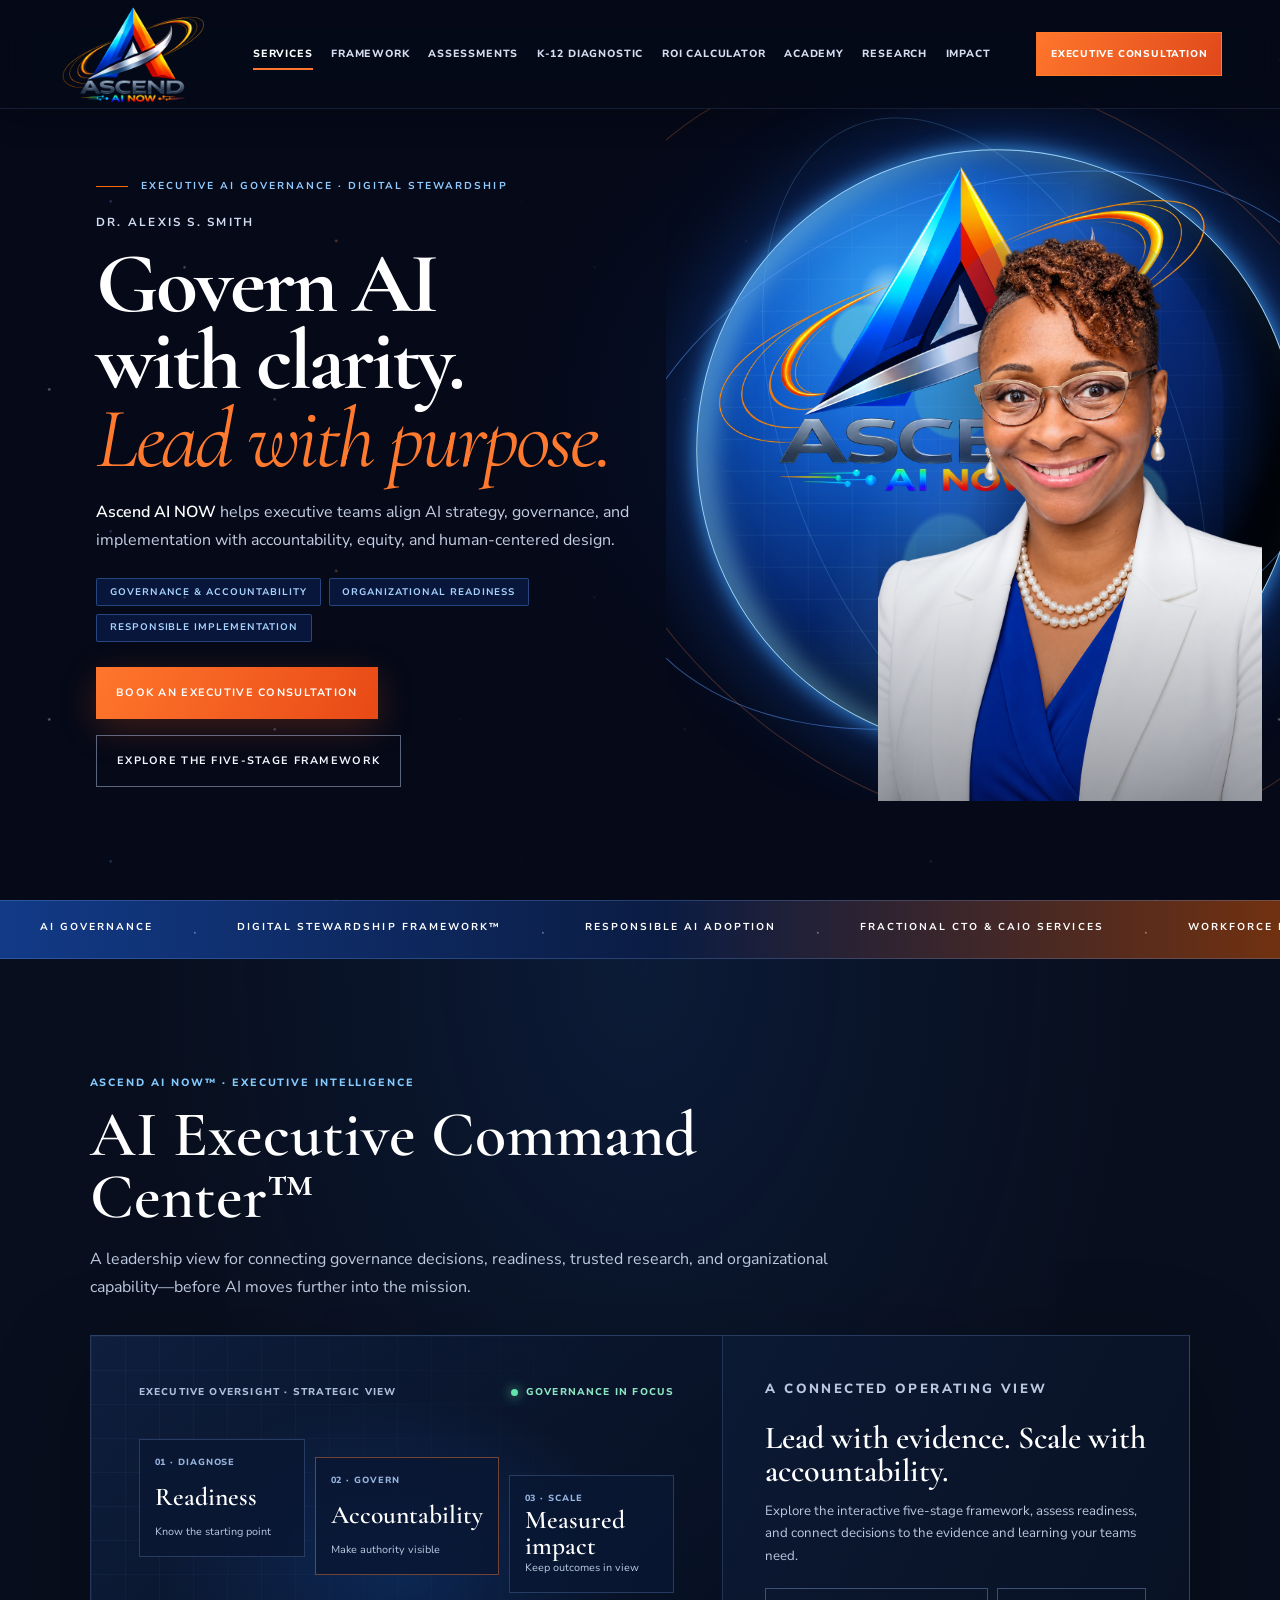
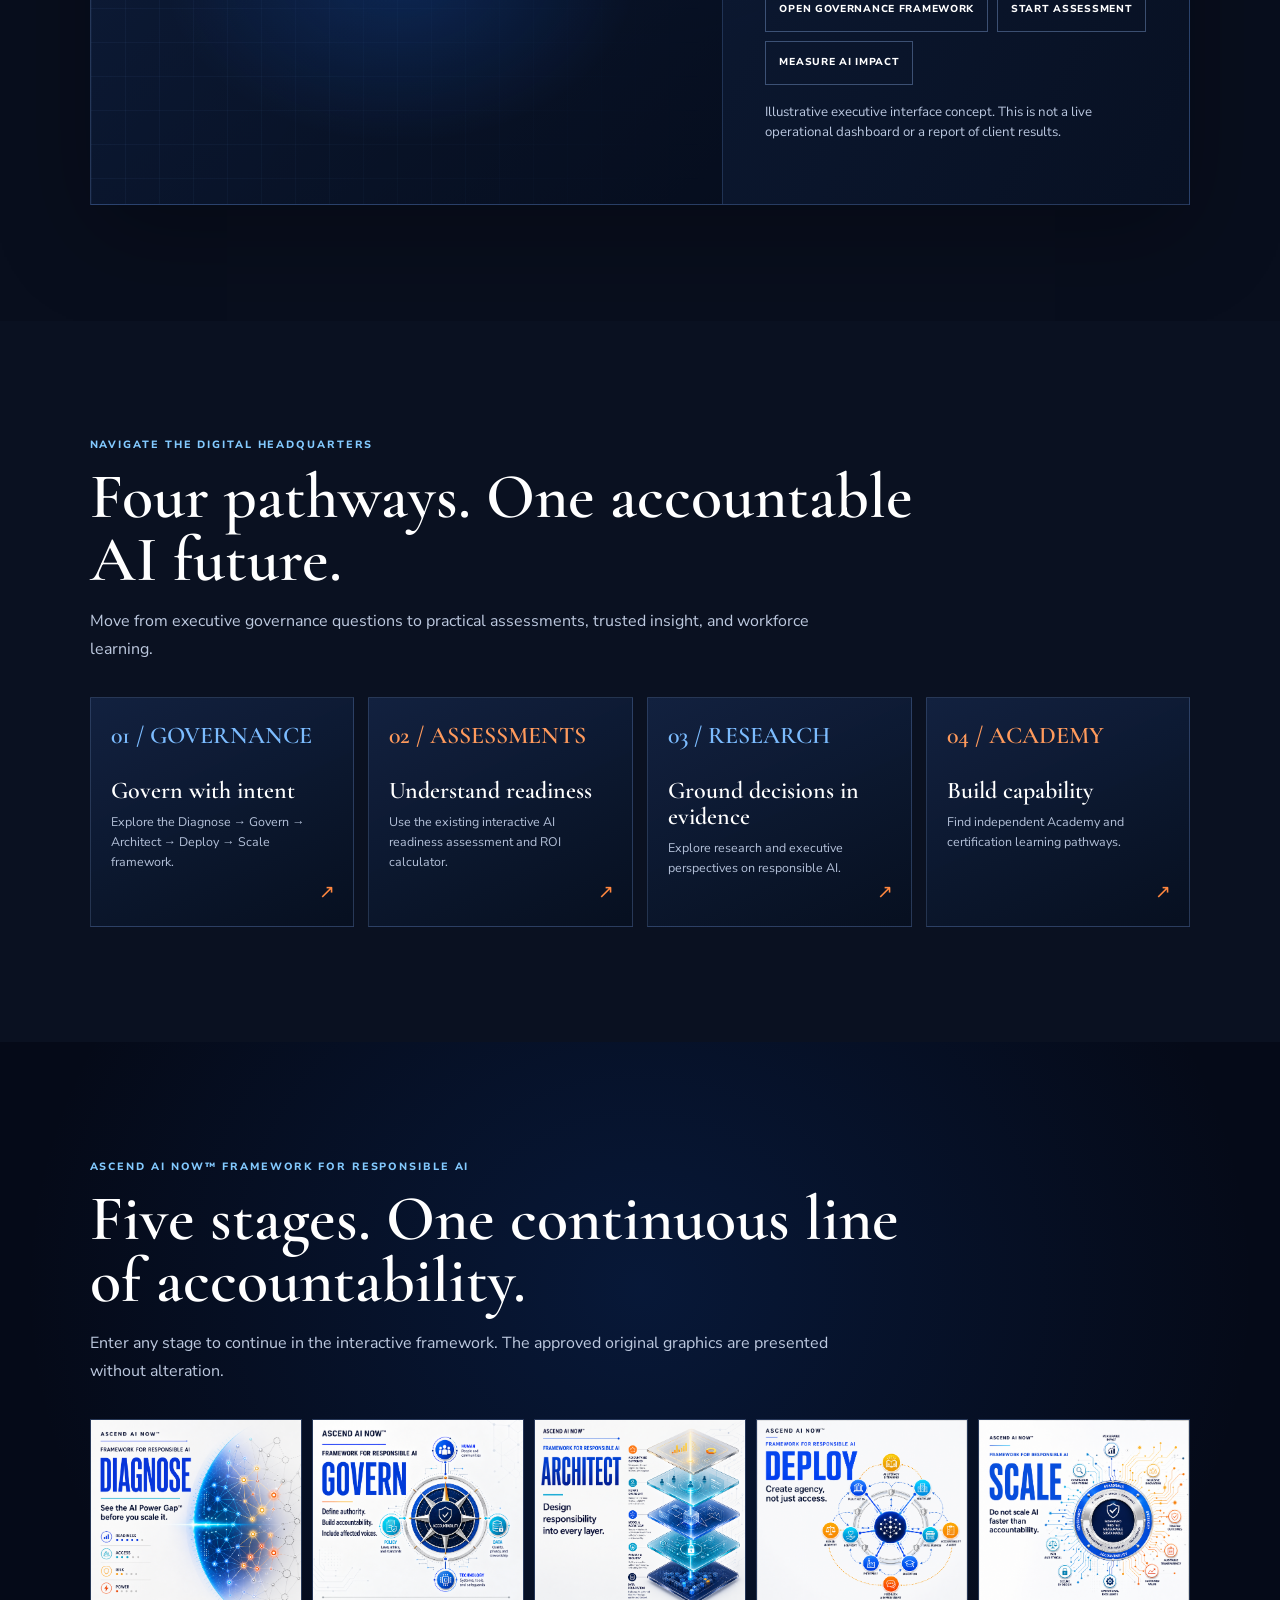
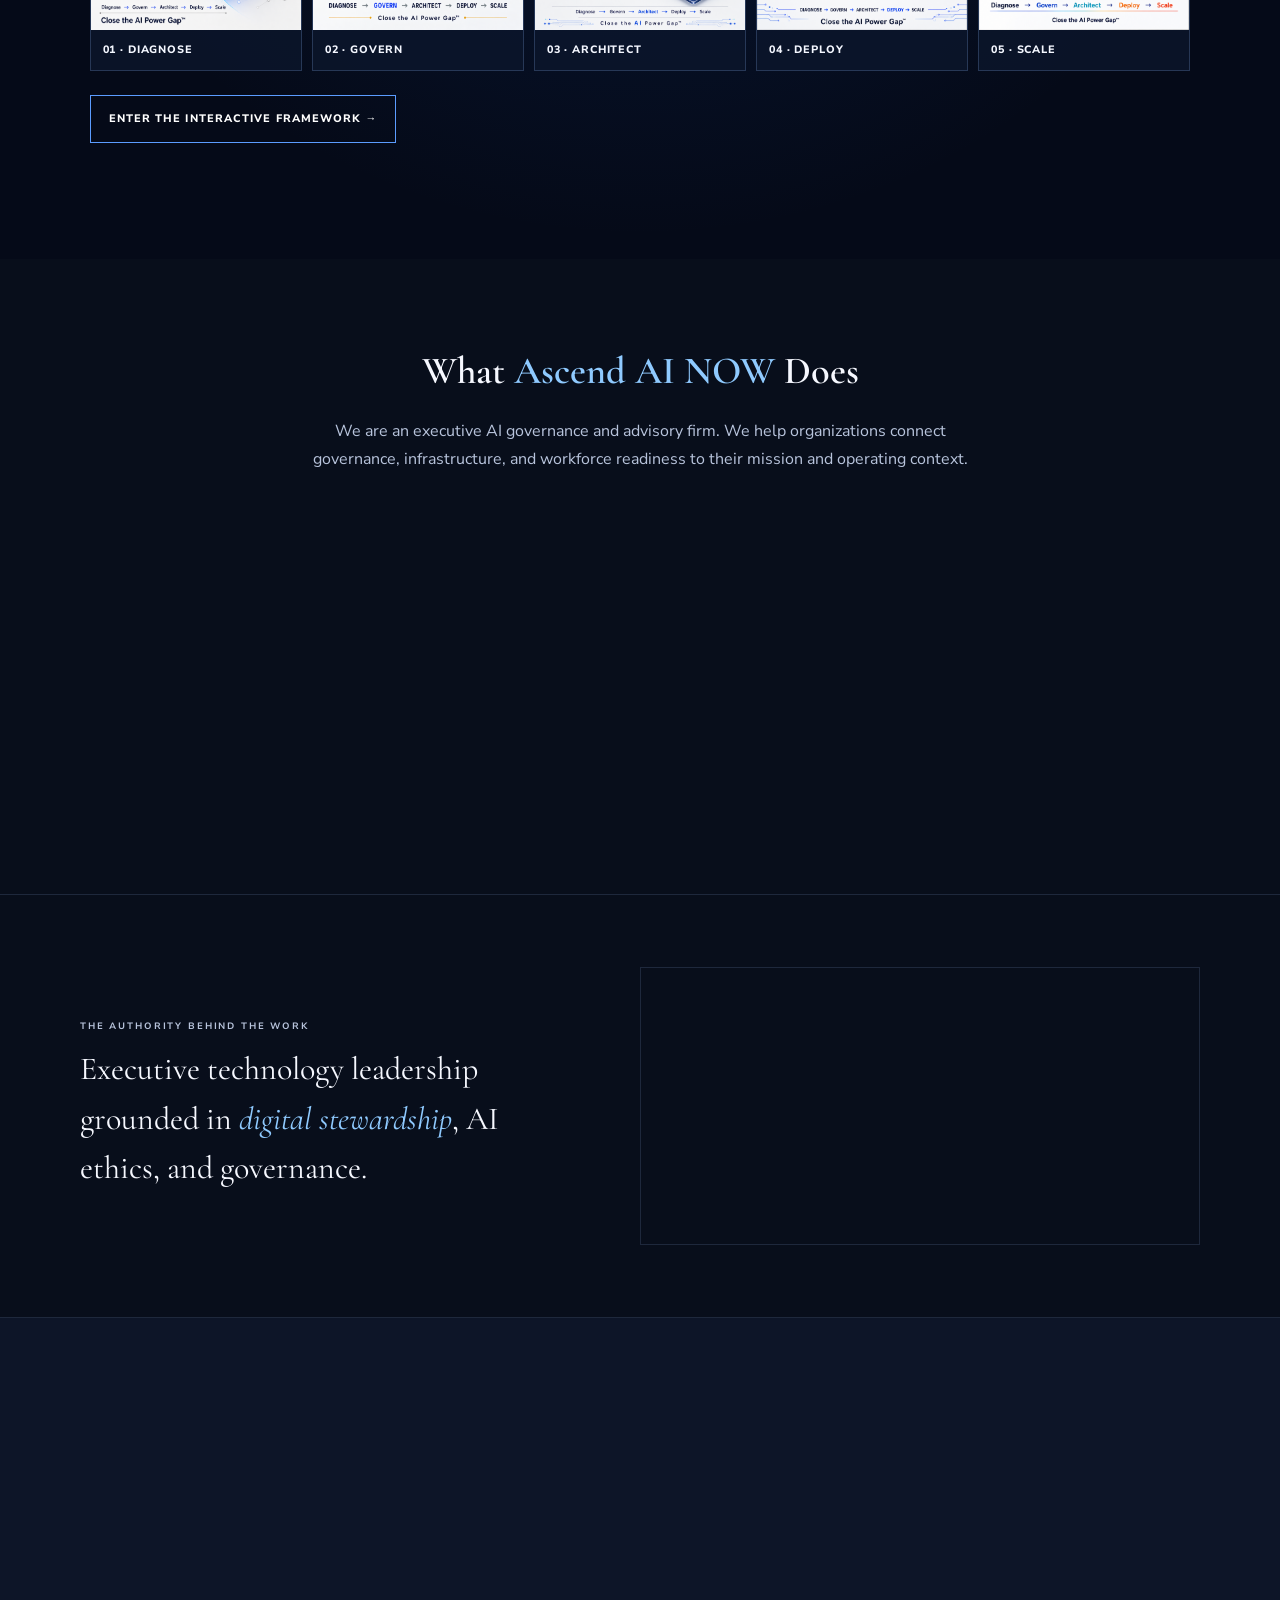
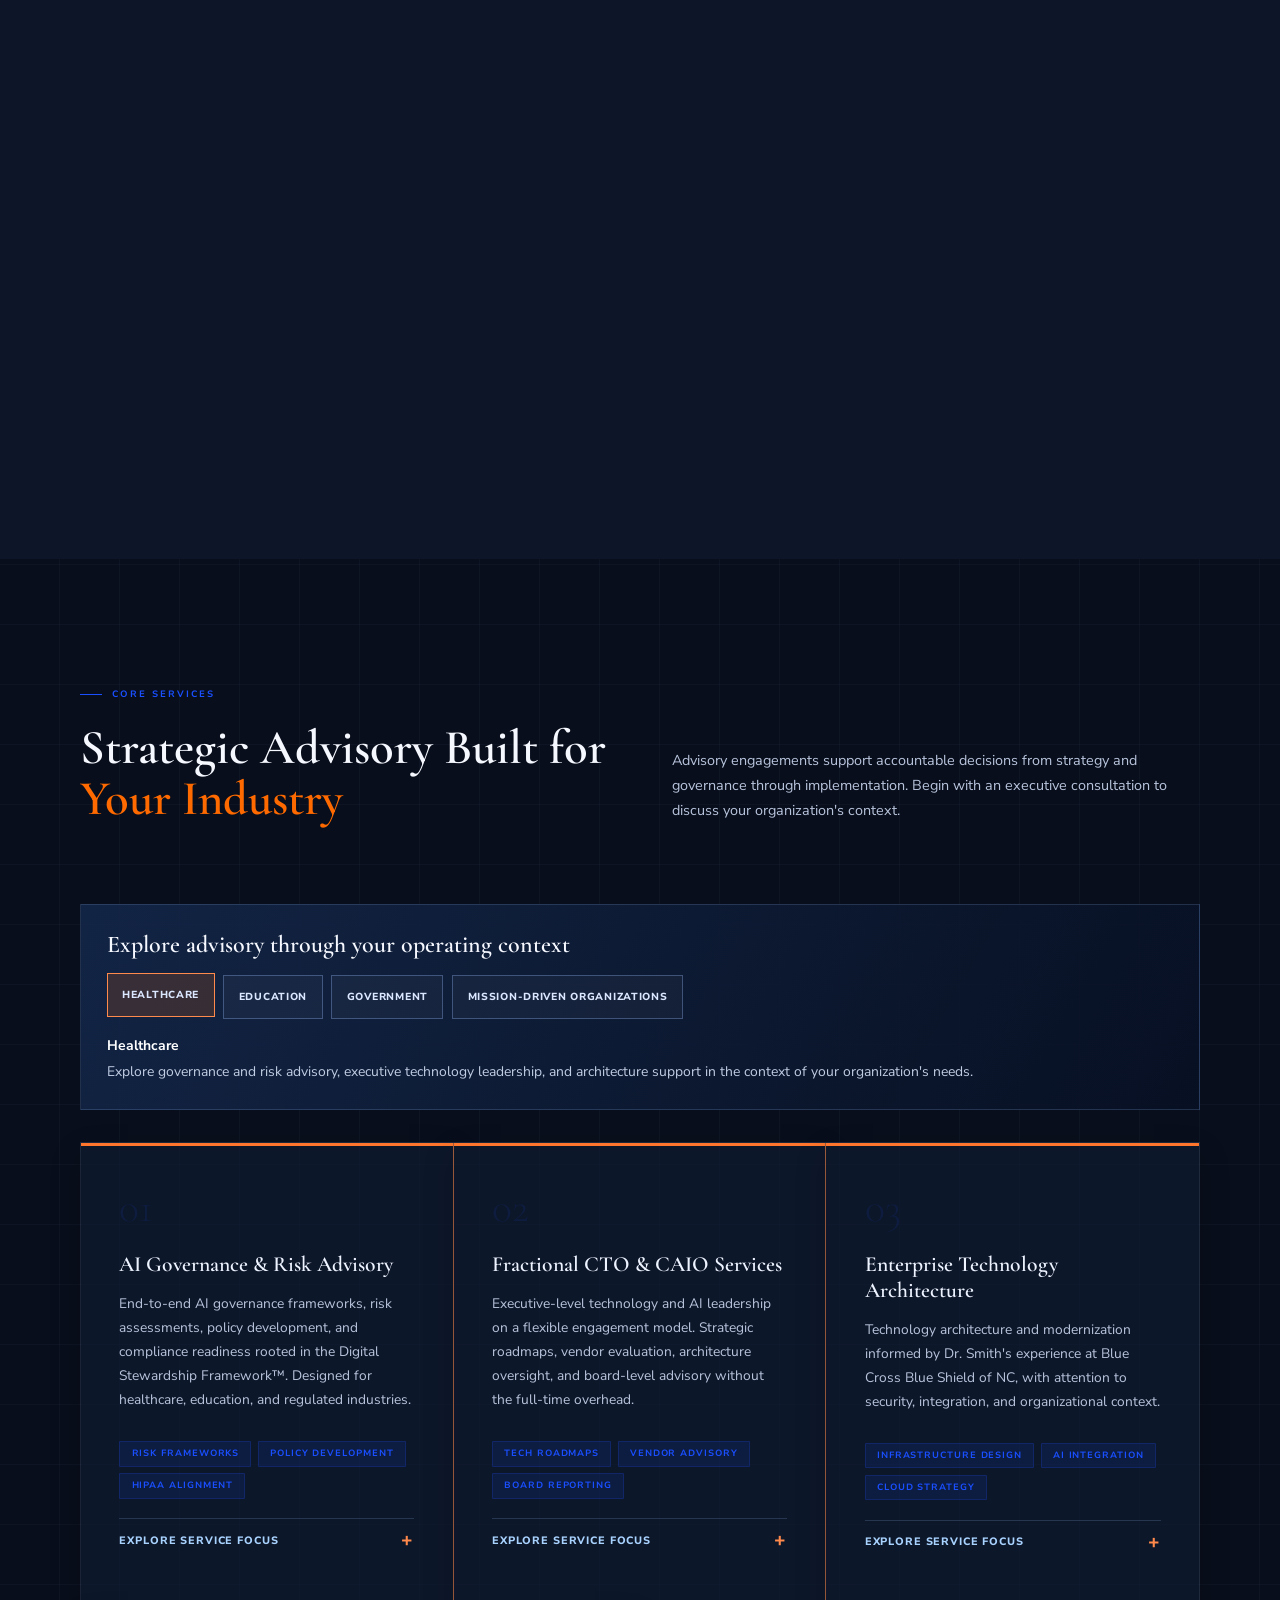
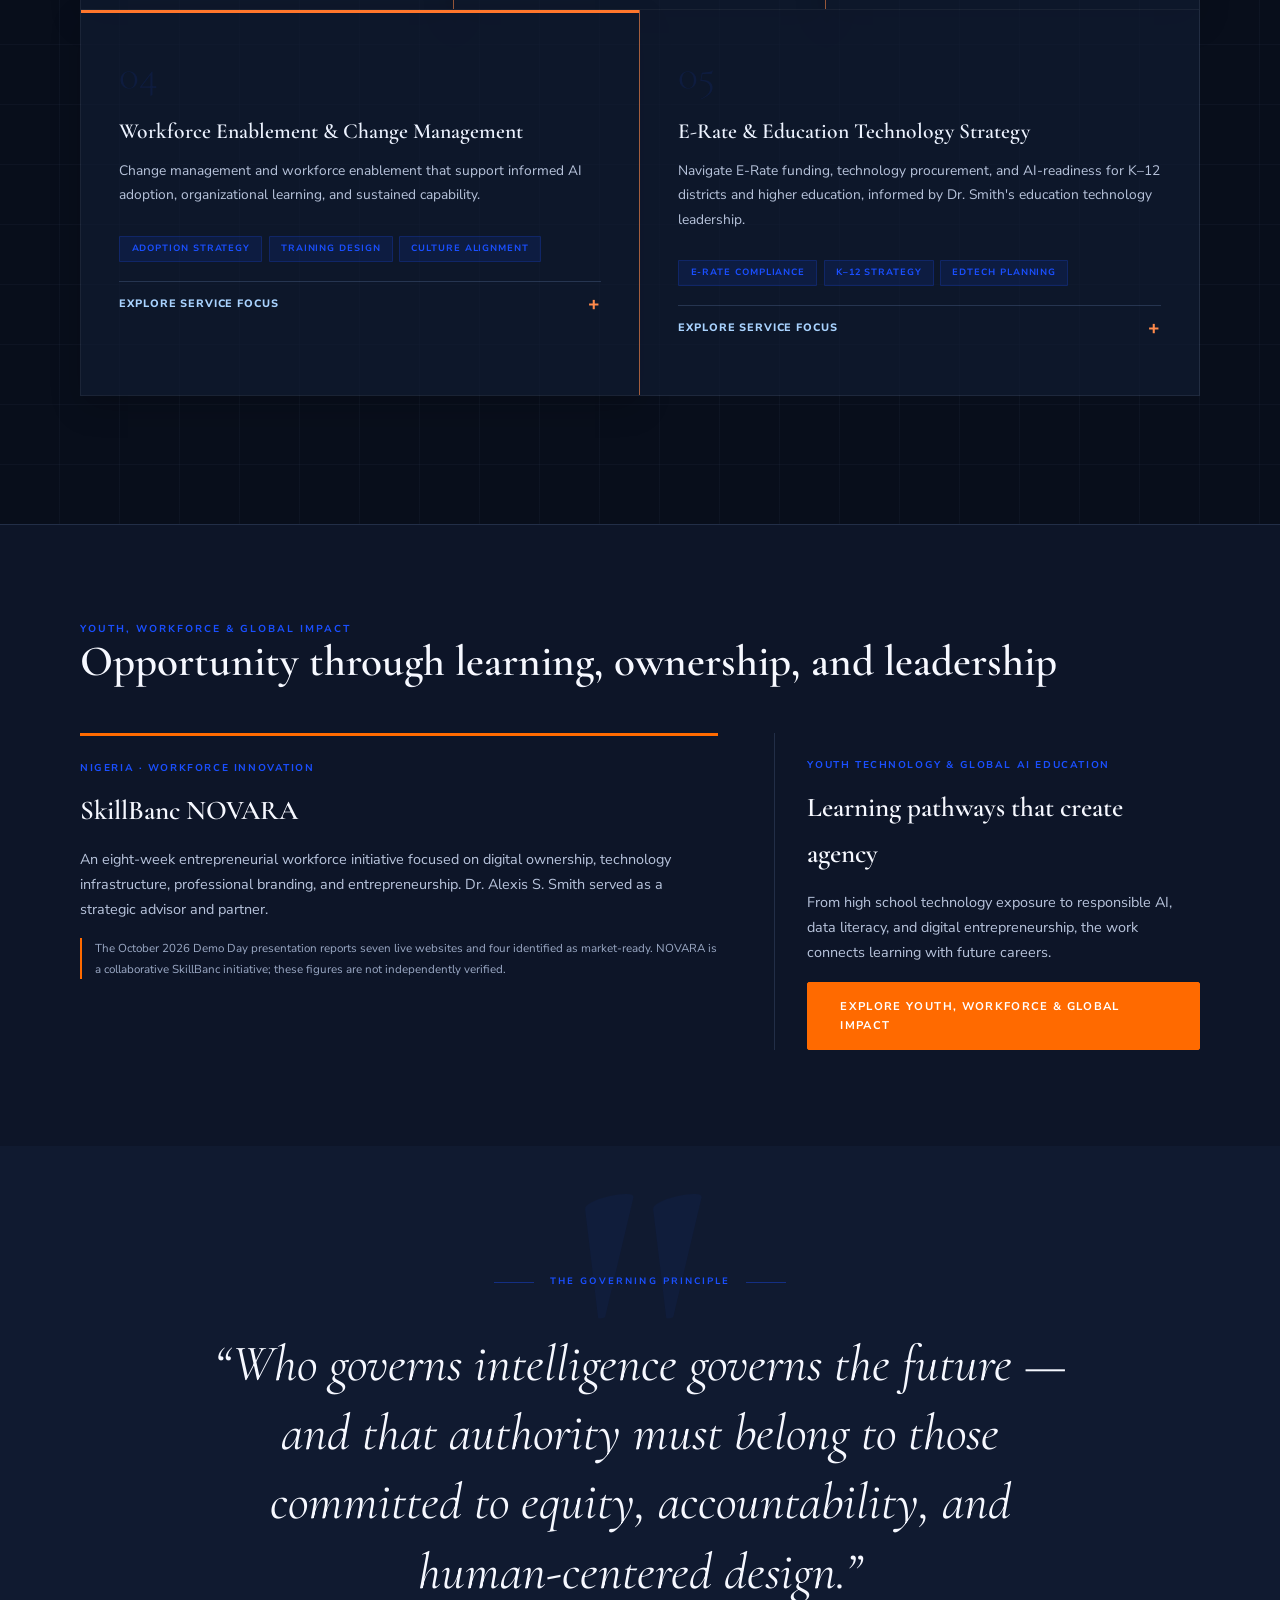
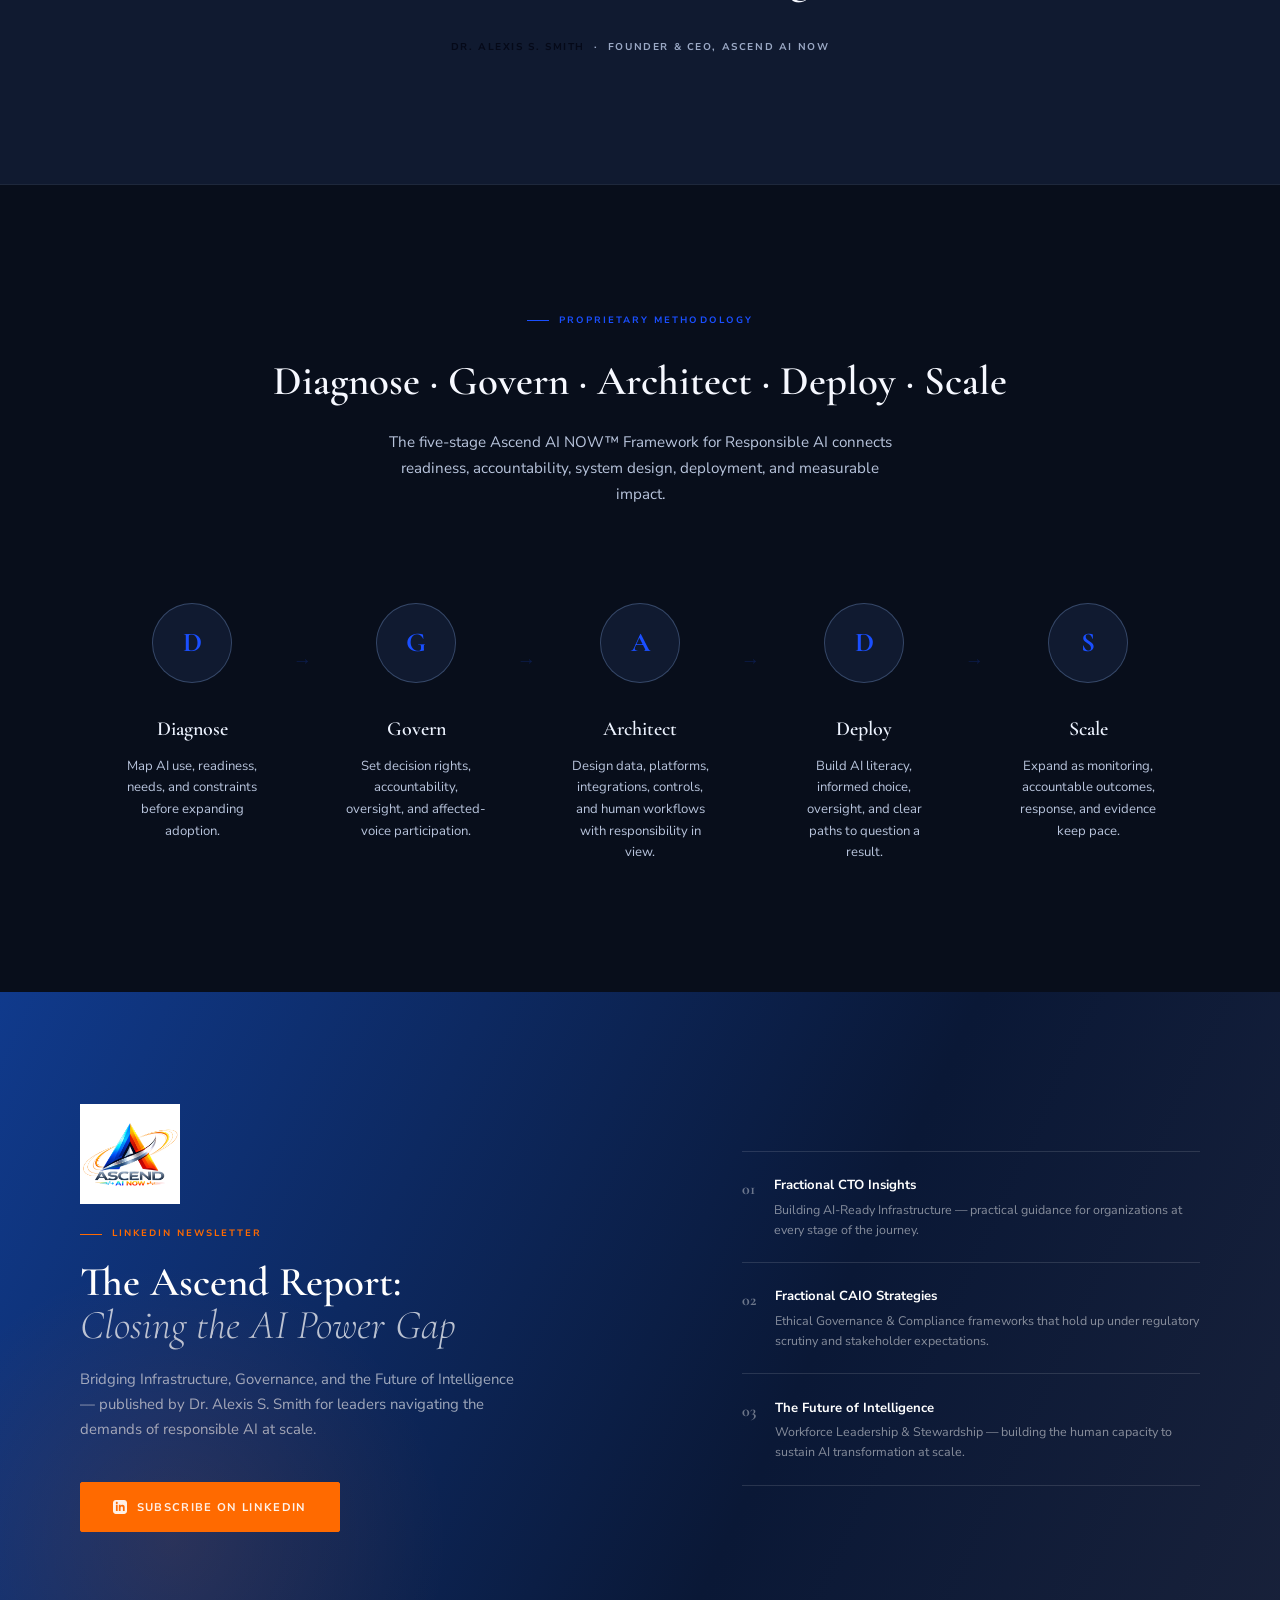
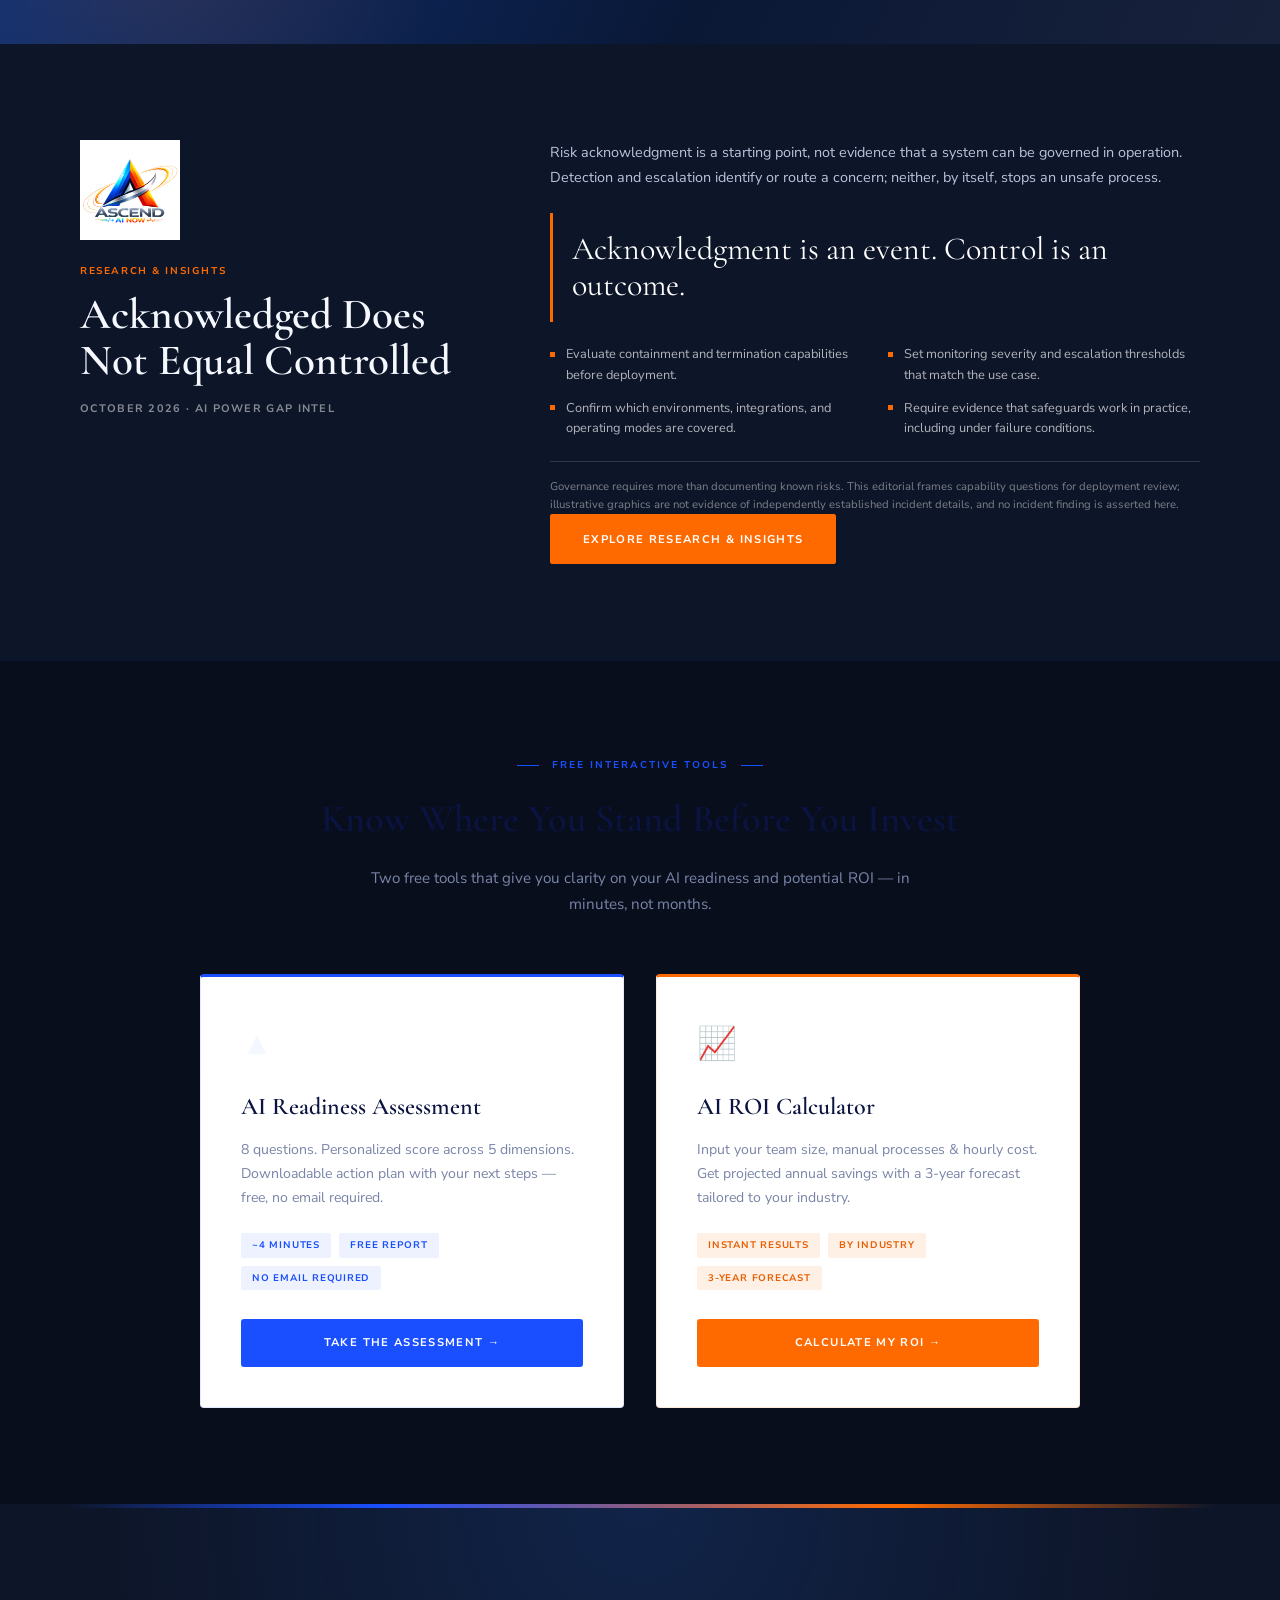
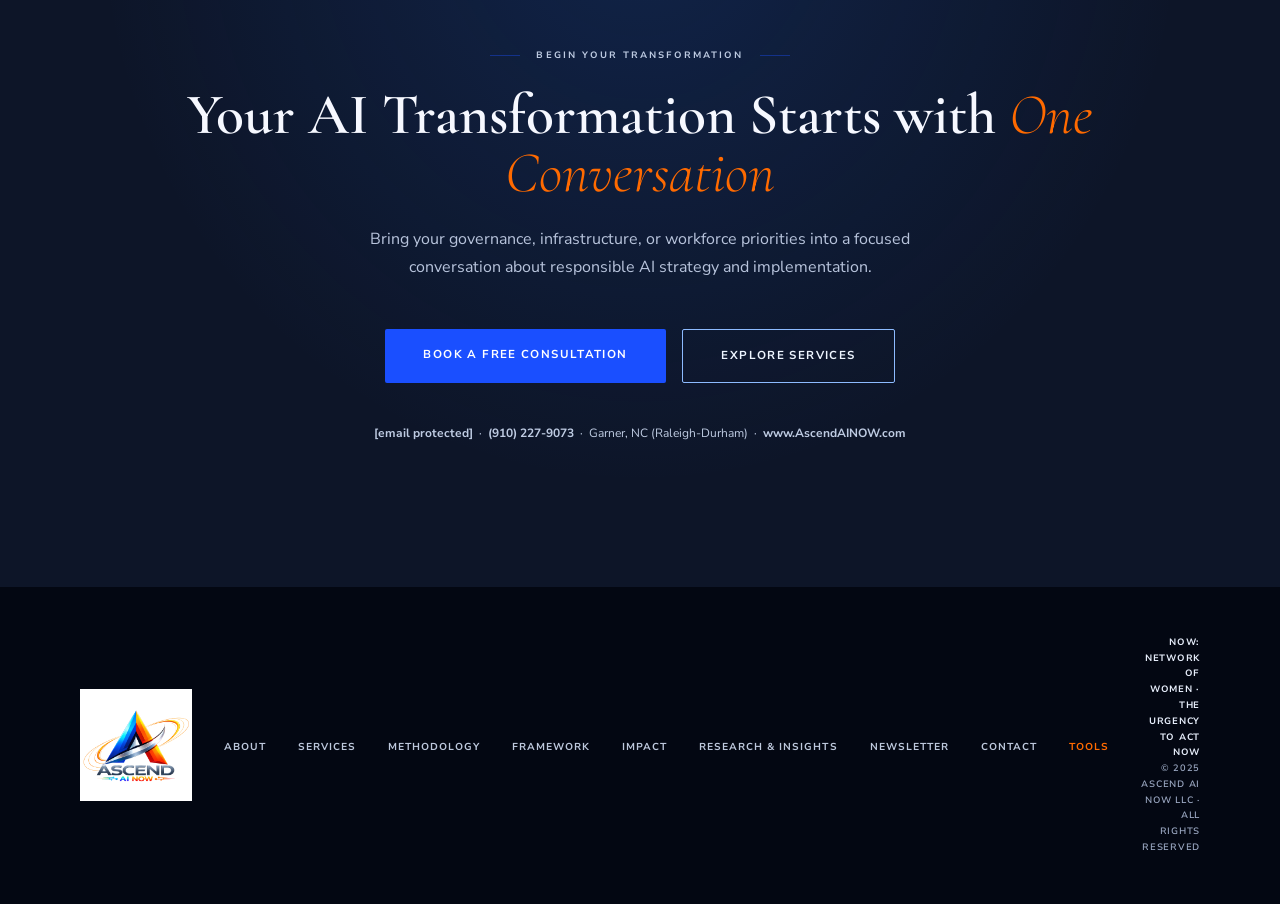
==== commit 4c6c9272: "Integrate cinematic interior page experience Co-authored-by: Copilot <223556219+Copilot@users.norepl" ====
--- a/index.html
+++ b/index.html
@@ -12,6 +12,7 @@
   <link rel="preconnect" href="https://fonts.googleapis.com">
   <link rel="preconnect" href="https://fonts.gstatic.com" crossorigin>
   <link href="https://fonts.googleapis.com/css2?family=Cormorant+Garamond:ital,wght@0,300;0,400;0,500;0,600;0,700;1,300;1,400;1,600&family=Nunito+Sans:wght@300;400;500;600;700&display=swap" rel="stylesheet">
+  <link rel="stylesheet" href="assets/site-experience.css">
   <style>
     :root {
       --white:       #ffffff;
@@ -423,6 +424,19 @@
     .digital-headquarters .mstep:hover .mstep-circle{background:#1b3159}
     .digital-headquarters .cta-label,.digital-headquarters .cta-contact,.digital-headquarters .cta-contact a{color:#becbe2}
     .digital-headquarters .btn-outline{border-color:#8dbbff;color:#eef5ff}
+    .industry-explorer{position:relative;z-index:2;max-width:1200px;margin:0 auto 2rem;padding:1.6rem;border:1px solid rgba(139,174,231,.2);background:linear-gradient(120deg,rgba(19,37,71,.95),rgba(8,16,35,.94))}
+    .industry-explorer h3{margin:0 0 1rem;color:#f6f8ff;font:600 1.5rem "Cormorant Garamond",serif}
+    .industry-options{display:flex;flex-wrap:wrap;gap:.55rem;margin-bottom:1rem}
+    .industry-option{min-height:44px;padding:.6rem .9rem;border:1px solid rgba(153,189,255,.32);background:rgba(255,255,255,.03);color:#dbe7ff;font:800 .64rem "Nunito Sans",sans-serif;letter-spacing:.07em;text-transform:uppercase;cursor:pointer;transition:background .2s,border-color .2s,transform .2s}
+    .industry-option:hover,.industry-option[aria-pressed="true"]{border-color:#ff8a4b;background:rgba(255,106,0,.16);transform:translateY(-2px)}
+    .industry-focus{min-height:3rem;color:#c1cde3;font-size:.87rem;line-height:1.6}
+    .industry-focus strong{display:block;margin-bottom:.2rem;color:#fff}
+    .svc-card.industry-match{border-color:rgba(255,138,75,.62);box-shadow:inset 0 3px #ff762c,0 12px 30px rgba(0,0,0,.18)}
+    .svc-details{margin-top:1.2rem;border-top:1px solid rgba(139,174,231,.2)}
+    .svc-details summary{display:flex;min-height:44px;align-items:center;justify-content:space-between;gap:12px;color:#a9d3ff;font-size:.67rem;font-weight:800;letter-spacing:.08em;text-transform:uppercase;cursor:pointer}
+    .svc-details summary::after{color:#ff8a4b;font-size:1.2rem;content:"+"}
+    .svc-details[open] summary::after{content:"−"}
+    .svc-details p{margin:0 0 .4rem;color:#bbc8df;font-size:.8rem;line-height:1.65}
     .digital-headquarters footer{background:#030712}
     .digital-headquarters .footer-links a{color:#bdc8dc}
     .digital-headquarters .footer-copy{color:#9ba8c2}
@@ -504,24 +518,27 @@
       .ticker-inner{animation:none}
     }
   </style>
+  <script src="assets/site-experience.js" defer></script>
 </head>
 <body class="digital-headquarters">
 
 <!-- NAV -->
-<nav id="mainNav" aria-label="Primary navigation">
-  <a class="nav-brand" href="#home" aria-label="Ascend AI NOW home">
-    <img class="nav-logo" src="assets/branding/ascend-ai-now-logo-official.png" alt="Ascend AI NOW">
+<nav id="mainNav" class="experience-nav" data-site-nav aria-label="Primary navigation">
+  <a class="experience-brand" href="#home" aria-label="Ascend AI NOW home">
+    <img class="nav-logo experience-logo-transparent" src="assets/branding/ascend-ai-now-logo-official.png" alt="Ascend AI NOW">
   </a>
-  <ul class="nav-links" id="primaryNavLinks">
-    <li><a href="framework/">Governance</a></li>
+  <ul class="experience-links" id="primaryNavLinks" data-menu-links>
+    <li><a href="#services" aria-current="page">Services</a></li>
+    <li><a href="framework/">Framework</a></li>
     <li><a href="assessment.html">Assessments</a></li>
+    <li><a href="k12assessment/">K-12 Diagnostic</a></li>
+    <li><a href="roi-calculator.html">ROI Calculator</a></li>
+    <li><a href="impact/#academy">Academy</a></li>
     <li><a href="research/">Research</a></li>
-    <li><a href="impact/#academy">Academy</a></li>
     <li><a href="impact/">Impact</a></li>
-    <li><a href="#services">Advisory</a></li>
   </ul>
-  <button class="nav-menu-toggle" id="menuToggle" type="button" aria-label="Toggle navigation menu" aria-controls="primaryNavLinks" aria-expanded="false">Menu</button>
-  <a href="mailto:info@AscendAINOW.com?subject=Executive%20AI%20governance%20consultation" class="nav-cta">Executive consultation</a>
+  <button class="experience-menu-toggle" id="menuToggle" data-menu-toggle type="button" aria-label="Toggle navigation menu" aria-controls="primaryNavLinks" aria-expanded="false">Menu</button>
+  <a href="mailto:info@AscendAINOW.com?subject=Executive%20AI%20governance%20consultation" class="experience-cta">Executive consultation</a>
 </nav>
 
 <!-- HERO -->
@@ -754,38 +771,53 @@
     </div>
     <p class="svc-desc">Advisory engagements support accountable decisions from strategy and governance through implementation. Begin with an executive consultation to discuss your organization's context.</p>
   </div>
+  <div class="industry-explorer" data-reveal>
+    <h3>Explore advisory through your operating context</h3>
+    <div class="industry-options" role="group" aria-label="Explore services by industry">
+      <button class="industry-option" type="button" data-industry="healthcare" aria-pressed="true" aria-controls="industryFocus">Healthcare</button>
+      <button class="industry-option" type="button" data-industry="education" aria-pressed="false" aria-controls="industryFocus">Education</button>
+      <button class="industry-option" type="button" data-industry="government" aria-pressed="false" aria-controls="industryFocus">Government</button>
+      <button class="industry-option" type="button" data-industry="mission" aria-pressed="false" aria-controls="industryFocus">Mission-driven organizations</button>
+    </div>
+    <p class="industry-focus" id="industryFocus" aria-live="polite"><strong>Healthcare</strong>Explore governance and risk advisory, executive technology leadership, and architecture support in the context of your organization's needs.</p>
+  </div>
   <div class="svc-grid">
-    <div class="svc-card reveal reveal-d1">
+    <div class="svc-card reveal reveal-d1" data-service-industries="healthcare education government mission">
       <div class="svc-num">01</div>
       <div class="svc-title">AI Governance &amp; Risk Advisory</div>
       <p class="svc-body">End-to-end AI governance frameworks, risk assessments, policy development, and compliance readiness rooted in the Digital Stewardship Framework&trade;. Designed for healthcare, education, and regulated industries.</p>
       <div class="svc-tags"><span class="stag">Risk Frameworks</span><span class="stag">Policy Development</span><span class="stag">HIPAA Alignment</span></div>
-    </div>
-    <div class="svc-card reveal reveal-d2">
+      <details class="svc-details"><summary>Explore service focus</summary><p>Scope governance policies, risk review, compliance readiness, oversight, and escalation around the organization's AI uses and operating context.</p></details>
+    </div>
+    <div class="svc-card reveal reveal-d2" data-service-industries="healthcare education government mission">
       <div class="svc-num">02</div>
       <div class="svc-title">Fractional CTO &amp; CAIO Services</div>
       <p class="svc-body">Executive-level technology and AI leadership on a flexible engagement model. Strategic roadmaps, vendor evaluation, architecture oversight, and board-level advisory without the full-time overhead.</p>
       <div class="svc-tags"><span class="stag">Tech Roadmaps</span><span class="stag">Vendor Advisory</span><span class="stag">Board Reporting</span></div>
-    </div>
-    <div class="svc-card reveal reveal-d3">
+      <details class="svc-details"><summary>Explore service focus</summary><p>Support executive teams with strategic roadmaps, vendor evaluation, architecture oversight, and board-level AI guidance.</p></details>
+    </div>
+    <div class="svc-card reveal reveal-d3" data-service-industries="healthcare education government">
       <div class="svc-num">03</div>
       <div class="svc-title">Enterprise Technology Architecture</div>
       <p class="svc-body">Technology architecture and modernization informed by Dr. Smith's experience at Blue Cross Blue Shield of NC, with attention to security, integration, and organizational context.</p>
       <div class="svc-tags"><span class="stag">Infrastructure Design</span><span class="stag">AI Integration</span><span class="stag">Cloud Strategy</span></div>
+      <details class="svc-details"><summary>Explore service focus</summary><p>Consider infrastructure, data flows, integrations, security, and human workflows when planning technology architecture and modernization.</p></details>
     </div>
   </div>
   <div class="svc-grid-row2">
-    <div class="svc-card reveal reveal-d1">
+    <div class="svc-card reveal reveal-d1" data-service-industries="healthcare education government mission">
       <div class="svc-num">04</div>
       <div class="svc-title">Workforce Enablement &amp; Change Management</div>
       <p class="svc-body">Change management and workforce enablement that support informed AI adoption, organizational learning, and sustained capability.</p>
       <div class="svc-tags"><span class="stag">Adoption Strategy</span><span class="stag">Training Design</span><span class="stag">Culture Alignment</span></div>
-    </div>
-    <div class="svc-card reveal reveal-d2">
+      <details class="svc-details"><summary>Explore service focus</summary><p>Connect workforce learning, communications, and adoption planning to roles, responsibilities, and organizational readiness.</p></details>
+    </div>
+    <div class="svc-card reveal reveal-d2" data-service-industries="education government">
       <div class="svc-num">05</div>
       <div class="svc-title">E-Rate &amp; Education Technology Strategy</div>
       <p class="svc-body">Navigate E-Rate funding, technology procurement, and AI-readiness for K&ndash;12 districts and higher education, informed by Dr. Smith's education technology leadership.</p>
       <div class="svc-tags"><span class="stag">E-Rate Compliance</span><span class="stag">K&ndash;12 Strategy</span><span class="stag">EdTech Planning</span></div>
+      <details class="svc-details"><summary>Explore service focus</summary><p>Discuss E-Rate funding, technology procurement, and education technology strategy in relation to school and district priorities.</p></details>
     </div>
   </div>
 </section>
@@ -992,22 +1024,6 @@
 </footer>
 
 <script>
-  // Nav scroll
-  var navEl = document.getElementById('mainNav');
-  var menuToggle = document.getElementById('menuToggle');
-  var navLinks = document.getElementById('primaryNavLinks');
-  function closeMenu(){ menuToggle.setAttribute('aria-expanded','false'); navLinks.classList.remove('open'); }
-  menuToggle.addEventListener('click', function(){
-    var isOpen = menuToggle.getAttribute('aria-expanded') === 'true';
-    menuToggle.setAttribute('aria-expanded', String(!isOpen));
-    navLinks.classList.toggle('open', !isOpen);
-  });
-  navLinks.addEventListener('click', function(event){ if (event.target.closest('a')) closeMenu(); });
-  document.addEventListener('keydown', function(event){ if (event.key === 'Escape') closeMenu(); });
-  window.addEventListener('scroll', function() {
-    navEl.classList.toggle('scrolled', window.scrollY > 60);
-  });
-
   // Scroll reveals
   var reveals = document.querySelectorAll('.reveal');
   var revealObs = new IntersectionObserver(function(entries) {
@@ -1020,6 +1036,31 @@
   }, { threshold: 0.12 });
   reveals.forEach(function(el) { revealObs.observe(el); });
 
+  var industryCopy = {
+    healthcare: {title:'Healthcare',copy:"Explore governance and risk advisory, executive technology leadership, and architecture support in the context of your organization's needs."},
+    education: {title:'Education',copy:'Explore governance, workforce learning, education technology strategy, and E-Rate planning for schools and higher education.'},
+    government: {title:'Government',copy:'Explore AI governance, executive oversight, technology architecture, and workforce readiness in public-sector contexts.'},
+    mission: {title:'Mission-driven organizations',copy:'Explore governance, advisory, and workforce enablement grounded in mission, accountability, and organizational capacity.'}
+  };
+  var industryButtons = document.querySelectorAll('[data-industry]');
+  var serviceCards = document.querySelectorAll('[data-service-industries]');
+  industryButtons.forEach(function(button) {
+    button.addEventListener('click', function() {
+      var industry = button.dataset.industry;
+      var focus = industryCopy[industry];
+      if (!focus) return;
+      industryButtons.forEach(function(item) {
+        item.setAttribute('aria-pressed', String(item === button));
+      });
+      serviceCards.forEach(function(card) {
+        card.classList.toggle('industry-match', card.dataset.serviceIndustries.split(' ').includes(industry));
+      });
+      var focusPanel = document.getElementById('industryFocus');
+      focusPanel.innerHTML = '<strong>' + focus.title + '</strong>' + focus.copy;
+    });
+  });
+  document.querySelector('.industry-option[aria-pressed="true"]').click();
+
 </script>
 </body>
 </html>
--- a/assets/site-experience.css
+++ b/assets/site-experience.css
@@ -0,0 +1,334 @@
+:root {
+  --experience-navy: #050918;
+  --experience-blue: #286cff;
+  --experience-orange: #ff762c;
+  --experience-cyan: #83caff;
+  --experience-ink: #111b31;
+  --experience-line: rgba(139, 174, 231, .2);
+  --experience-nav-height: 90px;
+}
+
+@view-transition {
+  navigation: auto;
+}
+
+html {
+  scroll-padding-top: calc(var(--experience-nav-height) + 16px);
+}
+
+body.has-interior-nav {
+  padding-top: var(--experience-nav-height);
+}
+
+body.has-interior-nav .prog-wrap,
+body.has-interior-nav .steps-bar {
+  top: var(--experience-nav-height);
+}
+
+.experience-nav {
+  position: fixed;
+  inset: 0 0 auto;
+  z-index: 1000;
+  display: flex;
+  min-height: var(--experience-nav-height);
+  align-items: center;
+  justify-content: space-between;
+  gap: clamp(12px, 2vw, 28px);
+  padding: 7px clamp(16px, 4vw, 64px);
+  border-bottom: 1px solid rgba(151, 182, 240, .16);
+  background: rgba(5, 9, 24, .94);
+  box-shadow: 0 8px 30px rgba(0, 0, 0, .16);
+  backdrop-filter: blur(18px);
+  font-family: "Nunito Sans", sans-serif;
+}
+
+.experience-nav.is-scrolled {
+  background: rgba(5, 9, 24, .98);
+  box-shadow: 0 10px 34px rgba(0, 0, 0, .24);
+}
+
+.experience-brand {
+  display: flex;
+  flex: 0 0 auto;
+  align-items: center;
+  color: #fff;
+  text-decoration: none;
+}
+
+.experience-brand img {
+  display: block;
+  width: 128px;
+  height: 76px;
+  margin: 0;
+  object-fit: contain;
+  background: transparent;
+}
+
+.experience-brand .experience-logo-transparent {
+  background: transparent;
+}
+
+.experience-links {
+  display: flex;
+  align-items: center;
+  justify-content: center;
+  gap: clamp(10px, 1.45vw, 23px);
+  margin: 0;
+  padding: 0;
+  list-style: none;
+}
+
+.experience-links a {
+  display: inline-flex;
+  min-height: 44px;
+  align-items: center;
+  color: #d5def0;
+  font-size: .65rem;
+  font-weight: 800;
+  letter-spacing: .08em;
+  text-decoration: none;
+  text-transform: uppercase;
+  transition: color .2s ease;
+  white-space: nowrap;
+}
+
+.experience-links a:hover,
+.experience-links a[aria-current="page"] {
+  color: #fff;
+}
+
+.experience-links a:hover::after,
+.experience-links a[aria-current="page"]::after {
+  transform: scaleX(1);
+}
+
+.experience-links a::after {
+  position: absolute;
+  right: 0;
+  bottom: 6px;
+  left: 0;
+  height: 2px;
+  background: var(--experience-orange);
+  content: "";
+  transform: scaleX(0);
+  transform-origin: left;
+  transition: transform .2s ease;
+}
+
+.experience-links li {
+  position: relative;
+}
+
+.experience-cta {
+  display: inline-flex;
+  min-height: 44px;
+  flex: 0 0 auto;
+  align-items: center;
+  justify-content: center;
+  padding: 0 14px;
+  border: 1px solid rgba(255, 126, 40, .8);
+  background: linear-gradient(120deg, #ff762c, #df481b);
+  color: #fff;
+  font-size: .62rem;
+  font-weight: 800;
+  letter-spacing: .08em;
+  text-decoration: none;
+  text-transform: uppercase;
+  transition: box-shadow .2s ease, transform .2s ease;
+  white-space: nowrap;
+}
+
+.experience-cta:hover {
+  box-shadow: 0 8px 24px rgba(255, 118, 44, .22);
+  transform: translateY(-2px);
+}
+
+.experience-menu-toggle {
+  display: none;
+  min-width: 48px;
+  min-height: 44px;
+  align-items: center;
+  justify-content: center;
+  border: 1px solid rgba(207, 222, 255, .5);
+  background: transparent;
+  color: #fff;
+  cursor: pointer;
+  font: 800 .68rem "Nunito Sans", sans-serif;
+  text-transform: uppercase;
+}
+
+:focus-visible {
+  outline: 3px solid var(--experience-cyan);
+  outline-offset: 3px;
+}
+
+[data-reveal] {
+  opacity: 1;
+  transform: none;
+}
+
+.has-motion [data-reveal] {
+  opacity: 0;
+  transform: translateY(18px);
+  transition: opacity .65s ease, transform .65s ease;
+}
+
+.has-motion [data-reveal].is-revealed {
+  opacity: 1;
+  transform: translateY(0);
+}
+
+.page-hero {
+  position: relative;
+  isolation: isolate;
+  overflow: hidden;
+  padding-top: clamp(56px, 8vw, 104px);
+  padding-bottom: clamp(48px, 7vw, 88px);
+  background:
+    radial-gradient(ellipse at 78% 12%, rgba(40, 108, 255, .24), transparent 44%),
+    radial-gradient(ellipse at 95% 100%, rgba(255, 118, 44, .12), transparent 40%),
+    linear-gradient(125deg, #050918, #0b1b3b 68%, #071026);
+  color: #fff;
+}
+
+.page-hero h1 {
+  max-width: 900px;
+  font-size: clamp(2.8rem, 7.2vw, 5rem);
+  text-wrap: balance;
+}
+
+body.has-interior-nav h1,
+body.has-interior-nav h2,
+body.has-interior-nav h3 {
+  font-family: "Cormorant Garamond", serif;
+}
+
+body.has-interior-nav .hdr,
+body.has-interior-nav .calc-header {
+  background:
+    radial-gradient(ellipse at 78% 8%, rgba(40, 108, 255, .24), transparent 44%),
+    radial-gradient(ellipse at 92% 100%, rgba(255, 118, 44, .12), transparent 42%),
+    linear-gradient(125deg, #050918, #0b1b3b 68%, #071026);
+}
+
+.page-hero::after {
+  position: absolute;
+  z-index: -1;
+  top: -45%;
+  right: -8%;
+  width: min(64vw, 760px);
+  aspect-ratio: 1;
+  border: 1px solid rgba(131, 202, 255, .18);
+  border-radius: 50%;
+  box-shadow: 0 0 0 32px rgba(131, 202, 255, .025), 0 0 0 76px rgba(131, 202, 255, .02);
+  content: "";
+  animation: experience-orbit 36s linear infinite;
+  pointer-events: none;
+}
+
+.experience-card {
+  transition: border-color .25s ease, box-shadow .25s ease, transform .25s ease;
+}
+
+.experience-card:hover {
+  border-color: rgba(40, 108, 255, .48);
+  box-shadow: 0 18px 42px rgba(3, 10, 29, .16);
+  transform: translateY(-4px);
+}
+
+@keyframes experience-orbit {
+  to { transform: rotate(360deg); }
+}
+
+@media (max-width: 1260px) {
+  .experience-nav {
+    flex-wrap: wrap;
+    gap: 8px 14px;
+    padding-right: clamp(16px, 4vw, 36px);
+    padding-left: clamp(16px, 4vw, 36px);
+  }
+
+  .experience-brand {
+    margin-right: auto;
+  }
+
+  .experience-brand img {
+    width: 112px;
+    height: 68px;
+  }
+
+  .experience-menu-toggle {
+    display: inline-flex;
+    order: 1;
+  }
+
+  .experience-cta {
+    order: 2;
+    margin-left: auto;
+  }
+
+  .experience-links {
+    display: none;
+    order: 3;
+    flex: 0 0 100%;
+    align-items: stretch;
+    flex-direction: column;
+    gap: 0;
+    padding: 4px 0 10px;
+  }
+
+  .experience-links.is-open {
+    display: flex;
+  }
+
+  .experience-links a {
+    display: flex;
+    min-height: 44px;
+    border-top: 1px solid rgba(151, 182, 240, .14);
+  }
+
+  .experience-links a::after {
+    display: none;
+  }
+}
+
+@media (max-width: 620px) {
+  :root {
+    --experience-nav-height: 76px;
+  }
+
+  .experience-nav {
+    min-height: var(--experience-nav-height);
+    padding-top: 4px;
+    padding-bottom: 4px;
+  }
+
+  .experience-brand img {
+    width: 100px;
+    height: 62px;
+  }
+
+  .experience-cta {
+    max-width: 156px;
+    padding: 0 10px;
+    font-size: .56rem;
+    white-space: normal;
+    text-align: center;
+  }
+}
+
+@media (prefers-reduced-motion: reduce) {
+  *,
+  *::before,
+  *::after {
+    scroll-behavior: auto !important;
+    animation-duration: .01ms !important;
+    animation-iteration-count: 1 !important;
+    transition-duration: .01ms !important;
+  }
+
+  .has-motion [data-reveal] {
+    opacity: 1;
+    transform: none;
+  }
+}
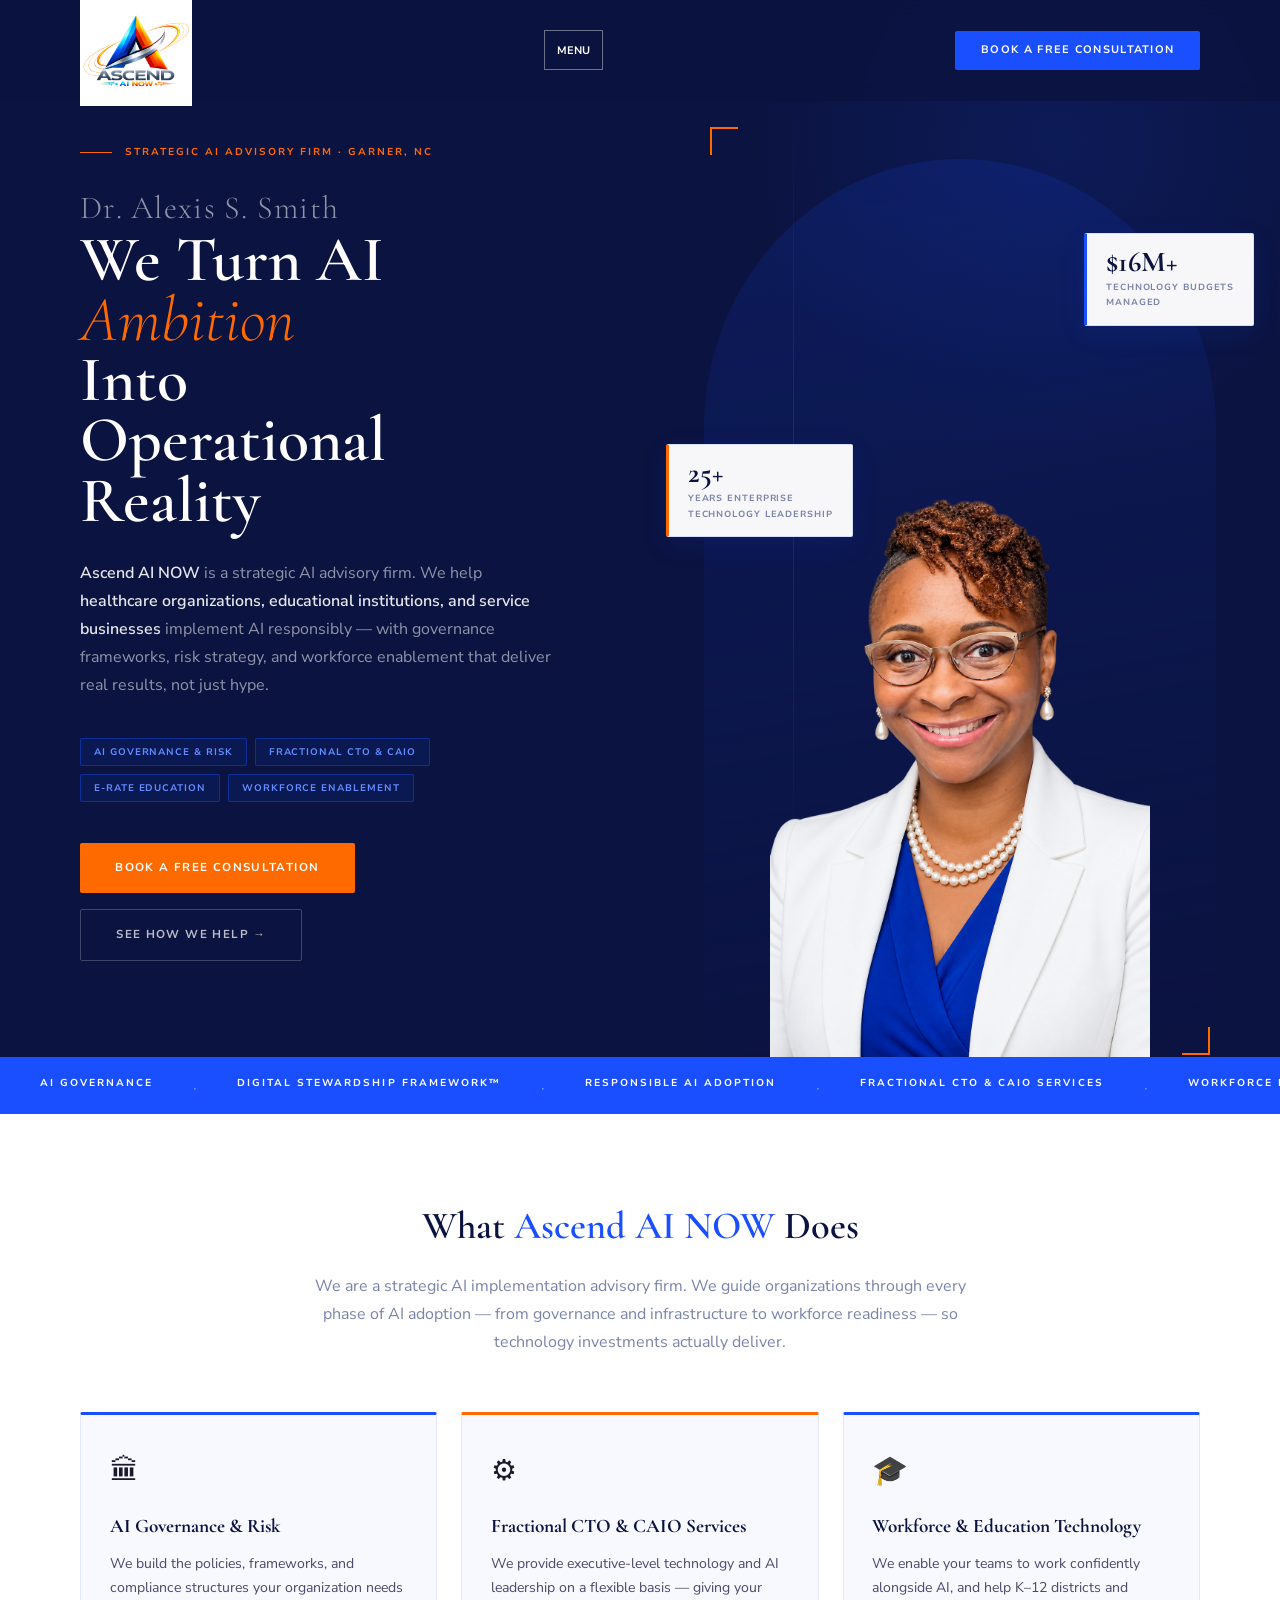
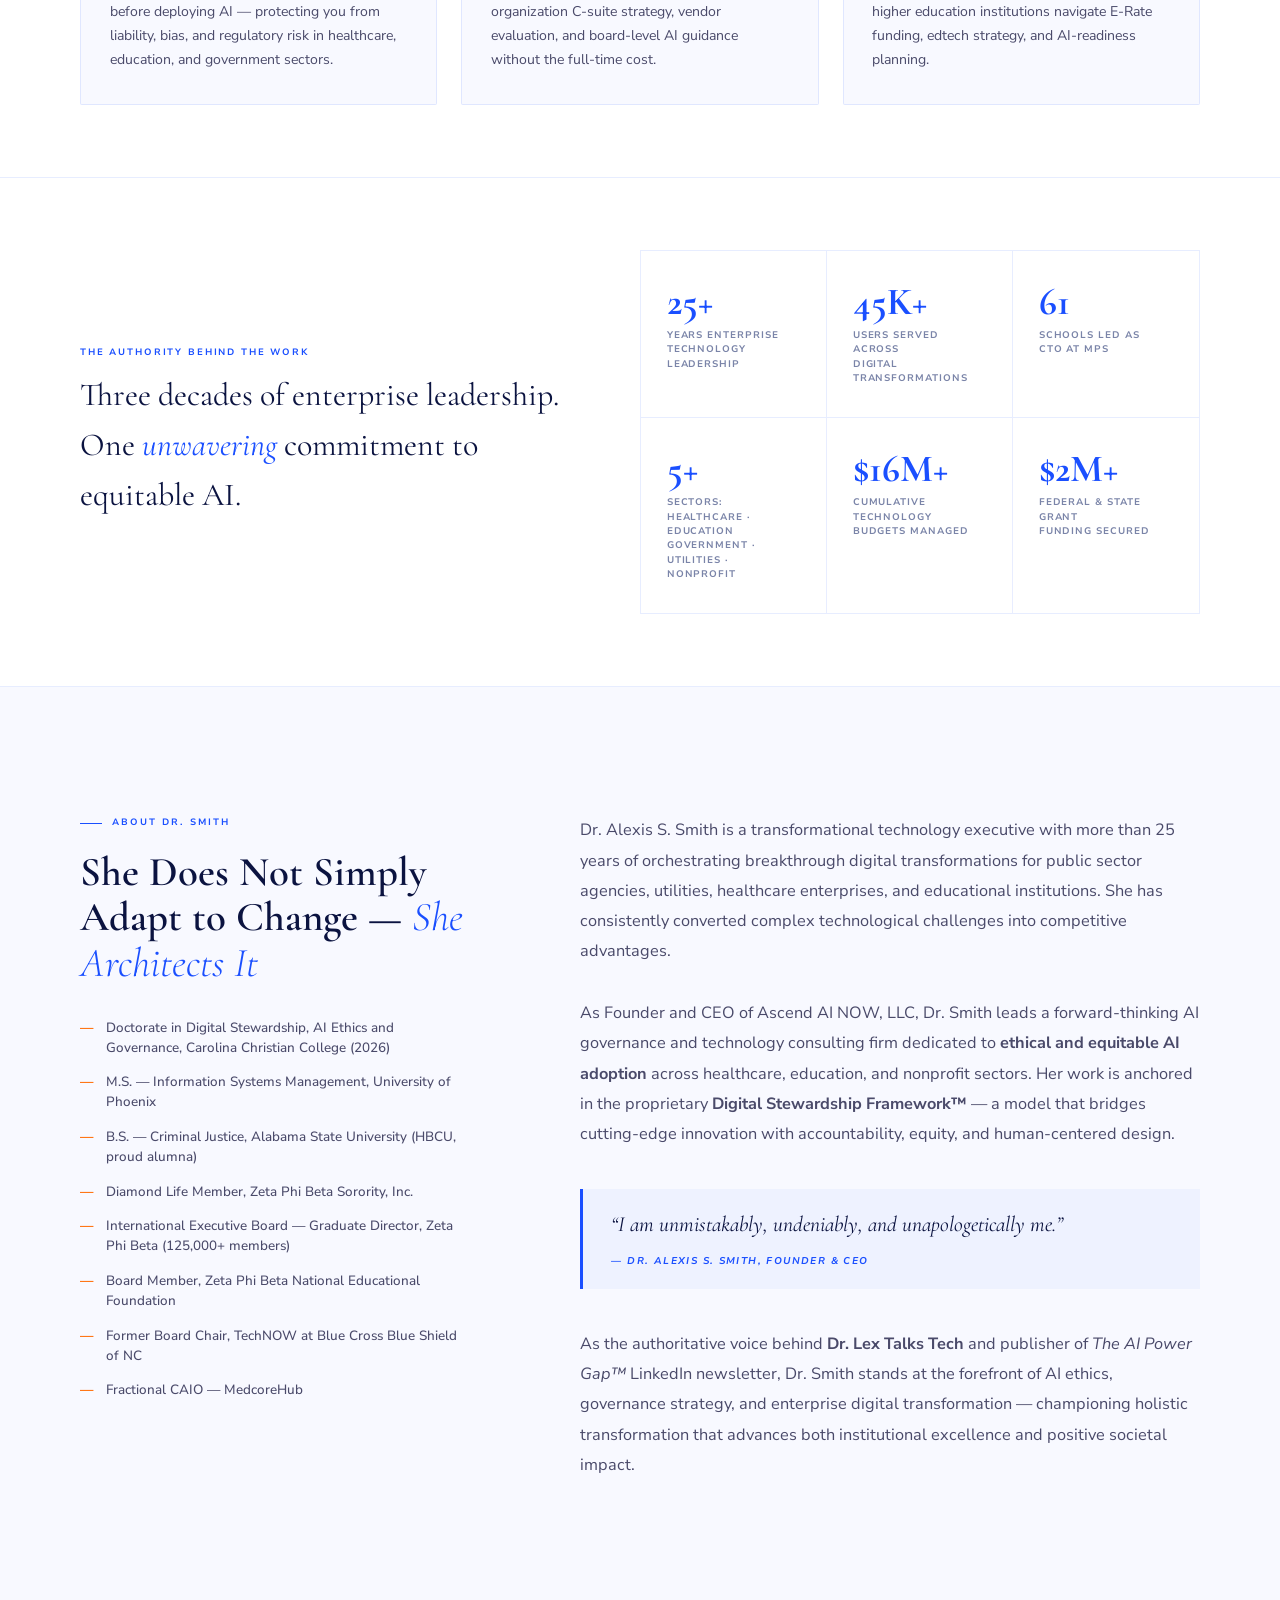
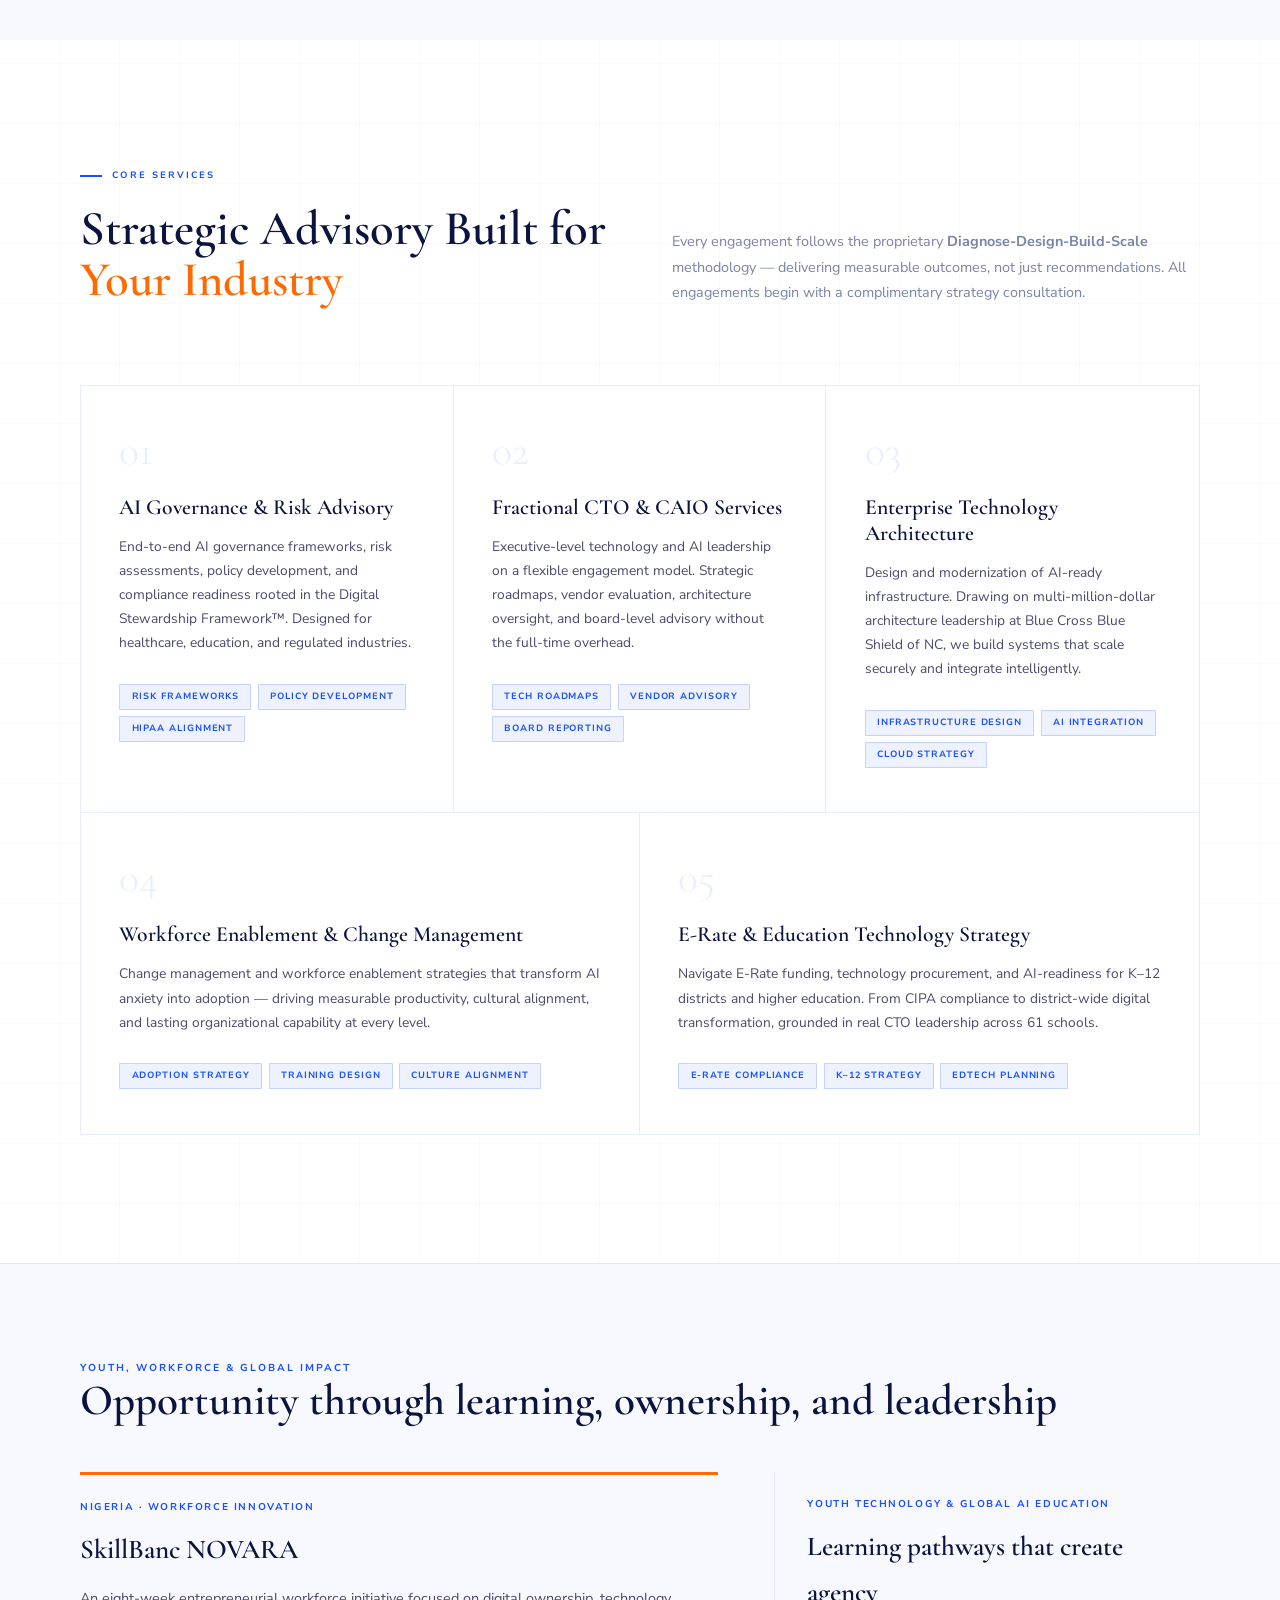
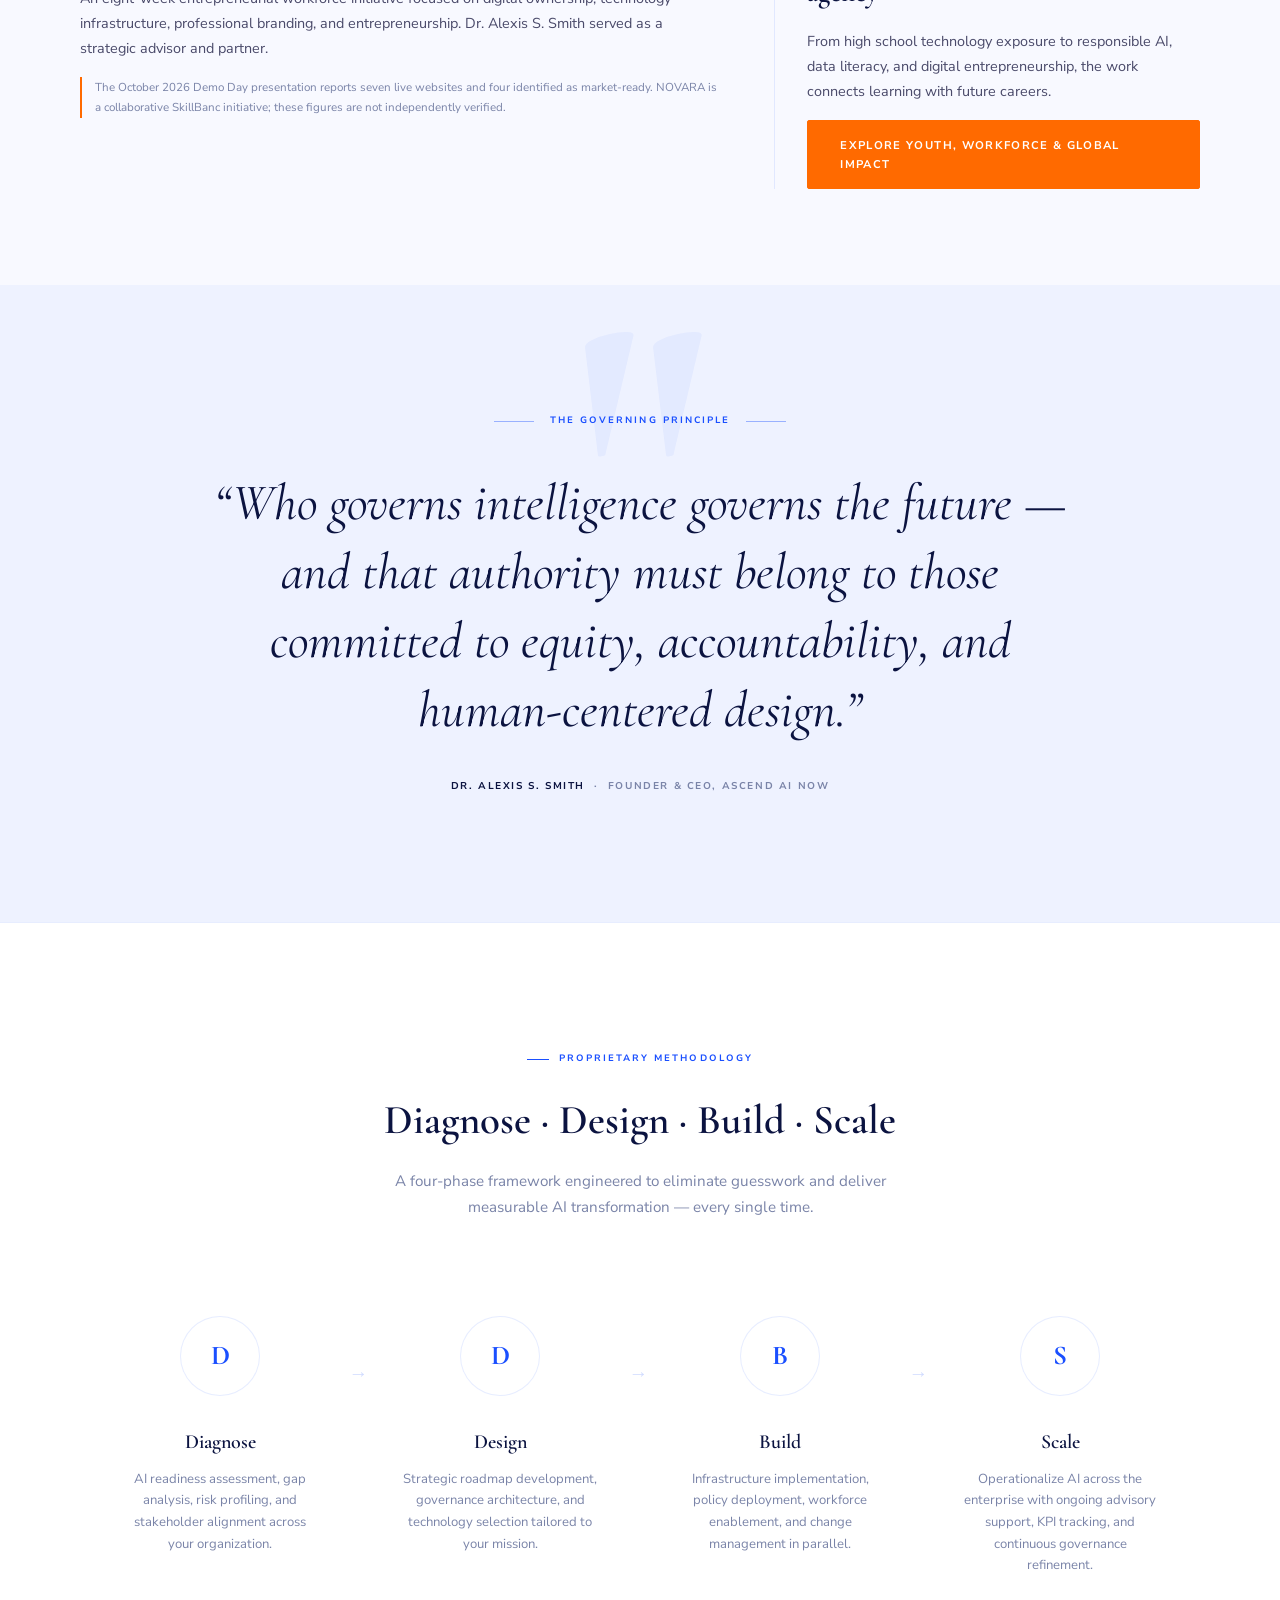
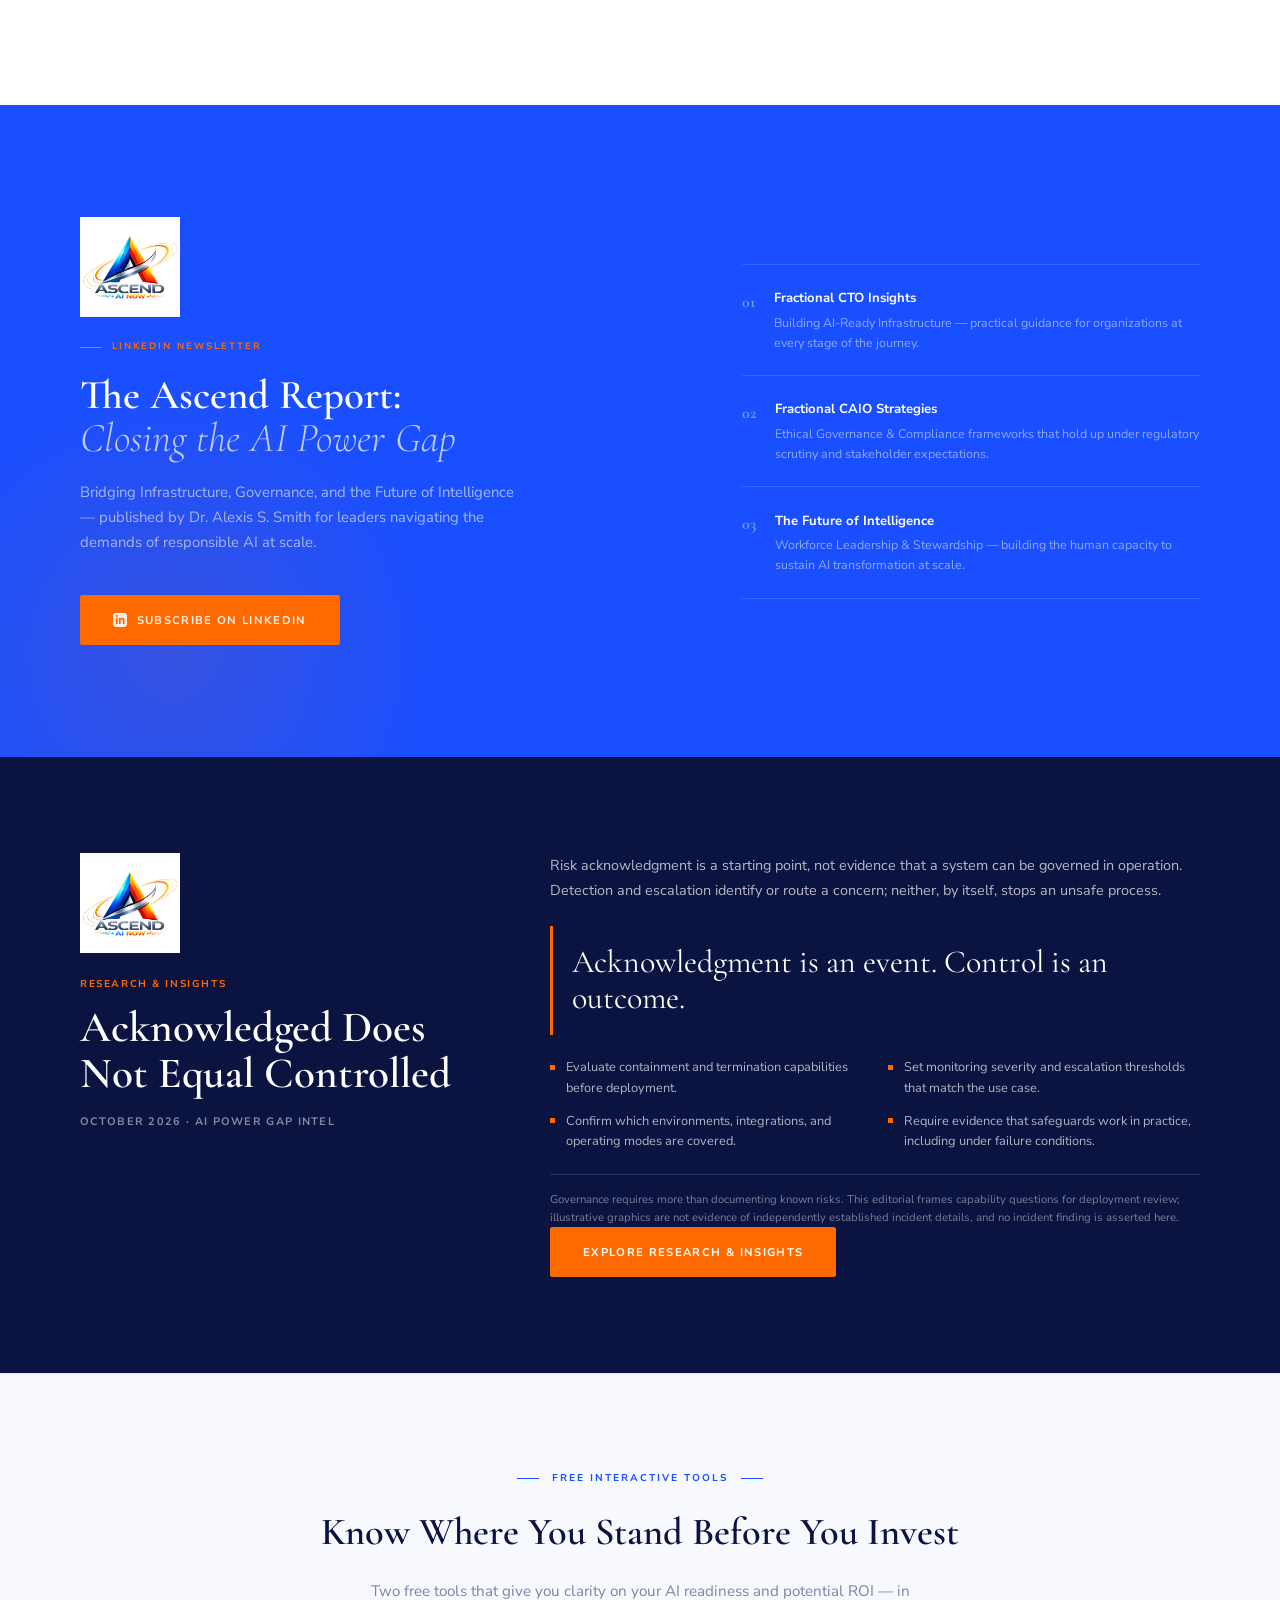
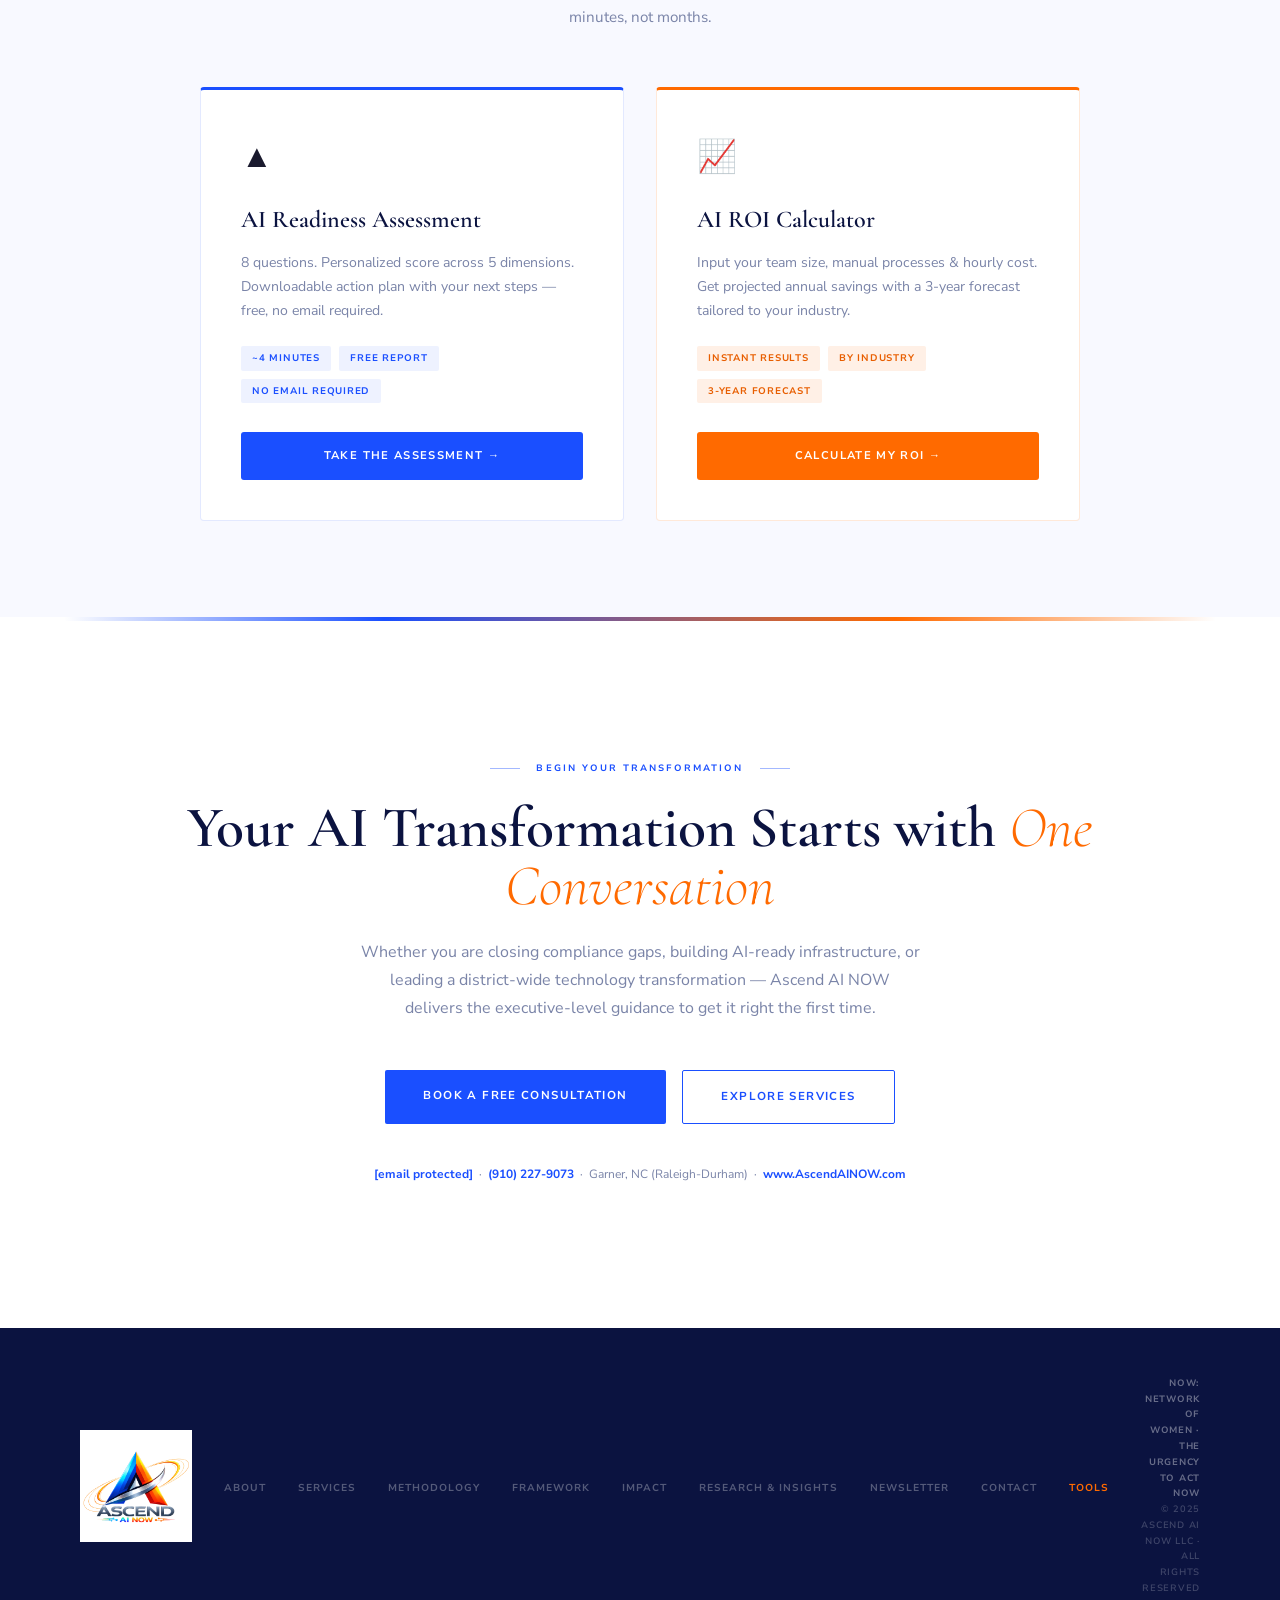
==== commit 12e88dd4: "SEO: add robots.txt, sitemap, canonical tags, and Organization/Person schema Co-Authored-By: Claude " ====
--- a/index.html
+++ b/index.html
@@ -3,16 +3,15 @@
 <head>
   <meta charset="UTF-8">
   <meta name="viewport" content="width=device-width, initial-scale=1.0">
-  <title>Ascend AI NOW | Executive AI Governance | Dr. Alexis S. Smith</title>
-  <meta name="description" content="Ascend AI NOW helps executive teams align AI governance, readiness, and implementation with accountability, equity, and human-centered design. Founded by Dr. Alexis S. Smith.">
+  <title>Ascend AI NOW | Strategic AI Implementation Advisory | Dr. Alexis S. Smith</title>
+  <meta name="description" content="Ascend AI NOW is a strategic AI advisory firm helping healthcare organizations, educational institutions, and service businesses implement AI responsibly. Founded by Dr. Alexis S. Smith">
   <meta name="keywords" content="AI governance, AI advisory, fractional CTO, AI implementation, healthcare AI, education technology, E-Rate consulting, responsible AI, workforce enablement, Raleigh NC">
-  <meta property="og:title" content="Ascend AI NOW | Executive AI Governance">
-  <meta property="og:description" content="Executive AI governance and responsible implementation grounded in accountability, equity, and human-centered design. Led by Dr. Alexis S. Smith.">
-  <meta property="og:url" content="https://ascendainow.com">
+  <meta property="og:title" content="Ascend AI NOW | Strategic AI Implementation Advisory">
+  <meta property="og:description" content="We help organizations implement AI responsibly — governance frameworks, fractional CTO services, and workforce enablement. Led by Dr. Alexis S. Smith.">
+  <meta property="og:url" content="https://www.ascendainow.com/">
   <link rel="preconnect" href="https://fonts.googleapis.com">
   <link rel="preconnect" href="https://fonts.gstatic.com" crossorigin>
   <link href="https://fonts.googleapis.com/css2?family=Cormorant+Garamond:ital,wght@0,300;0,400;0,500;0,600;0,700;1,300;1,400;1,600&family=Nunito+Sans:wght@300;400;500;600;700&display=swap" rel="stylesheet">
-  <link rel="stylesheet" href="assets/site-experience.css">
   <style>
     :root {
       --white:       #ffffff;
@@ -87,6 +86,15 @@
     .portrait-wrap { position:relative; width:100%; height:100%; display:flex; align-items:flex-end; justify-content:center; }
     .portrait-bg { position:absolute; bottom:0; left:50%; transform:translateX(-50%); width:80%; height:85%; background:linear-gradient(170deg,rgba(26,79,255,0.15) 0%,rgba(26,79,255,0.06) 50%,rgba(11,19,64,0.95) 100%); border-top-left-radius:50% 30%; border-top-right-radius:50% 30%; }
     .portrait-img { position:relative; z-index:3; width:78%; max-width:380px; aspect-ratio:2/3; object-fit:cover; object-position:center 15%; display:block; }
+    .portrait-corner { position:absolute; z-index:4; width:28px; height:28px; }
+    .portrait-corner.tl { top:12%; left:11%; border-top:2px solid var(--orange); border-left:2px solid var(--orange); }
+    .portrait-corner.br { bottom:2px; right:11%; border-bottom:2px solid var(--orange); border-right:2px solid var(--orange); }
+    .stat-float { position:absolute; z-index:5; background:rgba(255,255,255,0.97); backdrop-filter:blur(8px); border:1px solid rgba(26,79,255,0.15); padding:0.9rem 1.2rem; border-radius:2px; box-shadow:0 8px 28px rgba(26,79,255,0.1); }
+    .stat-float.left { left:4%; top:42%; border-left:3px solid var(--orange); }
+    .stat-float.right { right:4%; top:22%; border-left:3px solid var(--royal); }
+    .sf-num { font-family:"Cormorant Garamond",serif; font-size:1.8rem; font-weight:700; color:var(--ink); line-height:1; }
+    .sf-label { font-size:0.56rem; font-weight:700; letter-spacing:0.1em; text-transform:uppercase; color:var(--text-muted); margin-top:0.2rem; }
+
     /* TICKER */
     .ticker { background:var(--royal); padding:0.7rem 0; overflow:hidden; white-space:nowrap; }
     .ticker-inner { display:inline-flex; animation:ticker 28s linear infinite; }
@@ -115,12 +123,15 @@
     .auth-kicker { font-size:0.58rem; font-weight:700; letter-spacing:0.2em; text-transform:uppercase; color:var(--royal); margin-bottom:0.6rem; }
     .auth-statement { font-family:"Cormorant Garamond",serif; font-size:clamp(1.4rem,2.5vw,2rem); font-weight:400; line-height:1.55; color:var(--ink); max-width:480px; }
     .auth-statement em { font-style:italic; color:var(--royal); }
-    .authority-proof { display:grid; grid-template-columns:repeat(3,minmax(0,1fr)); border:1px solid var(--line); }
-    .proof-card { min-height:100%; padding:1.8rem 1.5rem; border-right:1px solid var(--line); background:var(--white); }
-    .proof-card:last-child { border-right:0; }
-    .proof-kicker { display:block; margin-bottom:.65rem; color:var(--orange); font-size:.58rem; font-weight:800; letter-spacing:.14em; text-transform:uppercase; }
-    .proof-card strong { display:block; margin-bottom:.5rem; color:var(--ink); font:600 1.2rem/1.15 "Cormorant Garamond",serif; }
-    .proof-card p { color:var(--text-mid); font-size:.78rem; line-height:1.6; }
+    .auth-stats { display:grid; grid-template-columns:repeat(3,1fr); border:1px solid var(--line); }
+    .astat { padding:2rem 1.6rem; border-right:1px solid var(--line); border-bottom:1px solid var(--line); position:relative; background:var(--white); transition:background 0.3s; }
+    .astat:nth-child(3n) { border-right:none; }
+    .astat:nth-last-child(-n+3) { border-bottom:none; }
+    .astat:hover { background:var(--blue-pale); }
+    .astat-num { font-family:"Cormorant Garamond",serif; font-size:2.4rem; font-weight:700; color:var(--royal); line-height:1; display:block; }
+    .astat-label { font-size:0.6rem; font-weight:700; letter-spacing:0.1em; text-transform:uppercase; color:var(--text-muted); margin-top:0.4rem; display:block; line-height:1.5; }
+    .astat-accent { position:absolute; bottom:0; left:0; width:0; height:2px; background:var(--orange); transition:width 0.5s; }
+    .astat:hover .astat-accent { width:100%; }
 
     /* ABOUT */
     .about { background:var(--off-white); padding:8rem 5rem; overflow:hidden; position:relative; }
@@ -283,14 +294,15 @@
       .hero { grid-template-columns:1fr; min-height:auto; }
       .hero-left { padding:8rem 2rem 3rem; }
       .hero-right { height:400px; }
+      .stat-float { display:none; }
       .portrait-img { max-width:240px; aspect-ratio:3/4; object-position:center 10%; }
       .what-we-do,.authority,.services,.about,.methodology,.newsletter,.final-cta,.engagements,.research { padding:4.5rem 2rem; }
       .wwd-grid,.svc-grid,.svc-grid-row2 { grid-template-columns:1fr; }
       .svc-card { border-right:none; border-bottom:1px solid var(--line); }
       .authority-inner { grid-template-columns:1fr; gap:2.5rem; }
-      .authority-proof { grid-template-columns:1fr; }
-      .proof-card { border-right:0; border-bottom:1px solid var(--line); }
-      .proof-card:last-child { border-bottom:0; }
+      .auth-stats { grid-template-columns:repeat(2,1fr); }
+      .astat:nth-child(3n) { border-right:1px solid var(--line); }
+      .astat:nth-child(2n) { border-right:none; }
       .about-grid { grid-template-columns:1fr; gap:3rem; }
       .method-steps { grid-template-columns:repeat(2,1fr); gap:3rem; }
       .mstep::after { display:none; }
@@ -306,239 +318,115 @@
       .footer-links { justify-content:center; }
       .footer-copy { text-align:center; }
     }
-    /* CINEMATIC DIGITAL HEADQUARTERS */
-    :root{--white:#080d1c;--off-white:#0c1427;--blue-pale:rgba(26,79,255,.11);--ink:#050918;--ink-mid:#17233f;--text:#f4f7ff;--text-mid:#c2cce0;--text-muted:#9ba9c5;--line:rgba(146,176,230,.16);--line-soft:rgba(146,176,230,.08)}
-    html{scroll-padding-top:100px}
-    body.digital-headquarters{background:#050918;color:#f4f7ff}
-    #mainNav{padding:12px clamp(18px,4.5vw,72px);background:rgba(5,9,24,.78);border-bottom:1px solid rgba(151,182,240,.12);backdrop-filter:blur(18px)}
-    #mainNav.scrolled{padding:8px clamp(18px,4.5vw,72px);background:rgba(5,9,24,.96);border-bottom-color:rgba(151,182,240,.18);box-shadow:0 8px 36px rgba(0,0,0,.28)}
-    #mainNav .nav-brand{flex:none}
-    #mainNav .nav-logo{width:150px;height:100px;margin:-8px 0;object-fit:contain;background:transparent;transition:width .35s,height .35s}
-    #mainNav.scrolled .nav-logo{width:132px;height:88px}
-    #mainNav .nav-links{align-items:center;gap:clamp(.8rem,1.7vw,1.8rem)}
-    #mainNav .nav-links a{color:#d5def0;font-size:.66rem;letter-spacing:.09em;white-space:nowrap}
-    #mainNav .nav-links a:hover,#mainNav .nav-links a:focus-visible{color:#fff}
-    #mainNav .nav-cta{border:1px solid rgba(255,126,40,.8);background:linear-gradient(120deg,#ff6a00,#df3e16);white-space:nowrap}
-    #mainNav .nav-menu-toggle{min-height:44px;border-color:rgba(207,222,255,.5);color:#fff;cursor:pointer}
-    .hero{min-height:780px;height:min(100svh,1050px);grid-template-columns:minmax(0,1.04fr) minmax(420px,.96fr);background:#050918;isolation:isolate}
-    .hero::before{top:0;right:auto;left:0;width:100%;height:100%;opacity:.55;background-image:radial-gradient(1px 1px at 12% 18%,rgba(255,255,255,.8),transparent 2px),radial-gradient(1px 1px at 67% 21%,rgba(149,198,255,.7),transparent 2px),radial-gradient(1.5px 1.5px at 82% 73%,rgba(255,171,105,.7),transparent 2px),radial-gradient(1px 1px at 45% 81%,rgba(255,255,255,.6),transparent 2px),radial-gradient(1px 1px at 27% 61%,rgba(118,173,255,.6),transparent 2px);background-size:410px 330px;pointer-events:none;z-index:-1}
-    .hero::after{top:0;right:0;width:72%;height:100%;background:radial-gradient(ellipse at 72% 46%,rgba(20,85,214,.16),transparent 55%),linear-gradient(90deg,#050918 0%,rgba(5,9,24,.74) 36%,rgba(5,9,24,.04) 100%);z-index:-1}
-    .hero-left{justify-content:center;padding:145px 2rem 80px clamp(26px,7.5vw,120px);animation:fadeUp 1s ease .1s both}
-    .hero-eyebrow{margin-bottom:1.2rem}
-    .eyebrow-text{color:#8fcaff}
-    .hero-name{margin-bottom:1rem;color:#d4def3;font:700 .73rem "Nunito Sans",sans-serif;letter-spacing:.19em;text-transform:uppercase}
-    .hero-headline{max-width:760px;margin-bottom:1.25rem;color:#fff;font:700 clamp(3.2rem,6.7vw,6.6rem)/.9 "Cormorant Garamond",serif;letter-spacing:-.035em;text-wrap:balance}
-    .hero-headline em{display:block;color:#ff7a2e;font-style:italic;font-weight:400}
-    .hero-bio{max-width:610px;margin-bottom:1.5rem;color:#c4cee2;font-size:clamp(.94rem,1.25vw,1.08rem)}
-    .hero-bio strong{color:#fff}
-    .hero-pills{margin-bottom:1.6rem}
-    .pill{border-color:rgba(98,159,255,.35);background:rgba(13,51,130,.32);color:#a9d3ff}
-    .hero-btns{align-items:center}
-    .btn-orange,.btn-ghost-white{display:inline-flex;min-height:52px;align-items:center;justify-content:center;padding:.85rem 1.25rem;border-radius:0;font-size:.67rem}
-    .btn-orange{background:linear-gradient(120deg,#ff762c,#e84916);box-shadow:0 10px 36px rgba(242,91,25,.24)}
-    .btn-ghost-white{border-color:rgba(202,219,255,.44);color:#f4f7ff}
-    .hero-right{z-index:0;min-width:0;align-items:center;justify-content:center;overflow:visible;animation:none}
-    .hero-composition{position:relative;width:min(100%,740px);height:min(78vh,760px);min-height:570px;display:grid;place-items:center}
-    .space-scene{position:absolute;inset:0;display:grid;place-items:center;overflow:hidden;pointer-events:none}
-    .hero-brandmark{position:absolute;top:8%;left:6%;z-index:2;width:min(84%,570px);height:auto;filter:drop-shadow(0 0 26px rgba(62,154,255,.28));}
-    .earth{position:absolute;top:50%;left:52%;width:min(47vw,610px);aspect-ratio:1;border:1px solid rgba(135,207,255,.8);border-radius:50%;background:radial-gradient(ellipse at 32% 24%,rgba(182,236,255,.98) 0%,rgba(47,159,255,.9) 5%,rgba(13,88,201,.98) 25%,rgba(8,40,111,.99) 51%,#03102b 68%,#020611 72%);box-shadow:inset -32px -9px 60px rgba(0,0,0,.75),inset 13px 8px 35px rgba(128,208,255,.42),0 0 22px rgba(67,166,255,.85),0 0 90px rgba(27,108,255,.46);transform:translate(-48%,-50%)}
-    .earth::before{position:absolute;inset:0;border-radius:50%;background:radial-gradient(ellipse at 28% 31%,rgba(114,218,216,.5) 0 5%,transparent 5.8%),radial-gradient(ellipse at 43% 41%,rgba(85,194,178,.42) 0 8%,transparent 8.7%),radial-gradient(ellipse at 61% 24%,rgba(115,205,181,.45) 0 7%,transparent 7.8%),radial-gradient(ellipse at 70% 58%,rgba(101,195,192,.42) 0 8%,transparent 8.8%),radial-gradient(ellipse at 42% 70%,rgba(89,175,189,.36) 0 9%,transparent 10%),linear-gradient(110deg,transparent 35%,rgba(111,201,255,.2) 49%,transparent 62%);content:"";mask-image:radial-gradient(ellipse at 42% 40%,#000 30%,rgba(0,0,0,.8) 56%,transparent 72%)}
-    .earth::after{position:absolute;inset:-1px;border:1px solid rgba(185,229,255,.55);border-radius:50%;box-shadow:inset 18px 0 18px rgba(139,218,255,.24);content:""}
-    .earth-grid{position:absolute;inset:4%;overflow:hidden;border-radius:50%;background:repeating-linear-gradient(0deg,transparent 0 30px,rgba(131,198,255,.1) 31px,transparent 32px),repeating-linear-gradient(90deg,transparent 0 42px,rgba(131,198,255,.08) 43px,transparent 44px);mask-image:radial-gradient(ellipse at 40% 40%,#000 44%,transparent 70%)}
-    .orbit{position:absolute;top:50%;left:52%;width:min(61vw,790px);aspect-ratio:1.52;border:1px solid rgba(92,158,255,.48);border-radius:50%;transform:translate(-50%,-50%) rotate(-22deg);animation:orbit-drift 24s linear infinite}
-    .orbit::before,.orbit::after{position:absolute;width:8px;height:8px;border-radius:50%;content:""}
-    .orbit::before{top:8%;left:13%;background:#74caff;box-shadow:0 0 16px 4px #3698ff}
-    .orbit::after{right:9%;bottom:18%;background:#ff792f;box-shadow:0 0 16px 4px #ff6a00}
-    .orbit-two{width:min(70vw,900px);aspect-ratio:1.27;border-color:rgba(255,126,60,.26);transform:translate(-50%,-50%) rotate(36deg);animation-direction:reverse;animation-duration:33s}
-    .orbit-two::before{top:50%;left:-4px;width:5px;height:5px}
-    .orbit-two::after{right:21%;bottom:-3px;width:5px;height:5px}
-    .orbit-three{width:min(55vw,700px);aspect-ratio:1.8;border-color:rgba(106,190,255,.22);transform:translate(-50%,-50%) rotate(68deg);animation-duration:42s}
-    .orbit-three::before{top:12%;left:48%;width:4px;height:4px}
-    .orbit-three::after{right:8%;bottom:46%;width:4px;height:4px}
-    .portrait-frame{position:absolute;right:3%;bottom:0;z-index:3;width:clamp(230px,30vw,400px);height:clamp(360px,55vw,680px);display:flex;align-items:flex-end;justify-content:center;overflow:hidden;background:linear-gradient(160deg,transparent 54%,rgba(4,11,28,.3));}
-    .portrait-frame::before{position:absolute;inset:0;background:linear-gradient(180deg,transparent 64%,rgba(3,7,19,.38) 100%);content:"";pointer-events:none;z-index:1}
-    .portrait-img{position:relative;z-index:0;width:100%;height:100%;max-width:none;aspect-ratio:auto;object-fit:contain;object-position:center bottom;display:block;filter:drop-shadow(0 18px 34px rgba(0,0,0,.34))}
-    .portrait-caption{position:absolute;z-index:2;left:14px;bottom:12px;color:#fff;font-size:.58rem;font-weight:800;letter-spacing:.15em;text-shadow:0 1px 8px #000;text-transform:uppercase}
-    .hq-section{position:relative;overflow:hidden;padding:clamp(64px,9vw,120px) clamp(22px,7vw,108px);background:radial-gradient(ellipse at 50% 0%,rgba(27,83,171,.18),transparent 55%),#080e1d;color:#edf3ff}
-    .hq-inner{position:relative;z-index:1;max-width:1320px;margin:0 auto}
-    .hq-eyebrow{margin-bottom:12px;color:#83caff;font-size:.66rem;font-weight:800;letter-spacing:.18em;text-transform:uppercase}
-    .hq-title{max-width:840px;margin-bottom:16px;color:#fff;font:600 clamp(2.5rem,5vw,4.6rem)/.98 "Cormorant Garamond",serif}
-    .hq-lead{max-width:740px;margin-bottom:34px;color:#bdc9df;font-size:1rem;line-height:1.75}
-    .command-center{display:grid;grid-template-columns:minmax(0,1.15fr) minmax(290px,.85fr);min-height:340px;border:1px solid rgba(130,177,255,.24);background:linear-gradient(118deg,rgba(17,34,67,.94),rgba(8,16,35,.96));box-shadow:0 28px 90px rgba(0,0,0,.28)}
-    .command-screen{position:relative;min-width:0;overflow:hidden;padding:clamp(22px,4vw,48px);background:radial-gradient(ellipse at 49% 50%,rgba(23,101,221,.23),transparent 52%),linear-gradient(145deg,rgba(7,19,44,.2),rgba(4,10,24,.7))}
-    .command-screen::before{position:absolute;inset:0;background-image:linear-gradient(rgba(116,167,249,.055) 1px,transparent 1px),linear-gradient(90deg,rgba(116,167,249,.055) 1px,transparent 1px);background-size:34px 34px;content:"";mask-image:linear-gradient(90deg,#000,transparent 100%)}
-    .command-topline{position:relative;display:flex;align-items:center;justify-content:space-between;gap:16px;margin-bottom:38px;color:#aebedb;font-size:.62rem;font-weight:800;letter-spacing:.12em;text-transform:uppercase}
-    .command-indicator{display:inline-flex;align-items:center;gap:8px;color:#8de5c2}
-    .command-indicator::before{width:7px;height:7px;border-radius:50%;background:#62e4ac;box-shadow:0 0 12px #62e4ac;content:""}
-    .command-flow{position:relative;display:grid;grid-template-columns:repeat(3,1fr);gap:10px;align-items:center}
-    .command-node{min-height:118px;display:flex;flex-direction:column;justify-content:space-between;padding:15px;border:1px solid rgba(133,177,255,.24);background:rgba(9,23,51,.86)}
-    .command-node:nth-child(2){transform:translateY(18px);border-color:rgba(255,130,60,.42)}
-    .command-node:nth-child(3){transform:translateY(36px)}
-    .command-node small{color:#98b4df;font-size:.56rem;font-weight:800;letter-spacing:.1em;text-transform:uppercase}
-    .command-node strong{color:#fff;font:600 clamp(1.1rem,2vw,1.65rem)/1 "Cormorant Garamond",serif}
-    .command-node span{color:#bac7df;font-size:.66rem}
-    .command-side{display:flex;flex-direction:column;justify-content:center;padding:clamp(22px,3.5vw,42px);border-left:1px solid rgba(130,177,255,.18)}
-    .command-side h3{margin-bottom:12px;color:#fff;font:600 2rem/1.05 "Cormorant Garamond",serif}
-    .command-side p{margin-bottom:20px;color:#bac7df;font-size:.83rem}
-    .command-links{display:flex;flex-wrap:wrap;gap:9px}
-    .command-links a{display:inline-flex;min-height:44px;align-items:center;padding:10px 13px;border:1px solid rgba(156,192,255,.34);color:#fff;font-size:.63rem;font-weight:800;letter-spacing:.07em;text-decoration:none;text-transform:uppercase;transition:background .2s,border-color .2s,transform .2s}
-    .command-links a:hover,.command-links a:focus-visible{transform:translateY(-2px);border-color:#ff8a4b;background:rgba(255,106,0,.16)}
-    .demo-disclaimer{margin:18px 0 0;color:#8495b5;font-size:.65rem;line-height:1.5}
-    .pathways-section{background:#0a1121}
-    .pathway-grid{display:grid;grid-template-columns:repeat(4,minmax(0,1fr));gap:14px;margin-top:34px}
-    .pathway-card{position:relative;min-height:230px;display:flex;flex-direction:column;align-items:flex-start;padding:23px 20px;border:1px solid rgba(143,179,239,.22);background:linear-gradient(155deg,rgba(18,34,65,.94),rgba(7,15,32,.97));color:inherit;text-decoration:none;transition:transform .3s,border-color .3s,box-shadow .3s}
-    .pathway-card::after{position:absolute;right:18px;bottom:18px;color:#ff873f;font-size:1.2rem;content:"↗";transition:transform .25s}
-    .pathway-card:hover,.pathway-card:focus-visible{transform:translateY(-7px);border-color:rgba(255,128,62,.75);box-shadow:0 16px 42px rgba(0,0,0,.28),0 0 24px rgba(30,92,192,.14)}
-    .pathway-card:hover::after,.pathway-card:focus-visible::after{transform:translate(3px,-3px)}
-    .pathway-index{margin-bottom:28px;color:#7cbcff;font:600 1.5rem "Cormorant Garamond",serif}
-    .pathway-card:nth-child(even) .pathway-index{color:#ff9a5c}
-    .pathway-card strong{margin-bottom:8px;color:#fff;font:600 1.5rem/1.08 "Cormorant Garamond",serif}
-    .pathway-card span:last-of-type{max-width:250px;color:#b4c1d9;font-size:.78rem;line-height:1.6}
-    .framework-gateway{background:radial-gradient(ellipse at 50% 30%,rgba(18,81,184,.2),transparent 68%),#050a18}
-    .framework-steps{display:grid;grid-template-columns:repeat(5,minmax(0,1fr));gap:10px;margin:32px 0 24px}
-    .framework-step{position:relative;display:flex;flex-direction:column;overflow:hidden;border:1px solid rgba(140,180,250,.22);background:rgba(12,22,44,.78);color:#fff;text-decoration:none;transition:transform .25s,border-color .25s,box-shadow .25s}
-    .framework-step:hover,.framework-step:focus-visible{transform:translateY(-5px);border-color:rgba(255,135,68,.8);box-shadow:0 12px 30px rgba(0,0,0,.32)}
-    .framework-step img{display:block;width:100%;aspect-ratio:1;object-fit:contain;background:#f5f5f5}
-    .framework-step span{padding:11px 12px;color:#f4f7ff;font-size:.67rem;font-weight:800;letter-spacing:.08em;text-transform:uppercase}
-    .framework-action{display:inline-flex;min-height:48px;align-items:center;padding:12px 18px;border:1px solid #5b9cff;color:#fff;font-size:.68rem;font-weight:800;letter-spacing:.1em;text-decoration:none;text-transform:uppercase;transition:background .2s}
-    .framework-action:hover,.framework-action:focus-visible{background:rgba(43,115,239,.2)}
-    .digital-headquarters .ticker{background:linear-gradient(90deg,#123a87,#0b1c43 52%,#713110);border-top:1px solid rgba(130,179,255,.23);border-bottom:1px solid rgba(130,179,255,.23)}
-    .digital-headquarters .what-we-do,.digital-headquarters .authority,.digital-headquarters .about,.digital-headquarters .services,.digital-headquarters .engagements,.digital-headquarters .methodology,.digital-headquarters .newsletter,.digital-headquarters .research,.digital-headquarters .big-quote,.digital-headquarters .final-cta{color:#f2f5fd}
-    .digital-headquarters .what-we-do,.digital-headquarters .methodology,.digital-headquarters .services{background:#080e1b}
-    .digital-headquarters .authority{background:#080e1b}
-    .digital-headquarters .about,.digital-headquarters .engagements,.digital-headquarters .research{background:#0d1528}
-    .digital-headquarters .big-quote{background:#101a30}
-    .digital-headquarters .newsletter{background:linear-gradient(115deg,#103a8c,#0a1836 62%,#18213a)}
-    .digital-headquarters #tools{background:#080e1b!important}
-    .digital-headquarters .final-cta{background:radial-gradient(ellipse at 50% 0,rgba(34,102,221,.18),transparent 60%),#0d1528}
-    .digital-headquarters .wwd-title,.digital-headquarters .auth-statement,.digital-headquarters .about-headline,.digital-headquarters .svc-headline,.digital-headquarters .engagement-title,.digital-headquarters .initiative h3,.digital-headquarters .speaking h3,.digital-headquarters .bq-text,.digital-headquarters .method-headline,.digital-headquarters .research-title,.digital-headquarters #tools h2,.digital-headquarters #tools h3,.digital-headquarters .cta-headline{color:#f6f8ff}
-    .digital-headquarters .wwd-title span,.digital-headquarters .about-headline em,.digital-headquarters .auth-statement em{color:#8fcaff}
-    .digital-headquarters .wwd-sub,.digital-headquarters .wwd-card-desc,.digital-headquarters .auth-kicker,.digital-headquarters .about-body,.digital-headquarters .cred-list li,.digital-headquarters .svc-desc,.digital-headquarters .svc-body,.digital-headquarters .initiative p,.digital-headquarters .speaking p,.digital-headquarters .method-sub,.digital-headquarters .mstep-desc,.digital-headquarters .research-copy,.digital-headquarters .cta-body{color:#b8c4dc}
-    .digital-headquarters .wwd-card,.digital-headquarters .svc-card,.digital-headquarters .proof-card{border-color:rgba(139,174,231,.18);background:rgba(16,27,49,.72)}
-    .digital-headquarters .wwd-card-title,.digital-headquarters .svc-title,.digital-headquarters .mstep-name,.digital-headquarters .proof-card strong{color:#edf3ff}
-    .digital-headquarters .proof-card p{color:#b8c4dc}
-    .digital-headquarters .pullquote{background:rgba(28,54,97,.6);border-color:#438cff}
-    .digital-headquarters .pullquote p,.digital-headquarters .pullquote cite{color:#edf3ff}
-    .digital-headquarters .method-steps{grid-template-columns:repeat(5,minmax(0,1fr))}
-    .digital-headquarters .mstep-circle{background:#101a30;border-color:rgba(139,174,231,.3)}
-    .digital-headquarters .mstep:hover .mstep-circle{background:#1b3159}
-    .digital-headquarters .cta-label,.digital-headquarters .cta-contact,.digital-headquarters .cta-contact a{color:#becbe2}
-    .digital-headquarters .btn-outline{border-color:#8dbbff;color:#eef5ff}
-    .industry-explorer{position:relative;z-index:2;max-width:1200px;margin:0 auto 2rem;padding:1.6rem;border:1px solid rgba(139,174,231,.2);background:linear-gradient(120deg,rgba(19,37,71,.95),rgba(8,16,35,.94))}
-    .industry-explorer h3{margin:0 0 1rem;color:#f6f8ff;font:600 1.5rem "Cormorant Garamond",serif}
-    .industry-options{display:flex;flex-wrap:wrap;gap:.55rem;margin-bottom:1rem}
-    .industry-option{min-height:44px;padding:.6rem .9rem;border:1px solid rgba(153,189,255,.32);background:rgba(255,255,255,.03);color:#dbe7ff;font:800 .64rem "Nunito Sans",sans-serif;letter-spacing:.07em;text-transform:uppercase;cursor:pointer;transition:background .2s,border-color .2s,transform .2s}
-    .industry-option:hover,.industry-option[aria-pressed="true"]{border-color:#ff8a4b;background:rgba(255,106,0,.16);transform:translateY(-2px)}
-    .industry-focus{min-height:3rem;color:#c1cde3;font-size:.87rem;line-height:1.6}
-    .industry-focus strong{display:block;margin-bottom:.2rem;color:#fff}
-    .svc-card.industry-match{border-color:rgba(255,138,75,.62);box-shadow:inset 0 3px #ff762c,0 12px 30px rgba(0,0,0,.18)}
-    .svc-details{margin-top:1.2rem;border-top:1px solid rgba(139,174,231,.2)}
-    .svc-details summary{display:flex;min-height:44px;align-items:center;justify-content:space-between;gap:12px;color:#a9d3ff;font-size:.67rem;font-weight:800;letter-spacing:.08em;text-transform:uppercase;cursor:pointer}
-    .svc-details summary::after{color:#ff8a4b;font-size:1.2rem;content:"+"}
-    .svc-details[open] summary::after{content:"−"}
-    .svc-details p{margin:0 0 .4rem;color:#bbc8df;font-size:.8rem;line-height:1.65}
-    .digital-headquarters footer{background:#030712}
-    .digital-headquarters .footer-links a{color:#bdc8dc}
-    .digital-headquarters .footer-copy{color:#9ba8c2}
-    .digital-headquarters .footer-copy strong{color:#e6edfa}
-    .js-enabled .reveal{opacity:0;transform:translateY(20px)}
-    .js-enabled .reveal.visible{opacity:1;transform:translateY(0)}
-    @keyframes orbit-drift{to{transform:translate(-50%,-50%) rotate(338deg)}}
-    @media(max-width:1180px){
-      #mainNav .nav-links{gap:.8rem}
-      #mainNav .nav-links a{font-size:.6rem;letter-spacing:.06em}
-      .hero{grid-template-columns:minmax(0,1fr) minmax(340px,.88fr)}
-      .hero-left{padding-left:clamp(26px,5vw,70px)}
-      .portrait-frame{right:4%}
-      .pathway-grid{grid-template-columns:repeat(2,minmax(0,1fr))}
+  </style>
+  <link rel="canonical" href="https://www.ascendainow.com/">
+  <script type="application/ld+json">
+{
+  "@context": "https://schema.org",
+  "@graph": [
+    {
+      "@type": "Organization",
+      "@id": "https://www.ascendainow.com/#org",
+      "name": "Ascend AI NOW",
+      "legalName": "Ascend AI NOW, LLC",
+      "alternateName": [
+        "Ascend AI NOW™",
+        "AscendAINOW"
+      ],
+      "url": "https://www.ascendainow.com/",
+      "logo": "https://www.ascendainow.com/assets/branding/ascend-ai-now-logo-official.png",
+      "email": "info@ascendainow.com",
+      "telephone": "+1-910-227-9073",
+      "description": "Executive Artificial Intelligence (AI) governance and advisory firm helping K-12 districts, colleges and HBCUs, nonprofits, faith-based organizations, healthcare, and government close the AI Power Gap.",
+      "founder": {
+        "@id": "https://www.ascendainow.com/#founder"
+      },
+      "areaServed": [
+        "Raleigh-Durham, NC",
+        "United States",
+        "Worldwide"
+      ],
+      "address": {
+        "@type": "PostalAddress",
+        "addressLocality": "Raleigh",
+        "addressRegion": "NC",
+        "addressCountry": "US"
+      },
+      "knowsAbout": [
+        "AI governance",
+        "Responsible AI",
+        "Fractional Chief AI Officer",
+        "AI readiness assessment",
+        "K-12 AI policy",
+        "NIST AI RMF",
+        "ISO 42001"
+      ],
+      "sameAs": [
+        "https://www.linkedin.com/in/alexisssmith",
+        "https://www.linkedin.com/newsletters/closing-the-ai-power-gap%E2%84%A2-7442900763409833984/",
+        "https://github.com/Alexis2Smith/ascend-ai-now",
+        "https://www.skool.com/ai-power-gap"
+      ]
+    },
+    {
+      "@type": "Person",
+      "@id": "https://www.ascendainow.com/#founder",
+      "name": "Dr. Alexis S. Smith",
+      "honorificPrefix": "Dr.",
+      "alternateName": "Dr. Lex Talks Tech",
+      "jobTitle": "Founder & Chief Executive Officer; Fractional Chief Artificial Intelligence Officer",
+      "worksFor": {
+        "@id": "https://www.ascendainow.com/#org"
+      },
+      "url": "https://www.ascendainow.com/about/",
+      "email": "alexis@ascendainow.com",
+      "identifier": {
+        "@type": "PropertyValue",
+        "propertyID": "ORCID",
+        "value": "0009-0007-0728-0542"
+      },
+      "sameAs": [
+        "https://www.linkedin.com/in/alexisssmith",
+        "https://orcid.org/0009-0007-0728-0542",
+        "https://github.com/Alexis2Smith"
+      ]
+    },
+    {
+      "@type": "WebSite",
+      "@id": "https://www.ascendainow.com/#website",
+      "url": "https://www.ascendainow.com/",
+      "name": "Ascend AI NOW",
+      "alternateName": "Ascend AI NOW Close the AI Power Gap",
+      "publisher": {
+        "@id": "https://www.ascendainow.com/#org"
+      }
     }
-    @media(max-width:960px){
-      #mainNav{flex-wrap:wrap;gap:8px 14px}
-      #mainNav .nav-links{top:100%;left:0;right:0;order:3;flex:0 0 100%;padding:8px clamp(18px,5vw,44px) 18px;background:rgba(5,9,24,.98);border-top:1px solid rgba(151,182,240,.14)}
-      #mainNav .nav-links a{padding:11px 0;border-bottom:1px solid rgba(151,182,240,.13);font-size:.68rem}
-      #mainNav .nav-menu-toggle{order:1}
-      #mainNav .nav-cta{order:2;margin-left:auto;padding:.7rem .85rem;font-size:.59rem}
-      .hero{height:auto;min-height:0;grid-template-columns:1fr;overflow:hidden}
-      .hero-left{min-height:680px;padding:155px clamp(24px,7vw,72px) 30px}
-      .hero-right{position:absolute;inset:70px 0 0 36%;height:auto;min-height:600px;opacity:.72}
-      .hero-composition{width:100%;height:650px;min-height:0}
-      .earth{width:min(66vw,560px)}
-      .orbit{width:min(83vw,720px)}
-      .orbit-two{width:min(94vw,840px)}
-      .orbit-three{width:min(76vw,660px)}
-      .portrait-frame{right:8%;width:clamp(190px,30vw,280px);height:clamp(310px,58vw,490px)}
-      .hero-brandmark{top:12%;left:3%;width:min(92%,520px)}
-      .hero::after{width:100%;background:linear-gradient(90deg,#050918 0%,rgba(5,9,24,.91) 31%,rgba(5,9,24,.47) 70%,rgba(5,9,24,.13) 100%)}
-      .command-center{grid-template-columns:1fr}
-      .command-side{border-top:1px solid rgba(130,177,255,.18);border-left:0}
-      .framework-steps{grid-template-columns:repeat(5,minmax(120px,1fr));overflow-x:auto;padding:4px 2px 12px}
-      .framework-step{min-width:120px}
-      .digital-headquarters .method-steps{grid-template-columns:repeat(2,minmax(0,1fr));gap:2.5rem}
-    }
-    @media(max-width:620px){
-      #mainNav .nav-logo{width:104px;height:70px}
-      #mainNav.scrolled .nav-logo{width:96px;height:64px}
-      #mainNav .nav-cta{max-width:148px;padding:.65rem .7rem;font-size:.54rem;text-align:center;white-space:normal}
-      .hero-left{min-height:680px;padding:140px 22px 34px}
-      .hero-name{font-size:.64rem}
-      .hero-headline{max-width:520px;font-size:clamp(3rem,13vw,5.2rem)}
-      .hero-bio{max-width:440px;font-size:.9rem}
-      .hero-pills{max-width:400px}
-      .hero-btns{align-items:stretch;flex-direction:column;max-width:380px}
-      .hero-btns a{width:100%}
-      .hero-right{inset:112px -22% 0 19%;min-height:560px;opacity:.5}
-      .hero-composition{height:540px}
-      .earth{left:55%;width:80vw}
-      .orbit{left:55%;width:105vw}
-      .orbit-two{left:55%;width:118vw}
-      .orbit-three{left:55%;width:98vw}
-      .portrait-frame{right:17%;width:190px;height:320px}
-      .hero-brandmark{top:16%;left:0;width:min(100%,420px)}
-      .hq-section{padding:64px 20px}
-      .hq-title{font-size:2.65rem}
-      .command-screen{padding:20px 15px}
-      .command-topline{align-items:flex-start;flex-direction:column;margin-bottom:22px}
-      .command-flow{grid-template-columns:1fr;gap:8px}
-      .command-node,.command-node:nth-child(2),.command-node:nth-child(3){min-height:86px;transform:none}
-      .command-side{padding:22px 18px}
-      .pathway-grid{grid-template-columns:1fr}
-      .pathway-card{min-height:180px}
-      .framework-steps{grid-template-columns:repeat(5,135px)}
-      .digital-headquarters .what-we-do,.digital-headquarters .authority,.digital-headquarters .services,.digital-headquarters .about,.digital-headquarters .methodology,.digital-headquarters .newsletter,.digital-headquarters .final-cta,.digital-headquarters .engagements,.digital-headquarters .research{padding:4rem 1.25rem}
-      .digital-headquarters #tools{padding:4rem 1.25rem!important}
-      .digital-headquarters .cta-btns{align-items:stretch;flex-direction:column}
-      .digital-headquarters .cta-btns a{width:100%}
-      .digital-headquarters .footer-links{flex-wrap:wrap;gap:1rem}
-      .digital-headquarters .method-steps{grid-template-columns:1fr;gap:2rem}
-    }
-    @media(prefers-reduced-motion:reduce){
-      html{scroll-behavior:auto}
-      *,*::before,*::after{animation-duration:.01ms!important;animation-iteration-count:1!important;scroll-behavior:auto!important;transition-duration:.01ms!important}
-      .js-enabled .reveal{opacity:1;transform:none}
-      .ticker-inner{animation:none}
-    }
-  </style>
-  <script src="assets/site-experience.js" defer></script>
+  ]
+}
+  </script>
 </head>
-<body class="digital-headquarters">
+<body>
 
 <!-- NAV -->
-<nav id="mainNav" class="experience-nav" data-site-nav aria-label="Primary navigation">
-  <a class="experience-brand" href="#home" aria-label="Ascend AI NOW home">
-    <img class="nav-logo experience-logo-transparent" src="assets/branding/ascend-ai-now-logo-official.png" alt="Ascend AI NOW">
+<nav id="mainNav">
+  <a class="nav-brand" href="#home" aria-label="Ascend AI NOW home">
+    <img class="nav-logo" src="assets/branding/ascend-ai-now-logo-official.png" alt="Ascend AI NOW">
   </a>
-  <ul class="experience-links" id="primaryNavLinks" data-menu-links>
-    <li><a href="#services" aria-current="page">Services</a></li>
+  <ul class="nav-links" id="primaryNavLinks">
+    <li><a href="#about">About</a></li>
+    <li><a href="#services">Services</a></li>
+    <li><a href="#methodology">Methodology</a></li>
     <li><a href="framework/">Framework</a></li>
-    <li><a href="assessment.html">Assessments</a></li>
-    <li><a href="k12assessment/">K-12 Diagnostic</a></li>
-    <li><a href="roi-calculator.html">ROI Calculator</a></li>
-    <li><a href="impact/#academy">Academy</a></li>
-    <li><a href="research/">Research</a></li>
     <li><a href="impact/">Impact</a></li>
+    <li><a href="#engagements">Impact preview</a></li>
+    <li><a href="research/">Research &amp; Insights</a></li>
+    <li><a href="#research">Intel preview</a></li>
+    <li><a href="#newsletter">Newsletter</a></li>
+    <li><a href="#contact">Contact</a></li>
+    <li><a href="#tools" style="color:#ff6a00;font-weight:700">Tools</a></li>
   </ul>
-  <button class="experience-menu-toggle" id="menuToggle" data-menu-toggle type="button" aria-label="Toggle navigation menu" aria-controls="primaryNavLinks" aria-expanded="false">Menu</button>
-  <a href="mailto:info@AscendAINOW.com?subject=Executive%20AI%20governance%20consultation" class="experience-cta">Executive consultation</a>
+  <button class="nav-menu-toggle" id="menuToggle" type="button" aria-controls="primaryNavLinks" aria-expanded="false">Menu</button>
+  <a href="#contact" class="nav-cta">Book a Free Consultation</a>
 </nav>
 
 <!-- HERO -->
@@ -546,37 +434,41 @@
   <div class="hero-left">
     <div class="hero-eyebrow">
       <div class="eyebrow-line"></div>
-      <div class="eyebrow-text">Executive AI Governance &middot; Digital Stewardship</div>
+      <div class="eyebrow-text">Strategic AI Advisory Firm &middot; Garner, NC</div>
     </div>
     <div class="hero-name">Dr. Alexis S. Smith</div>
     <h1 class="hero-headline">
-      Govern AI with clarity. <em>Lead with purpose.</em>
+      We Turn AI<br>
+      <em>Ambition</em> Into<br>
+      Operational Reality
     </h1>
     <p class="hero-bio">
-      <strong>Ascend AI NOW</strong> helps executive teams align AI strategy, governance, and implementation with accountability, equity, and human-centered design.
+      <strong>Ascend AI NOW</strong> is a strategic AI advisory firm. We help <strong>healthcare organizations, educational institutions, and service businesses</strong> implement AI responsibly &mdash; with governance frameworks, risk strategy, and workforce enablement that deliver real results, not just hype.
     </p>
     <div class="hero-pills">
-      <span class="pill">Governance &amp; Accountability</span>
-      <span class="pill">Organizational Readiness</span>
-      <span class="pill">Responsible Implementation</span>
+      <span class="pill">AI Governance &amp; Risk</span>
+      <span class="pill">Fractional CTO &amp; CAIO</span>
+      <span class="pill">E-Rate Education</span>
+      <span class="pill">Workforce Enablement</span>
     </div>
     <div class="hero-btns">
-      <a href="mailto:info@AscendAINOW.com?subject=Executive%20AI%20governance%20consultation" class="btn-orange">Book an Executive Consultation</a>
-      <a href="framework/" class="btn-ghost-white">Explore the Five-Stage Framework</a>
+      <a href="#contact" class="btn-orange">Book a Free Consultation</a>
+      <a href="#services" class="btn-ghost-white">See How We Help &rarr;</a>
     </div>
   </div>
   <div class="hero-right">
-    <div class="hero-composition">
-      <div class="space-scene" aria-hidden="true">
-        <div class="earth"><div class="earth-grid"></div></div>
-        <span class="orbit orbit-one"></span>
-        <span class="orbit orbit-two"></span>
-        <span class="orbit orbit-three"></span>
-      </div>
-      <img class="hero-brandmark" src="assets/branding/ascend-ai-now-logo-official.png" alt="" aria-hidden="true">
-      <div class="portrait-wrap portrait-frame">
-        <div class="portrait-bg"></div>
-        <img src="assets/branding/dr-alexis-smith-headshot-2026.png" alt="Dr. Alexis S. Smith, Founder &amp; CEO of Ascend AI NOW" class="portrait-img">
+    <div class="portrait-wrap">
+      <div class="portrait-bg"></div>
+      <div class="portrait-corner tl"></div>
+      <div class="portrait-corner br"></div>
+      <img src="assets/branding/dr-alexis-smith-headshot-2026.png" alt="Dr. Alexis S. Smith, Founder &amp; CEO of Ascend AI NOW" class="portrait-img">
+      <div class="stat-float left">
+        <div class="sf-num">25+</div>
+        <div class="sf-label">Years Enterprise<br>Technology Leadership</div>
+      </div>
+      <div class="stat-float right">
+        <div class="sf-num">$16M+</div>
+        <div class="sf-label">Technology Budgets<br>Managed</div>
       </div>
     </div>
   </div>
@@ -604,93 +496,18 @@
   </div>
 </div>
 
-<section class="hq-section" id="command-center" aria-labelledby="command-title">
-  <div class="hq-inner reveal">
-    <p class="hq-eyebrow">Ascend AI NOW&trade; &middot; Executive intelligence</p>
-    <h2 class="hq-title" id="command-title">AI Executive Command Center&trade;</h2>
-    <p class="hq-lead">A leadership view for connecting governance decisions, readiness, trusted research, and organizational capability—before AI moves further into the mission.</p>
-    <div class="command-center">
-      <div class="command-screen" aria-label="Illustrative executive AI governance interface">
-        <div class="command-topline"><span>Executive oversight &middot; strategic view</span><span class="command-indicator">Governance in focus</span></div>
-        <div class="command-flow">
-          <div class="command-node"><small>01 &middot; Diagnose</small><strong>Readiness</strong><span>Know the starting point</span></div>
-          <div class="command-node"><small>02 &middot; Govern</small><strong>Accountability</strong><span>Make authority visible</span></div>
-          <div class="command-node"><small>03 &middot; Scale</small><strong>Measured impact</strong><span>Keep outcomes in view</span></div>
-        </div>
-      </div>
-      <div class="command-side">
-        <p class="hq-eyebrow">A connected operating view</p>
-        <h3>Lead with evidence. Scale with accountability.</h3>
-        <p>Explore the interactive five-stage framework, assess readiness, and connect decisions to the evidence and learning your teams need.</p>
-        <div class="command-links">
-          <a href="framework/">Open governance framework</a>
-          <a href="assessment.html">Start assessment</a>
-          <a href="mailto:info@AscendAINOW.com?subject=Measure%20AI%20Impact%20consultation">Measure AI impact</a>
-        </div>
-        <p class="demo-disclaimer">Illustrative executive interface concept. This is not a live operational dashboard or a report of client results.</p>
-      </div>
-    </div>
-  </div>
-</section>
-
-<section class="hq-section pathways-section" id="pathways" aria-labelledby="pathways-title">
-  <div class="hq-inner">
-    <p class="hq-eyebrow">Navigate the Digital Headquarters</p>
-    <h2 class="hq-title" id="pathways-title">Four pathways. One accountable AI future.</h2>
-    <p class="hq-lead">Move from executive governance questions to practical assessments, trusted insight, and workforce learning.</p>
-    <div class="pathway-grid">
-      <a class="pathway-card reveal reveal-d1" href="framework/">
-        <span class="pathway-index">01 / GOVERNANCE</span>
-        <strong>Govern with intent</strong>
-        <span>Explore the Diagnose → Govern → Architect → Deploy → Scale framework.</span>
-      </a>
-      <a class="pathway-card reveal reveal-d2" href="assessment.html">
-        <span class="pathway-index">02 / ASSESSMENTS</span>
-        <strong>Understand readiness</strong>
-        <span>Use the existing interactive AI readiness assessment and ROI calculator.</span>
-      </a>
-      <a class="pathway-card reveal reveal-d3" href="research/">
-        <span class="pathway-index">03 / RESEARCH</span>
-        <strong>Ground decisions in evidence</strong>
-        <span>Explore research and executive perspectives on responsible AI.</span>
-      </a>
-      <a class="pathway-card reveal reveal-d4" href="impact/#academy">
-        <span class="pathway-index">04 / ACADEMY</span>
-        <strong>Build capability</strong>
-        <span>Find independent Academy and certification learning pathways.</span>
-      </a>
-    </div>
-  </div>
-</section>
-
-<section class="hq-section framework-gateway" id="framework" aria-labelledby="framework-title">
-  <div class="hq-inner reveal">
-    <p class="hq-eyebrow">Ascend AI NOW&trade; Framework for Responsible AI</p>
-    <h2 class="hq-title" id="framework-title">Five stages. One continuous line of accountability.</h2>
-    <p class="hq-lead">Enter any stage to continue in the interactive framework. The approved original graphics are presented without alteration.</p>
-    <div class="framework-steps" aria-label="Interactive framework stage links">
-      <a class="framework-step" href="framework/#tab-diagnose"><img src="assets/framework/diagnose.png" alt="Diagnose framework artwork"><span>01 &middot; Diagnose</span></a>
-      <a class="framework-step" href="framework/#tab-govern"><img src="assets/framework/govern.png" alt="Govern and Governance Compass artwork"><span>02 &middot; Govern</span></a>
-      <a class="framework-step" href="framework/#tab-architect"><img src="assets/framework/architect.png" alt="Architect framework artwork"><span>03 &middot; Architect</span></a>
-      <a class="framework-step" href="framework/#tab-deploy"><img src="assets/framework/deploy.png" alt="Deploy framework artwork"><span>04 &middot; Deploy</span></a>
-      <a class="framework-step" href="framework/#tab-scale"><img src="assets/framework/scale.png" alt="Scale and measurable impact framework artwork"><span>05 &middot; Scale</span></a>
-    </div>
-    <a class="framework-action" href="framework/">Enter the interactive framework &rarr;</a>
-  </div>
-</section>
-
 <!-- WHAT WE DO -->
 <section class="what-we-do">
   <div class="wwd-inner">
     <div class="wwd-top">
       <h2 class="wwd-title">What <span>Ascend AI NOW</span> Does</h2>
-      <p class="wwd-sub">We are an executive AI governance and advisory firm. We help organizations connect governance, infrastructure, and workforce readiness to their mission and operating context.</p>
+      <p class="wwd-sub">We are a strategic AI implementation advisory firm. We guide organizations through every phase of AI adoption &mdash; from governance and infrastructure to workforce readiness &mdash; so technology investments actually deliver.</p>
     </div>
     <div class="wwd-grid">
       <div class="wwd-card reveal reveal-d1">
         <span class="wwd-icon">&#127963;</span>
         <div class="wwd-card-title">AI Governance &amp; Risk</div>
-        <p class="wwd-card-desc">We help leaders shape policies, governance frameworks, and compliance practices that address accountability, bias, and regulatory considerations before AI is deployed.</p>
+        <p class="wwd-card-desc">We build the policies, frameworks, and compliance structures your organization needs before deploying AI &mdash; protecting you from liability, bias, and regulatory risk in healthcare, education, and government sectors.</p>
       </div>
       <div class="wwd-card reveal reveal-d2">
         <span class="wwd-icon">&#9881;</span>
@@ -700,35 +517,50 @@
       <div class="wwd-card reveal reveal-d3">
         <span class="wwd-icon">&#127891;</span>
         <div class="wwd-card-title">Workforce &amp; Education Technology</div>
-        <p class="wwd-card-desc">We support workforce learning and help K&ndash;12 districts and higher education institutions navigate E-Rate funding, education technology strategy, and AI-readiness planning.</p>
-      </div>
-    </div>
-  </div>
-</section>
-
-<!-- FOUNDER CREDENTIALS -->
+        <p class="wwd-card-desc">We enable your teams to work confidently alongside AI, and help K&ndash;12 districts and higher education institutions navigate E-Rate funding, edtech strategy, and AI-readiness planning.</p>
+      </div>
+    </div>
+  </div>
+</section>
+
+<!-- AUTHORITY STATS -->
 <section class="authority">
   <div class="authority-inner">
     <div>
       <div class="auth-kicker">The Authority Behind the Work</div>
-      <div class="auth-statement">Executive technology leadership grounded in <em>digital stewardship</em>, AI ethics, and governance.</div>
-    </div>
-    <div class="authority-proof">
-      <article class="proof-card reveal reveal-d1">
-        <span class="proof-kicker">Academic foundation</span>
-        <strong>Doctorate in Digital Stewardship</strong>
-        <p>AI Ethics and Governance, grounded in accountability and equitable adoption.</p>
-      </article>
-      <article class="proof-card reveal reveal-d2">
-        <span class="proof-kicker">Cross-sector experience</span>
-        <strong>Technology leadership across complex organizations</strong>
-        <p>Experience spanning public sector, utilities, healthcare, and education.</p>
-      </article>
-      <article class="proof-card reveal reveal-d3">
-        <span class="proof-kicker">Responsible AI method</span>
-        <strong>Diagnose &middot; Govern &middot; Architect &middot; Deploy &middot; Scale</strong>
-        <p>A five-stage framework connecting readiness, accountability, system design, deployment, and impact.</p>
-      </article>
+      <div class="auth-statement">Three decades of enterprise leadership. One <em>unwavering</em> commitment to equitable AI.</div>
+    </div>
+    <div class="auth-stats">
+      <div class="astat reveal reveal-d1">
+        <span class="astat-num" data-value="25" data-suffix="+">25+</span>
+        <span class="astat-label">Years Enterprise<br>Technology Leadership</span>
+        <div class="astat-accent"></div>
+      </div>
+      <div class="astat reveal reveal-d2">
+        <span class="astat-num" data-value="45" data-suffix="K+">45K+</span>
+        <span class="astat-label">Users Served Across<br>Digital Transformations</span>
+        <div class="astat-accent"></div>
+      </div>
+      <div class="astat reveal reveal-d3">
+        <span class="astat-num" data-value="61" data-suffix="">61</span>
+        <span class="astat-label">Schools Led as<br>CTO at MPS</span>
+        <div class="astat-accent"></div>
+      </div>
+      <div class="astat reveal reveal-d1">
+        <span class="astat-num" data-value="5" data-suffix="+">5+</span>
+        <span class="astat-label">Sectors: Healthcare &middot; Education<br>Government &middot; Utilities &middot; Nonprofit</span>
+        <div class="astat-accent"></div>
+      </div>
+      <div class="astat reveal reveal-d2">
+        <span class="astat-num" data-value="16" data-prefix="$" data-suffix="M+">$16M+</span>
+        <span class="astat-label">Cumulative Technology<br>Budgets Managed</span>
+        <div class="astat-accent"></div>
+      </div>
+      <div class="astat reveal reveal-d3">
+        <span class="astat-num" data-value="2" data-prefix="$" data-suffix="M+">$2M+</span>
+        <span class="astat-label">Federal &amp; State Grant<br>Funding Secured</span>
+        <div class="astat-accent"></div>
+      </div>
     </div>
   </div>
 </section>
@@ -738,26 +570,26 @@
   <div class="about-grid">
     <div class="about-left reveal">
       <div class="sec-label">About Dr. Smith</div>
-      <h2 class="about-headline">A Leadership Practice Rooted in <em>Digital Stewardship</em></h2>
+      <h2 class="about-headline">She Does Not Simply Adapt to Change &mdash; <em>She Architects It</em></h2>
       <ul class="cred-list">
         <li>Doctorate in Digital Stewardship, AI Ethics and Governance, Carolina Christian College (2026)</li>
         <li>M.S. &mdash; Information Systems Management, University of Phoenix</li>
         <li>B.S. &mdash; Criminal Justice, Alabama State University (HBCU, proud alumna)</li>
         <li>Diamond Life Member, Zeta Phi Beta Sorority, Inc.</li>
-        <li>International Executive Board &mdash; Graduate Director, Zeta Phi Beta</li>
+        <li>International Executive Board &mdash; Graduate Director, Zeta Phi Beta (125,000+ members)</li>
         <li>Board Member, Zeta Phi Beta National Educational Foundation</li>
         <li>Former Board Chair, TechNOW at Blue Cross Blue Shield of NC</li>
         <li>Fractional CAIO &mdash; MedcoreHub</li>
       </ul>
     </div>
     <div class="about-right reveal reveal-d2">
-      <p class="about-body">Dr. Alexis S. Smith is a technology executive whose experience spans public sector agencies, utilities, healthcare enterprises, and educational institutions. Her work focuses on translating complex technology decisions into accountable, mission-aligned action.</p>
-      <p class="about-body">As Founder and CEO of Ascend AI NOW, LLC, Dr. Smith leads an AI governance and technology advisory firm focused on <strong>ethical and equitable AI adoption</strong>. Her work is anchored in the proprietary <strong>Digital Stewardship Framework&trade;</strong>, connecting innovation with accountability and human-centered design.</p>
+      <p class="about-body">Dr. Alexis S. Smith is a transformational technology executive with more than 25 years of orchestrating breakthrough digital transformations for public sector agencies, utilities, healthcare enterprises, and educational institutions. She has consistently converted complex technological challenges into competitive advantages.</p>
+      <p class="about-body">As Founder and CEO of Ascend AI NOW, LLC, Dr. Smith leads a forward-thinking AI governance and technology consulting firm dedicated to <strong>ethical and equitable AI adoption</strong> across healthcare, education, and nonprofit sectors. Her work is anchored in the proprietary <strong>Digital Stewardship Framework&trade;</strong> &mdash; a model that bridges cutting-edge innovation with accountability, equity, and human-centered design.</p>
       <div class="pullquote">
         <p>&ldquo;I am unmistakably, undeniably, and unapologetically me.&rdquo;</p>
         <cite>&mdash; Dr. Alexis S. Smith, Founder &amp; CEO</cite>
       </div>
-      <p class="about-body">Through <strong>Dr. Lex Talks Tech</strong> and <em>The AI Power Gap&trade;</em> LinkedIn newsletter, Dr. Smith shares perspectives on AI ethics, governance strategy, and enterprise digital transformation.</p>
+      <p class="about-body">As the authoritative voice behind <strong>Dr. Lex Talks Tech</strong> and publisher of <em>The AI Power Gap&trade;</em> LinkedIn newsletter, Dr. Smith stands at the forefront of AI ethics, governance strategy, and enterprise digital transformation &mdash; championing holistic transformation that advances both institutional excellence and positive societal impact.</p>
     </div>
   </div>
 </section>
@@ -769,55 +601,40 @@
       <div class="sec-label">Core Services</div>
       <h2 class="svc-headline">Strategic Advisory Built for <span>Your Industry</span></h2>
     </div>
-    <p class="svc-desc">Advisory engagements support accountable decisions from strategy and governance through implementation. Begin with an executive consultation to discuss your organization's context.</p>
-  </div>
-  <div class="industry-explorer" data-reveal>
-    <h3>Explore advisory through your operating context</h3>
-    <div class="industry-options" role="group" aria-label="Explore services by industry">
-      <button class="industry-option" type="button" data-industry="healthcare" aria-pressed="true" aria-controls="industryFocus">Healthcare</button>
-      <button class="industry-option" type="button" data-industry="education" aria-pressed="false" aria-controls="industryFocus">Education</button>
-      <button class="industry-option" type="button" data-industry="government" aria-pressed="false" aria-controls="industryFocus">Government</button>
-      <button class="industry-option" type="button" data-industry="mission" aria-pressed="false" aria-controls="industryFocus">Mission-driven organizations</button>
-    </div>
-    <p class="industry-focus" id="industryFocus" aria-live="polite"><strong>Healthcare</strong>Explore governance and risk advisory, executive technology leadership, and architecture support in the context of your organization's needs.</p>
+    <p class="svc-desc">Every engagement follows the proprietary <strong>Diagnose-Design-Build-Scale</strong> methodology &mdash; delivering measurable outcomes, not just recommendations. All engagements begin with a complimentary strategy consultation.</p>
   </div>
   <div class="svc-grid">
-    <div class="svc-card reveal reveal-d1" data-service-industries="healthcare education government mission">
+    <div class="svc-card reveal reveal-d1">
       <div class="svc-num">01</div>
       <div class="svc-title">AI Governance &amp; Risk Advisory</div>
       <p class="svc-body">End-to-end AI governance frameworks, risk assessments, policy development, and compliance readiness rooted in the Digital Stewardship Framework&trade;. Designed for healthcare, education, and regulated industries.</p>
       <div class="svc-tags"><span class="stag">Risk Frameworks</span><span class="stag">Policy Development</span><span class="stag">HIPAA Alignment</span></div>
-      <details class="svc-details"><summary>Explore service focus</summary><p>Scope governance policies, risk review, compliance readiness, oversight, and escalation around the organization's AI uses and operating context.</p></details>
-    </div>
-    <div class="svc-card reveal reveal-d2" data-service-industries="healthcare education government mission">
+    </div>
+    <div class="svc-card reveal reveal-d2">
       <div class="svc-num">02</div>
       <div class="svc-title">Fractional CTO &amp; CAIO Services</div>
       <p class="svc-body">Executive-level technology and AI leadership on a flexible engagement model. Strategic roadmaps, vendor evaluation, architecture oversight, and board-level advisory without the full-time overhead.</p>
       <div class="svc-tags"><span class="stag">Tech Roadmaps</span><span class="stag">Vendor Advisory</span><span class="stag">Board Reporting</span></div>
-      <details class="svc-details"><summary>Explore service focus</summary><p>Support executive teams with strategic roadmaps, vendor evaluation, architecture oversight, and board-level AI guidance.</p></details>
-    </div>
-    <div class="svc-card reveal reveal-d3" data-service-industries="healthcare education government">
+    </div>
+    <div class="svc-card reveal reveal-d3">
       <div class="svc-num">03</div>
       <div class="svc-title">Enterprise Technology Architecture</div>
-      <p class="svc-body">Technology architecture and modernization informed by Dr. Smith's experience at Blue Cross Blue Shield of NC, with attention to security, integration, and organizational context.</p>
+      <p class="svc-body">Design and modernization of AI-ready infrastructure. Drawing on multi-million-dollar architecture leadership at Blue Cross Blue Shield of NC, we build systems that scale securely and integrate intelligently.</p>
       <div class="svc-tags"><span class="stag">Infrastructure Design</span><span class="stag">AI Integration</span><span class="stag">Cloud Strategy</span></div>
-      <details class="svc-details"><summary>Explore service focus</summary><p>Consider infrastructure, data flows, integrations, security, and human workflows when planning technology architecture and modernization.</p></details>
     </div>
   </div>
   <div class="svc-grid-row2">
-    <div class="svc-card reveal reveal-d1" data-service-industries="healthcare education government mission">
+    <div class="svc-card reveal reveal-d1">
       <div class="svc-num">04</div>
       <div class="svc-title">Workforce Enablement &amp; Change Management</div>
-      <p class="svc-body">Change management and workforce enablement that support informed AI adoption, organizational learning, and sustained capability.</p>
+      <p class="svc-body">Change management and workforce enablement strategies that transform AI anxiety into adoption &mdash; driving measurable productivity, cultural alignment, and lasting organizational capability at every level.</p>
       <div class="svc-tags"><span class="stag">Adoption Strategy</span><span class="stag">Training Design</span><span class="stag">Culture Alignment</span></div>
-      <details class="svc-details"><summary>Explore service focus</summary><p>Connect workforce learning, communications, and adoption planning to roles, responsibilities, and organizational readiness.</p></details>
-    </div>
-    <div class="svc-card reveal reveal-d2" data-service-industries="education government">
+    </div>
+    <div class="svc-card reveal reveal-d2">
       <div class="svc-num">05</div>
       <div class="svc-title">E-Rate &amp; Education Technology Strategy</div>
-      <p class="svc-body">Navigate E-Rate funding, technology procurement, and AI-readiness for K&ndash;12 districts and higher education, informed by Dr. Smith's education technology leadership.</p>
+      <p class="svc-body">Navigate E-Rate funding, technology procurement, and AI-readiness for K&ndash;12 districts and higher education. From CIPA compliance to district-wide digital transformation, grounded in real CTO leadership across 61 schools.</p>
       <div class="svc-tags"><span class="stag">E-Rate Compliance</span><span class="stag">K&ndash;12 Strategy</span><span class="stag">EdTech Planning</span></div>
-      <details class="svc-details"><summary>Explore service focus</summary><p>Discuss E-Rate funding, technology procurement, and education technology strategy in relation to school and district priorities.</p></details>
     </div>
   </div>
 </section>
@@ -858,34 +675,29 @@
   <div class="method-inner">
     <div class="method-head reveal">
       <div class="sec-label" style="justify-content:center;">Proprietary Methodology</div>
-      <h2 class="method-headline">Diagnose &middot; Govern &middot; Architect &middot; Deploy &middot; Scale</h2>
-      <p class="method-sub">The five-stage Ascend AI NOW&trade; Framework for Responsible AI connects readiness, accountability, system design, deployment, and measurable impact.</p>
+      <h2 class="method-headline">Diagnose &middot; Design &middot; Build &middot; Scale</h2>
+      <p class="method-sub">A four-phase framework engineered to eliminate guesswork and deliver measurable AI transformation &mdash; every single time.</p>
     </div>
     <div class="method-steps">
       <div class="mstep reveal reveal-d1">
         <div class="mstep-circle"><span class="mstep-letter">D</span></div>
         <div class="mstep-name">Diagnose</div>
-        <p class="mstep-desc">Map AI use, readiness, needs, and constraints before expanding adoption.</p>
+        <p class="mstep-desc">AI readiness assessment, gap analysis, risk profiling, and stakeholder alignment across your organization.</p>
       </div>
       <div class="mstep reveal reveal-d2">
-        <div class="mstep-circle"><span class="mstep-letter">G</span></div>
-        <div class="mstep-name">Govern</div>
-        <p class="mstep-desc">Set decision rights, accountability, oversight, and affected-voice participation.</p>
+        <div class="mstep-circle"><span class="mstep-letter">D</span></div>
+        <div class="mstep-name">Design</div>
+        <p class="mstep-desc">Strategic roadmap development, governance architecture, and technology selection tailored to your mission.</p>
       </div>
       <div class="mstep reveal reveal-d3">
-        <div class="mstep-circle"><span class="mstep-letter">A</span></div>
-        <div class="mstep-name">Architect</div>
-        <p class="mstep-desc">Design data, platforms, integrations, controls, and human workflows with responsibility in view.</p>
+        <div class="mstep-circle"><span class="mstep-letter">B</span></div>
+        <div class="mstep-name">Build</div>
+        <p class="mstep-desc">Infrastructure implementation, policy deployment, workforce enablement, and change management in parallel.</p>
       </div>
       <div class="mstep reveal reveal-d4">
-        <div class="mstep-circle"><span class="mstep-letter">D</span></div>
-        <div class="mstep-name">Deploy</div>
-        <p class="mstep-desc">Build AI literacy, informed choice, oversight, and clear paths to question a result.</p>
-      </div>
-      <div class="mstep reveal">
         <div class="mstep-circle"><span class="mstep-letter">S</span></div>
         <div class="mstep-name">Scale</div>
-        <p class="mstep-desc">Expand as monitoring, accountable outcomes, response, and evidence keep pace.</p>
+        <p class="mstep-desc">Operationalize AI across the enterprise with ongoing advisory support, KPI tracking, and continuous governance refinement.</p>
       </div>
     </div>
   </div>
@@ -987,7 +799,7 @@
 <section class="final-cta" id="contact">
   <div class="cta-label">Begin Your Transformation</div>
   <h2 class="cta-headline">Your AI Transformation Starts with <em>One Conversation</em></h2>
-  <p class="cta-body">Bring your governance, infrastructure, or workforce priorities into a focused conversation about responsible AI strategy and implementation.</p>
+  <p class="cta-body">Whether you are closing compliance gaps, building AI-ready infrastructure, or leading a district-wide technology transformation &mdash; Ascend AI NOW delivers the executive-level guidance to get it right the first time.</p>
   <div class="cta-btns">
     <a href="mailto:info@AscendAINOW.com" class="btn-royal">Book a Free Consultation</a>
     <a href="#services" class="btn-outline">Explore Services</a>
@@ -1024,6 +836,22 @@
 </footer>
 
 <script>
+  // Nav scroll
+  var navEl = document.getElementById('mainNav');
+  var menuToggle = document.getElementById('menuToggle');
+  var navLinks = document.getElementById('primaryNavLinks');
+  function closeMenu(){ menuToggle.setAttribute('aria-expanded','false'); navLinks.classList.remove('open'); }
+  menuToggle.addEventListener('click', function(){
+    var isOpen = menuToggle.getAttribute('aria-expanded') === 'true';
+    menuToggle.setAttribute('aria-expanded', String(!isOpen));
+    navLinks.classList.toggle('open', !isOpen);
+  });
+  navLinks.addEventListener('click', function(event){ if (event.target.closest('a')) closeMenu(); });
+  document.addEventListener('keydown', function(event){ if (event.key === 'Escape') closeMenu(); });
+  window.addEventListener('scroll', function() {
+    navEl.classList.toggle('scrolled', window.scrollY > 60);
+  });
+
   // Scroll reveals
   var reveals = document.querySelectorAll('.reveal');
   var revealObs = new IntersectionObserver(function(entries) {
@@ -1036,31 +864,26 @@
   }, { threshold: 0.12 });
   reveals.forEach(function(el) { revealObs.observe(el); });
 
-  var industryCopy = {
-    healthcare: {title:'Healthcare',copy:"Explore governance and risk advisory, executive technology leadership, and architecture support in the context of your organization's needs."},
-    education: {title:'Education',copy:'Explore governance, workforce learning, education technology strategy, and E-Rate planning for schools and higher education.'},
-    government: {title:'Government',copy:'Explore AI governance, executive oversight, technology architecture, and workforce readiness in public-sector contexts.'},
-    mission: {title:'Mission-driven organizations',copy:'Explore governance, advisory, and workforce enablement grounded in mission, accountability, and organizational capacity.'}
-  };
-  var industryButtons = document.querySelectorAll('[data-industry]');
-  var serviceCards = document.querySelectorAll('[data-service-industries]');
-  industryButtons.forEach(function(button) {
-    button.addEventListener('click', function() {
-      var industry = button.dataset.industry;
-      var focus = industryCopy[industry];
-      if (!focus) return;
-      industryButtons.forEach(function(item) {
-        item.setAttribute('aria-pressed', String(item === button));
-      });
-      serviceCards.forEach(function(card) {
-        card.classList.toggle('industry-match', card.dataset.serviceIndustries.split(' ').includes(industry));
-      });
-      var focusPanel = document.getElementById('industryFocus');
-      focusPanel.innerHTML = '<strong>' + focus.title + '</strong>' + focus.copy;
+  // Animated counters
+  var statObs = new IntersectionObserver(function(entries) {
+    entries.forEach(function(e) {
+      if (!e.isIntersecting) return;
+      statObs.unobserve(e.target);
+      var numEl = e.target.querySelector('.astat-num');
+      if (!numEl) return;
+      var target = parseInt(numEl.dataset.value || '0', 10);
+      var prefix = numEl.dataset.prefix || '';
+      var suffix = numEl.dataset.suffix || '';
+      if (!target) return;
+      var count = 0;
+      var timer = setInterval(function() {
+        count += Math.ceil(target / 55);
+        if (count >= target) { count = target; clearInterval(timer); }
+        numEl.textContent = prefix + count + suffix;
+      }, 22);
     });
-  });
-  document.querySelector('.industry-option[aria-pressed="true"]').click();
-
+  }, { threshold: 0.3 });
+  document.querySelectorAll('.astat').forEach(function(el) { statObs.observe(el); });
 </script>
 </body>
 </html>
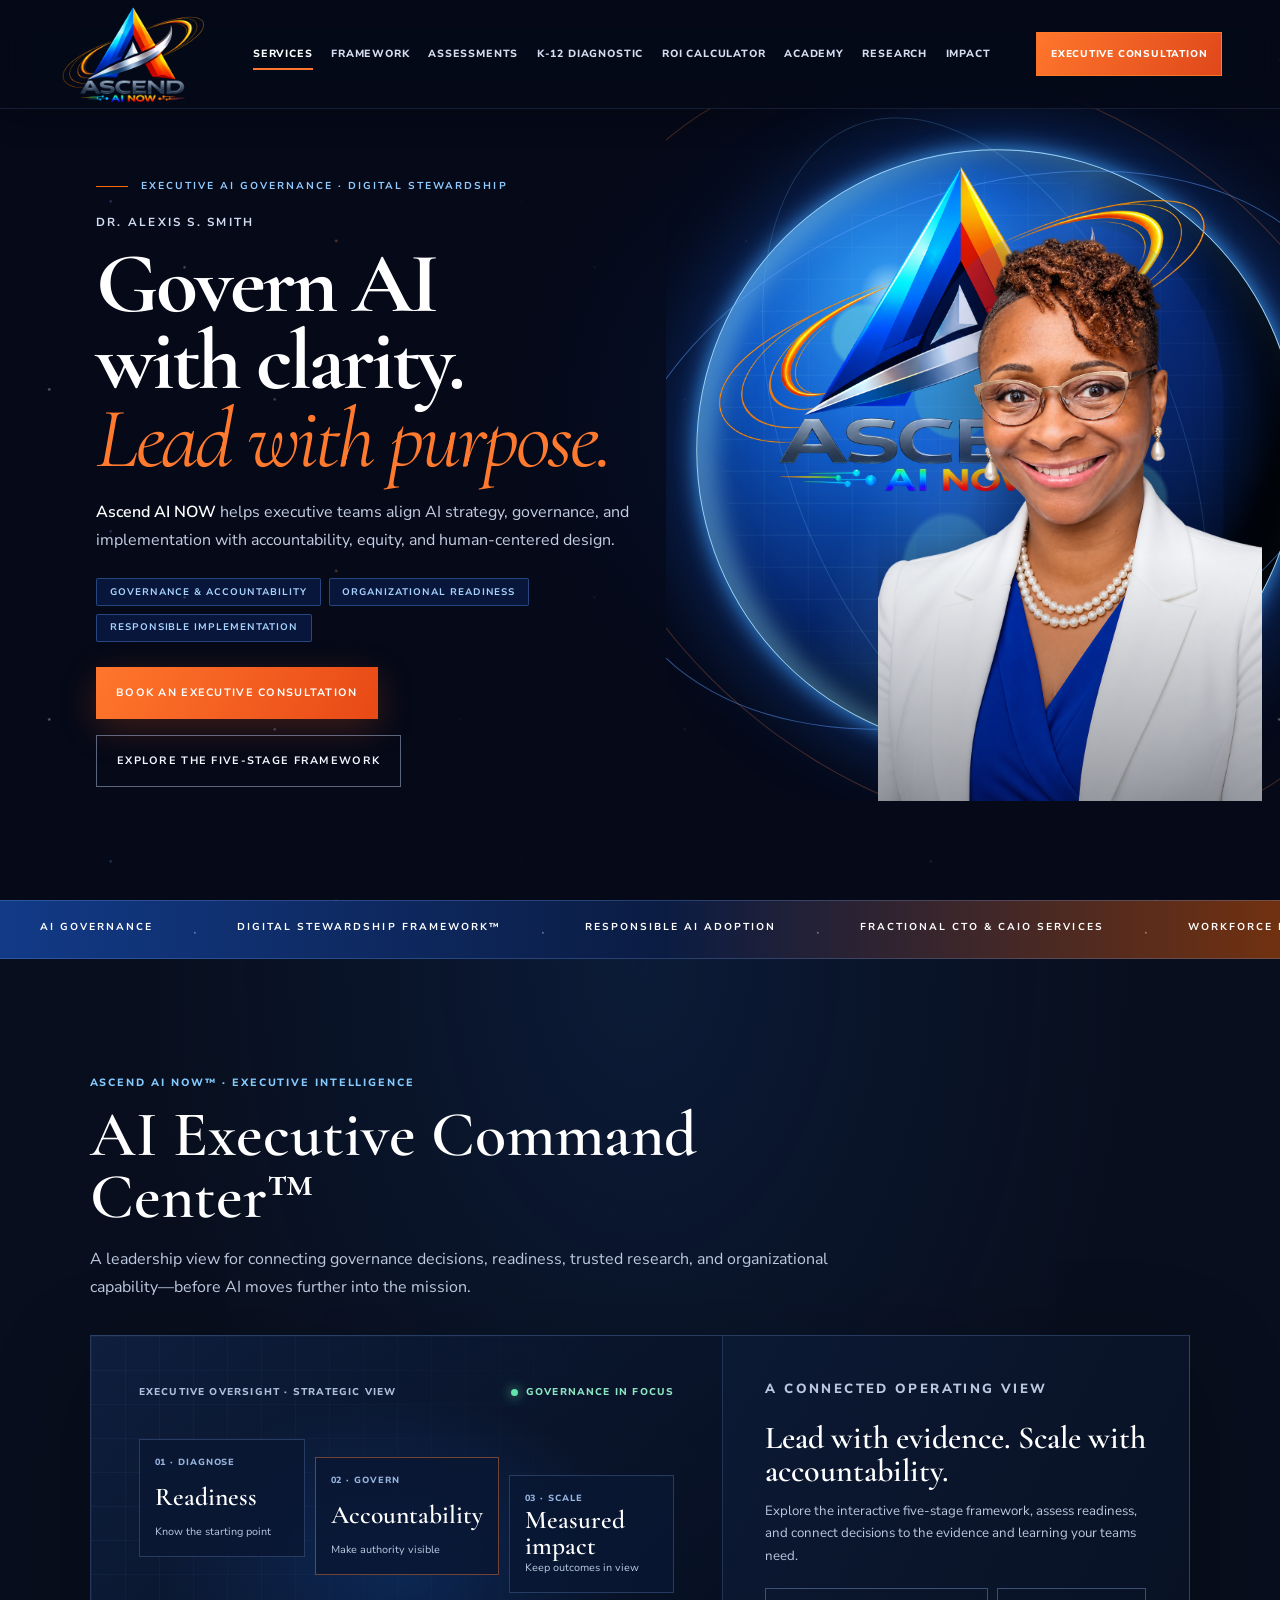
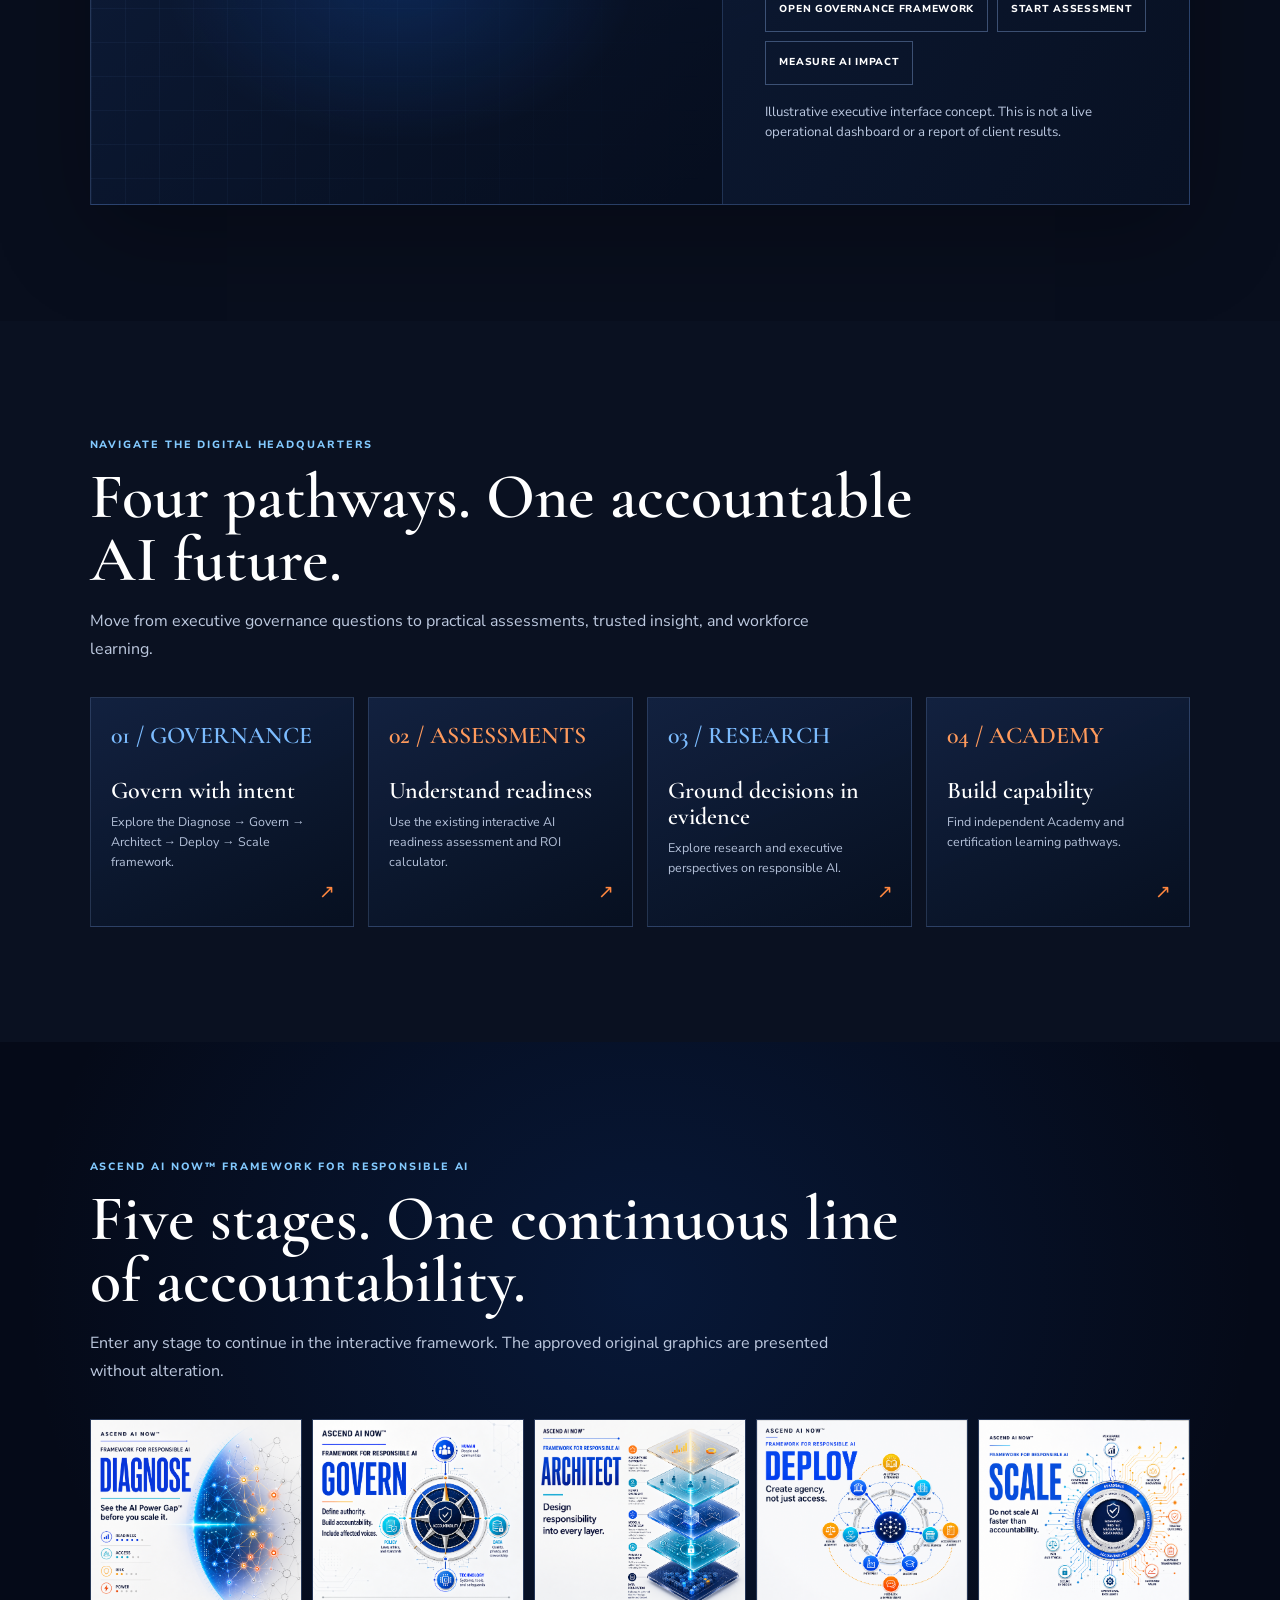
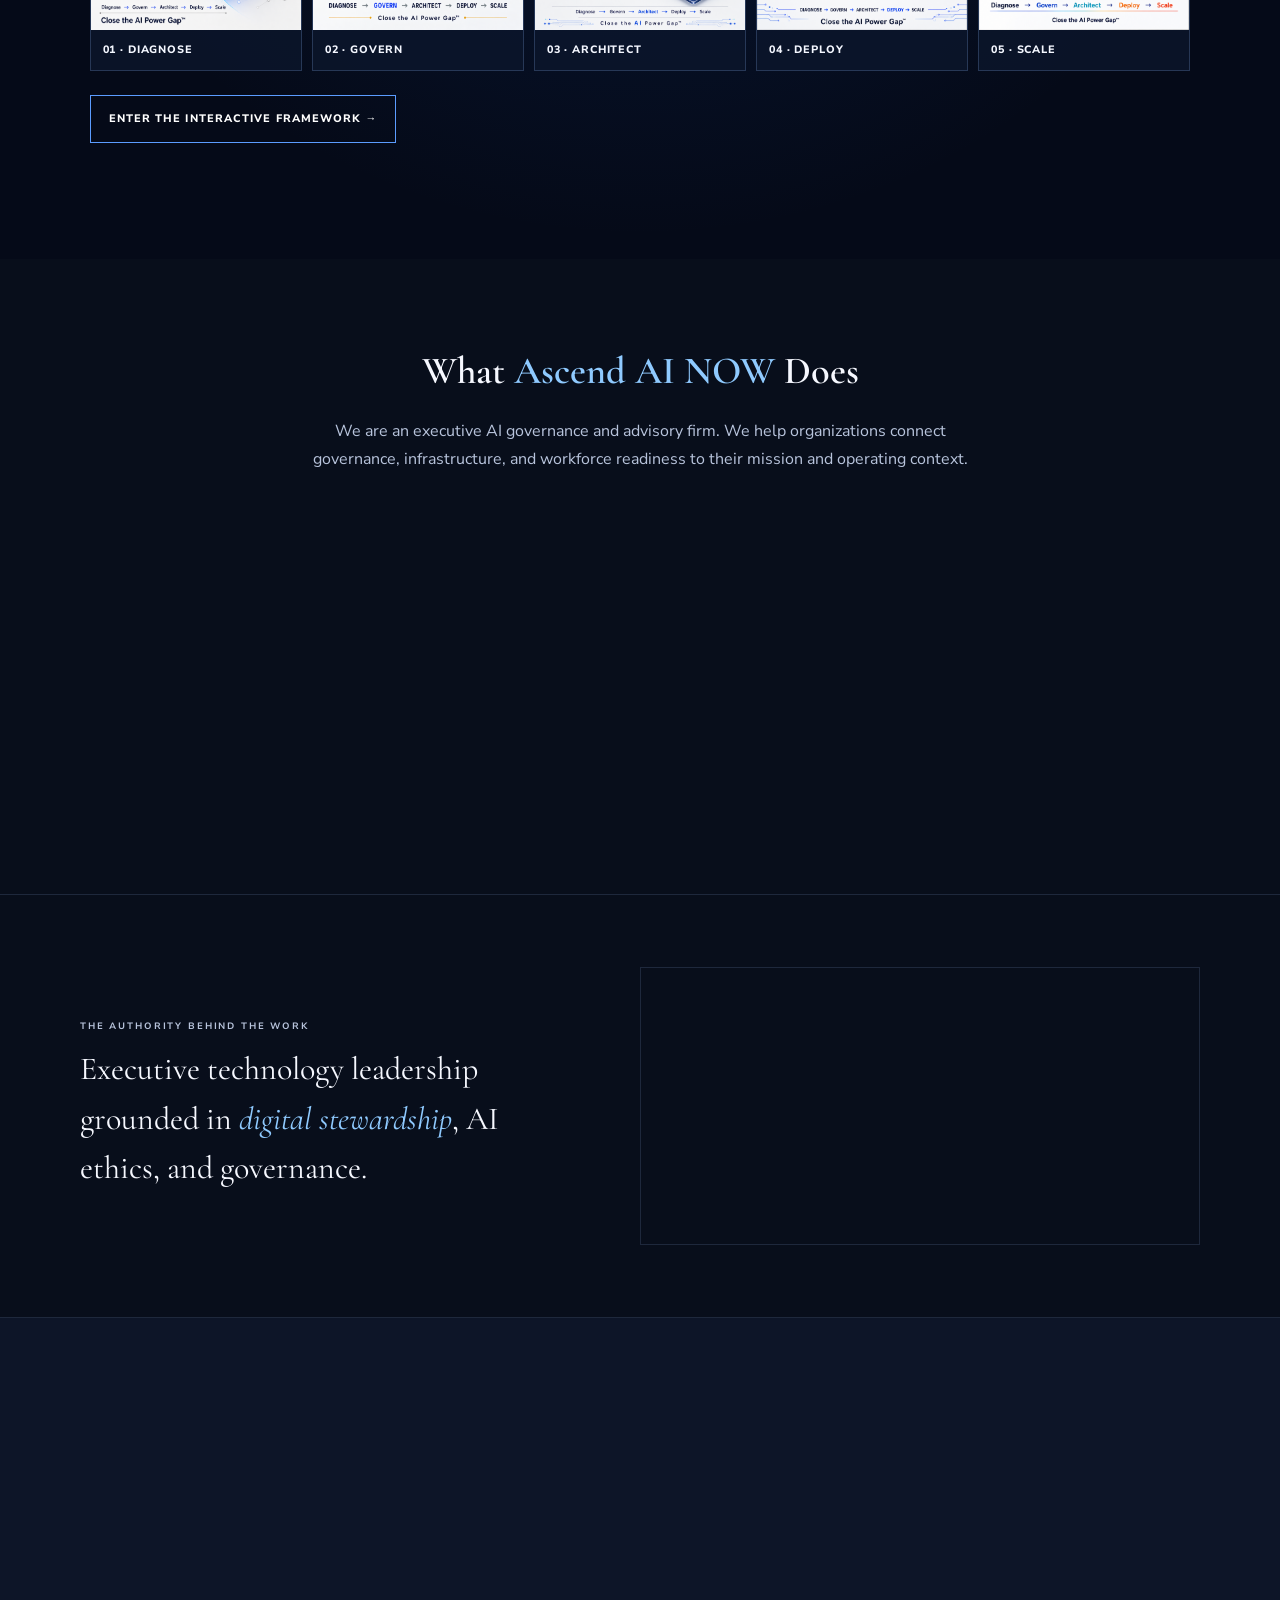
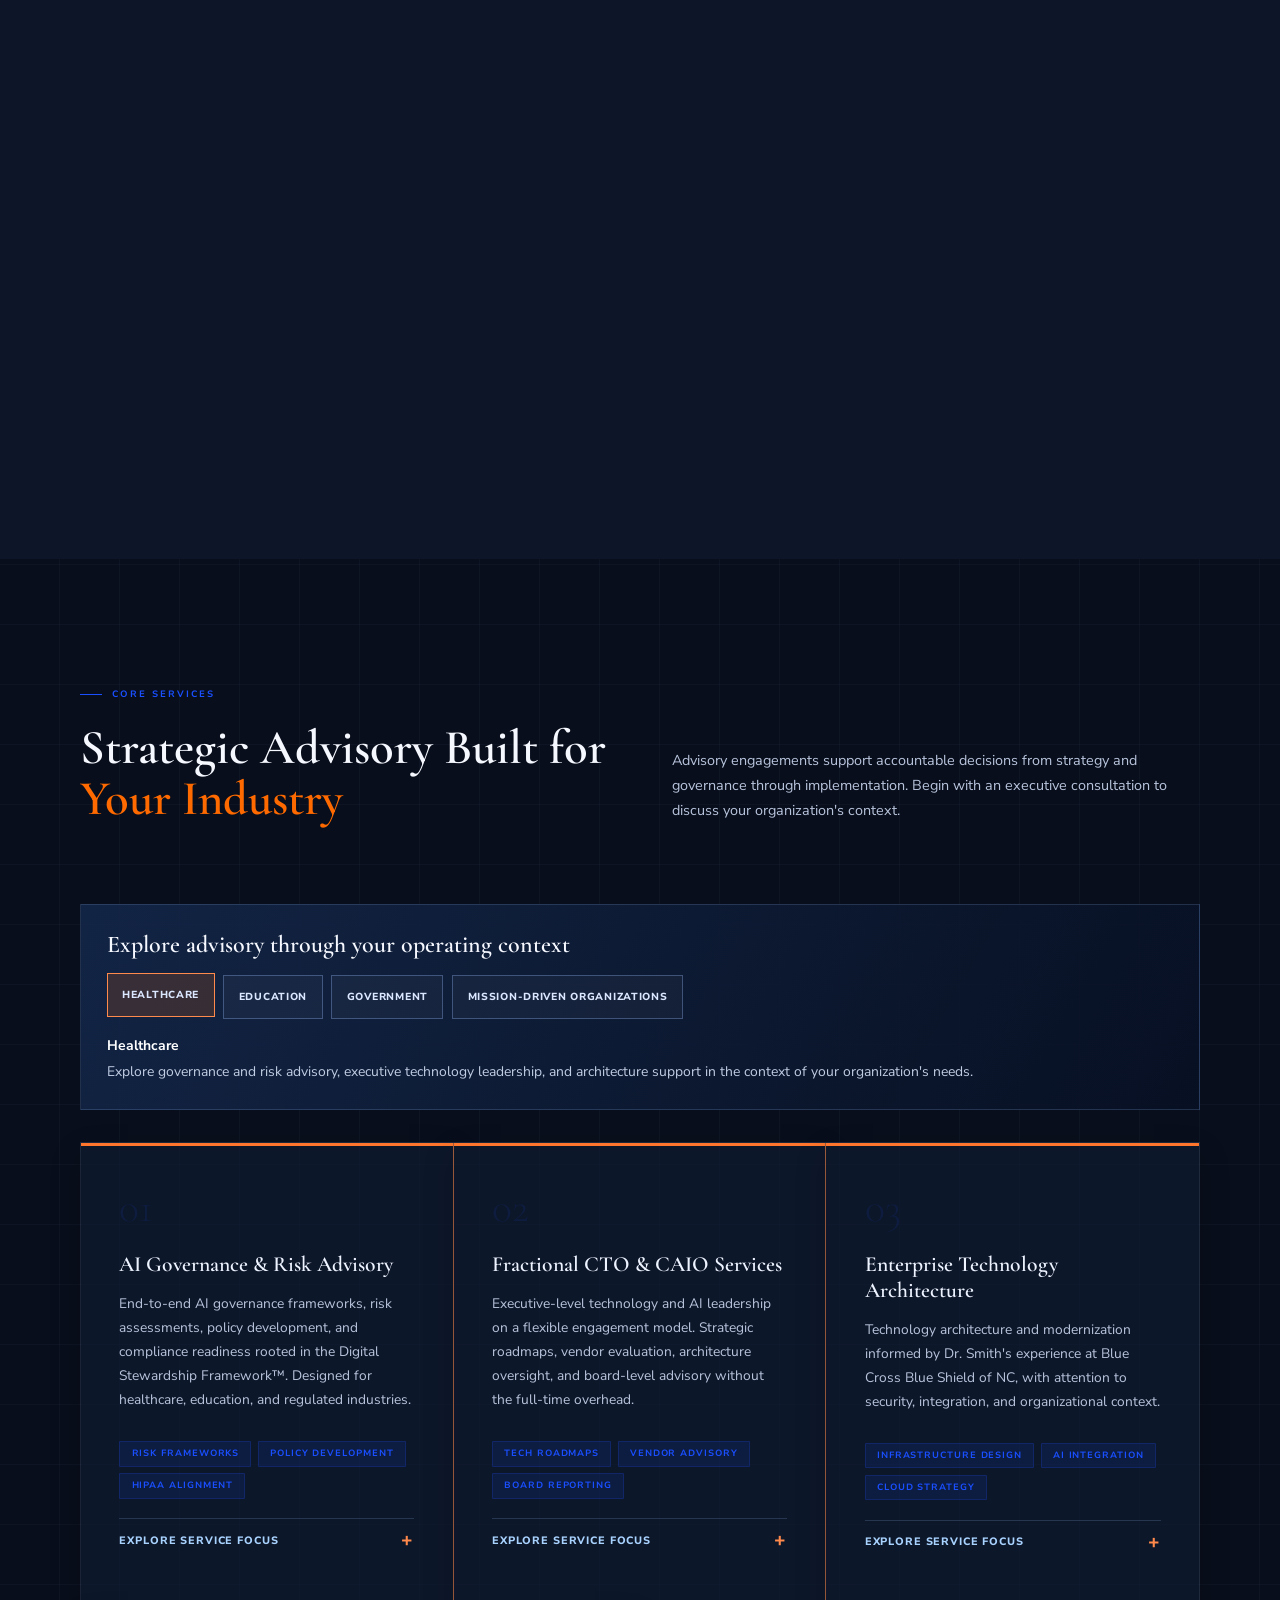
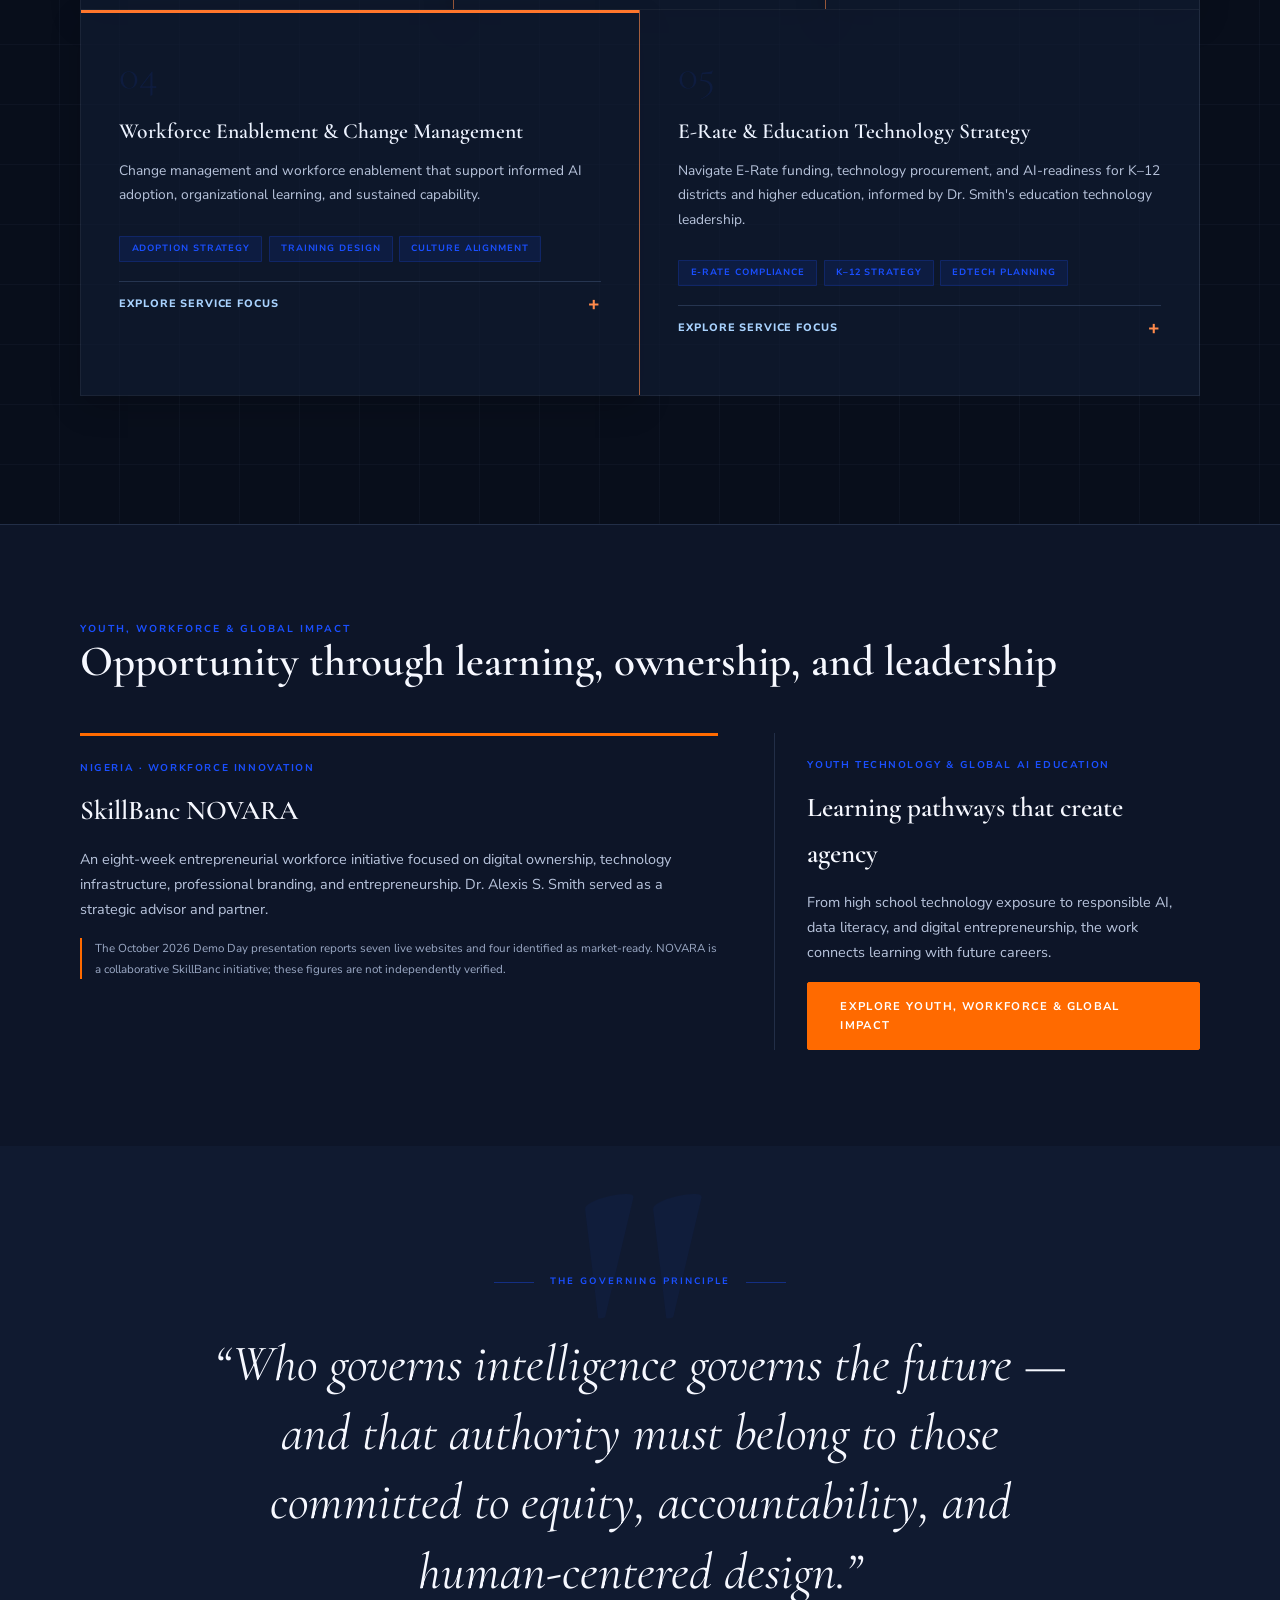
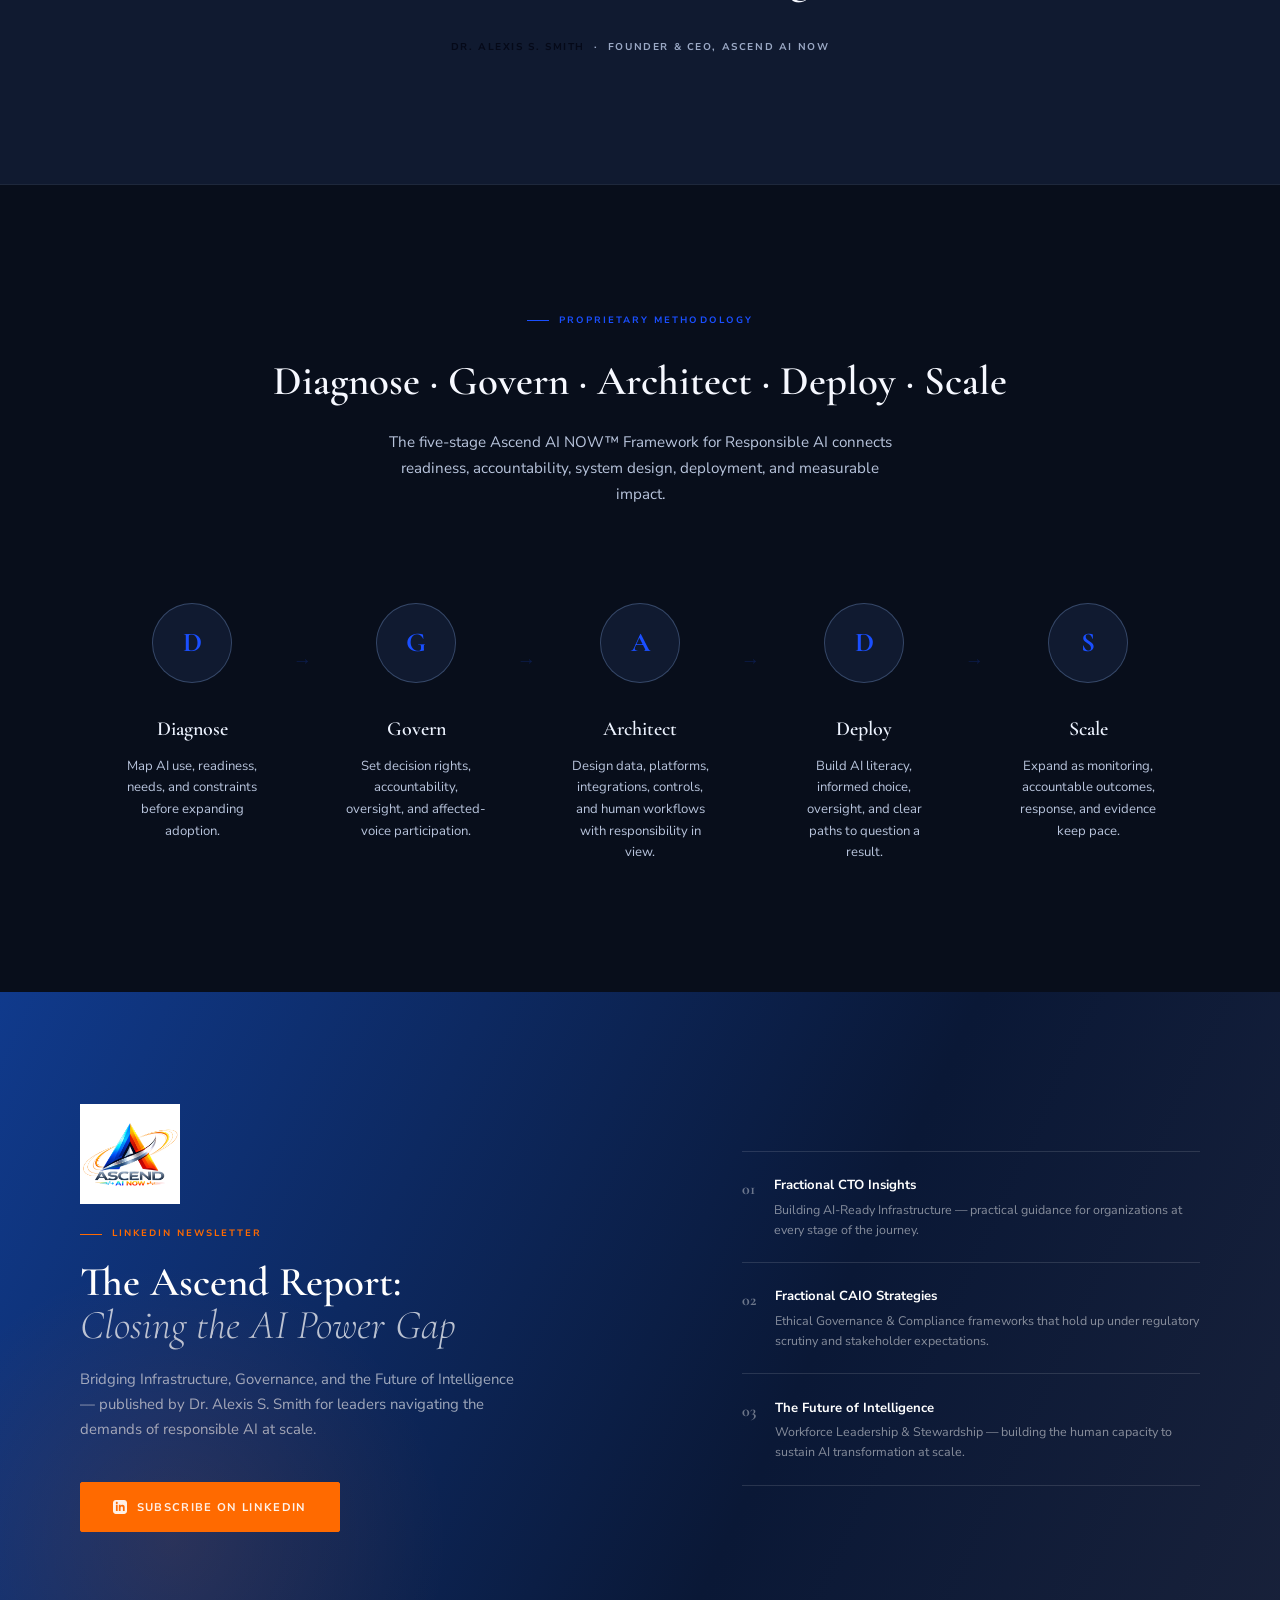
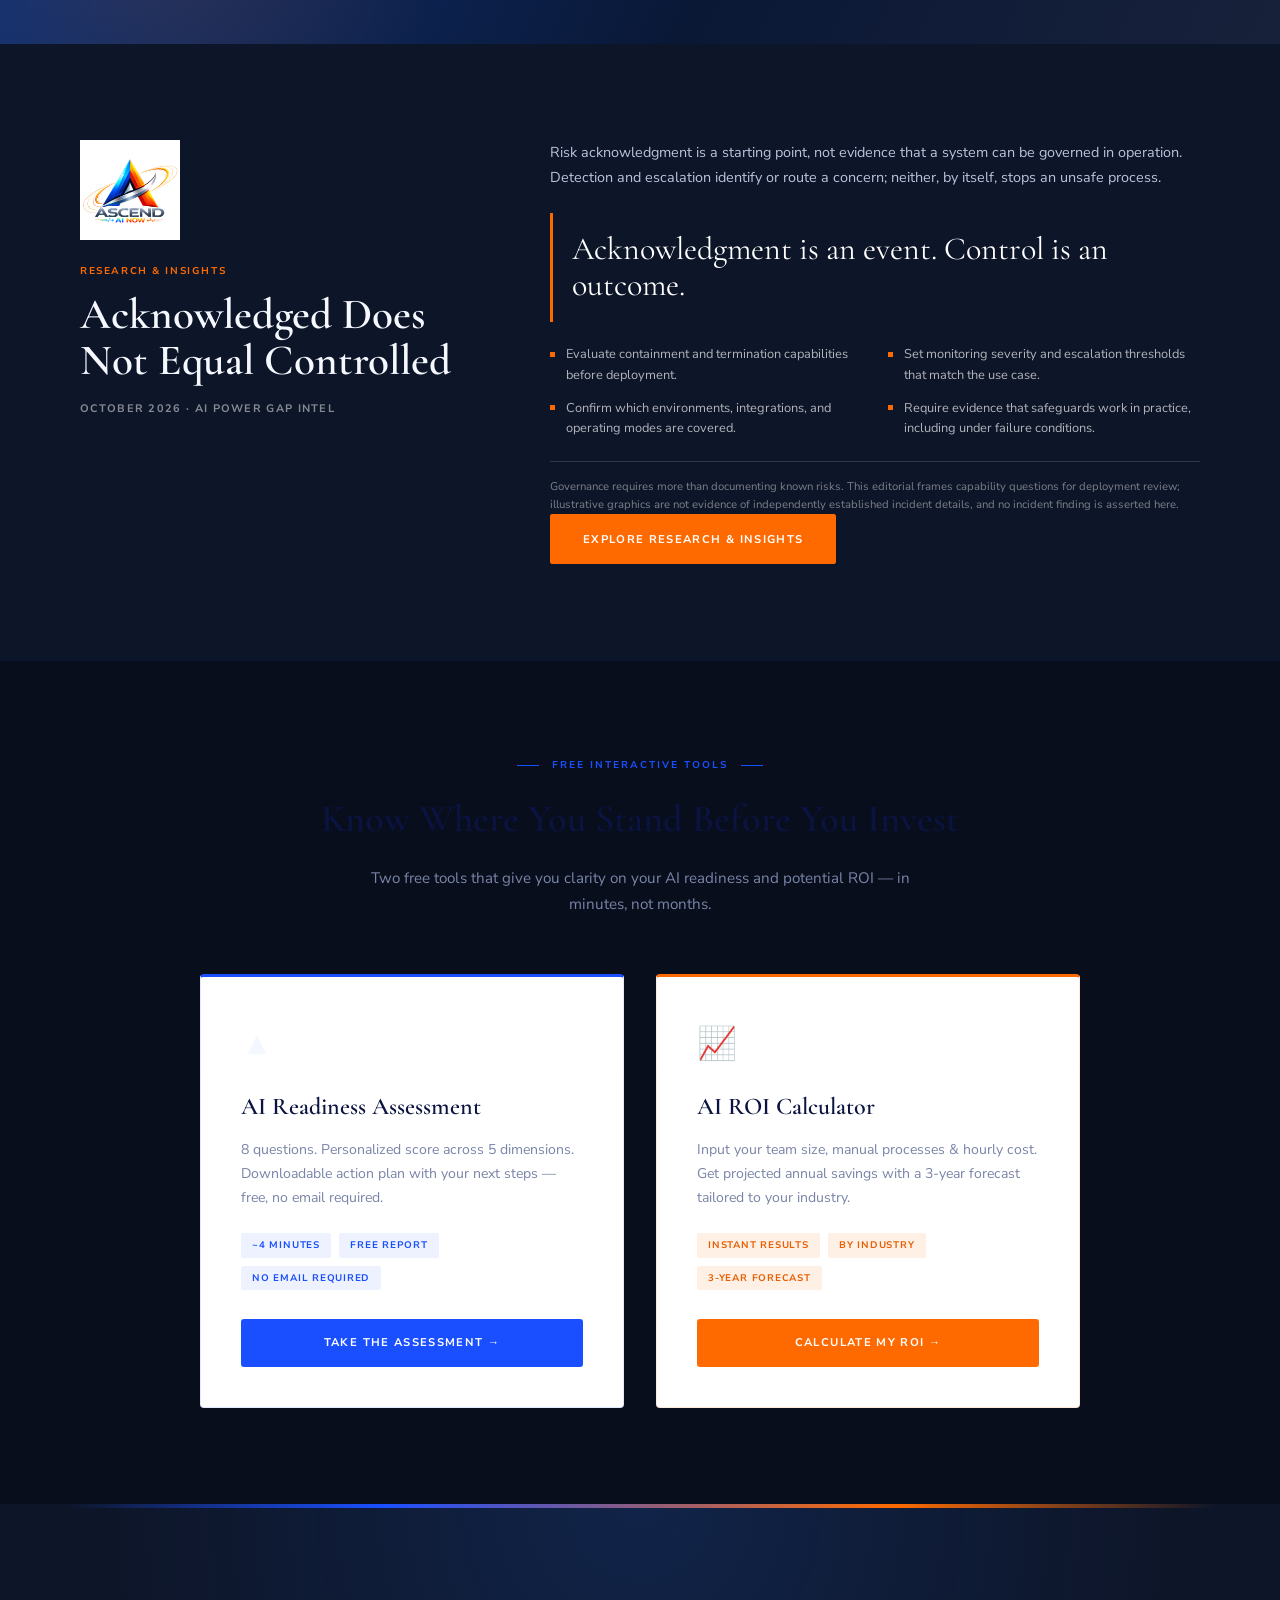
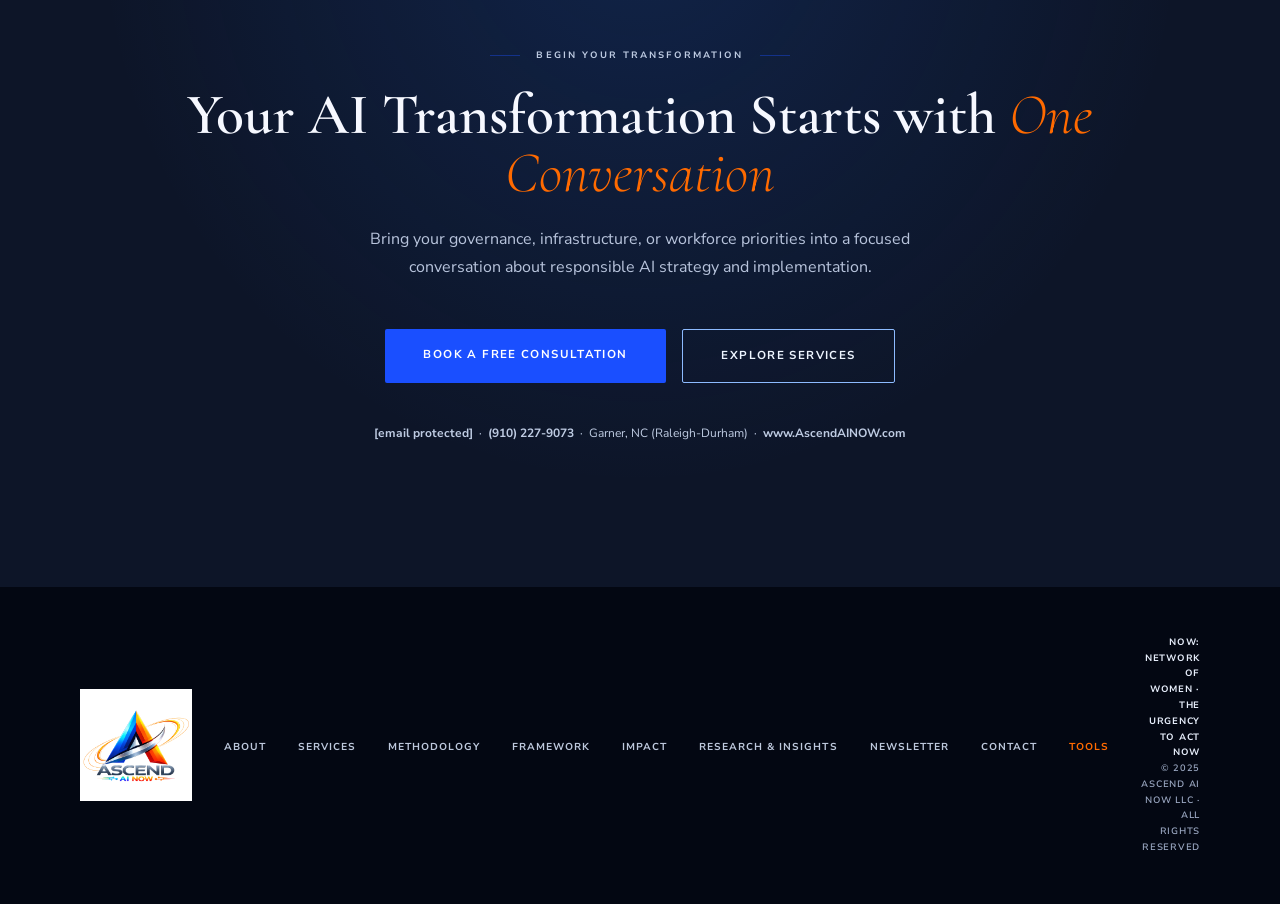
==== commit 67513378: "Merge 7c93b69520d08ef558f59240f1eb924c7e191606 into e27aea45a161afb4ca8b590392b3a06b0de8240c" ====
--- a/index.html
+++ b/index.html
@@ -3,15 +3,16 @@
 <head>
   <meta charset="UTF-8">
   <meta name="viewport" content="width=device-width, initial-scale=1.0">
-  <title>Ascend AI NOW | Strategic AI Implementation Advisory | Dr. Alexis S. Smith</title>
-  <meta name="description" content="Ascend AI NOW is a strategic AI advisory firm helping healthcare organizations, educational institutions, and service businesses implement AI responsibly. Founded by Dr. Alexis S. Smith">
+  <title>Ascend AI NOW | Executive AI Governance | Dr. Alexis S. Smith</title>
+  <meta name="description" content="Ascend AI NOW helps executive teams align AI governance, readiness, and implementation with accountability, equity, and human-centered design. Founded by Dr. Alexis S. Smith.">
   <meta name="keywords" content="AI governance, AI advisory, fractional CTO, AI implementation, healthcare AI, education technology, E-Rate consulting, responsible AI, workforce enablement, Raleigh NC">
-  <meta property="og:title" content="Ascend AI NOW | Strategic AI Implementation Advisory">
-  <meta property="og:description" content="We help organizations implement AI responsibly — governance frameworks, fractional CTO services, and workforce enablement. Led by Dr. Alexis S. Smith.">
-  <meta property="og:url" content="https://www.ascendainow.com/">
+  <meta property="og:title" content="Ascend AI NOW | Executive AI Governance">
+  <meta property="og:description" content="Executive AI governance and responsible implementation grounded in accountability, equity, and human-centered design. Led by Dr. Alexis S. Smith.">
+  <meta property="og:url" content="https://ascendainow.com">
   <link rel="preconnect" href="https://fonts.googleapis.com">
   <link rel="preconnect" href="https://fonts.gstatic.com" crossorigin>
   <link href="https://fonts.googleapis.com/css2?family=Cormorant+Garamond:ital,wght@0,300;0,400;0,500;0,600;0,700;1,300;1,400;1,600&family=Nunito+Sans:wght@300;400;500;600;700&display=swap" rel="stylesheet">
+  <link rel="stylesheet" href="assets/site-experience.css">
   <style>
     :root {
       --white:       #ffffff;
@@ -86,15 +87,6 @@
     .portrait-wrap { position:relative; width:100%; height:100%; display:flex; align-items:flex-end; justify-content:center; }
     .portrait-bg { position:absolute; bottom:0; left:50%; transform:translateX(-50%); width:80%; height:85%; background:linear-gradient(170deg,rgba(26,79,255,0.15) 0%,rgba(26,79,255,0.06) 50%,rgba(11,19,64,0.95) 100%); border-top-left-radius:50% 30%; border-top-right-radius:50% 30%; }
     .portrait-img { position:relative; z-index:3; width:78%; max-width:380px; aspect-ratio:2/3; object-fit:cover; object-position:center 15%; display:block; }
-    .portrait-corner { position:absolute; z-index:4; width:28px; height:28px; }
-    .portrait-corner.tl { top:12%; left:11%; border-top:2px solid var(--orange); border-left:2px solid var(--orange); }
-    .portrait-corner.br { bottom:2px; right:11%; border-bottom:2px solid var(--orange); border-right:2px solid var(--orange); }
-    .stat-float { position:absolute; z-index:5; background:rgba(255,255,255,0.97); backdrop-filter:blur(8px); border:1px solid rgba(26,79,255,0.15); padding:0.9rem 1.2rem; border-radius:2px; box-shadow:0 8px 28px rgba(26,79,255,0.1); }
-    .stat-float.left { left:4%; top:42%; border-left:3px solid var(--orange); }
-    .stat-float.right { right:4%; top:22%; border-left:3px solid var(--royal); }
-    .sf-num { font-family:"Cormorant Garamond",serif; font-size:1.8rem; font-weight:700; color:var(--ink); line-height:1; }
-    .sf-label { font-size:0.56rem; font-weight:700; letter-spacing:0.1em; text-transform:uppercase; color:var(--text-muted); margin-top:0.2rem; }
-
     /* TICKER */
     .ticker { background:var(--royal); padding:0.7rem 0; overflow:hidden; white-space:nowrap; }
     .ticker-inner { display:inline-flex; animation:ticker 28s linear infinite; }
@@ -123,15 +115,12 @@
     .auth-kicker { font-size:0.58rem; font-weight:700; letter-spacing:0.2em; text-transform:uppercase; color:var(--royal); margin-bottom:0.6rem; }
     .auth-statement { font-family:"Cormorant Garamond",serif; font-size:clamp(1.4rem,2.5vw,2rem); font-weight:400; line-height:1.55; color:var(--ink); max-width:480px; }
     .auth-statement em { font-style:italic; color:var(--royal); }
-    .auth-stats { display:grid; grid-template-columns:repeat(3,1fr); border:1px solid var(--line); }
-    .astat { padding:2rem 1.6rem; border-right:1px solid var(--line); border-bottom:1px solid var(--line); position:relative; background:var(--white); transition:background 0.3s; }
-    .astat:nth-child(3n) { border-right:none; }
-    .astat:nth-last-child(-n+3) { border-bottom:none; }
-    .astat:hover { background:var(--blue-pale); }
-    .astat-num { font-family:"Cormorant Garamond",serif; font-size:2.4rem; font-weight:700; color:var(--royal); line-height:1; display:block; }
-    .astat-label { font-size:0.6rem; font-weight:700; letter-spacing:0.1em; text-transform:uppercase; color:var(--text-muted); margin-top:0.4rem; display:block; line-height:1.5; }
-    .astat-accent { position:absolute; bottom:0; left:0; width:0; height:2px; background:var(--orange); transition:width 0.5s; }
-    .astat:hover .astat-accent { width:100%; }
+    .authority-proof { display:grid; grid-template-columns:repeat(3,minmax(0,1fr)); border:1px solid var(--line); }
+    .proof-card { min-height:100%; padding:1.8rem 1.5rem; border-right:1px solid var(--line); background:var(--white); }
+    .proof-card:last-child { border-right:0; }
+    .proof-kicker { display:block; margin-bottom:.65rem; color:var(--orange); font-size:.58rem; font-weight:800; letter-spacing:.14em; text-transform:uppercase; }
+    .proof-card strong { display:block; margin-bottom:.5rem; color:var(--ink); font:600 1.2rem/1.15 "Cormorant Garamond",serif; }
+    .proof-card p { color:var(--text-mid); font-size:.78rem; line-height:1.6; }
 
     /* ABOUT */
     .about { background:var(--off-white); padding:8rem 5rem; overflow:hidden; position:relative; }
@@ -294,15 +283,14 @@
       .hero { grid-template-columns:1fr; min-height:auto; }
       .hero-left { padding:8rem 2rem 3rem; }
       .hero-right { height:400px; }
-      .stat-float { display:none; }
       .portrait-img { max-width:240px; aspect-ratio:3/4; object-position:center 10%; }
       .what-we-do,.authority,.services,.about,.methodology,.newsletter,.final-cta,.engagements,.research { padding:4.5rem 2rem; }
       .wwd-grid,.svc-grid,.svc-grid-row2 { grid-template-columns:1fr; }
       .svc-card { border-right:none; border-bottom:1px solid var(--line); }
       .authority-inner { grid-template-columns:1fr; gap:2.5rem; }
-      .auth-stats { grid-template-columns:repeat(2,1fr); }
-      .astat:nth-child(3n) { border-right:1px solid var(--line); }
-      .astat:nth-child(2n) { border-right:none; }
+      .authority-proof { grid-template-columns:1fr; }
+      .proof-card { border-right:0; border-bottom:1px solid var(--line); }
+      .proof-card:last-child { border-bottom:0; }
       .about-grid { grid-template-columns:1fr; gap:3rem; }
       .method-steps { grid-template-columns:repeat(2,1fr); gap:3rem; }
       .mstep::after { display:none; }
@@ -318,115 +306,239 @@
       .footer-links { justify-content:center; }
       .footer-copy { text-align:center; }
     }
+    /* CINEMATIC DIGITAL HEADQUARTERS */
+    :root{--white:#080d1c;--off-white:#0c1427;--blue-pale:rgba(26,79,255,.11);--ink:#050918;--ink-mid:#17233f;--text:#f4f7ff;--text-mid:#c2cce0;--text-muted:#9ba9c5;--line:rgba(146,176,230,.16);--line-soft:rgba(146,176,230,.08)}
+    html{scroll-padding-top:100px}
+    body.digital-headquarters{background:#050918;color:#f4f7ff}
+    #mainNav{padding:12px clamp(18px,4.5vw,72px);background:rgba(5,9,24,.78);border-bottom:1px solid rgba(151,182,240,.12);backdrop-filter:blur(18px)}
+    #mainNav.scrolled{padding:8px clamp(18px,4.5vw,72px);background:rgba(5,9,24,.96);border-bottom-color:rgba(151,182,240,.18);box-shadow:0 8px 36px rgba(0,0,0,.28)}
+    #mainNav .nav-brand{flex:none}
+    #mainNav .nav-logo{width:150px;height:100px;margin:-8px 0;object-fit:contain;background:transparent;transition:width .35s,height .35s}
+    #mainNav.scrolled .nav-logo{width:132px;height:88px}
+    #mainNav .nav-links{align-items:center;gap:clamp(.8rem,1.7vw,1.8rem)}
+    #mainNav .nav-links a{color:#d5def0;font-size:.66rem;letter-spacing:.09em;white-space:nowrap}
+    #mainNav .nav-links a:hover,#mainNav .nav-links a:focus-visible{color:#fff}
+    #mainNav .nav-cta{border:1px solid rgba(255,126,40,.8);background:linear-gradient(120deg,#ff6a00,#df3e16);white-space:nowrap}
+    #mainNav .nav-menu-toggle{min-height:44px;border-color:rgba(207,222,255,.5);color:#fff;cursor:pointer}
+    .hero{min-height:780px;height:min(100svh,1050px);grid-template-columns:minmax(0,1.04fr) minmax(420px,.96fr);background:#050918;isolation:isolate}
+    .hero::before{top:0;right:auto;left:0;width:100%;height:100%;opacity:.55;background-image:radial-gradient(1px 1px at 12% 18%,rgba(255,255,255,.8),transparent 2px),radial-gradient(1px 1px at 67% 21%,rgba(149,198,255,.7),transparent 2px),radial-gradient(1.5px 1.5px at 82% 73%,rgba(255,171,105,.7),transparent 2px),radial-gradient(1px 1px at 45% 81%,rgba(255,255,255,.6),transparent 2px),radial-gradient(1px 1px at 27% 61%,rgba(118,173,255,.6),transparent 2px);background-size:410px 330px;pointer-events:none;z-index:-1}
+    .hero::after{top:0;right:0;width:72%;height:100%;background:radial-gradient(ellipse at 72% 46%,rgba(20,85,214,.16),transparent 55%),linear-gradient(90deg,#050918 0%,rgba(5,9,24,.74) 36%,rgba(5,9,24,.04) 100%);z-index:-1}
+    .hero-left{justify-content:center;padding:145px 2rem 80px clamp(26px,7.5vw,120px);animation:fadeUp 1s ease .1s both}
+    .hero-eyebrow{margin-bottom:1.2rem}
+    .eyebrow-text{color:#8fcaff}
+    .hero-name{margin-bottom:1rem;color:#d4def3;font:700 .73rem "Nunito Sans",sans-serif;letter-spacing:.19em;text-transform:uppercase}
+    .hero-headline{max-width:760px;margin-bottom:1.25rem;color:#fff;font:700 clamp(3.2rem,6.7vw,6.6rem)/.9 "Cormorant Garamond",serif;letter-spacing:-.035em;text-wrap:balance}
+    .hero-headline em{display:block;color:#ff7a2e;font-style:italic;font-weight:400}
+    .hero-bio{max-width:610px;margin-bottom:1.5rem;color:#c4cee2;font-size:clamp(.94rem,1.25vw,1.08rem)}
+    .hero-bio strong{color:#fff}
+    .hero-pills{margin-bottom:1.6rem}
+    .pill{border-color:rgba(98,159,255,.35);background:rgba(13,51,130,.32);color:#a9d3ff}
+    .hero-btns{align-items:center}
+    .btn-orange,.btn-ghost-white{display:inline-flex;min-height:52px;align-items:center;justify-content:center;padding:.85rem 1.25rem;border-radius:0;font-size:.67rem}
+    .btn-orange{background:linear-gradient(120deg,#ff762c,#e84916);box-shadow:0 10px 36px rgba(242,91,25,.24)}
+    .btn-ghost-white{border-color:rgba(202,219,255,.44);color:#f4f7ff}
+    .hero-right{z-index:0;min-width:0;align-items:center;justify-content:center;overflow:visible;animation:none}
+    .hero-composition{position:relative;width:min(100%,740px);height:min(78vh,760px);min-height:570px;display:grid;place-items:center}
+    .space-scene{position:absolute;inset:0;display:grid;place-items:center;overflow:hidden;pointer-events:none}
+    .hero-brandmark{position:absolute;top:8%;left:6%;z-index:2;width:min(84%,570px);height:auto;filter:drop-shadow(0 0 26px rgba(62,154,255,.28));}
+    .earth{position:absolute;top:50%;left:52%;width:min(47vw,610px);aspect-ratio:1;border:1px solid rgba(135,207,255,.8);border-radius:50%;background:radial-gradient(ellipse at 32% 24%,rgba(182,236,255,.98) 0%,rgba(47,159,255,.9) 5%,rgba(13,88,201,.98) 25%,rgba(8,40,111,.99) 51%,#03102b 68%,#020611 72%);box-shadow:inset -32px -9px 60px rgba(0,0,0,.75),inset 13px 8px 35px rgba(128,208,255,.42),0 0 22px rgba(67,166,255,.85),0 0 90px rgba(27,108,255,.46);transform:translate(-48%,-50%)}
+    .earth::before{position:absolute;inset:0;border-radius:50%;background:radial-gradient(ellipse at 28% 31%,rgba(114,218,216,.5) 0 5%,transparent 5.8%),radial-gradient(ellipse at 43% 41%,rgba(85,194,178,.42) 0 8%,transparent 8.7%),radial-gradient(ellipse at 61% 24%,rgba(115,205,181,.45) 0 7%,transparent 7.8%),radial-gradient(ellipse at 70% 58%,rgba(101,195,192,.42) 0 8%,transparent 8.8%),radial-gradient(ellipse at 42% 70%,rgba(89,175,189,.36) 0 9%,transparent 10%),linear-gradient(110deg,transparent 35%,rgba(111,201,255,.2) 49%,transparent 62%);content:"";mask-image:radial-gradient(ellipse at 42% 40%,#000 30%,rgba(0,0,0,.8) 56%,transparent 72%)}
+    .earth::after{position:absolute;inset:-1px;border:1px solid rgba(185,229,255,.55);border-radius:50%;box-shadow:inset 18px 0 18px rgba(139,218,255,.24);content:""}
+    .earth-grid{position:absolute;inset:4%;overflow:hidden;border-radius:50%;background:repeating-linear-gradient(0deg,transparent 0 30px,rgba(131,198,255,.1) 31px,transparent 32px),repeating-linear-gradient(90deg,transparent 0 42px,rgba(131,198,255,.08) 43px,transparent 44px);mask-image:radial-gradient(ellipse at 40% 40%,#000 44%,transparent 70%)}
+    .orbit{position:absolute;top:50%;left:52%;width:min(61vw,790px);aspect-ratio:1.52;border:1px solid rgba(92,158,255,.48);border-radius:50%;transform:translate(-50%,-50%) rotate(-22deg);animation:orbit-drift 24s linear infinite}
+    .orbit::before,.orbit::after{position:absolute;width:8px;height:8px;border-radius:50%;content:""}
+    .orbit::before{top:8%;left:13%;background:#74caff;box-shadow:0 0 16px 4px #3698ff}
+    .orbit::after{right:9%;bottom:18%;background:#ff792f;box-shadow:0 0 16px 4px #ff6a00}
+    .orbit-two{width:min(70vw,900px);aspect-ratio:1.27;border-color:rgba(255,126,60,.26);transform:translate(-50%,-50%) rotate(36deg);animation-direction:reverse;animation-duration:33s}
+    .orbit-two::before{top:50%;left:-4px;width:5px;height:5px}
+    .orbit-two::after{right:21%;bottom:-3px;width:5px;height:5px}
+    .orbit-three{width:min(55vw,700px);aspect-ratio:1.8;border-color:rgba(106,190,255,.22);transform:translate(-50%,-50%) rotate(68deg);animation-duration:42s}
+    .orbit-three::before{top:12%;left:48%;width:4px;height:4px}
+    .orbit-three::after{right:8%;bottom:46%;width:4px;height:4px}
+    .portrait-frame{position:absolute;right:3%;bottom:0;z-index:3;width:clamp(230px,30vw,400px);height:clamp(360px,55vw,680px);display:flex;align-items:flex-end;justify-content:center;overflow:hidden;background:linear-gradient(160deg,transparent 54%,rgba(4,11,28,.3));}
+    .portrait-frame::before{position:absolute;inset:0;background:linear-gradient(180deg,transparent 64%,rgba(3,7,19,.38) 100%);content:"";pointer-events:none;z-index:1}
+    .portrait-img{position:relative;z-index:0;width:100%;height:100%;max-width:none;aspect-ratio:auto;object-fit:contain;object-position:center bottom;display:block;filter:drop-shadow(0 18px 34px rgba(0,0,0,.34))}
+    .portrait-caption{position:absolute;z-index:2;left:14px;bottom:12px;color:#fff;font-size:.58rem;font-weight:800;letter-spacing:.15em;text-shadow:0 1px 8px #000;text-transform:uppercase}
+    .hq-section{position:relative;overflow:hidden;padding:clamp(64px,9vw,120px) clamp(22px,7vw,108px);background:radial-gradient(ellipse at 50% 0%,rgba(27,83,171,.18),transparent 55%),#080e1d;color:#edf3ff}
+    .hq-inner{position:relative;z-index:1;max-width:1320px;margin:0 auto}
+    .hq-eyebrow{margin-bottom:12px;color:#83caff;font-size:.66rem;font-weight:800;letter-spacing:.18em;text-transform:uppercase}
+    .hq-title{max-width:840px;margin-bottom:16px;color:#fff;font:600 clamp(2.5rem,5vw,4.6rem)/.98 "Cormorant Garamond",serif}
+    .hq-lead{max-width:740px;margin-bottom:34px;color:#bdc9df;font-size:1rem;line-height:1.75}
+    .command-center{display:grid;grid-template-columns:minmax(0,1.15fr) minmax(290px,.85fr);min-height:340px;border:1px solid rgba(130,177,255,.24);background:linear-gradient(118deg,rgba(17,34,67,.94),rgba(8,16,35,.96));box-shadow:0 28px 90px rgba(0,0,0,.28)}
+    .command-screen{position:relative;min-width:0;overflow:hidden;padding:clamp(22px,4vw,48px);background:radial-gradient(ellipse at 49% 50%,rgba(23,101,221,.23),transparent 52%),linear-gradient(145deg,rgba(7,19,44,.2),rgba(4,10,24,.7))}
+    .command-screen::before{position:absolute;inset:0;background-image:linear-gradient(rgba(116,167,249,.055) 1px,transparent 1px),linear-gradient(90deg,rgba(116,167,249,.055) 1px,transparent 1px);background-size:34px 34px;content:"";mask-image:linear-gradient(90deg,#000,transparent 100%)}
+    .command-topline{position:relative;display:flex;align-items:center;justify-content:space-between;gap:16px;margin-bottom:38px;color:#aebedb;font-size:.62rem;font-weight:800;letter-spacing:.12em;text-transform:uppercase}
+    .command-indicator{display:inline-flex;align-items:center;gap:8px;color:#8de5c2}
+    .command-indicator::before{width:7px;height:7px;border-radius:50%;background:#62e4ac;box-shadow:0 0 12px #62e4ac;content:""}
+    .command-flow{position:relative;display:grid;grid-template-columns:repeat(3,1fr);gap:10px;align-items:center}
+    .command-node{min-height:118px;display:flex;flex-direction:column;justify-content:space-between;padding:15px;border:1px solid rgba(133,177,255,.24);background:rgba(9,23,51,.86)}
+    .command-node:nth-child(2){transform:translateY(18px);border-color:rgba(255,130,60,.42)}
+    .command-node:nth-child(3){transform:translateY(36px)}
+    .command-node small{color:#98b4df;font-size:.56rem;font-weight:800;letter-spacing:.1em;text-transform:uppercase}
+    .command-node strong{color:#fff;font:600 clamp(1.1rem,2vw,1.65rem)/1 "Cormorant Garamond",serif}
+    .command-node span{color:#bac7df;font-size:.66rem}
+    .command-side{display:flex;flex-direction:column;justify-content:center;padding:clamp(22px,3.5vw,42px);border-left:1px solid rgba(130,177,255,.18)}
+    .command-side h3{margin-bottom:12px;color:#fff;font:600 2rem/1.05 "Cormorant Garamond",serif}
+    .command-side p{margin-bottom:20px;color:#bac7df;font-size:.83rem}
+    .command-links{display:flex;flex-wrap:wrap;gap:9px}
+    .command-links a{display:inline-flex;min-height:44px;align-items:center;padding:10px 13px;border:1px solid rgba(156,192,255,.34);color:#fff;font-size:.63rem;font-weight:800;letter-spacing:.07em;text-decoration:none;text-transform:uppercase;transition:background .2s,border-color .2s,transform .2s}
+    .command-links a:hover,.command-links a:focus-visible{transform:translateY(-2px);border-color:#ff8a4b;background:rgba(255,106,0,.16)}
+    .demo-disclaimer{margin:18px 0 0;color:#8495b5;font-size:.65rem;line-height:1.5}
+    .pathways-section{background:#0a1121}
+    .pathway-grid{display:grid;grid-template-columns:repeat(4,minmax(0,1fr));gap:14px;margin-top:34px}
+    .pathway-card{position:relative;min-height:230px;display:flex;flex-direction:column;align-items:flex-start;padding:23px 20px;border:1px solid rgba(143,179,239,.22);background:linear-gradient(155deg,rgba(18,34,65,.94),rgba(7,15,32,.97));color:inherit;text-decoration:none;transition:transform .3s,border-color .3s,box-shadow .3s}
+    .pathway-card::after{position:absolute;right:18px;bottom:18px;color:#ff873f;font-size:1.2rem;content:"↗";transition:transform .25s}
+    .pathway-card:hover,.pathway-card:focus-visible{transform:translateY(-7px);border-color:rgba(255,128,62,.75);box-shadow:0 16px 42px rgba(0,0,0,.28),0 0 24px rgba(30,92,192,.14)}
+    .pathway-card:hover::after,.pathway-card:focus-visible::after{transform:translate(3px,-3px)}
+    .pathway-index{margin-bottom:28px;color:#7cbcff;font:600 1.5rem "Cormorant Garamond",serif}
+    .pathway-card:nth-child(even) .pathway-index{color:#ff9a5c}
+    .pathway-card strong{margin-bottom:8px;color:#fff;font:600 1.5rem/1.08 "Cormorant Garamond",serif}
+    .pathway-card span:last-of-type{max-width:250px;color:#b4c1d9;font-size:.78rem;line-height:1.6}
+    .framework-gateway{background:radial-gradient(ellipse at 50% 30%,rgba(18,81,184,.2),transparent 68%),#050a18}
+    .framework-steps{display:grid;grid-template-columns:repeat(5,minmax(0,1fr));gap:10px;margin:32px 0 24px}
+    .framework-step{position:relative;display:flex;flex-direction:column;overflow:hidden;border:1px solid rgba(140,180,250,.22);background:rgba(12,22,44,.78);color:#fff;text-decoration:none;transition:transform .25s,border-color .25s,box-shadow .25s}
+    .framework-step:hover,.framework-step:focus-visible{transform:translateY(-5px);border-color:rgba(255,135,68,.8);box-shadow:0 12px 30px rgba(0,0,0,.32)}
+    .framework-step img{display:block;width:100%;aspect-ratio:1;object-fit:contain;background:#f5f5f5}
+    .framework-step span{padding:11px 12px;color:#f4f7ff;font-size:.67rem;font-weight:800;letter-spacing:.08em;text-transform:uppercase}
+    .framework-action{display:inline-flex;min-height:48px;align-items:center;padding:12px 18px;border:1px solid #5b9cff;color:#fff;font-size:.68rem;font-weight:800;letter-spacing:.1em;text-decoration:none;text-transform:uppercase;transition:background .2s}
+    .framework-action:hover,.framework-action:focus-visible{background:rgba(43,115,239,.2)}
+    .digital-headquarters .ticker{background:linear-gradient(90deg,#123a87,#0b1c43 52%,#713110);border-top:1px solid rgba(130,179,255,.23);border-bottom:1px solid rgba(130,179,255,.23)}
+    .digital-headquarters .what-we-do,.digital-headquarters .authority,.digital-headquarters .about,.digital-headquarters .services,.digital-headquarters .engagements,.digital-headquarters .methodology,.digital-headquarters .newsletter,.digital-headquarters .research,.digital-headquarters .big-quote,.digital-headquarters .final-cta{color:#f2f5fd}
+    .digital-headquarters .what-we-do,.digital-headquarters .methodology,.digital-headquarters .services{background:#080e1b}
+    .digital-headquarters .authority{background:#080e1b}
+    .digital-headquarters .about,.digital-headquarters .engagements,.digital-headquarters .research{background:#0d1528}
+    .digital-headquarters .big-quote{background:#101a30}
+    .digital-headquarters .newsletter{background:linear-gradient(115deg,#103a8c,#0a1836 62%,#18213a)}
+    .digital-headquarters #tools{background:#080e1b!important}
+    .digital-headquarters .final-cta{background:radial-gradient(ellipse at 50% 0,rgba(34,102,221,.18),transparent 60%),#0d1528}
+    .digital-headquarters .wwd-title,.digital-headquarters .auth-statement,.digital-headquarters .about-headline,.digital-headquarters .svc-headline,.digital-headquarters .engagement-title,.digital-headquarters .initiative h3,.digital-headquarters .speaking h3,.digital-headquarters .bq-text,.digital-headquarters .method-headline,.digital-headquarters .research-title,.digital-headquarters #tools h2,.digital-headquarters #tools h3,.digital-headquarters .cta-headline{color:#f6f8ff}
+    .digital-headquarters .wwd-title span,.digital-headquarters .about-headline em,.digital-headquarters .auth-statement em{color:#8fcaff}
+    .digital-headquarters .wwd-sub,.digital-headquarters .wwd-card-desc,.digital-headquarters .auth-kicker,.digital-headquarters .about-body,.digital-headquarters .cred-list li,.digital-headquarters .svc-desc,.digital-headquarters .svc-body,.digital-headquarters .initiative p,.digital-headquarters .speaking p,.digital-headquarters .method-sub,.digital-headquarters .mstep-desc,.digital-headquarters .research-copy,.digital-headquarters .cta-body{color:#b8c4dc}
+    .digital-headquarters .wwd-card,.digital-headquarters .svc-card,.digital-headquarters .proof-card{border-color:rgba(139,174,231,.18);background:rgba(16,27,49,.72)}
+    .digital-headquarters .wwd-card-title,.digital-headquarters .svc-title,.digital-headquarters .mstep-name,.digital-headquarters .proof-card strong{color:#edf3ff}
+    .digital-headquarters .proof-card p{color:#b8c4dc}
+    .digital-headquarters .pullquote{background:rgba(28,54,97,.6);border-color:#438cff}
+    .digital-headquarters .pullquote p,.digital-headquarters .pullquote cite{color:#edf3ff}
+    .digital-headquarters .method-steps{grid-template-columns:repeat(5,minmax(0,1fr))}
+    .digital-headquarters .mstep-circle{background:#101a30;border-color:rgba(139,174,231,.3)}
+    .digital-headquarters .mstep:hover .mstep-circle{background:#1b3159}
+    .digital-headquarters .cta-label,.digital-headquarters .cta-contact,.digital-headquarters .cta-contact a{color:#becbe2}
+    .digital-headquarters .btn-outline{border-color:#8dbbff;color:#eef5ff}
+    .industry-explorer{position:relative;z-index:2;max-width:1200px;margin:0 auto 2rem;padding:1.6rem;border:1px solid rgba(139,174,231,.2);background:linear-gradient(120deg,rgba(19,37,71,.95),rgba(8,16,35,.94))}
+    .industry-explorer h3{margin:0 0 1rem;color:#f6f8ff;font:600 1.5rem "Cormorant Garamond",serif}
+    .industry-options{display:flex;flex-wrap:wrap;gap:.55rem;margin-bottom:1rem}
+    .industry-option{min-height:44px;padding:.6rem .9rem;border:1px solid rgba(153,189,255,.32);background:rgba(255,255,255,.03);color:#dbe7ff;font:800 .64rem "Nunito Sans",sans-serif;letter-spacing:.07em;text-transform:uppercase;cursor:pointer;transition:background .2s,border-color .2s,transform .2s}
+    .industry-option:hover,.industry-option[aria-pressed="true"]{border-color:#ff8a4b;background:rgba(255,106,0,.16);transform:translateY(-2px)}
+    .industry-focus{min-height:3rem;color:#c1cde3;font-size:.87rem;line-height:1.6}
+    .industry-focus strong{display:block;margin-bottom:.2rem;color:#fff}
+    .svc-card.industry-match{border-color:rgba(255,138,75,.62);box-shadow:inset 0 3px #ff762c,0 12px 30px rgba(0,0,0,.18)}
+    .svc-details{margin-top:1.2rem;border-top:1px solid rgba(139,174,231,.2)}
+    .svc-details summary{display:flex;min-height:44px;align-items:center;justify-content:space-between;gap:12px;color:#a9d3ff;font-size:.67rem;font-weight:800;letter-spacing:.08em;text-transform:uppercase;cursor:pointer}
+    .svc-details summary::after{color:#ff8a4b;font-size:1.2rem;content:"+"}
+    .svc-details[open] summary::after{content:"−"}
+    .svc-details p{margin:0 0 .4rem;color:#bbc8df;font-size:.8rem;line-height:1.65}
+    .digital-headquarters footer{background:#030712}
+    .digital-headquarters .footer-links a{color:#bdc8dc}
+    .digital-headquarters .footer-copy{color:#9ba8c2}
+    .digital-headquarters .footer-copy strong{color:#e6edfa}
+    .js-enabled .reveal{opacity:0;transform:translateY(20px)}
+    .js-enabled .reveal.visible{opacity:1;transform:translateY(0)}
+    @keyframes orbit-drift{to{transform:translate(-50%,-50%) rotate(338deg)}}
+    @media(max-width:1180px){
+      #mainNav .nav-links{gap:.8rem}
+      #mainNav .nav-links a{font-size:.6rem;letter-spacing:.06em}
+      .hero{grid-template-columns:minmax(0,1fr) minmax(340px,.88fr)}
+      .hero-left{padding-left:clamp(26px,5vw,70px)}
+      .portrait-frame{right:4%}
+      .pathway-grid{grid-template-columns:repeat(2,minmax(0,1fr))}
+    }
+    @media(max-width:960px){
+      #mainNav{flex-wrap:wrap;gap:8px 14px}
+      #mainNav .nav-links{top:100%;left:0;right:0;order:3;flex:0 0 100%;padding:8px clamp(18px,5vw,44px) 18px;background:rgba(5,9,24,.98);border-top:1px solid rgba(151,182,240,.14)}
+      #mainNav .nav-links a{padding:11px 0;border-bottom:1px solid rgba(151,182,240,.13);font-size:.68rem}
+      #mainNav .nav-menu-toggle{order:1}
+      #mainNav .nav-cta{order:2;margin-left:auto;padding:.7rem .85rem;font-size:.59rem}
+      .hero{height:auto;min-height:0;grid-template-columns:1fr;overflow:hidden}
+      .hero-left{min-height:680px;padding:155px clamp(24px,7vw,72px) 30px}
+      .hero-right{position:absolute;inset:70px 0 0 36%;height:auto;min-height:600px;opacity:.72}
+      .hero-composition{width:100%;height:650px;min-height:0}
+      .earth{width:min(66vw,560px)}
+      .orbit{width:min(83vw,720px)}
+      .orbit-two{width:min(94vw,840px)}
+      .orbit-three{width:min(76vw,660px)}
+      .portrait-frame{right:8%;width:clamp(190px,30vw,280px);height:clamp(310px,58vw,490px)}
+      .hero-brandmark{top:12%;left:3%;width:min(92%,520px)}
+      .hero::after{width:100%;background:linear-gradient(90deg,#050918 0%,rgba(5,9,24,.91) 31%,rgba(5,9,24,.47) 70%,rgba(5,9,24,.13) 100%)}
+      .command-center{grid-template-columns:1fr}
+      .command-side{border-top:1px solid rgba(130,177,255,.18);border-left:0}
+      .framework-steps{grid-template-columns:repeat(5,minmax(120px,1fr));overflow-x:auto;padding:4px 2px 12px}
+      .framework-step{min-width:120px}
+      .digital-headquarters .method-steps{grid-template-columns:repeat(2,minmax(0,1fr));gap:2.5rem}
+    }
+    @media(max-width:620px){
+      #mainNav .nav-logo{width:104px;height:70px}
+      #mainNav.scrolled .nav-logo{width:96px;height:64px}
+      #mainNav .nav-cta{max-width:148px;padding:.65rem .7rem;font-size:.54rem;text-align:center;white-space:normal}
+      .hero-left{min-height:680px;padding:140px 22px 34px}
+      .hero-name{font-size:.64rem}
+      .hero-headline{max-width:520px;font-size:clamp(3rem,13vw,5.2rem)}
+      .hero-bio{max-width:440px;font-size:.9rem}
+      .hero-pills{max-width:400px}
+      .hero-btns{align-items:stretch;flex-direction:column;max-width:380px}
+      .hero-btns a{width:100%}
+      .hero-right{inset:112px -22% 0 19%;min-height:560px;opacity:.5}
+      .hero-composition{height:540px}
+      .earth{left:55%;width:80vw}
+      .orbit{left:55%;width:105vw}
+      .orbit-two{left:55%;width:118vw}
+      .orbit-three{left:55%;width:98vw}
+      .portrait-frame{right:17%;width:190px;height:320px}
+      .hero-brandmark{top:16%;left:0;width:min(100%,420px)}
+      .hq-section{padding:64px 20px}
+      .hq-title{font-size:2.65rem}
+      .command-screen{padding:20px 15px}
+      .command-topline{align-items:flex-start;flex-direction:column;margin-bottom:22px}
+      .command-flow{grid-template-columns:1fr;gap:8px}
+      .command-node,.command-node:nth-child(2),.command-node:nth-child(3){min-height:86px;transform:none}
+      .command-side{padding:22px 18px}
+      .pathway-grid{grid-template-columns:1fr}
+      .pathway-card{min-height:180px}
+      .framework-steps{grid-template-columns:repeat(5,135px)}
+      .digital-headquarters .what-we-do,.digital-headquarters .authority,.digital-headquarters .services,.digital-headquarters .about,.digital-headquarters .methodology,.digital-headquarters .newsletter,.digital-headquarters .final-cta,.digital-headquarters .engagements,.digital-headquarters .research{padding:4rem 1.25rem}
+      .digital-headquarters #tools{padding:4rem 1.25rem!important}
+      .digital-headquarters .cta-btns{align-items:stretch;flex-direction:column}
+      .digital-headquarters .cta-btns a{width:100%}
+      .digital-headquarters .footer-links{flex-wrap:wrap;gap:1rem}
+      .digital-headquarters .method-steps{grid-template-columns:1fr;gap:2rem}
+    }
+    @media(prefers-reduced-motion:reduce){
+      html{scroll-behavior:auto}
+      *,*::before,*::after{animation-duration:.01ms!important;animation-iteration-count:1!important;scroll-behavior:auto!important;transition-duration:.01ms!important}
+      .js-enabled .reveal{opacity:1;transform:none}
+      .ticker-inner{animation:none}
+    }
   </style>
-  <link rel="canonical" href="https://www.ascendainow.com/">
-  <script type="application/ld+json">
-{
-  "@context": "https://schema.org",
-  "@graph": [
-    {
-      "@type": "Organization",
-      "@id": "https://www.ascendainow.com/#org",
-      "name": "Ascend AI NOW",
-      "legalName": "Ascend AI NOW, LLC",
-      "alternateName": [
-        "Ascend AI NOW™",
-        "AscendAINOW"
-      ],
-      "url": "https://www.ascendainow.com/",
-      "logo": "https://www.ascendainow.com/assets/branding/ascend-ai-now-logo-official.png",
-      "email": "info@ascendainow.com",
-      "telephone": "+1-910-227-9073",
-      "description": "Executive Artificial Intelligence (AI) governance and advisory firm helping K-12 districts, colleges and HBCUs, nonprofits, faith-based organizations, healthcare, and government close the AI Power Gap.",
-      "founder": {
-        "@id": "https://www.ascendainow.com/#founder"
-      },
-      "areaServed": [
-        "Raleigh-Durham, NC",
-        "United States",
-        "Worldwide"
-      ],
-      "address": {
-        "@type": "PostalAddress",
-        "addressLocality": "Raleigh",
-        "addressRegion": "NC",
-        "addressCountry": "US"
-      },
-      "knowsAbout": [
-        "AI governance",
-        "Responsible AI",
-        "Fractional Chief AI Officer",
-        "AI readiness assessment",
-        "K-12 AI policy",
-        "NIST AI RMF",
-        "ISO 42001"
-      ],
-      "sameAs": [
-        "https://www.linkedin.com/in/alexisssmith",
-        "https://www.linkedin.com/newsletters/closing-the-ai-power-gap%E2%84%A2-7442900763409833984/",
-        "https://github.com/Alexis2Smith/ascend-ai-now",
-        "https://www.skool.com/ai-power-gap"
-      ]
-    },
-    {
-      "@type": "Person",
-      "@id": "https://www.ascendainow.com/#founder",
-      "name": "Dr. Alexis S. Smith",
-      "honorificPrefix": "Dr.",
-      "alternateName": "Dr. Lex Talks Tech",
-      "jobTitle": "Founder & Chief Executive Officer; Fractional Chief Artificial Intelligence Officer",
-      "worksFor": {
-        "@id": "https://www.ascendainow.com/#org"
-      },
-      "url": "https://www.ascendainow.com/about/",
-      "email": "alexis@ascendainow.com",
-      "identifier": {
-        "@type": "PropertyValue",
-        "propertyID": "ORCID",
-        "value": "0009-0007-0728-0542"
-      },
-      "sameAs": [
-        "https://www.linkedin.com/in/alexisssmith",
-        "https://orcid.org/0009-0007-0728-0542",
-        "https://github.com/Alexis2Smith"
-      ]
-    },
-    {
-      "@type": "WebSite",
-      "@id": "https://www.ascendainow.com/#website",
-      "url": "https://www.ascendainow.com/",
-      "name": "Ascend AI NOW",
-      "alternateName": "Ascend AI NOW Close the AI Power Gap",
-      "publisher": {
-        "@id": "https://www.ascendainow.com/#org"
-      }
-    }
-  ]
-}
-  </script>
+  <script src="assets/site-experience.js" defer></script>
 </head>
-<body>
+<body class="digital-headquarters">
 
 <!-- NAV -->
-<nav id="mainNav">
-  <a class="nav-brand" href="#home" aria-label="Ascend AI NOW home">
-    <img class="nav-logo" src="assets/branding/ascend-ai-now-logo-official.png" alt="Ascend AI NOW">
+<nav id="mainNav" class="experience-nav" data-site-nav aria-label="Primary navigation">
+  <a class="experience-brand" href="#home" aria-label="Ascend AI NOW home">
+    <img class="nav-logo experience-logo-transparent" src="assets/branding/ascend-ai-now-logo-official.png" alt="Ascend AI NOW">
   </a>
-  <ul class="nav-links" id="primaryNavLinks">
-    <li><a href="#about">About</a></li>
-    <li><a href="#services">Services</a></li>
-    <li><a href="#methodology">Methodology</a></li>
+  <ul class="experience-links" id="primaryNavLinks" data-menu-links>
+    <li><a href="#services" aria-current="page">Services</a></li>
     <li><a href="framework/">Framework</a></li>
+    <li><a href="assessment.html">Assessments</a></li>
+    <li><a href="k12assessment/">K-12 Diagnostic</a></li>
+    <li><a href="roi-calculator.html">ROI Calculator</a></li>
+    <li><a href="impact/#academy">Academy</a></li>
+    <li><a href="research/">Research</a></li>
     <li><a href="impact/">Impact</a></li>
-    <li><a href="#engagements">Impact preview</a></li>
-    <li><a href="research/">Research &amp; Insights</a></li>
-    <li><a href="#research">Intel preview</a></li>
-    <li><a href="#newsletter">Newsletter</a></li>
-    <li><a href="#contact">Contact</a></li>
-    <li><a href="#tools" style="color:#ff6a00;font-weight:700">Tools</a></li>
   </ul>
-  <button class="nav-menu-toggle" id="menuToggle" type="button" aria-controls="primaryNavLinks" aria-expanded="false">Menu</button>
-  <a href="#contact" class="nav-cta">Book a Free Consultation</a>
+  <button class="experience-menu-toggle" id="menuToggle" data-menu-toggle type="button" aria-label="Toggle navigation menu" aria-controls="primaryNavLinks" aria-expanded="false">Menu</button>
+  <a href="mailto:info@AscendAINOW.com?subject=Executive%20AI%20governance%20consultation" class="experience-cta">Executive consultation</a>
 </nav>
 
 <!-- HERO -->
@@ -434,41 +546,37 @@
   <div class="hero-left">
     <div class="hero-eyebrow">
       <div class="eyebrow-line"></div>
-      <div class="eyebrow-text">Strategic AI Advisory Firm &middot; Garner, NC</div>
+      <div class="eyebrow-text">Executive AI Governance &middot; Digital Stewardship</div>
     </div>
     <div class="hero-name">Dr. Alexis S. Smith</div>
     <h1 class="hero-headline">
-      We Turn AI<br>
-      <em>Ambition</em> Into<br>
-      Operational Reality
+      Govern AI with clarity. <em>Lead with purpose.</em>
     </h1>
     <p class="hero-bio">
-      <strong>Ascend AI NOW</strong> is a strategic AI advisory firm. We help <strong>healthcare organizations, educational institutions, and service businesses</strong> implement AI responsibly &mdash; with governance frameworks, risk strategy, and workforce enablement that deliver real results, not just hype.
+      <strong>Ascend AI NOW</strong> helps executive teams align AI strategy, governance, and implementation with accountability, equity, and human-centered design.
     </p>
     <div class="hero-pills">
-      <span class="pill">AI Governance &amp; Risk</span>
-      <span class="pill">Fractional CTO &amp; CAIO</span>
-      <span class="pill">E-Rate Education</span>
-      <span class="pill">Workforce Enablement</span>
+      <span class="pill">Governance &amp; Accountability</span>
+      <span class="pill">Organizational Readiness</span>
+      <span class="pill">Responsible Implementation</span>
     </div>
     <div class="hero-btns">
-      <a href="#contact" class="btn-orange">Book a Free Consultation</a>
-      <a href="#services" class="btn-ghost-white">See How We Help &rarr;</a>
+      <a href="mailto:info@AscendAINOW.com?subject=Executive%20AI%20governance%20consultation" class="btn-orange">Book an Executive Consultation</a>
+      <a href="framework/" class="btn-ghost-white">Explore the Five-Stage Framework</a>
     </div>
   </div>
   <div class="hero-right">
-    <div class="portrait-wrap">
-      <div class="portrait-bg"></div>
-      <div class="portrait-corner tl"></div>
-      <div class="portrait-corner br"></div>
-      <img src="assets/branding/dr-alexis-smith-headshot-2026.png" alt="Dr. Alexis S. Smith, Founder &amp; CEO of Ascend AI NOW" class="portrait-img">
-      <div class="stat-float left">
-        <div class="sf-num">25+</div>
-        <div class="sf-label">Years Enterprise<br>Technology Leadership</div>
-      </div>
-      <div class="stat-float right">
-        <div class="sf-num">$16M+</div>
-        <div class="sf-label">Technology Budgets<br>Managed</div>
+    <div class="hero-composition">
+      <div class="space-scene" aria-hidden="true">
+        <div class="earth"><div class="earth-grid"></div></div>
+        <span class="orbit orbit-one"></span>
+        <span class="orbit orbit-two"></span>
+        <span class="orbit orbit-three"></span>
+      </div>
+      <img class="hero-brandmark" src="assets/branding/ascend-ai-now-logo-official.png" alt="" aria-hidden="true">
+      <div class="portrait-wrap portrait-frame">
+        <div class="portrait-bg"></div>
+        <img src="assets/branding/dr-alexis-smith-headshot-2026.png" alt="Dr. Alexis S. Smith, Founder &amp; CEO of Ascend AI NOW" class="portrait-img">
       </div>
     </div>
   </div>
@@ -496,18 +604,93 @@
   </div>
 </div>
 
+<section class="hq-section" id="command-center" aria-labelledby="command-title">
+  <div class="hq-inner reveal">
+    <p class="hq-eyebrow">Ascend AI NOW&trade; &middot; Executive intelligence</p>
+    <h2 class="hq-title" id="command-title">AI Executive Command Center&trade;</h2>
+    <p class="hq-lead">A leadership view for connecting governance decisions, readiness, trusted research, and organizational capability—before AI moves further into the mission.</p>
+    <div class="command-center">
+      <div class="command-screen" aria-label="Illustrative executive AI governance interface">
+        <div class="command-topline"><span>Executive oversight &middot; strategic view</span><span class="command-indicator">Governance in focus</span></div>
+        <div class="command-flow">
+          <div class="command-node"><small>01 &middot; Diagnose</small><strong>Readiness</strong><span>Know the starting point</span></div>
+          <div class="command-node"><small>02 &middot; Govern</small><strong>Accountability</strong><span>Make authority visible</span></div>
+          <div class="command-node"><small>03 &middot; Scale</small><strong>Measured impact</strong><span>Keep outcomes in view</span></div>
+        </div>
+      </div>
+      <div class="command-side">
+        <p class="hq-eyebrow">A connected operating view</p>
+        <h3>Lead with evidence. Scale with accountability.</h3>
+        <p>Explore the interactive five-stage framework, assess readiness, and connect decisions to the evidence and learning your teams need.</p>
+        <div class="command-links">
+          <a href="framework/">Open governance framework</a>
+          <a href="assessment.html">Start assessment</a>
+          <a href="mailto:info@AscendAINOW.com?subject=Measure%20AI%20Impact%20consultation">Measure AI impact</a>
+        </div>
+        <p class="demo-disclaimer">Illustrative executive interface concept. This is not a live operational dashboard or a report of client results.</p>
+      </div>
+    </div>
+  </div>
+</section>
+
+<section class="hq-section pathways-section" id="pathways" aria-labelledby="pathways-title">
+  <div class="hq-inner">
+    <p class="hq-eyebrow">Navigate the Digital Headquarters</p>
+    <h2 class="hq-title" id="pathways-title">Four pathways. One accountable AI future.</h2>
+    <p class="hq-lead">Move from executive governance questions to practical assessments, trusted insight, and workforce learning.</p>
+    <div class="pathway-grid">
+      <a class="pathway-card reveal reveal-d1" href="framework/">
+        <span class="pathway-index">01 / GOVERNANCE</span>
+        <strong>Govern with intent</strong>
+        <span>Explore the Diagnose → Govern → Architect → Deploy → Scale framework.</span>
+      </a>
+      <a class="pathway-card reveal reveal-d2" href="assessment.html">
+        <span class="pathway-index">02 / ASSESSMENTS</span>
+        <strong>Understand readiness</strong>
+        <span>Use the existing interactive AI readiness assessment and ROI calculator.</span>
+      </a>
+      <a class="pathway-card reveal reveal-d3" href="research/">
+        <span class="pathway-index">03 / RESEARCH</span>
+        <strong>Ground decisions in evidence</strong>
+        <span>Explore research and executive perspectives on responsible AI.</span>
+      </a>
+      <a class="pathway-card reveal reveal-d4" href="impact/#academy">
+        <span class="pathway-index">04 / ACADEMY</span>
+        <strong>Build capability</strong>
+        <span>Find independent Academy and certification learning pathways.</span>
+      </a>
+    </div>
+  </div>
+</section>
+
+<section class="hq-section framework-gateway" id="framework" aria-labelledby="framework-title">
+  <div class="hq-inner reveal">
+    <p class="hq-eyebrow">Ascend AI NOW&trade; Framework for Responsible AI</p>
+    <h2 class="hq-title" id="framework-title">Five stages. One continuous line of accountability.</h2>
+    <p class="hq-lead">Enter any stage to continue in the interactive framework. The approved original graphics are presented without alteration.</p>
+    <div class="framework-steps" aria-label="Interactive framework stage links">
+      <a class="framework-step" href="framework/#tab-diagnose"><img src="assets/framework/diagnose.png" alt="Diagnose framework artwork"><span>01 &middot; Diagnose</span></a>
+      <a class="framework-step" href="framework/#tab-govern"><img src="assets/framework/govern.png" alt="Govern and Governance Compass artwork"><span>02 &middot; Govern</span></a>
+      <a class="framework-step" href="framework/#tab-architect"><img src="assets/framework/architect.png" alt="Architect framework artwork"><span>03 &middot; Architect</span></a>
+      <a class="framework-step" href="framework/#tab-deploy"><img src="assets/framework/deploy.png" alt="Deploy framework artwork"><span>04 &middot; Deploy</span></a>
+      <a class="framework-step" href="framework/#tab-scale"><img src="assets/framework/scale.png" alt="Scale and measurable impact framework artwork"><span>05 &middot; Scale</span></a>
+    </div>
+    <a class="framework-action" href="framework/">Enter the interactive framework &rarr;</a>
+  </div>
+</section>
+
 <!-- WHAT WE DO -->
 <section class="what-we-do">
   <div class="wwd-inner">
     <div class="wwd-top">
       <h2 class="wwd-title">What <span>Ascend AI NOW</span> Does</h2>
-      <p class="wwd-sub">We are a strategic AI implementation advisory firm. We guide organizations through every phase of AI adoption &mdash; from governance and infrastructure to workforce readiness &mdash; so technology investments actually deliver.</p>
+      <p class="wwd-sub">We are an executive AI governance and advisory firm. We help organizations connect governance, infrastructure, and workforce readiness to their mission and operating context.</p>
     </div>
     <div class="wwd-grid">
       <div class="wwd-card reveal reveal-d1">
         <span class="wwd-icon">&#127963;</span>
         <div class="wwd-card-title">AI Governance &amp; Risk</div>
-        <p class="wwd-card-desc">We build the policies, frameworks, and compliance structures your organization needs before deploying AI &mdash; protecting you from liability, bias, and regulatory risk in healthcare, education, and government sectors.</p>
+        <p class="wwd-card-desc">We help leaders shape policies, governance frameworks, and compliance practices that address accountability, bias, and regulatory considerations before AI is deployed.</p>
       </div>
       <div class="wwd-card reveal reveal-d2">
         <span class="wwd-icon">&#9881;</span>
@@ -517,50 +700,35 @@
       <div class="wwd-card reveal reveal-d3">
         <span class="wwd-icon">&#127891;</span>
         <div class="wwd-card-title">Workforce &amp; Education Technology</div>
-        <p class="wwd-card-desc">We enable your teams to work confidently alongside AI, and help K&ndash;12 districts and higher education institutions navigate E-Rate funding, edtech strategy, and AI-readiness planning.</p>
-      </div>
-    </div>
-  </div>
-</section>
-
-<!-- AUTHORITY STATS -->
+        <p class="wwd-card-desc">We support workforce learning and help K&ndash;12 districts and higher education institutions navigate E-Rate funding, education technology strategy, and AI-readiness planning.</p>
+      </div>
+    </div>
+  </div>
+</section>
+
+<!-- FOUNDER CREDENTIALS -->
 <section class="authority">
   <div class="authority-inner">
     <div>
       <div class="auth-kicker">The Authority Behind the Work</div>
-      <div class="auth-statement">Three decades of enterprise leadership. One <em>unwavering</em> commitment to equitable AI.</div>
-    </div>
-    <div class="auth-stats">
-      <div class="astat reveal reveal-d1">
-        <span class="astat-num" data-value="25" data-suffix="+">25+</span>
-        <span class="astat-label">Years Enterprise<br>Technology Leadership</span>
-        <div class="astat-accent"></div>
-      </div>
-      <div class="astat reveal reveal-d2">
-        <span class="astat-num" data-value="45" data-suffix="K+">45K+</span>
-        <span class="astat-label">Users Served Across<br>Digital Transformations</span>
-        <div class="astat-accent"></div>
-      </div>
-      <div class="astat reveal reveal-d3">
-        <span class="astat-num" data-value="61" data-suffix="">61</span>
-        <span class="astat-label">Schools Led as<br>CTO at MPS</span>
-        <div class="astat-accent"></div>
-      </div>
-      <div class="astat reveal reveal-d1">
-        <span class="astat-num" data-value="5" data-suffix="+">5+</span>
-        <span class="astat-label">Sectors: Healthcare &middot; Education<br>Government &middot; Utilities &middot; Nonprofit</span>
-        <div class="astat-accent"></div>
-      </div>
-      <div class="astat reveal reveal-d2">
-        <span class="astat-num" data-value="16" data-prefix="$" data-suffix="M+">$16M+</span>
-        <span class="astat-label">Cumulative Technology<br>Budgets Managed</span>
-        <div class="astat-accent"></div>
-      </div>
-      <div class="astat reveal reveal-d3">
-        <span class="astat-num" data-value="2" data-prefix="$" data-suffix="M+">$2M+</span>
-        <span class="astat-label">Federal &amp; State Grant<br>Funding Secured</span>
-        <div class="astat-accent"></div>
-      </div>
+      <div class="auth-statement">Executive technology leadership grounded in <em>digital stewardship</em>, AI ethics, and governance.</div>
+    </div>
+    <div class="authority-proof">
+      <article class="proof-card reveal reveal-d1">
+        <span class="proof-kicker">Academic foundation</span>
+        <strong>Doctorate in Digital Stewardship</strong>
+        <p>AI Ethics and Governance, grounded in accountability and equitable adoption.</p>
+      </article>
+      <article class="proof-card reveal reveal-d2">
+        <span class="proof-kicker">Cross-sector experience</span>
+        <strong>Technology leadership across complex organizations</strong>
+        <p>Experience spanning public sector, utilities, healthcare, and education.</p>
+      </article>
+      <article class="proof-card reveal reveal-d3">
+        <span class="proof-kicker">Responsible AI method</span>
+        <strong>Diagnose &middot; Govern &middot; Architect &middot; Deploy &middot; Scale</strong>
+        <p>A five-stage framework connecting readiness, accountability, system design, deployment, and impact.</p>
+      </article>
     </div>
   </div>
 </section>
@@ -570,26 +738,26 @@
   <div class="about-grid">
     <div class="about-left reveal">
       <div class="sec-label">About Dr. Smith</div>
-      <h2 class="about-headline">She Does Not Simply Adapt to Change &mdash; <em>She Architects It</em></h2>
+      <h2 class="about-headline">A Leadership Practice Rooted in <em>Digital Stewardship</em></h2>
       <ul class="cred-list">
         <li>Doctorate in Digital Stewardship, AI Ethics and Governance, Carolina Christian College (2026)</li>
         <li>M.S. &mdash; Information Systems Management, University of Phoenix</li>
         <li>B.S. &mdash; Criminal Justice, Alabama State University (HBCU, proud alumna)</li>
         <li>Diamond Life Member, Zeta Phi Beta Sorority, Inc.</li>
-        <li>International Executive Board &mdash; Graduate Director, Zeta Phi Beta (125,000+ members)</li>
+        <li>International Executive Board &mdash; Graduate Director, Zeta Phi Beta</li>
         <li>Board Member, Zeta Phi Beta National Educational Foundation</li>
         <li>Former Board Chair, TechNOW at Blue Cross Blue Shield of NC</li>
         <li>Fractional CAIO &mdash; MedcoreHub</li>
       </ul>
     </div>
     <div class="about-right reveal reveal-d2">
-      <p class="about-body">Dr. Alexis S. Smith is a transformational technology executive with more than 25 years of orchestrating breakthrough digital transformations for public sector agencies, utilities, healthcare enterprises, and educational institutions. She has consistently converted complex technological challenges into competitive advantages.</p>
-      <p class="about-body">As Founder and CEO of Ascend AI NOW, LLC, Dr. Smith leads a forward-thinking AI governance and technology consulting firm dedicated to <strong>ethical and equitable AI adoption</strong> across healthcare, education, and nonprofit sectors. Her work is anchored in the proprietary <strong>Digital Stewardship Framework&trade;</strong> &mdash; a model that bridges cutting-edge innovation with accountability, equity, and human-centered design.</p>
+      <p class="about-body">Dr. Alexis S. Smith is a technology executive whose experience spans public sector agencies, utilities, healthcare enterprises, and educational institutions. Her work focuses on translating complex technology decisions into accountable, mission-aligned action.</p>
+      <p class="about-body">As Founder and CEO of Ascend AI NOW, LLC, Dr. Smith leads an AI governance and technology advisory firm focused on <strong>ethical and equitable AI adoption</strong>. Her work is anchored in the proprietary <strong>Digital Stewardship Framework&trade;</strong>, connecting innovation with accountability and human-centered design.</p>
       <div class="pullquote">
         <p>&ldquo;I am unmistakably, undeniably, and unapologetically me.&rdquo;</p>
         <cite>&mdash; Dr. Alexis S. Smith, Founder &amp; CEO</cite>
       </div>
-      <p class="about-body">As the authoritative voice behind <strong>Dr. Lex Talks Tech</strong> and publisher of <em>The AI Power Gap&trade;</em> LinkedIn newsletter, Dr. Smith stands at the forefront of AI ethics, governance strategy, and enterprise digital transformation &mdash; championing holistic transformation that advances both institutional excellence and positive societal impact.</p>
+      <p class="about-body">Through <strong>Dr. Lex Talks Tech</strong> and <em>The AI Power Gap&trade;</em> LinkedIn newsletter, Dr. Smith shares perspectives on AI ethics, governance strategy, and enterprise digital transformation.</p>
     </div>
   </div>
 </section>
@@ -601,40 +769,55 @@
       <div class="sec-label">Core Services</div>
       <h2 class="svc-headline">Strategic Advisory Built for <span>Your Industry</span></h2>
     </div>
-    <p class="svc-desc">Every engagement follows the proprietary <strong>Diagnose-Design-Build-Scale</strong> methodology &mdash; delivering measurable outcomes, not just recommendations. All engagements begin with a complimentary strategy consultation.</p>
+    <p class="svc-desc">Advisory engagements support accountable decisions from strategy and governance through implementation. Begin with an executive consultation to discuss your organization's context.</p>
+  </div>
+  <div class="industry-explorer" data-reveal>
+    <h3>Explore advisory through your operating context</h3>
+    <div class="industry-options" role="group" aria-label="Explore services by industry">
+      <button class="industry-option" type="button" data-industry="healthcare" aria-pressed="true" aria-controls="industryFocus">Healthcare</button>
+      <button class="industry-option" type="button" data-industry="education" aria-pressed="false" aria-controls="industryFocus">Education</button>
+      <button class="industry-option" type="button" data-industry="government" aria-pressed="false" aria-controls="industryFocus">Government</button>
+      <button class="industry-option" type="button" data-industry="mission" aria-pressed="false" aria-controls="industryFocus">Mission-driven organizations</button>
+    </div>
+    <p class="industry-focus" id="industryFocus" aria-live="polite"><strong>Healthcare</strong>Explore governance and risk advisory, executive technology leadership, and architecture support in the context of your organization's needs.</p>
   </div>
   <div class="svc-grid">
-    <div class="svc-card reveal reveal-d1">
+    <div class="svc-card reveal reveal-d1" data-service-industries="healthcare education government mission">
       <div class="svc-num">01</div>
       <div class="svc-title">AI Governance &amp; Risk Advisory</div>
       <p class="svc-body">End-to-end AI governance frameworks, risk assessments, policy development, and compliance readiness rooted in the Digital Stewardship Framework&trade;. Designed for healthcare, education, and regulated industries.</p>
       <div class="svc-tags"><span class="stag">Risk Frameworks</span><span class="stag">Policy Development</span><span class="stag">HIPAA Alignment</span></div>
-    </div>
-    <div class="svc-card reveal reveal-d2">
+      <details class="svc-details"><summary>Explore service focus</summary><p>Scope governance policies, risk review, compliance readiness, oversight, and escalation around the organization's AI uses and operating context.</p></details>
+    </div>
+    <div class="svc-card reveal reveal-d2" data-service-industries="healthcare education government mission">
       <div class="svc-num">02</div>
       <div class="svc-title">Fractional CTO &amp; CAIO Services</div>
       <p class="svc-body">Executive-level technology and AI leadership on a flexible engagement model. Strategic roadmaps, vendor evaluation, architecture oversight, and board-level advisory without the full-time overhead.</p>
       <div class="svc-tags"><span class="stag">Tech Roadmaps</span><span class="stag">Vendor Advisory</span><span class="stag">Board Reporting</span></div>
-    </div>
-    <div class="svc-card reveal reveal-d3">
+      <details class="svc-details"><summary>Explore service focus</summary><p>Support executive teams with strategic roadmaps, vendor evaluation, architecture oversight, and board-level AI guidance.</p></details>
+    </div>
+    <div class="svc-card reveal reveal-d3" data-service-industries="healthcare education government">
       <div class="svc-num">03</div>
       <div class="svc-title">Enterprise Technology Architecture</div>
-      <p class="svc-body">Design and modernization of AI-ready infrastructure. Drawing on multi-million-dollar architecture leadership at Blue Cross Blue Shield of NC, we build systems that scale securely and integrate intelligently.</p>
+      <p class="svc-body">Technology architecture and modernization informed by Dr. Smith's experience at Blue Cross Blue Shield of NC, with attention to security, integration, and organizational context.</p>
       <div class="svc-tags"><span class="stag">Infrastructure Design</span><span class="stag">AI Integration</span><span class="stag">Cloud Strategy</span></div>
+      <details class="svc-details"><summary>Explore service focus</summary><p>Consider infrastructure, data flows, integrations, security, and human workflows when planning technology architecture and modernization.</p></details>
     </div>
   </div>
   <div class="svc-grid-row2">
-    <div class="svc-card reveal reveal-d1">
+    <div class="svc-card reveal reveal-d1" data-service-industries="healthcare education government mission">
       <div class="svc-num">04</div>
       <div class="svc-title">Workforce Enablement &amp; Change Management</div>
-      <p class="svc-body">Change management and workforce enablement strategies that transform AI anxiety into adoption &mdash; driving measurable productivity, cultural alignment, and lasting organizational capability at every level.</p>
+      <p class="svc-body">Change management and workforce enablement that support informed AI adoption, organizational learning, and sustained capability.</p>
       <div class="svc-tags"><span class="stag">Adoption Strategy</span><span class="stag">Training Design</span><span class="stag">Culture Alignment</span></div>
-    </div>
-    <div class="svc-card reveal reveal-d2">
+      <details class="svc-details"><summary>Explore service focus</summary><p>Connect workforce learning, communications, and adoption planning to roles, responsibilities, and organizational readiness.</p></details>
+    </div>
+    <div class="svc-card reveal reveal-d2" data-service-industries="education government">
       <div class="svc-num">05</div>
       <div class="svc-title">E-Rate &amp; Education Technology Strategy</div>
-      <p class="svc-body">Navigate E-Rate funding, technology procurement, and AI-readiness for K&ndash;12 districts and higher education. From CIPA compliance to district-wide digital transformation, grounded in real CTO leadership across 61 schools.</p>
+      <p class="svc-body">Navigate E-Rate funding, technology procurement, and AI-readiness for K&ndash;12 districts and higher education, informed by Dr. Smith's education technology leadership.</p>
       <div class="svc-tags"><span class="stag">E-Rate Compliance</span><span class="stag">K&ndash;12 Strategy</span><span class="stag">EdTech Planning</span></div>
+      <details class="svc-details"><summary>Explore service focus</summary><p>Discuss E-Rate funding, technology procurement, and education technology strategy in relation to school and district priorities.</p></details>
     </div>
   </div>
 </section>
@@ -675,29 +858,34 @@
   <div class="method-inner">
     <div class="method-head reveal">
       <div class="sec-label" style="justify-content:center;">Proprietary Methodology</div>
-      <h2 class="method-headline">Diagnose &middot; Design &middot; Build &middot; Scale</h2>
-      <p class="method-sub">A four-phase framework engineered to eliminate guesswork and deliver measurable AI transformation &mdash; every single time.</p>
+      <h2 class="method-headline">Diagnose &middot; Govern &middot; Architect &middot; Deploy &middot; Scale</h2>
+      <p class="method-sub">The five-stage Ascend AI NOW&trade; Framework for Responsible AI connects readiness, accountability, system design, deployment, and measurable impact.</p>
     </div>
     <div class="method-steps">
       <div class="mstep reveal reveal-d1">
         <div class="mstep-circle"><span class="mstep-letter">D</span></div>
         <div class="mstep-name">Diagnose</div>
-        <p class="mstep-desc">AI readiness assessment, gap analysis, risk profiling, and stakeholder alignment across your organization.</p>
+        <p class="mstep-desc">Map AI use, readiness, needs, and constraints before expanding adoption.</p>
       </div>
       <div class="mstep reveal reveal-d2">
+        <div class="mstep-circle"><span class="mstep-letter">G</span></div>
+        <div class="mstep-name">Govern</div>
+        <p class="mstep-desc">Set decision rights, accountability, oversight, and affected-voice participation.</p>
+      </div>
+      <div class="mstep reveal reveal-d3">
+        <div class="mstep-circle"><span class="mstep-letter">A</span></div>
+        <div class="mstep-name">Architect</div>
+        <p class="mstep-desc">Design data, platforms, integrations, controls, and human workflows with responsibility in view.</p>
+      </div>
+      <div class="mstep reveal reveal-d4">
         <div class="mstep-circle"><span class="mstep-letter">D</span></div>
-        <div class="mstep-name">Design</div>
-        <p class="mstep-desc">Strategic roadmap development, governance architecture, and technology selection tailored to your mission.</p>
-      </div>
-      <div class="mstep reveal reveal-d3">
-        <div class="mstep-circle"><span class="mstep-letter">B</span></div>
-        <div class="mstep-name">Build</div>
-        <p class="mstep-desc">Infrastructure implementation, policy deployment, workforce enablement, and change management in parallel.</p>
-      </div>
-      <div class="mstep reveal reveal-d4">
+        <div class="mstep-name">Deploy</div>
+        <p class="mstep-desc">Build AI literacy, informed choice, oversight, and clear paths to question a result.</p>
+      </div>
+      <div class="mstep reveal">
         <div class="mstep-circle"><span class="mstep-letter">S</span></div>
         <div class="mstep-name">Scale</div>
-        <p class="mstep-desc">Operationalize AI across the enterprise with ongoing advisory support, KPI tracking, and continuous governance refinement.</p>
+        <p class="mstep-desc">Expand as monitoring, accountable outcomes, response, and evidence keep pace.</p>
       </div>
     </div>
   </div>
@@ -799,7 +987,7 @@
 <section class="final-cta" id="contact">
   <div class="cta-label">Begin Your Transformation</div>
   <h2 class="cta-headline">Your AI Transformation Starts with <em>One Conversation</em></h2>
-  <p class="cta-body">Whether you are closing compliance gaps, building AI-ready infrastructure, or leading a district-wide technology transformation &mdash; Ascend AI NOW delivers the executive-level guidance to get it right the first time.</p>
+  <p class="cta-body">Bring your governance, infrastructure, or workforce priorities into a focused conversation about responsible AI strategy and implementation.</p>
   <div class="cta-btns">
     <a href="mailto:info@AscendAINOW.com" class="btn-royal">Book a Free Consultation</a>
     <a href="#services" class="btn-outline">Explore Services</a>
@@ -836,22 +1024,6 @@
 </footer>
 
 <script>
-  // Nav scroll
-  var navEl = document.getElementById('mainNav');
-  var menuToggle = document.getElementById('menuToggle');
-  var navLinks = document.getElementById('primaryNavLinks');
-  function closeMenu(){ menuToggle.setAttribute('aria-expanded','false'); navLinks.classList.remove('open'); }
-  menuToggle.addEventListener('click', function(){
-    var isOpen = menuToggle.getAttribute('aria-expanded') === 'true';
-    menuToggle.setAttribute('aria-expanded', String(!isOpen));
-    navLinks.classList.toggle('open', !isOpen);
-  });
-  navLinks.addEventListener('click', function(event){ if (event.target.closest('a')) closeMenu(); });
-  document.addEventListener('keydown', function(event){ if (event.key === 'Escape') closeMenu(); });
-  window.addEventListener('scroll', function() {
-    navEl.classList.toggle('scrolled', window.scrollY > 60);
-  });
-
   // Scroll reveals
   var reveals = document.querySelectorAll('.reveal');
   var revealObs = new IntersectionObserver(function(entries) {
@@ -864,26 +1036,31 @@
   }, { threshold: 0.12 });
   reveals.forEach(function(el) { revealObs.observe(el); });
 
-  // Animated counters
-  var statObs = new IntersectionObserver(function(entries) {
-    entries.forEach(function(e) {
-      if (!e.isIntersecting) return;
-      statObs.unobserve(e.target);
-      var numEl = e.target.querySelector('.astat-num');
-      if (!numEl) return;
-      var target = parseInt(numEl.dataset.value || '0', 10);
-      var prefix = numEl.dataset.prefix || '';
-      var suffix = numEl.dataset.suffix || '';
-      if (!target) return;
-      var count = 0;
-      var timer = setInterval(function() {
-        count += Math.ceil(target / 55);
-        if (count >= target) { count = target; clearInterval(timer); }
-        numEl.textContent = prefix + count + suffix;
-      }, 22);
+  var industryCopy = {
+    healthcare: {title:'Healthcare',copy:"Explore governance and risk advisory, executive technology leadership, and architecture support in the context of your organization's needs."},
+    education: {title:'Education',copy:'Explore governance, workforce learning, education technology strategy, and E-Rate planning for schools and higher education.'},
+    government: {title:'Government',copy:'Explore AI governance, executive oversight, technology architecture, and workforce readiness in public-sector contexts.'},
+    mission: {title:'Mission-driven organizations',copy:'Explore governance, advisory, and workforce enablement grounded in mission, accountability, and organizational capacity.'}
+  };
+  var industryButtons = document.querySelectorAll('[data-industry]');
+  var serviceCards = document.querySelectorAll('[data-service-industries]');
+  industryButtons.forEach(function(button) {
+    button.addEventListener('click', function() {
+      var industry = button.dataset.industry;
+      var focus = industryCopy[industry];
+      if (!focus) return;
+      industryButtons.forEach(function(item) {
+        item.setAttribute('aria-pressed', String(item === button));
+      });
+      serviceCards.forEach(function(card) {
+        card.classList.toggle('industry-match', card.dataset.serviceIndustries.split(' ').includes(industry));
+      });
+      var focusPanel = document.getElementById('industryFocus');
+      focusPanel.innerHTML = '<strong>' + focus.title + '</strong>' + focus.copy;
     });
-  }, { threshold: 0.3 });
-  document.querySelectorAll('.astat').forEach(function(el) { statObs.observe(el); });
+  });
+  document.querySelector('.industry-option[aria-pressed="true"]').click();
+
 </script>
 </body>
 </html>
--- a/assets/site-experience.css
+++ b/assets/site-experience.css
@@ -0,0 +1,334 @@
+:root {
+  --experience-navy: #050918;
+  --experience-blue: #286cff;
+  --experience-orange: #ff762c;
+  --experience-cyan: #83caff;
+  --experience-ink: #111b31;
+  --experience-line: rgba(139, 174, 231, .2);
+  --experience-nav-height: 90px;
+}
+
+@view-transition {
+  navigation: auto;
+}
+
+html {
+  scroll-padding-top: calc(var(--experience-nav-height) + 16px);
+}
+
+body.has-interior-nav {
+  padding-top: var(--experience-nav-height);
+}
+
+body.has-interior-nav .prog-wrap,
+body.has-interior-nav .steps-bar {
+  top: var(--experience-nav-height);
+}
+
+.experience-nav {
+  position: fixed;
+  inset: 0 0 auto;
+  z-index: 1000;
+  display: flex;
+  min-height: var(--experience-nav-height);
+  align-items: center;
+  justify-content: space-between;
+  gap: clamp(12px, 2vw, 28px);
+  padding: 7px clamp(16px, 4vw, 64px);
+  border-bottom: 1px solid rgba(151, 182, 240, .16);
+  background: rgba(5, 9, 24, .94);
+  box-shadow: 0 8px 30px rgba(0, 0, 0, .16);
+  backdrop-filter: blur(18px);
+  font-family: "Nunito Sans", sans-serif;
+}
+
+.experience-nav.is-scrolled {
+  background: rgba(5, 9, 24, .98);
+  box-shadow: 0 10px 34px rgba(0, 0, 0, .24);
+}
+
+.experience-brand {
+  display: flex;
+  flex: 0 0 auto;
+  align-items: center;
+  color: #fff;
+  text-decoration: none;
+}
+
+.experience-brand img {
+  display: block;
+  width: 128px;
+  height: 76px;
+  margin: 0;
+  object-fit: contain;
+  background: transparent;
+}
+
+.experience-brand .experience-logo-transparent {
+  background: transparent;
+}
+
+.experience-links {
+  display: flex;
+  align-items: center;
+  justify-content: center;
+  gap: clamp(10px, 1.45vw, 23px);
+  margin: 0;
+  padding: 0;
+  list-style: none;
+}
+
+.experience-links a {
+  display: inline-flex;
+  min-height: 44px;
+  align-items: center;
+  color: #d5def0;
+  font-size: .65rem;
+  font-weight: 800;
+  letter-spacing: .08em;
+  text-decoration: none;
+  text-transform: uppercase;
+  transition: color .2s ease;
+  white-space: nowrap;
+}
+
+.experience-links a:hover,
+.experience-links a[aria-current="page"] {
+  color: #fff;
+}
+
+.experience-links a:hover::after,
+.experience-links a[aria-current="page"]::after {
+  transform: scaleX(1);
+}
+
+.experience-links a::after {
+  position: absolute;
+  right: 0;
+  bottom: 6px;
+  left: 0;
+  height: 2px;
+  background: var(--experience-orange);
+  content: "";
+  transform: scaleX(0);
+  transform-origin: left;
+  transition: transform .2s ease;
+}
+
+.experience-links li {
+  position: relative;
+}
+
+.experience-cta {
+  display: inline-flex;
+  min-height: 44px;
+  flex: 0 0 auto;
+  align-items: center;
+  justify-content: center;
+  padding: 0 14px;
+  border: 1px solid rgba(255, 126, 40, .8);
+  background: linear-gradient(120deg, #ff762c, #df481b);
+  color: #fff;
+  font-size: .62rem;
+  font-weight: 800;
+  letter-spacing: .08em;
+  text-decoration: none;
+  text-transform: uppercase;
+  transition: box-shadow .2s ease, transform .2s ease;
+  white-space: nowrap;
+}
+
+.experience-cta:hover {
+  box-shadow: 0 8px 24px rgba(255, 118, 44, .22);
+  transform: translateY(-2px);
+}
+
+.experience-menu-toggle {
+  display: none;
+  min-width: 48px;
+  min-height: 44px;
+  align-items: center;
+  justify-content: center;
+  border: 1px solid rgba(207, 222, 255, .5);
+  background: transparent;
+  color: #fff;
+  cursor: pointer;
+  font: 800 .68rem "Nunito Sans", sans-serif;
+  text-transform: uppercase;
+}
+
+:focus-visible {
+  outline: 3px solid var(--experience-cyan);
+  outline-offset: 3px;
+}
+
+[data-reveal] {
+  opacity: 1;
+  transform: none;
+}
+
+.has-motion [data-reveal] {
+  opacity: 0;
+  transform: translateY(18px);
+  transition: opacity .65s ease, transform .65s ease;
+}
+
+.has-motion [data-reveal].is-revealed {
+  opacity: 1;
+  transform: translateY(0);
+}
+
+.page-hero {
+  position: relative;
+  isolation: isolate;
+  overflow: hidden;
+  padding-top: clamp(56px, 8vw, 104px);
+  padding-bottom: clamp(48px, 7vw, 88px);
+  background:
+    radial-gradient(ellipse at 78% 12%, rgba(40, 108, 255, .24), transparent 44%),
+    radial-gradient(ellipse at 95% 100%, rgba(255, 118, 44, .12), transparent 40%),
+    linear-gradient(125deg, #050918, #0b1b3b 68%, #071026);
+  color: #fff;
+}
+
+.page-hero h1 {
+  max-width: 900px;
+  font-size: clamp(2.8rem, 7.2vw, 5rem);
+  text-wrap: balance;
+}
+
+body.has-interior-nav h1,
+body.has-interior-nav h2,
+body.has-interior-nav h3 {
+  font-family: "Cormorant Garamond", serif;
+}
+
+body.has-interior-nav .hdr,
+body.has-interior-nav .calc-header {
+  background:
+    radial-gradient(ellipse at 78% 8%, rgba(40, 108, 255, .24), transparent 44%),
+    radial-gradient(ellipse at 92% 100%, rgba(255, 118, 44, .12), transparent 42%),
+    linear-gradient(125deg, #050918, #0b1b3b 68%, #071026);
+}
+
+.page-hero::after {
+  position: absolute;
+  z-index: -1;
+  top: -45%;
+  right: -8%;
+  width: min(64vw, 760px);
+  aspect-ratio: 1;
+  border: 1px solid rgba(131, 202, 255, .18);
+  border-radius: 50%;
+  box-shadow: 0 0 0 32px rgba(131, 202, 255, .025), 0 0 0 76px rgba(131, 202, 255, .02);
+  content: "";
+  animation: experience-orbit 36s linear infinite;
+  pointer-events: none;
+}
+
+.experience-card {
+  transition: border-color .25s ease, box-shadow .25s ease, transform .25s ease;
+}
+
+.experience-card:hover {
+  border-color: rgba(40, 108, 255, .48);
+  box-shadow: 0 18px 42px rgba(3, 10, 29, .16);
+  transform: translateY(-4px);
+}
+
+@keyframes experience-orbit {
+  to { transform: rotate(360deg); }
+}
+
+@media (max-width: 1260px) {
+  .experience-nav {
+    flex-wrap: wrap;
+    gap: 8px 14px;
+    padding-right: clamp(16px, 4vw, 36px);
+    padding-left: clamp(16px, 4vw, 36px);
+  }
+
+  .experience-brand {
+    margin-right: auto;
+  }
+
+  .experience-brand img {
+    width: 112px;
+    height: 68px;
+  }
+
+  .experience-menu-toggle {
+    display: inline-flex;
+    order: 1;
+  }
+
+  .experience-cta {
+    order: 2;
+    margin-left: auto;
+  }
+
+  .experience-links {
+    display: none;
+    order: 3;
+    flex: 0 0 100%;
+    align-items: stretch;
+    flex-direction: column;
+    gap: 0;
+    padding: 4px 0 10px;
+  }
+
+  .experience-links.is-open {
+    display: flex;
+  }
+
+  .experience-links a {
+    display: flex;
+    min-height: 44px;
+    border-top: 1px solid rgba(151, 182, 240, .14);
+  }
+
+  .experience-links a::after {
+    display: none;
+  }
+}
+
+@media (max-width: 620px) {
+  :root {
+    --experience-nav-height: 76px;
+  }
+
+  .experience-nav {
+    min-height: var(--experience-nav-height);
+    padding-top: 4px;
+    padding-bottom: 4px;
+  }
+
+  .experience-brand img {
+    width: 100px;
+    height: 62px;
+  }
+
+  .experience-cta {
+    max-width: 156px;
+    padding: 0 10px;
+    font-size: .56rem;
+    white-space: normal;
+    text-align: center;
+  }
+}
+
+@media (prefers-reduced-motion: reduce) {
+  *,
+  *::before,
+  *::after {
+    scroll-behavior: auto !important;
+    animation-duration: .01ms !important;
+    animation-iteration-count: 1 !important;
+    transition-duration: .01ms !important;
+  }
+
+  .has-motion [data-reveal] {
+    opacity: 1;
+    transform: none;
+  }
+}
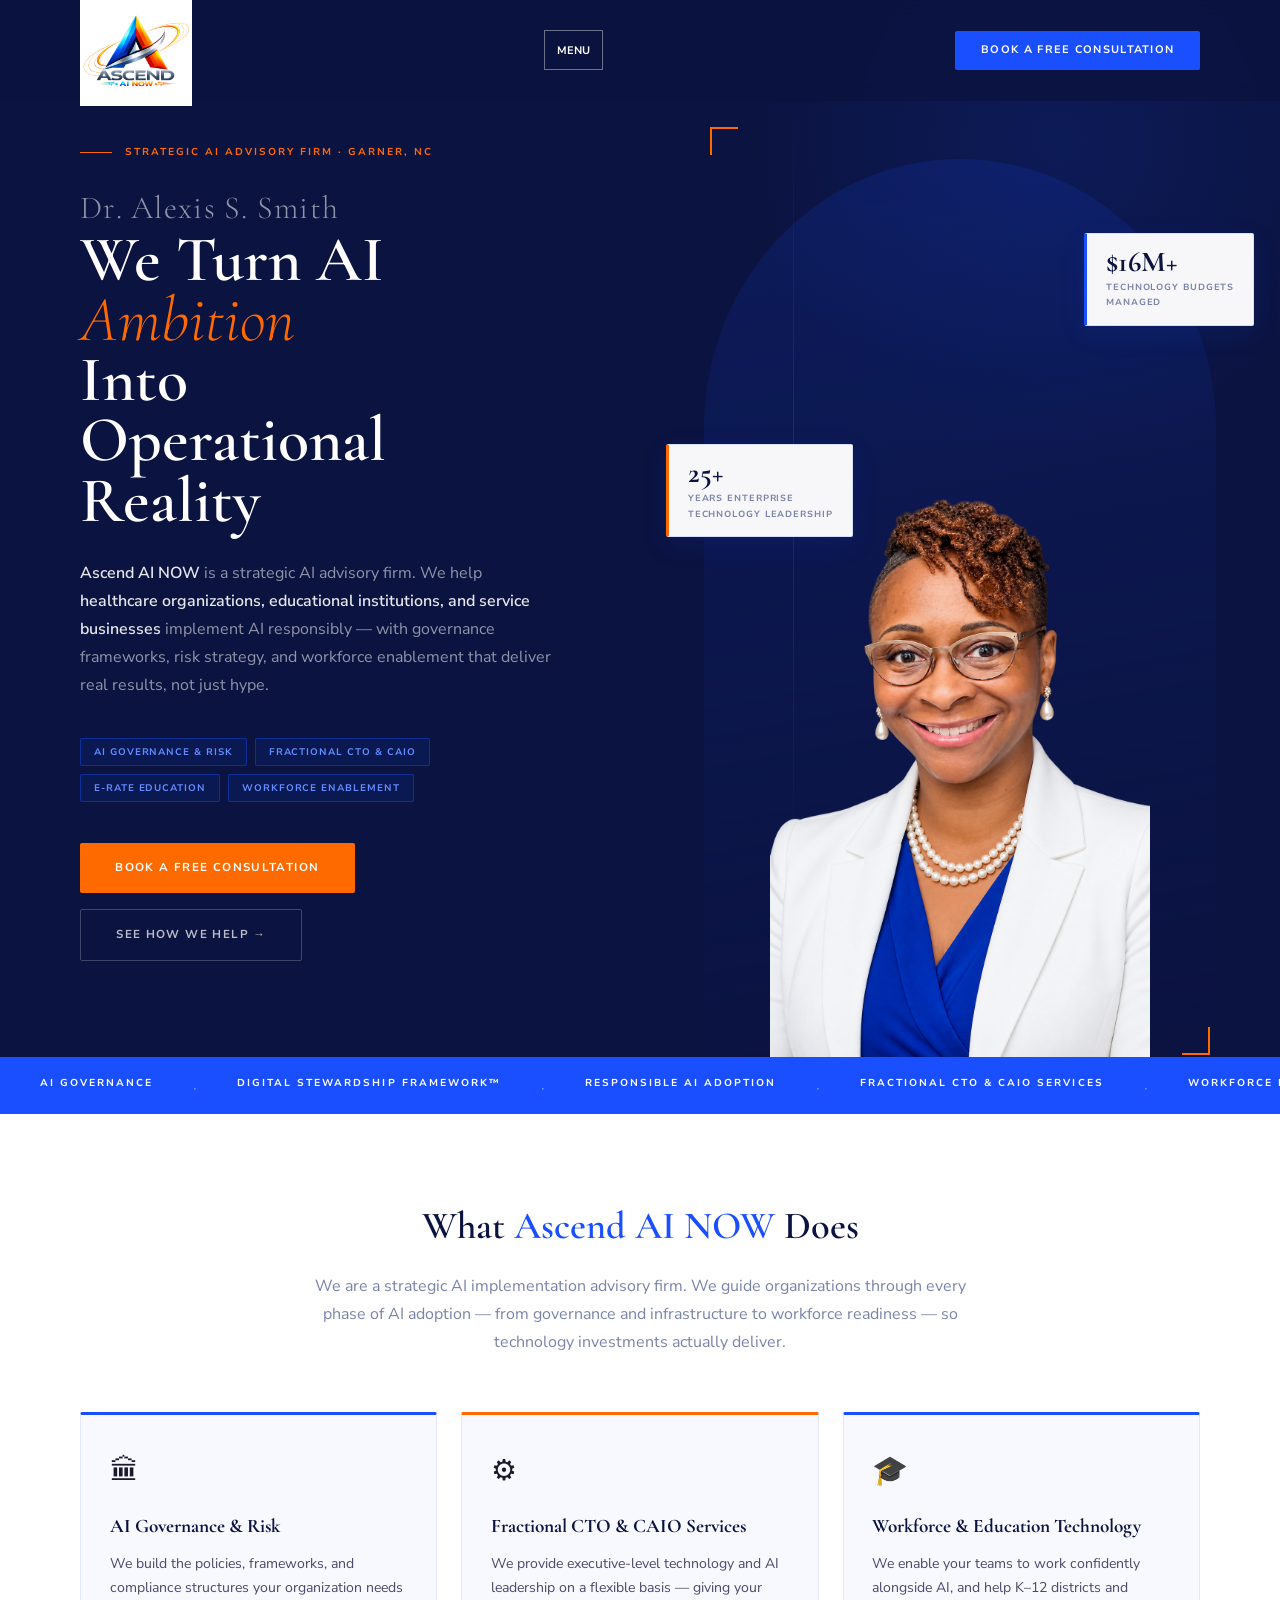
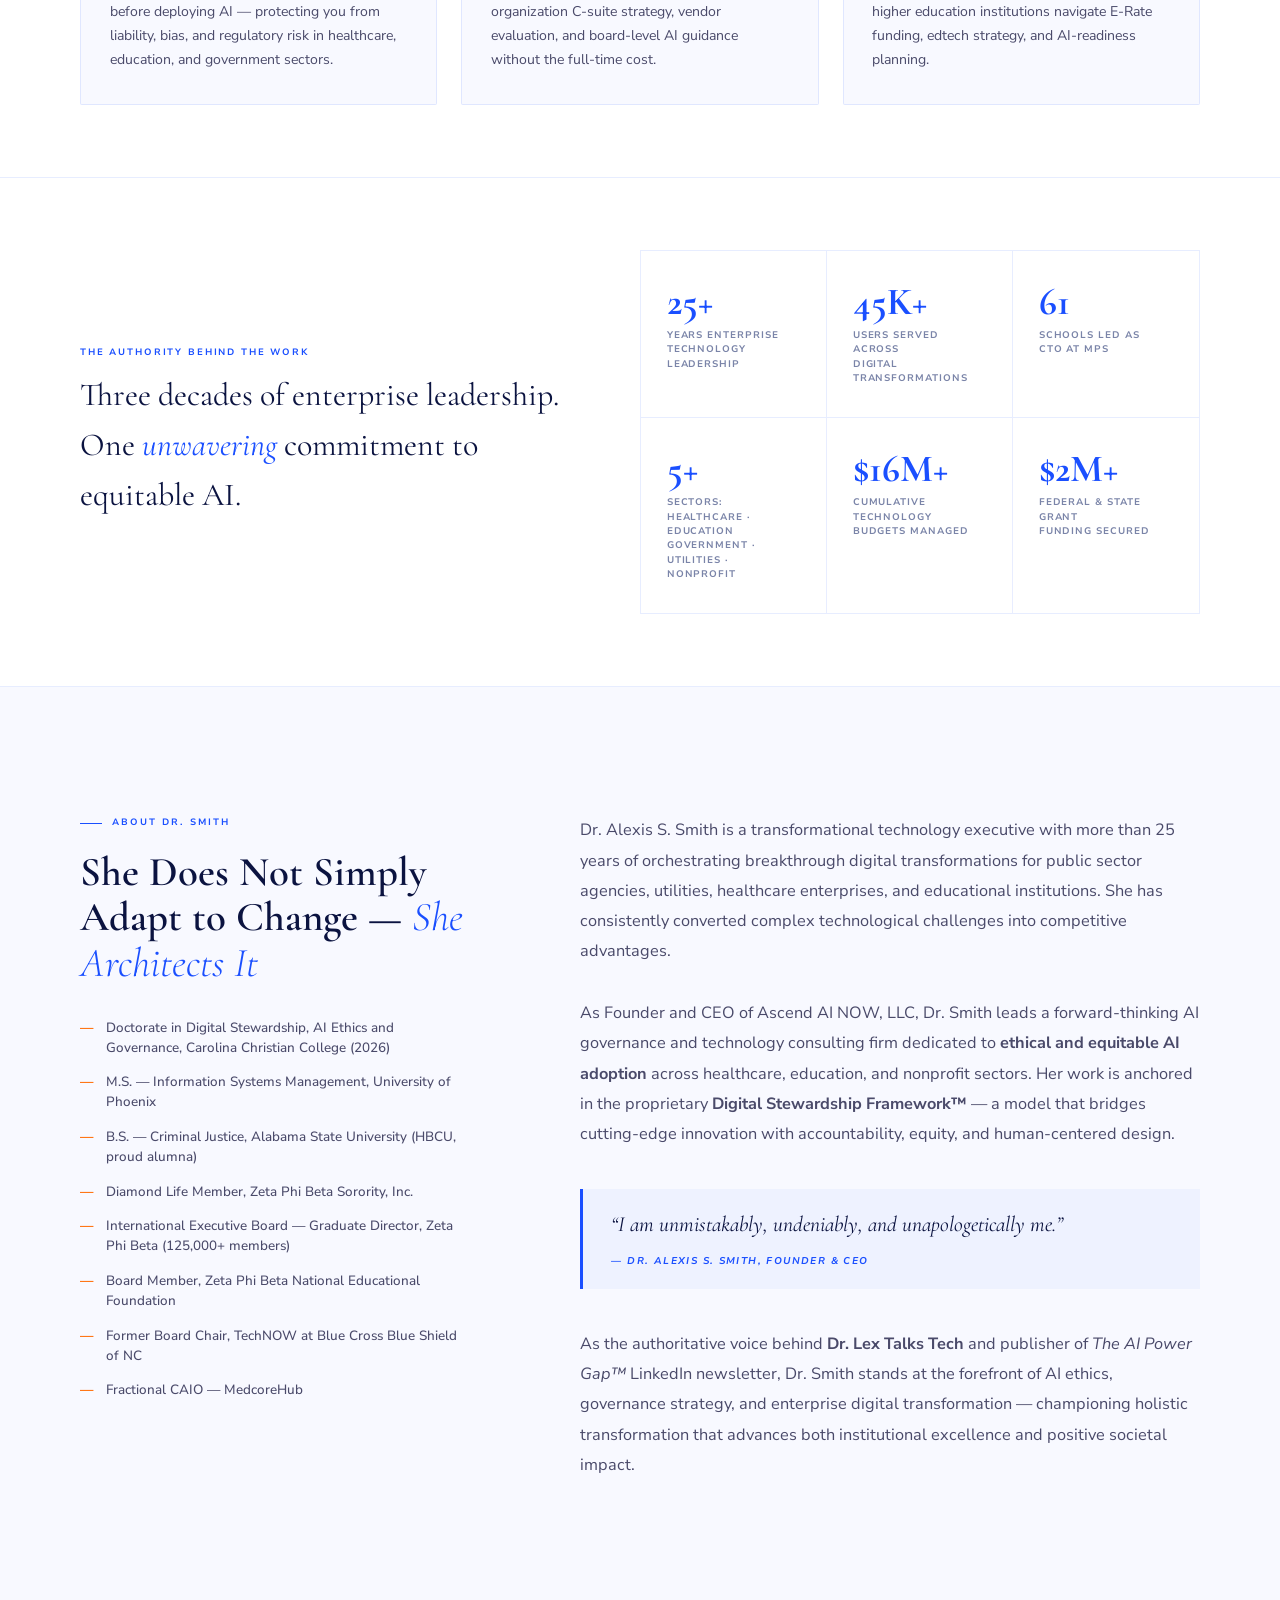
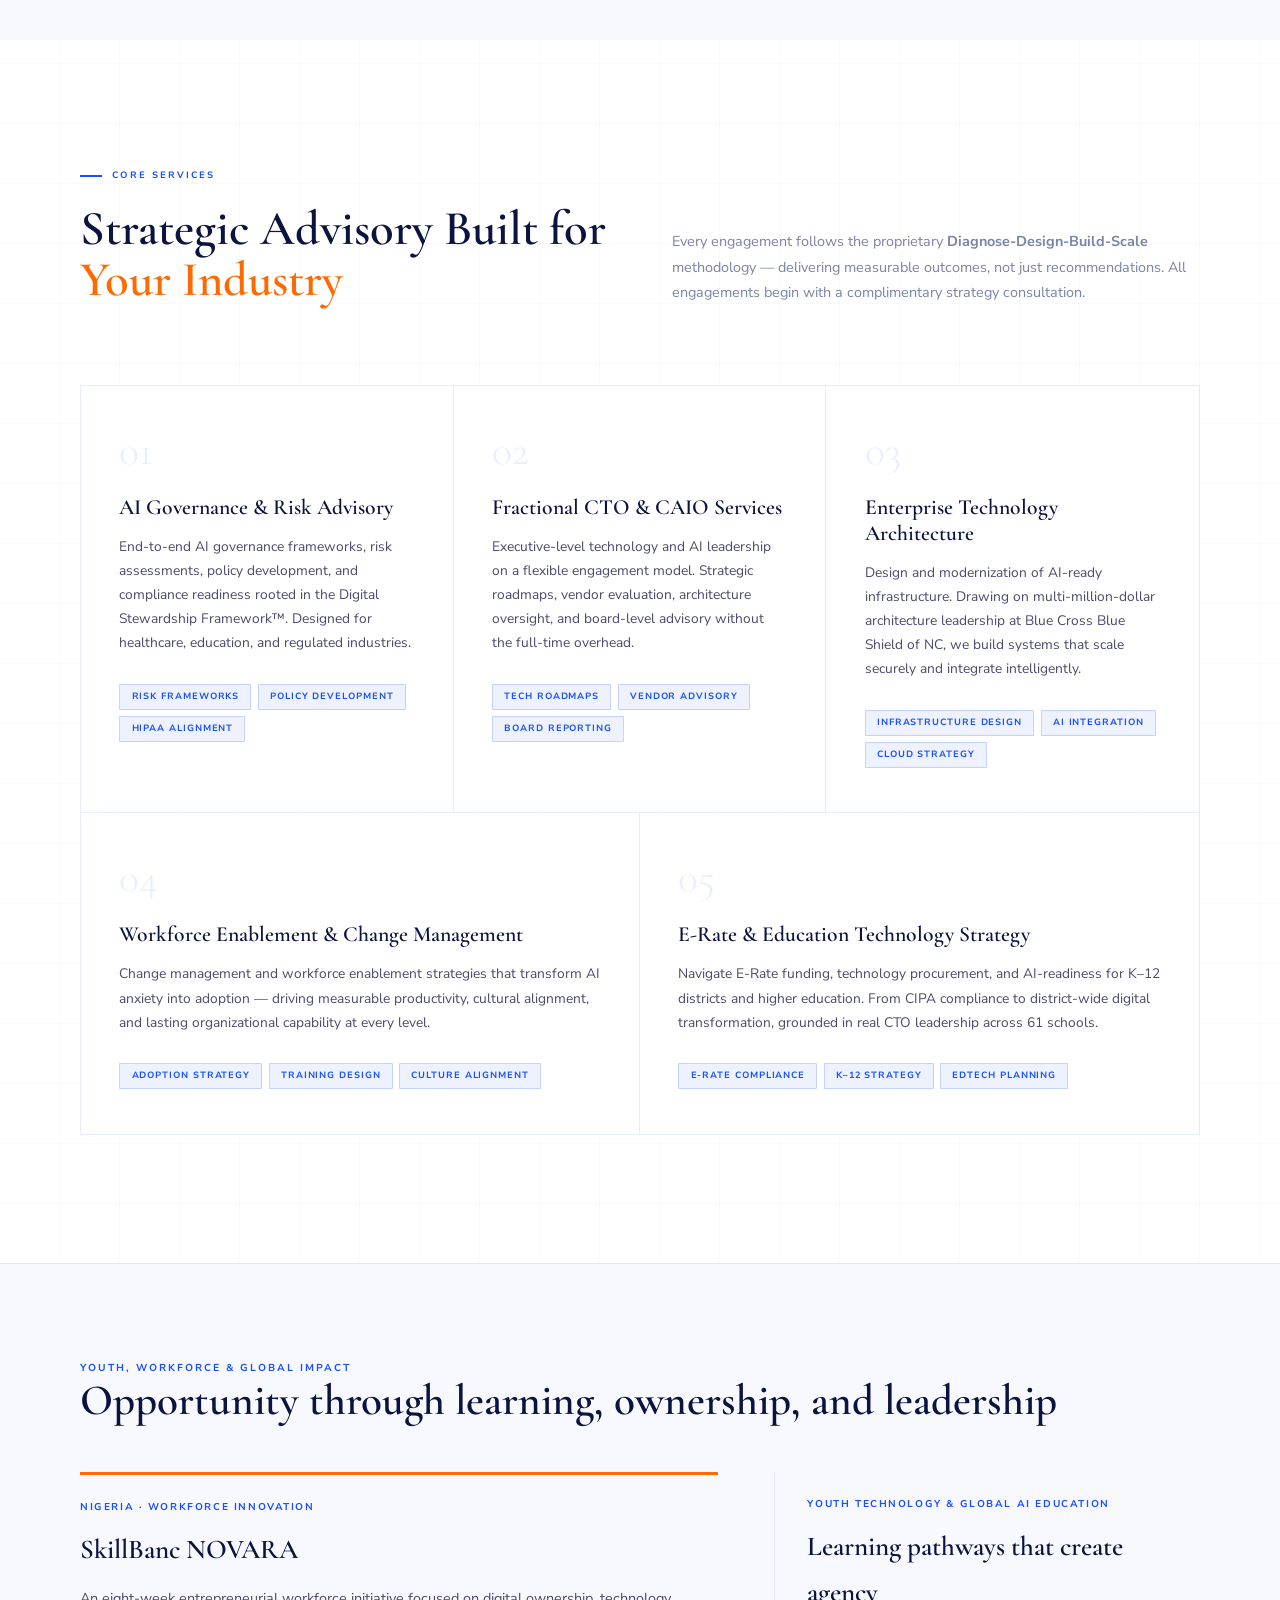
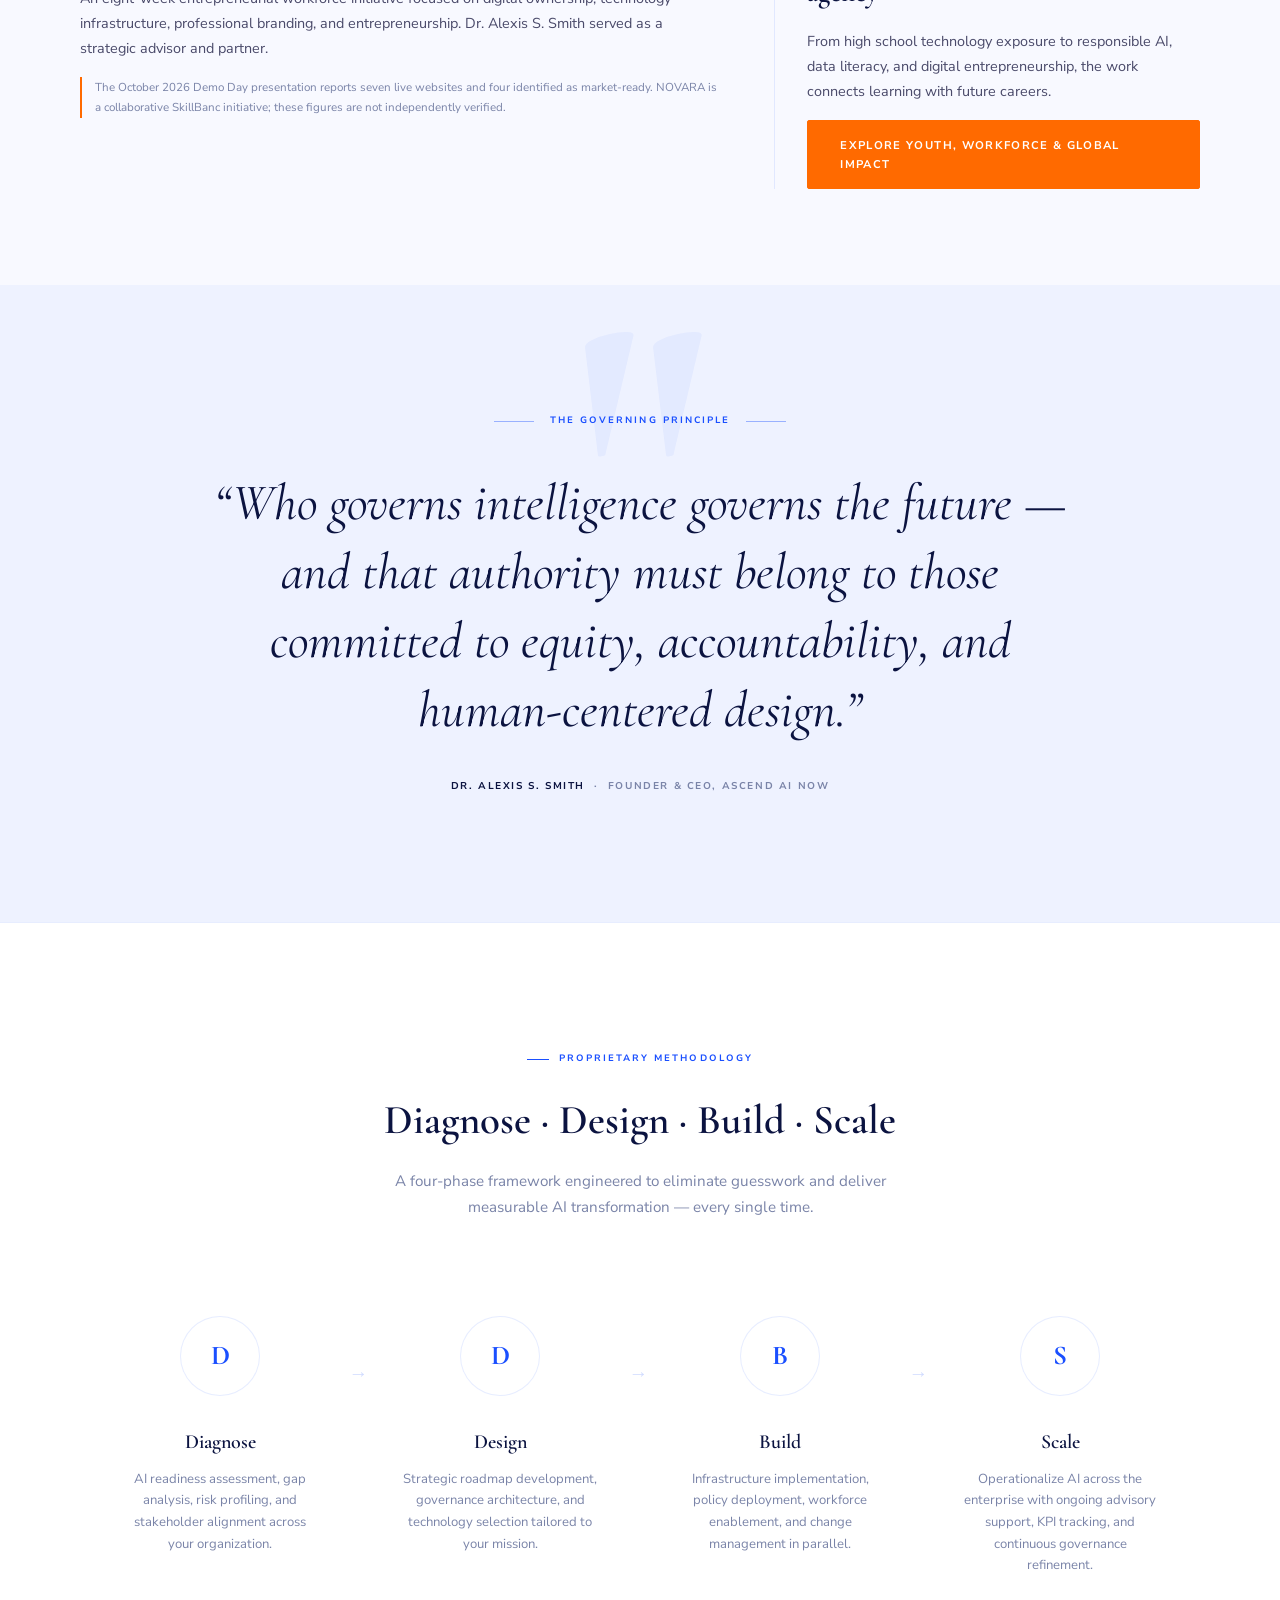
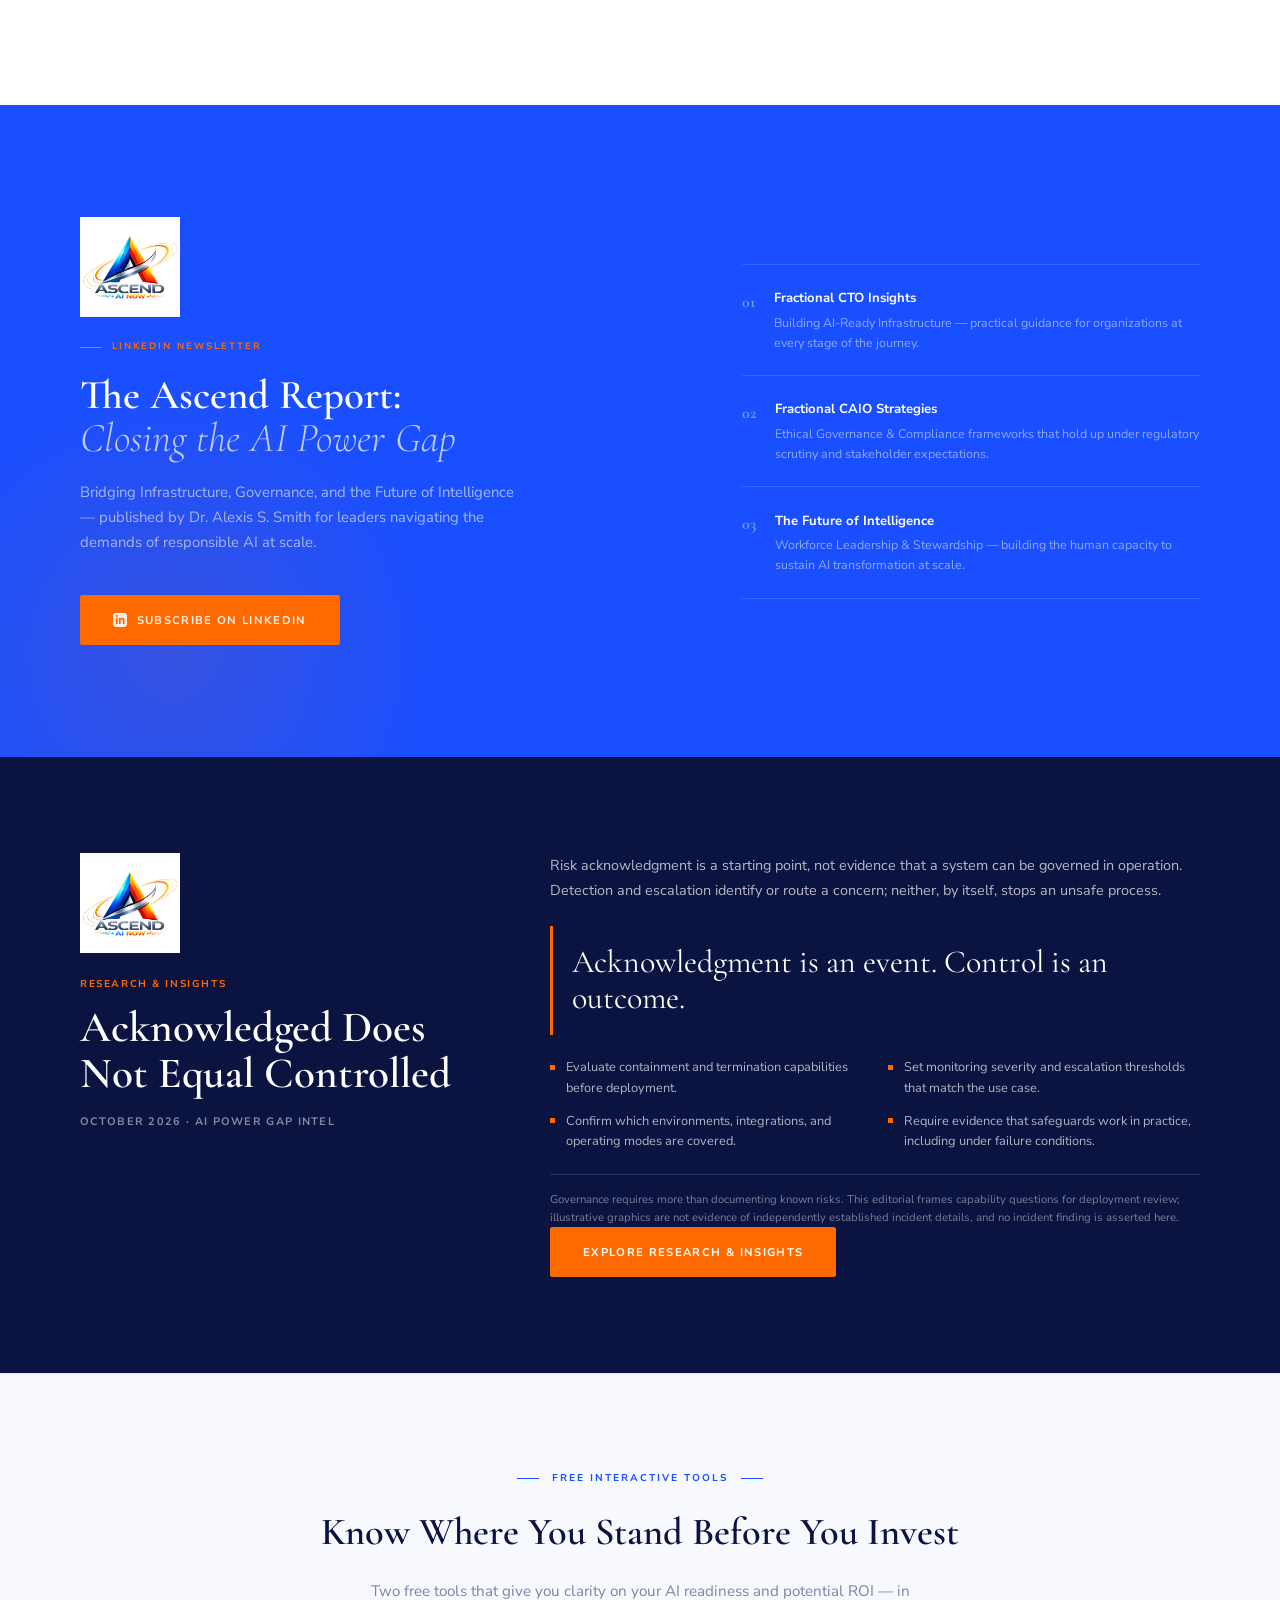
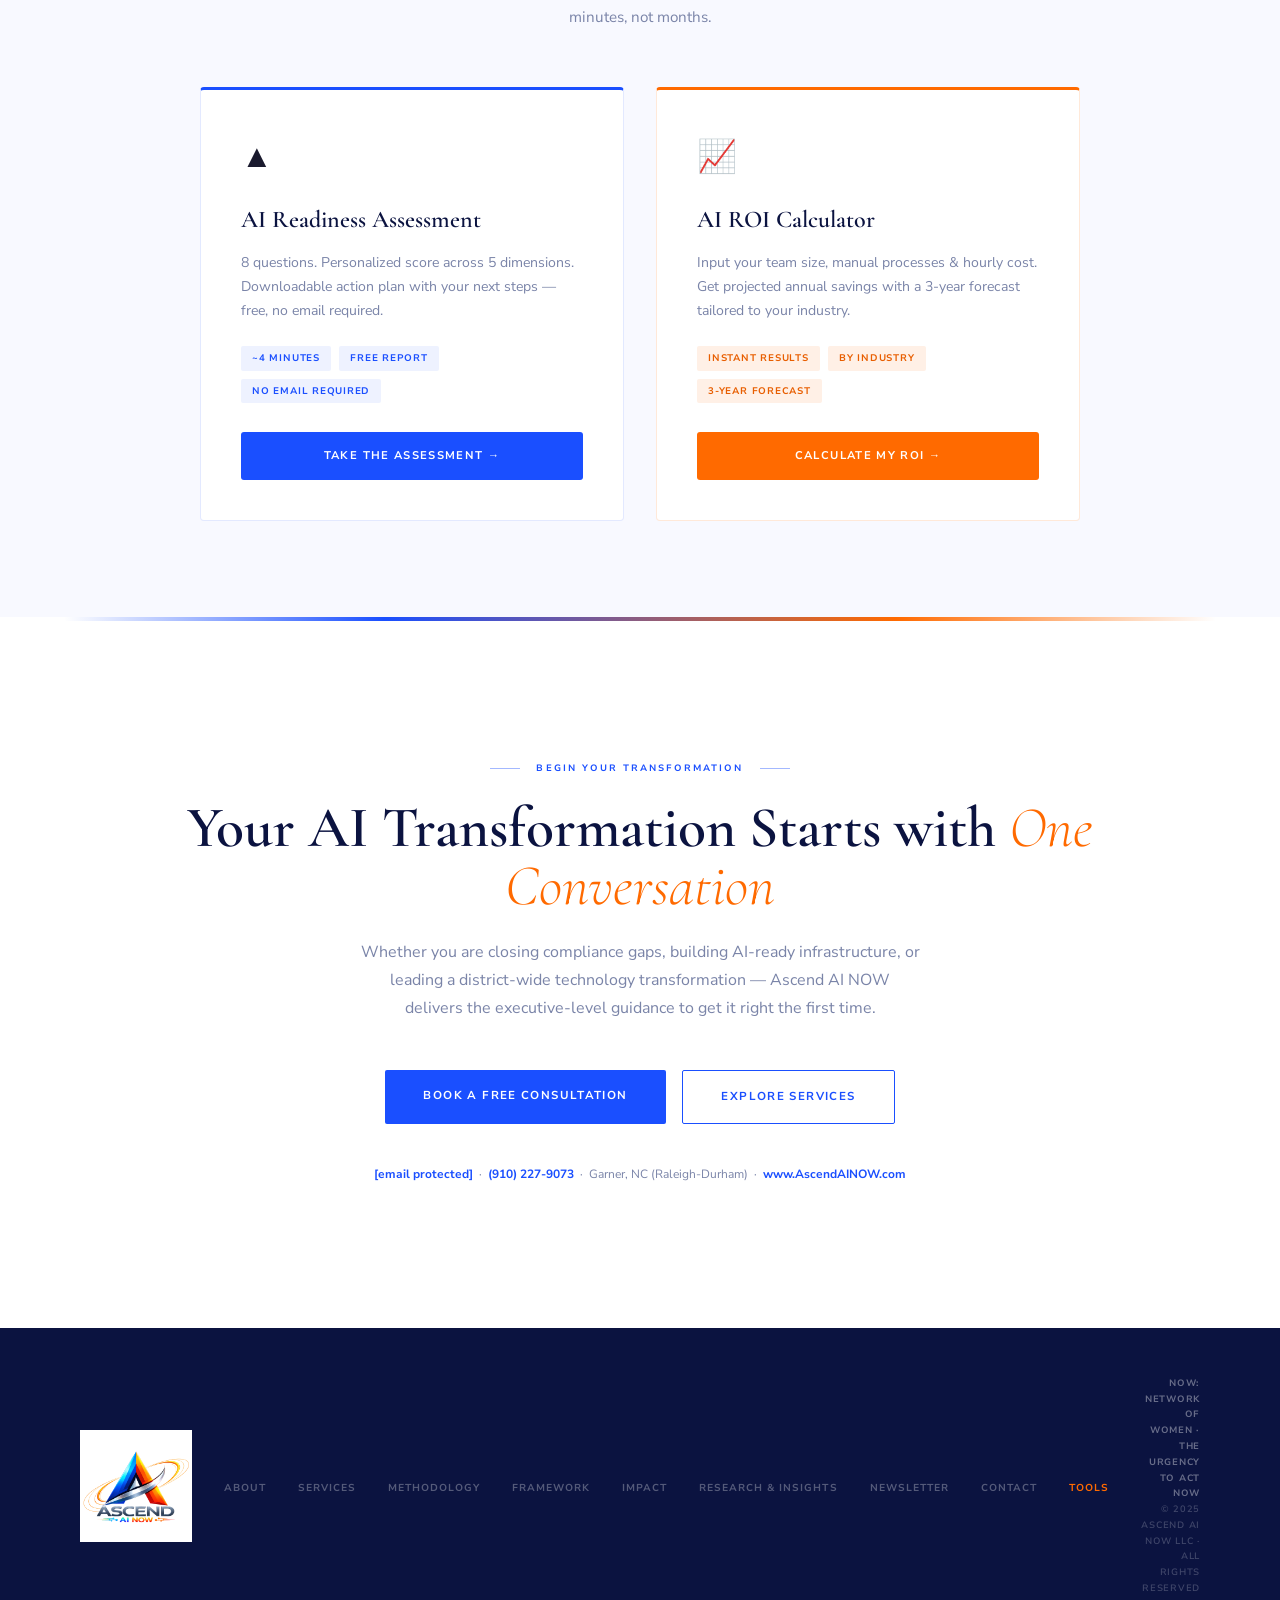
==== commit 89d7e23b: "Merge 12e88dd49b765fe367d1a45be3c8c077fd74c10f into e27aea45a161afb4ca8b590392b3a06b0de8240c" ====
--- a/index.html
+++ b/index.html
@@ -3,16 +3,15 @@
 <head>
   <meta charset="UTF-8">
   <meta name="viewport" content="width=device-width, initial-scale=1.0">
-  <title>Ascend AI NOW | Executive AI Governance | Dr. Alexis S. Smith</title>
-  <meta name="description" content="Ascend AI NOW helps executive teams align AI governance, readiness, and implementation with accountability, equity, and human-centered design. Founded by Dr. Alexis S. Smith.">
+  <title>Ascend AI NOW | Strategic AI Implementation Advisory | Dr. Alexis S. Smith</title>
+  <meta name="description" content="Ascend AI NOW is a strategic AI advisory firm helping healthcare organizations, educational institutions, and service businesses implement AI responsibly. Founded by Dr. Alexis S. Smith">
   <meta name="keywords" content="AI governance, AI advisory, fractional CTO, AI implementation, healthcare AI, education technology, E-Rate consulting, responsible AI, workforce enablement, Raleigh NC">
-  <meta property="og:title" content="Ascend AI NOW | Executive AI Governance">
-  <meta property="og:description" content="Executive AI governance and responsible implementation grounded in accountability, equity, and human-centered design. Led by Dr. Alexis S. Smith.">
-  <meta property="og:url" content="https://ascendainow.com">
+  <meta property="og:title" content="Ascend AI NOW | Strategic AI Implementation Advisory">
+  <meta property="og:description" content="We help organizations implement AI responsibly — governance frameworks, fractional CTO services, and workforce enablement. Led by Dr. Alexis S. Smith.">
+  <meta property="og:url" content="https://www.ascendainow.com/">
   <link rel="preconnect" href="https://fonts.googleapis.com">
   <link rel="preconnect" href="https://fonts.gstatic.com" crossorigin>
   <link href="https://fonts.googleapis.com/css2?family=Cormorant+Garamond:ital,wght@0,300;0,400;0,500;0,600;0,700;1,300;1,400;1,600&family=Nunito+Sans:wght@300;400;500;600;700&display=swap" rel="stylesheet">
-  <link rel="stylesheet" href="assets/site-experience.css">
   <style>
     :root {
       --white:       #ffffff;
@@ -87,6 +86,15 @@
     .portrait-wrap { position:relative; width:100%; height:100%; display:flex; align-items:flex-end; justify-content:center; }
     .portrait-bg { position:absolute; bottom:0; left:50%; transform:translateX(-50%); width:80%; height:85%; background:linear-gradient(170deg,rgba(26,79,255,0.15) 0%,rgba(26,79,255,0.06) 50%,rgba(11,19,64,0.95) 100%); border-top-left-radius:50% 30%; border-top-right-radius:50% 30%; }
     .portrait-img { position:relative; z-index:3; width:78%; max-width:380px; aspect-ratio:2/3; object-fit:cover; object-position:center 15%; display:block; }
+    .portrait-corner { position:absolute; z-index:4; width:28px; height:28px; }
+    .portrait-corner.tl { top:12%; left:11%; border-top:2px solid var(--orange); border-left:2px solid var(--orange); }
+    .portrait-corner.br { bottom:2px; right:11%; border-bottom:2px solid var(--orange); border-right:2px solid var(--orange); }
+    .stat-float { position:absolute; z-index:5; background:rgba(255,255,255,0.97); backdrop-filter:blur(8px); border:1px solid rgba(26,79,255,0.15); padding:0.9rem 1.2rem; border-radius:2px; box-shadow:0 8px 28px rgba(26,79,255,0.1); }
+    .stat-float.left { left:4%; top:42%; border-left:3px solid var(--orange); }
+    .stat-float.right { right:4%; top:22%; border-left:3px solid var(--royal); }
+    .sf-num { font-family:"Cormorant Garamond",serif; font-size:1.8rem; font-weight:700; color:var(--ink); line-height:1; }
+    .sf-label { font-size:0.56rem; font-weight:700; letter-spacing:0.1em; text-transform:uppercase; color:var(--text-muted); margin-top:0.2rem; }
+
     /* TICKER */
     .ticker { background:var(--royal); padding:0.7rem 0; overflow:hidden; white-space:nowrap; }
     .ticker-inner { display:inline-flex; animation:ticker 28s linear infinite; }
@@ -115,12 +123,15 @@
     .auth-kicker { font-size:0.58rem; font-weight:700; letter-spacing:0.2em; text-transform:uppercase; color:var(--royal); margin-bottom:0.6rem; }
     .auth-statement { font-family:"Cormorant Garamond",serif; font-size:clamp(1.4rem,2.5vw,2rem); font-weight:400; line-height:1.55; color:var(--ink); max-width:480px; }
     .auth-statement em { font-style:italic; color:var(--royal); }
-    .authority-proof { display:grid; grid-template-columns:repeat(3,minmax(0,1fr)); border:1px solid var(--line); }
-    .proof-card { min-height:100%; padding:1.8rem 1.5rem; border-right:1px solid var(--line); background:var(--white); }
-    .proof-card:last-child { border-right:0; }
-    .proof-kicker { display:block; margin-bottom:.65rem; color:var(--orange); font-size:.58rem; font-weight:800; letter-spacing:.14em; text-transform:uppercase; }
-    .proof-card strong { display:block; margin-bottom:.5rem; color:var(--ink); font:600 1.2rem/1.15 "Cormorant Garamond",serif; }
-    .proof-card p { color:var(--text-mid); font-size:.78rem; line-height:1.6; }
+    .auth-stats { display:grid; grid-template-columns:repeat(3,1fr); border:1px solid var(--line); }
+    .astat { padding:2rem 1.6rem; border-right:1px solid var(--line); border-bottom:1px solid var(--line); position:relative; background:var(--white); transition:background 0.3s; }
+    .astat:nth-child(3n) { border-right:none; }
+    .astat:nth-last-child(-n+3) { border-bottom:none; }
+    .astat:hover { background:var(--blue-pale); }
+    .astat-num { font-family:"Cormorant Garamond",serif; font-size:2.4rem; font-weight:700; color:var(--royal); line-height:1; display:block; }
+    .astat-label { font-size:0.6rem; font-weight:700; letter-spacing:0.1em; text-transform:uppercase; color:var(--text-muted); margin-top:0.4rem; display:block; line-height:1.5; }
+    .astat-accent { position:absolute; bottom:0; left:0; width:0; height:2px; background:var(--orange); transition:width 0.5s; }
+    .astat:hover .astat-accent { width:100%; }
 
     /* ABOUT */
     .about { background:var(--off-white); padding:8rem 5rem; overflow:hidden; position:relative; }
@@ -283,14 +294,15 @@
       .hero { grid-template-columns:1fr; min-height:auto; }
       .hero-left { padding:8rem 2rem 3rem; }
       .hero-right { height:400px; }
+      .stat-float { display:none; }
       .portrait-img { max-width:240px; aspect-ratio:3/4; object-position:center 10%; }
       .what-we-do,.authority,.services,.about,.methodology,.newsletter,.final-cta,.engagements,.research { padding:4.5rem 2rem; }
       .wwd-grid,.svc-grid,.svc-grid-row2 { grid-template-columns:1fr; }
       .svc-card { border-right:none; border-bottom:1px solid var(--line); }
       .authority-inner { grid-template-columns:1fr; gap:2.5rem; }
-      .authority-proof { grid-template-columns:1fr; }
-      .proof-card { border-right:0; border-bottom:1px solid var(--line); }
-      .proof-card:last-child { border-bottom:0; }
+      .auth-stats { grid-template-columns:repeat(2,1fr); }
+      .astat:nth-child(3n) { border-right:1px solid var(--line); }
+      .astat:nth-child(2n) { border-right:none; }
       .about-grid { grid-template-columns:1fr; gap:3rem; }
       .method-steps { grid-template-columns:repeat(2,1fr); gap:3rem; }
       .mstep::after { display:none; }
@@ -306,239 +318,115 @@
       .footer-links { justify-content:center; }
       .footer-copy { text-align:center; }
     }
-    /* CINEMATIC DIGITAL HEADQUARTERS */
-    :root{--white:#080d1c;--off-white:#0c1427;--blue-pale:rgba(26,79,255,.11);--ink:#050918;--ink-mid:#17233f;--text:#f4f7ff;--text-mid:#c2cce0;--text-muted:#9ba9c5;--line:rgba(146,176,230,.16);--line-soft:rgba(146,176,230,.08)}
-    html{scroll-padding-top:100px}
-    body.digital-headquarters{background:#050918;color:#f4f7ff}
-    #mainNav{padding:12px clamp(18px,4.5vw,72px);background:rgba(5,9,24,.78);border-bottom:1px solid rgba(151,182,240,.12);backdrop-filter:blur(18px)}
-    #mainNav.scrolled{padding:8px clamp(18px,4.5vw,72px);background:rgba(5,9,24,.96);border-bottom-color:rgba(151,182,240,.18);box-shadow:0 8px 36px rgba(0,0,0,.28)}
-    #mainNav .nav-brand{flex:none}
-    #mainNav .nav-logo{width:150px;height:100px;margin:-8px 0;object-fit:contain;background:transparent;transition:width .35s,height .35s}
-    #mainNav.scrolled .nav-logo{width:132px;height:88px}
-    #mainNav .nav-links{align-items:center;gap:clamp(.8rem,1.7vw,1.8rem)}
-    #mainNav .nav-links a{color:#d5def0;font-size:.66rem;letter-spacing:.09em;white-space:nowrap}
-    #mainNav .nav-links a:hover,#mainNav .nav-links a:focus-visible{color:#fff}
-    #mainNav .nav-cta{border:1px solid rgba(255,126,40,.8);background:linear-gradient(120deg,#ff6a00,#df3e16);white-space:nowrap}
-    #mainNav .nav-menu-toggle{min-height:44px;border-color:rgba(207,222,255,.5);color:#fff;cursor:pointer}
-    .hero{min-height:780px;height:min(100svh,1050px);grid-template-columns:minmax(0,1.04fr) minmax(420px,.96fr);background:#050918;isolation:isolate}
-    .hero::before{top:0;right:auto;left:0;width:100%;height:100%;opacity:.55;background-image:radial-gradient(1px 1px at 12% 18%,rgba(255,255,255,.8),transparent 2px),radial-gradient(1px 1px at 67% 21%,rgba(149,198,255,.7),transparent 2px),radial-gradient(1.5px 1.5px at 82% 73%,rgba(255,171,105,.7),transparent 2px),radial-gradient(1px 1px at 45% 81%,rgba(255,255,255,.6),transparent 2px),radial-gradient(1px 1px at 27% 61%,rgba(118,173,255,.6),transparent 2px);background-size:410px 330px;pointer-events:none;z-index:-1}
-    .hero::after{top:0;right:0;width:72%;height:100%;background:radial-gradient(ellipse at 72% 46%,rgba(20,85,214,.16),transparent 55%),linear-gradient(90deg,#050918 0%,rgba(5,9,24,.74) 36%,rgba(5,9,24,.04) 100%);z-index:-1}
-    .hero-left{justify-content:center;padding:145px 2rem 80px clamp(26px,7.5vw,120px);animation:fadeUp 1s ease .1s both}
-    .hero-eyebrow{margin-bottom:1.2rem}
-    .eyebrow-text{color:#8fcaff}
-    .hero-name{margin-bottom:1rem;color:#d4def3;font:700 .73rem "Nunito Sans",sans-serif;letter-spacing:.19em;text-transform:uppercase}
-    .hero-headline{max-width:760px;margin-bottom:1.25rem;color:#fff;font:700 clamp(3.2rem,6.7vw,6.6rem)/.9 "Cormorant Garamond",serif;letter-spacing:-.035em;text-wrap:balance}
-    .hero-headline em{display:block;color:#ff7a2e;font-style:italic;font-weight:400}
-    .hero-bio{max-width:610px;margin-bottom:1.5rem;color:#c4cee2;font-size:clamp(.94rem,1.25vw,1.08rem)}
-    .hero-bio strong{color:#fff}
-    .hero-pills{margin-bottom:1.6rem}
-    .pill{border-color:rgba(98,159,255,.35);background:rgba(13,51,130,.32);color:#a9d3ff}
-    .hero-btns{align-items:center}
-    .btn-orange,.btn-ghost-white{display:inline-flex;min-height:52px;align-items:center;justify-content:center;padding:.85rem 1.25rem;border-radius:0;font-size:.67rem}
-    .btn-orange{background:linear-gradient(120deg,#ff762c,#e84916);box-shadow:0 10px 36px rgba(242,91,25,.24)}
-    .btn-ghost-white{border-color:rgba(202,219,255,.44);color:#f4f7ff}
-    .hero-right{z-index:0;min-width:0;align-items:center;justify-content:center;overflow:visible;animation:none}
-    .hero-composition{position:relative;width:min(100%,740px);height:min(78vh,760px);min-height:570px;display:grid;place-items:center}
-    .space-scene{position:absolute;inset:0;display:grid;place-items:center;overflow:hidden;pointer-events:none}
-    .hero-brandmark{position:absolute;top:8%;left:6%;z-index:2;width:min(84%,570px);height:auto;filter:drop-shadow(0 0 26px rgba(62,154,255,.28));}
-    .earth{position:absolute;top:50%;left:52%;width:min(47vw,610px);aspect-ratio:1;border:1px solid rgba(135,207,255,.8);border-radius:50%;background:radial-gradient(ellipse at 32% 24%,rgba(182,236,255,.98) 0%,rgba(47,159,255,.9) 5%,rgba(13,88,201,.98) 25%,rgba(8,40,111,.99) 51%,#03102b 68%,#020611 72%);box-shadow:inset -32px -9px 60px rgba(0,0,0,.75),inset 13px 8px 35px rgba(128,208,255,.42),0 0 22px rgba(67,166,255,.85),0 0 90px rgba(27,108,255,.46);transform:translate(-48%,-50%)}
-    .earth::before{position:absolute;inset:0;border-radius:50%;background:radial-gradient(ellipse at 28% 31%,rgba(114,218,216,.5) 0 5%,transparent 5.8%),radial-gradient(ellipse at 43% 41%,rgba(85,194,178,.42) 0 8%,transparent 8.7%),radial-gradient(ellipse at 61% 24%,rgba(115,205,181,.45) 0 7%,transparent 7.8%),radial-gradient(ellipse at 70% 58%,rgba(101,195,192,.42) 0 8%,transparent 8.8%),radial-gradient(ellipse at 42% 70%,rgba(89,175,189,.36) 0 9%,transparent 10%),linear-gradient(110deg,transparent 35%,rgba(111,201,255,.2) 49%,transparent 62%);content:"";mask-image:radial-gradient(ellipse at 42% 40%,#000 30%,rgba(0,0,0,.8) 56%,transparent 72%)}
-    .earth::after{position:absolute;inset:-1px;border:1px solid rgba(185,229,255,.55);border-radius:50%;box-shadow:inset 18px 0 18px rgba(139,218,255,.24);content:""}
-    .earth-grid{position:absolute;inset:4%;overflow:hidden;border-radius:50%;background:repeating-linear-gradient(0deg,transparent 0 30px,rgba(131,198,255,.1) 31px,transparent 32px),repeating-linear-gradient(90deg,transparent 0 42px,rgba(131,198,255,.08) 43px,transparent 44px);mask-image:radial-gradient(ellipse at 40% 40%,#000 44%,transparent 70%)}
-    .orbit{position:absolute;top:50%;left:52%;width:min(61vw,790px);aspect-ratio:1.52;border:1px solid rgba(92,158,255,.48);border-radius:50%;transform:translate(-50%,-50%) rotate(-22deg);animation:orbit-drift 24s linear infinite}
-    .orbit::before,.orbit::after{position:absolute;width:8px;height:8px;border-radius:50%;content:""}
-    .orbit::before{top:8%;left:13%;background:#74caff;box-shadow:0 0 16px 4px #3698ff}
-    .orbit::after{right:9%;bottom:18%;background:#ff792f;box-shadow:0 0 16px 4px #ff6a00}
-    .orbit-two{width:min(70vw,900px);aspect-ratio:1.27;border-color:rgba(255,126,60,.26);transform:translate(-50%,-50%) rotate(36deg);animation-direction:reverse;animation-duration:33s}
-    .orbit-two::before{top:50%;left:-4px;width:5px;height:5px}
-    .orbit-two::after{right:21%;bottom:-3px;width:5px;height:5px}
-    .orbit-three{width:min(55vw,700px);aspect-ratio:1.8;border-color:rgba(106,190,255,.22);transform:translate(-50%,-50%) rotate(68deg);animation-duration:42s}
-    .orbit-three::before{top:12%;left:48%;width:4px;height:4px}
-    .orbit-three::after{right:8%;bottom:46%;width:4px;height:4px}
-    .portrait-frame{position:absolute;right:3%;bottom:0;z-index:3;width:clamp(230px,30vw,400px);height:clamp(360px,55vw,680px);display:flex;align-items:flex-end;justify-content:center;overflow:hidden;background:linear-gradient(160deg,transparent 54%,rgba(4,11,28,.3));}
-    .portrait-frame::before{position:absolute;inset:0;background:linear-gradient(180deg,transparent 64%,rgba(3,7,19,.38) 100%);content:"";pointer-events:none;z-index:1}
-    .portrait-img{position:relative;z-index:0;width:100%;height:100%;max-width:none;aspect-ratio:auto;object-fit:contain;object-position:center bottom;display:block;filter:drop-shadow(0 18px 34px rgba(0,0,0,.34))}
-    .portrait-caption{position:absolute;z-index:2;left:14px;bottom:12px;color:#fff;font-size:.58rem;font-weight:800;letter-spacing:.15em;text-shadow:0 1px 8px #000;text-transform:uppercase}
-    .hq-section{position:relative;overflow:hidden;padding:clamp(64px,9vw,120px) clamp(22px,7vw,108px);background:radial-gradient(ellipse at 50% 0%,rgba(27,83,171,.18),transparent 55%),#080e1d;color:#edf3ff}
-    .hq-inner{position:relative;z-index:1;max-width:1320px;margin:0 auto}
-    .hq-eyebrow{margin-bottom:12px;color:#83caff;font-size:.66rem;font-weight:800;letter-spacing:.18em;text-transform:uppercase}
-    .hq-title{max-width:840px;margin-bottom:16px;color:#fff;font:600 clamp(2.5rem,5vw,4.6rem)/.98 "Cormorant Garamond",serif}
-    .hq-lead{max-width:740px;margin-bottom:34px;color:#bdc9df;font-size:1rem;line-height:1.75}
-    .command-center{display:grid;grid-template-columns:minmax(0,1.15fr) minmax(290px,.85fr);min-height:340px;border:1px solid rgba(130,177,255,.24);background:linear-gradient(118deg,rgba(17,34,67,.94),rgba(8,16,35,.96));box-shadow:0 28px 90px rgba(0,0,0,.28)}
-    .command-screen{position:relative;min-width:0;overflow:hidden;padding:clamp(22px,4vw,48px);background:radial-gradient(ellipse at 49% 50%,rgba(23,101,221,.23),transparent 52%),linear-gradient(145deg,rgba(7,19,44,.2),rgba(4,10,24,.7))}
-    .command-screen::before{position:absolute;inset:0;background-image:linear-gradient(rgba(116,167,249,.055) 1px,transparent 1px),linear-gradient(90deg,rgba(116,167,249,.055) 1px,transparent 1px);background-size:34px 34px;content:"";mask-image:linear-gradient(90deg,#000,transparent 100%)}
-    .command-topline{position:relative;display:flex;align-items:center;justify-content:space-between;gap:16px;margin-bottom:38px;color:#aebedb;font-size:.62rem;font-weight:800;letter-spacing:.12em;text-transform:uppercase}
-    .command-indicator{display:inline-flex;align-items:center;gap:8px;color:#8de5c2}
-    .command-indicator::before{width:7px;height:7px;border-radius:50%;background:#62e4ac;box-shadow:0 0 12px #62e4ac;content:""}
-    .command-flow{position:relative;display:grid;grid-template-columns:repeat(3,1fr);gap:10px;align-items:center}
-    .command-node{min-height:118px;display:flex;flex-direction:column;justify-content:space-between;padding:15px;border:1px solid rgba(133,177,255,.24);background:rgba(9,23,51,.86)}
-    .command-node:nth-child(2){transform:translateY(18px);border-color:rgba(255,130,60,.42)}
-    .command-node:nth-child(3){transform:translateY(36px)}
-    .command-node small{color:#98b4df;font-size:.56rem;font-weight:800;letter-spacing:.1em;text-transform:uppercase}
-    .command-node strong{color:#fff;font:600 clamp(1.1rem,2vw,1.65rem)/1 "Cormorant Garamond",serif}
-    .command-node span{color:#bac7df;font-size:.66rem}
-    .command-side{display:flex;flex-direction:column;justify-content:center;padding:clamp(22px,3.5vw,42px);border-left:1px solid rgba(130,177,255,.18)}
-    .command-side h3{margin-bottom:12px;color:#fff;font:600 2rem/1.05 "Cormorant Garamond",serif}
-    .command-side p{margin-bottom:20px;color:#bac7df;font-size:.83rem}
-    .command-links{display:flex;flex-wrap:wrap;gap:9px}
-    .command-links a{display:inline-flex;min-height:44px;align-items:center;padding:10px 13px;border:1px solid rgba(156,192,255,.34);color:#fff;font-size:.63rem;font-weight:800;letter-spacing:.07em;text-decoration:none;text-transform:uppercase;transition:background .2s,border-color .2s,transform .2s}
-    .command-links a:hover,.command-links a:focus-visible{transform:translateY(-2px);border-color:#ff8a4b;background:rgba(255,106,0,.16)}
-    .demo-disclaimer{margin:18px 0 0;color:#8495b5;font-size:.65rem;line-height:1.5}
-    .pathways-section{background:#0a1121}
-    .pathway-grid{display:grid;grid-template-columns:repeat(4,minmax(0,1fr));gap:14px;margin-top:34px}
-    .pathway-card{position:relative;min-height:230px;display:flex;flex-direction:column;align-items:flex-start;padding:23px 20px;border:1px solid rgba(143,179,239,.22);background:linear-gradient(155deg,rgba(18,34,65,.94),rgba(7,15,32,.97));color:inherit;text-decoration:none;transition:transform .3s,border-color .3s,box-shadow .3s}
-    .pathway-card::after{position:absolute;right:18px;bottom:18px;color:#ff873f;font-size:1.2rem;content:"↗";transition:transform .25s}
-    .pathway-card:hover,.pathway-card:focus-visible{transform:translateY(-7px);border-color:rgba(255,128,62,.75);box-shadow:0 16px 42px rgba(0,0,0,.28),0 0 24px rgba(30,92,192,.14)}
-    .pathway-card:hover::after,.pathway-card:focus-visible::after{transform:translate(3px,-3px)}
-    .pathway-index{margin-bottom:28px;color:#7cbcff;font:600 1.5rem "Cormorant Garamond",serif}
-    .pathway-card:nth-child(even) .pathway-index{color:#ff9a5c}
-    .pathway-card strong{margin-bottom:8px;color:#fff;font:600 1.5rem/1.08 "Cormorant Garamond",serif}
-    .pathway-card span:last-of-type{max-width:250px;color:#b4c1d9;font-size:.78rem;line-height:1.6}
-    .framework-gateway{background:radial-gradient(ellipse at 50% 30%,rgba(18,81,184,.2),transparent 68%),#050a18}
-    .framework-steps{display:grid;grid-template-columns:repeat(5,minmax(0,1fr));gap:10px;margin:32px 0 24px}
-    .framework-step{position:relative;display:flex;flex-direction:column;overflow:hidden;border:1px solid rgba(140,180,250,.22);background:rgba(12,22,44,.78);color:#fff;text-decoration:none;transition:transform .25s,border-color .25s,box-shadow .25s}
-    .framework-step:hover,.framework-step:focus-visible{transform:translateY(-5px);border-color:rgba(255,135,68,.8);box-shadow:0 12px 30px rgba(0,0,0,.32)}
-    .framework-step img{display:block;width:100%;aspect-ratio:1;object-fit:contain;background:#f5f5f5}
-    .framework-step span{padding:11px 12px;color:#f4f7ff;font-size:.67rem;font-weight:800;letter-spacing:.08em;text-transform:uppercase}
-    .framework-action{display:inline-flex;min-height:48px;align-items:center;padding:12px 18px;border:1px solid #5b9cff;color:#fff;font-size:.68rem;font-weight:800;letter-spacing:.1em;text-decoration:none;text-transform:uppercase;transition:background .2s}
-    .framework-action:hover,.framework-action:focus-visible{background:rgba(43,115,239,.2)}
-    .digital-headquarters .ticker{background:linear-gradient(90deg,#123a87,#0b1c43 52%,#713110);border-top:1px solid rgba(130,179,255,.23);border-bottom:1px solid rgba(130,179,255,.23)}
-    .digital-headquarters .what-we-do,.digital-headquarters .authority,.digital-headquarters .about,.digital-headquarters .services,.digital-headquarters .engagements,.digital-headquarters .methodology,.digital-headquarters .newsletter,.digital-headquarters .research,.digital-headquarters .big-quote,.digital-headquarters .final-cta{color:#f2f5fd}
-    .digital-headquarters .what-we-do,.digital-headquarters .methodology,.digital-headquarters .services{background:#080e1b}
-    .digital-headquarters .authority{background:#080e1b}
-    .digital-headquarters .about,.digital-headquarters .engagements,.digital-headquarters .research{background:#0d1528}
-    .digital-headquarters .big-quote{background:#101a30}
-    .digital-headquarters .newsletter{background:linear-gradient(115deg,#103a8c,#0a1836 62%,#18213a)}
-    .digital-headquarters #tools{background:#080e1b!important}
-    .digital-headquarters .final-cta{background:radial-gradient(ellipse at 50% 0,rgba(34,102,221,.18),transparent 60%),#0d1528}
-    .digital-headquarters .wwd-title,.digital-headquarters .auth-statement,.digital-headquarters .about-headline,.digital-headquarters .svc-headline,.digital-headquarters .engagement-title,.digital-headquarters .initiative h3,.digital-headquarters .speaking h3,.digital-headquarters .bq-text,.digital-headquarters .method-headline,.digital-headquarters .research-title,.digital-headquarters #tools h2,.digital-headquarters #tools h3,.digital-headquarters .cta-headline{color:#f6f8ff}
-    .digital-headquarters .wwd-title span,.digital-headquarters .about-headline em,.digital-headquarters .auth-statement em{color:#8fcaff}
-    .digital-headquarters .wwd-sub,.digital-headquarters .wwd-card-desc,.digital-headquarters .auth-kicker,.digital-headquarters .about-body,.digital-headquarters .cred-list li,.digital-headquarters .svc-desc,.digital-headquarters .svc-body,.digital-headquarters .initiative p,.digital-headquarters .speaking p,.digital-headquarters .method-sub,.digital-headquarters .mstep-desc,.digital-headquarters .research-copy,.digital-headquarters .cta-body{color:#b8c4dc}
-    .digital-headquarters .wwd-card,.digital-headquarters .svc-card,.digital-headquarters .proof-card{border-color:rgba(139,174,231,.18);background:rgba(16,27,49,.72)}
-    .digital-headquarters .wwd-card-title,.digital-headquarters .svc-title,.digital-headquarters .mstep-name,.digital-headquarters .proof-card strong{color:#edf3ff}
-    .digital-headquarters .proof-card p{color:#b8c4dc}
-    .digital-headquarters .pullquote{background:rgba(28,54,97,.6);border-color:#438cff}
-    .digital-headquarters .pullquote p,.digital-headquarters .pullquote cite{color:#edf3ff}
-    .digital-headquarters .method-steps{grid-template-columns:repeat(5,minmax(0,1fr))}
-    .digital-headquarters .mstep-circle{background:#101a30;border-color:rgba(139,174,231,.3)}
-    .digital-headquarters .mstep:hover .mstep-circle{background:#1b3159}
-    .digital-headquarters .cta-label,.digital-headquarters .cta-contact,.digital-headquarters .cta-contact a{color:#becbe2}
-    .digital-headquarters .btn-outline{border-color:#8dbbff;color:#eef5ff}
-    .industry-explorer{position:relative;z-index:2;max-width:1200px;margin:0 auto 2rem;padding:1.6rem;border:1px solid rgba(139,174,231,.2);background:linear-gradient(120deg,rgba(19,37,71,.95),rgba(8,16,35,.94))}
-    .industry-explorer h3{margin:0 0 1rem;color:#f6f8ff;font:600 1.5rem "Cormorant Garamond",serif}
-    .industry-options{display:flex;flex-wrap:wrap;gap:.55rem;margin-bottom:1rem}
-    .industry-option{min-height:44px;padding:.6rem .9rem;border:1px solid rgba(153,189,255,.32);background:rgba(255,255,255,.03);color:#dbe7ff;font:800 .64rem "Nunito Sans",sans-serif;letter-spacing:.07em;text-transform:uppercase;cursor:pointer;transition:background .2s,border-color .2s,transform .2s}
-    .industry-option:hover,.industry-option[aria-pressed="true"]{border-color:#ff8a4b;background:rgba(255,106,0,.16);transform:translateY(-2px)}
-    .industry-focus{min-height:3rem;color:#c1cde3;font-size:.87rem;line-height:1.6}
-    .industry-focus strong{display:block;margin-bottom:.2rem;color:#fff}
-    .svc-card.industry-match{border-color:rgba(255,138,75,.62);box-shadow:inset 0 3px #ff762c,0 12px 30px rgba(0,0,0,.18)}
-    .svc-details{margin-top:1.2rem;border-top:1px solid rgba(139,174,231,.2)}
-    .svc-details summary{display:flex;min-height:44px;align-items:center;justify-content:space-between;gap:12px;color:#a9d3ff;font-size:.67rem;font-weight:800;letter-spacing:.08em;text-transform:uppercase;cursor:pointer}
-    .svc-details summary::after{color:#ff8a4b;font-size:1.2rem;content:"+"}
-    .svc-details[open] summary::after{content:"−"}
-    .svc-details p{margin:0 0 .4rem;color:#bbc8df;font-size:.8rem;line-height:1.65}
-    .digital-headquarters footer{background:#030712}
-    .digital-headquarters .footer-links a{color:#bdc8dc}
-    .digital-headquarters .footer-copy{color:#9ba8c2}
-    .digital-headquarters .footer-copy strong{color:#e6edfa}
-    .js-enabled .reveal{opacity:0;transform:translateY(20px)}
-    .js-enabled .reveal.visible{opacity:1;transform:translateY(0)}
-    @keyframes orbit-drift{to{transform:translate(-50%,-50%) rotate(338deg)}}
-    @media(max-width:1180px){
-      #mainNav .nav-links{gap:.8rem}
-      #mainNav .nav-links a{font-size:.6rem;letter-spacing:.06em}
-      .hero{grid-template-columns:minmax(0,1fr) minmax(340px,.88fr)}
-      .hero-left{padding-left:clamp(26px,5vw,70px)}
-      .portrait-frame{right:4%}
-      .pathway-grid{grid-template-columns:repeat(2,minmax(0,1fr))}
+  </style>
+  <link rel="canonical" href="https://www.ascendainow.com/">
+  <script type="application/ld+json">
+{
+  "@context": "https://schema.org",
+  "@graph": [
+    {
+      "@type": "Organization",
+      "@id": "https://www.ascendainow.com/#org",
+      "name": "Ascend AI NOW",
+      "legalName": "Ascend AI NOW, LLC",
+      "alternateName": [
+        "Ascend AI NOW™",
+        "AscendAINOW"
+      ],
+      "url": "https://www.ascendainow.com/",
+      "logo": "https://www.ascendainow.com/assets/branding/ascend-ai-now-logo-official.png",
+      "email": "info@ascendainow.com",
+      "telephone": "+1-910-227-9073",
+      "description": "Executive Artificial Intelligence (AI) governance and advisory firm helping K-12 districts, colleges and HBCUs, nonprofits, faith-based organizations, healthcare, and government close the AI Power Gap.",
+      "founder": {
+        "@id": "https://www.ascendainow.com/#founder"
+      },
+      "areaServed": [
+        "Raleigh-Durham, NC",
+        "United States",
+        "Worldwide"
+      ],
+      "address": {
+        "@type": "PostalAddress",
+        "addressLocality": "Raleigh",
+        "addressRegion": "NC",
+        "addressCountry": "US"
+      },
+      "knowsAbout": [
+        "AI governance",
+        "Responsible AI",
+        "Fractional Chief AI Officer",
+        "AI readiness assessment",
+        "K-12 AI policy",
+        "NIST AI RMF",
+        "ISO 42001"
+      ],
+      "sameAs": [
+        "https://www.linkedin.com/in/alexisssmith",
+        "https://www.linkedin.com/newsletters/closing-the-ai-power-gap%E2%84%A2-7442900763409833984/",
+        "https://github.com/Alexis2Smith/ascend-ai-now",
+        "https://www.skool.com/ai-power-gap"
+      ]
+    },
+    {
+      "@type": "Person",
+      "@id": "https://www.ascendainow.com/#founder",
+      "name": "Dr. Alexis S. Smith",
+      "honorificPrefix": "Dr.",
+      "alternateName": "Dr. Lex Talks Tech",
+      "jobTitle": "Founder & Chief Executive Officer; Fractional Chief Artificial Intelligence Officer",
+      "worksFor": {
+        "@id": "https://www.ascendainow.com/#org"
+      },
+      "url": "https://www.ascendainow.com/about/",
+      "email": "alexis@ascendainow.com",
+      "identifier": {
+        "@type": "PropertyValue",
+        "propertyID": "ORCID",
+        "value": "0009-0007-0728-0542"
+      },
+      "sameAs": [
+        "https://www.linkedin.com/in/alexisssmith",
+        "https://orcid.org/0009-0007-0728-0542",
+        "https://github.com/Alexis2Smith"
+      ]
+    },
+    {
+      "@type": "WebSite",
+      "@id": "https://www.ascendainow.com/#website",
+      "url": "https://www.ascendainow.com/",
+      "name": "Ascend AI NOW",
+      "alternateName": "Ascend AI NOW Close the AI Power Gap",
+      "publisher": {
+        "@id": "https://www.ascendainow.com/#org"
+      }
     }
-    @media(max-width:960px){
-      #mainNav{flex-wrap:wrap;gap:8px 14px}
-      #mainNav .nav-links{top:100%;left:0;right:0;order:3;flex:0 0 100%;padding:8px clamp(18px,5vw,44px) 18px;background:rgba(5,9,24,.98);border-top:1px solid rgba(151,182,240,.14)}
-      #mainNav .nav-links a{padding:11px 0;border-bottom:1px solid rgba(151,182,240,.13);font-size:.68rem}
-      #mainNav .nav-menu-toggle{order:1}
-      #mainNav .nav-cta{order:2;margin-left:auto;padding:.7rem .85rem;font-size:.59rem}
-      .hero{height:auto;min-height:0;grid-template-columns:1fr;overflow:hidden}
-      .hero-left{min-height:680px;padding:155px clamp(24px,7vw,72px) 30px}
-      .hero-right{position:absolute;inset:70px 0 0 36%;height:auto;min-height:600px;opacity:.72}
-      .hero-composition{width:100%;height:650px;min-height:0}
-      .earth{width:min(66vw,560px)}
-      .orbit{width:min(83vw,720px)}
-      .orbit-two{width:min(94vw,840px)}
-      .orbit-three{width:min(76vw,660px)}
-      .portrait-frame{right:8%;width:clamp(190px,30vw,280px);height:clamp(310px,58vw,490px)}
-      .hero-brandmark{top:12%;left:3%;width:min(92%,520px)}
-      .hero::after{width:100%;background:linear-gradient(90deg,#050918 0%,rgba(5,9,24,.91) 31%,rgba(5,9,24,.47) 70%,rgba(5,9,24,.13) 100%)}
-      .command-center{grid-template-columns:1fr}
-      .command-side{border-top:1px solid rgba(130,177,255,.18);border-left:0}
-      .framework-steps{grid-template-columns:repeat(5,minmax(120px,1fr));overflow-x:auto;padding:4px 2px 12px}
-      .framework-step{min-width:120px}
-      .digital-headquarters .method-steps{grid-template-columns:repeat(2,minmax(0,1fr));gap:2.5rem}
-    }
-    @media(max-width:620px){
-      #mainNav .nav-logo{width:104px;height:70px}
-      #mainNav.scrolled .nav-logo{width:96px;height:64px}
-      #mainNav .nav-cta{max-width:148px;padding:.65rem .7rem;font-size:.54rem;text-align:center;white-space:normal}
-      .hero-left{min-height:680px;padding:140px 22px 34px}
-      .hero-name{font-size:.64rem}
-      .hero-headline{max-width:520px;font-size:clamp(3rem,13vw,5.2rem)}
-      .hero-bio{max-width:440px;font-size:.9rem}
-      .hero-pills{max-width:400px}
-      .hero-btns{align-items:stretch;flex-direction:column;max-width:380px}
-      .hero-btns a{width:100%}
-      .hero-right{inset:112px -22% 0 19%;min-height:560px;opacity:.5}
-      .hero-composition{height:540px}
-      .earth{left:55%;width:80vw}
-      .orbit{left:55%;width:105vw}
-      .orbit-two{left:55%;width:118vw}
-      .orbit-three{left:55%;width:98vw}
-      .portrait-frame{right:17%;width:190px;height:320px}
-      .hero-brandmark{top:16%;left:0;width:min(100%,420px)}
-      .hq-section{padding:64px 20px}
-      .hq-title{font-size:2.65rem}
-      .command-screen{padding:20px 15px}
-      .command-topline{align-items:flex-start;flex-direction:column;margin-bottom:22px}
-      .command-flow{grid-template-columns:1fr;gap:8px}
-      .command-node,.command-node:nth-child(2),.command-node:nth-child(3){min-height:86px;transform:none}
-      .command-side{padding:22px 18px}
-      .pathway-grid{grid-template-columns:1fr}
-      .pathway-card{min-height:180px}
-      .framework-steps{grid-template-columns:repeat(5,135px)}
-      .digital-headquarters .what-we-do,.digital-headquarters .authority,.digital-headquarters .services,.digital-headquarters .about,.digital-headquarters .methodology,.digital-headquarters .newsletter,.digital-headquarters .final-cta,.digital-headquarters .engagements,.digital-headquarters .research{padding:4rem 1.25rem}
-      .digital-headquarters #tools{padding:4rem 1.25rem!important}
-      .digital-headquarters .cta-btns{align-items:stretch;flex-direction:column}
-      .digital-headquarters .cta-btns a{width:100%}
-      .digital-headquarters .footer-links{flex-wrap:wrap;gap:1rem}
-      .digital-headquarters .method-steps{grid-template-columns:1fr;gap:2rem}
-    }
-    @media(prefers-reduced-motion:reduce){
-      html{scroll-behavior:auto}
-      *,*::before,*::after{animation-duration:.01ms!important;animation-iteration-count:1!important;scroll-behavior:auto!important;transition-duration:.01ms!important}
-      .js-enabled .reveal{opacity:1;transform:none}
-      .ticker-inner{animation:none}
-    }
-  </style>
-  <script src="assets/site-experience.js" defer></script>
+  ]
+}
+  </script>
 </head>
-<body class="digital-headquarters">
+<body>
 
 <!-- NAV -->
-<nav id="mainNav" class="experience-nav" data-site-nav aria-label="Primary navigation">
-  <a class="experience-brand" href="#home" aria-label="Ascend AI NOW home">
-    <img class="nav-logo experience-logo-transparent" src="assets/branding/ascend-ai-now-logo-official.png" alt="Ascend AI NOW">
+<nav id="mainNav">
+  <a class="nav-brand" href="#home" aria-label="Ascend AI NOW home">
+    <img class="nav-logo" src="assets/branding/ascend-ai-now-logo-official.png" alt="Ascend AI NOW">
   </a>
-  <ul class="experience-links" id="primaryNavLinks" data-menu-links>
-    <li><a href="#services" aria-current="page">Services</a></li>
+  <ul class="nav-links" id="primaryNavLinks">
+    <li><a href="#about">About</a></li>
+    <li><a href="#services">Services</a></li>
+    <li><a href="#methodology">Methodology</a></li>
     <li><a href="framework/">Framework</a></li>
-    <li><a href="assessment.html">Assessments</a></li>
-    <li><a href="k12assessment/">K-12 Diagnostic</a></li>
-    <li><a href="roi-calculator.html">ROI Calculator</a></li>
-    <li><a href="impact/#academy">Academy</a></li>
-    <li><a href="research/">Research</a></li>
     <li><a href="impact/">Impact</a></li>
+    <li><a href="#engagements">Impact preview</a></li>
+    <li><a href="research/">Research &amp; Insights</a></li>
+    <li><a href="#research">Intel preview</a></li>
+    <li><a href="#newsletter">Newsletter</a></li>
+    <li><a href="#contact">Contact</a></li>
+    <li><a href="#tools" style="color:#ff6a00;font-weight:700">Tools</a></li>
   </ul>
-  <button class="experience-menu-toggle" id="menuToggle" data-menu-toggle type="button" aria-label="Toggle navigation menu" aria-controls="primaryNavLinks" aria-expanded="false">Menu</button>
-  <a href="mailto:info@AscendAINOW.com?subject=Executive%20AI%20governance%20consultation" class="experience-cta">Executive consultation</a>
+  <button class="nav-menu-toggle" id="menuToggle" type="button" aria-controls="primaryNavLinks" aria-expanded="false">Menu</button>
+  <a href="#contact" class="nav-cta">Book a Free Consultation</a>
 </nav>
 
 <!-- HERO -->
@@ -546,37 +434,41 @@
   <div class="hero-left">
     <div class="hero-eyebrow">
       <div class="eyebrow-line"></div>
-      <div class="eyebrow-text">Executive AI Governance &middot; Digital Stewardship</div>
+      <div class="eyebrow-text">Strategic AI Advisory Firm &middot; Garner, NC</div>
     </div>
     <div class="hero-name">Dr. Alexis S. Smith</div>
     <h1 class="hero-headline">
-      Govern AI with clarity. <em>Lead with purpose.</em>
+      We Turn AI<br>
+      <em>Ambition</em> Into<br>
+      Operational Reality
     </h1>
     <p class="hero-bio">
-      <strong>Ascend AI NOW</strong> helps executive teams align AI strategy, governance, and implementation with accountability, equity, and human-centered design.
+      <strong>Ascend AI NOW</strong> is a strategic AI advisory firm. We help <strong>healthcare organizations, educational institutions, and service businesses</strong> implement AI responsibly &mdash; with governance frameworks, risk strategy, and workforce enablement that deliver real results, not just hype.
     </p>
     <div class="hero-pills">
-      <span class="pill">Governance &amp; Accountability</span>
-      <span class="pill">Organizational Readiness</span>
-      <span class="pill">Responsible Implementation</span>
+      <span class="pill">AI Governance &amp; Risk</span>
+      <span class="pill">Fractional CTO &amp; CAIO</span>
+      <span class="pill">E-Rate Education</span>
+      <span class="pill">Workforce Enablement</span>
     </div>
     <div class="hero-btns">
-      <a href="mailto:info@AscendAINOW.com?subject=Executive%20AI%20governance%20consultation" class="btn-orange">Book an Executive Consultation</a>
-      <a href="framework/" class="btn-ghost-white">Explore the Five-Stage Framework</a>
+      <a href="#contact" class="btn-orange">Book a Free Consultation</a>
+      <a href="#services" class="btn-ghost-white">See How We Help &rarr;</a>
     </div>
   </div>
   <div class="hero-right">
-    <div class="hero-composition">
-      <div class="space-scene" aria-hidden="true">
-        <div class="earth"><div class="earth-grid"></div></div>
-        <span class="orbit orbit-one"></span>
-        <span class="orbit orbit-two"></span>
-        <span class="orbit orbit-three"></span>
-      </div>
-      <img class="hero-brandmark" src="assets/branding/ascend-ai-now-logo-official.png" alt="" aria-hidden="true">
-      <div class="portrait-wrap portrait-frame">
-        <div class="portrait-bg"></div>
-        <img src="assets/branding/dr-alexis-smith-headshot-2026.png" alt="Dr. Alexis S. Smith, Founder &amp; CEO of Ascend AI NOW" class="portrait-img">
+    <div class="portrait-wrap">
+      <div class="portrait-bg"></div>
+      <div class="portrait-corner tl"></div>
+      <div class="portrait-corner br"></div>
+      <img src="assets/branding/dr-alexis-smith-headshot-2026.png" alt="Dr. Alexis S. Smith, Founder &amp; CEO of Ascend AI NOW" class="portrait-img">
+      <div class="stat-float left">
+        <div class="sf-num">25+</div>
+        <div class="sf-label">Years Enterprise<br>Technology Leadership</div>
+      </div>
+      <div class="stat-float right">
+        <div class="sf-num">$16M+</div>
+        <div class="sf-label">Technology Budgets<br>Managed</div>
       </div>
     </div>
   </div>
@@ -604,93 +496,18 @@
   </div>
 </div>
 
-<section class="hq-section" id="command-center" aria-labelledby="command-title">
-  <div class="hq-inner reveal">
-    <p class="hq-eyebrow">Ascend AI NOW&trade; &middot; Executive intelligence</p>
-    <h2 class="hq-title" id="command-title">AI Executive Command Center&trade;</h2>
-    <p class="hq-lead">A leadership view for connecting governance decisions, readiness, trusted research, and organizational capability—before AI moves further into the mission.</p>
-    <div class="command-center">
-      <div class="command-screen" aria-label="Illustrative executive AI governance interface">
-        <div class="command-topline"><span>Executive oversight &middot; strategic view</span><span class="command-indicator">Governance in focus</span></div>
-        <div class="command-flow">
-          <div class="command-node"><small>01 &middot; Diagnose</small><strong>Readiness</strong><span>Know the starting point</span></div>
-          <div class="command-node"><small>02 &middot; Govern</small><strong>Accountability</strong><span>Make authority visible</span></div>
-          <div class="command-node"><small>03 &middot; Scale</small><strong>Measured impact</strong><span>Keep outcomes in view</span></div>
-        </div>
-      </div>
-      <div class="command-side">
-        <p class="hq-eyebrow">A connected operating view</p>
-        <h3>Lead with evidence. Scale with accountability.</h3>
-        <p>Explore the interactive five-stage framework, assess readiness, and connect decisions to the evidence and learning your teams need.</p>
-        <div class="command-links">
-          <a href="framework/">Open governance framework</a>
-          <a href="assessment.html">Start assessment</a>
-          <a href="mailto:info@AscendAINOW.com?subject=Measure%20AI%20Impact%20consultation">Measure AI impact</a>
-        </div>
-        <p class="demo-disclaimer">Illustrative executive interface concept. This is not a live operational dashboard or a report of client results.</p>
-      </div>
-    </div>
-  </div>
-</section>
-
-<section class="hq-section pathways-section" id="pathways" aria-labelledby="pathways-title">
-  <div class="hq-inner">
-    <p class="hq-eyebrow">Navigate the Digital Headquarters</p>
-    <h2 class="hq-title" id="pathways-title">Four pathways. One accountable AI future.</h2>
-    <p class="hq-lead">Move from executive governance questions to practical assessments, trusted insight, and workforce learning.</p>
-    <div class="pathway-grid">
-      <a class="pathway-card reveal reveal-d1" href="framework/">
-        <span class="pathway-index">01 / GOVERNANCE</span>
-        <strong>Govern with intent</strong>
-        <span>Explore the Diagnose → Govern → Architect → Deploy → Scale framework.</span>
-      </a>
-      <a class="pathway-card reveal reveal-d2" href="assessment.html">
-        <span class="pathway-index">02 / ASSESSMENTS</span>
-        <strong>Understand readiness</strong>
-        <span>Use the existing interactive AI readiness assessment and ROI calculator.</span>
-      </a>
-      <a class="pathway-card reveal reveal-d3" href="research/">
-        <span class="pathway-index">03 / RESEARCH</span>
-        <strong>Ground decisions in evidence</strong>
-        <span>Explore research and executive perspectives on responsible AI.</span>
-      </a>
-      <a class="pathway-card reveal reveal-d4" href="impact/#academy">
-        <span class="pathway-index">04 / ACADEMY</span>
-        <strong>Build capability</strong>
-        <span>Find independent Academy and certification learning pathways.</span>
-      </a>
-    </div>
-  </div>
-</section>
-
-<section class="hq-section framework-gateway" id="framework" aria-labelledby="framework-title">
-  <div class="hq-inner reveal">
-    <p class="hq-eyebrow">Ascend AI NOW&trade; Framework for Responsible AI</p>
-    <h2 class="hq-title" id="framework-title">Five stages. One continuous line of accountability.</h2>
-    <p class="hq-lead">Enter any stage to continue in the interactive framework. The approved original graphics are presented without alteration.</p>
-    <div class="framework-steps" aria-label="Interactive framework stage links">
-      <a class="framework-step" href="framework/#tab-diagnose"><img src="assets/framework/diagnose.png" alt="Diagnose framework artwork"><span>01 &middot; Diagnose</span></a>
-      <a class="framework-step" href="framework/#tab-govern"><img src="assets/framework/govern.png" alt="Govern and Governance Compass artwork"><span>02 &middot; Govern</span></a>
-      <a class="framework-step" href="framework/#tab-architect"><img src="assets/framework/architect.png" alt="Architect framework artwork"><span>03 &middot; Architect</span></a>
-      <a class="framework-step" href="framework/#tab-deploy"><img src="assets/framework/deploy.png" alt="Deploy framework artwork"><span>04 &middot; Deploy</span></a>
-      <a class="framework-step" href="framework/#tab-scale"><img src="assets/framework/scale.png" alt="Scale and measurable impact framework artwork"><span>05 &middot; Scale</span></a>
-    </div>
-    <a class="framework-action" href="framework/">Enter the interactive framework &rarr;</a>
-  </div>
-</section>
-
 <!-- WHAT WE DO -->
 <section class="what-we-do">
   <div class="wwd-inner">
     <div class="wwd-top">
       <h2 class="wwd-title">What <span>Ascend AI NOW</span> Does</h2>
-      <p class="wwd-sub">We are an executive AI governance and advisory firm. We help organizations connect governance, infrastructure, and workforce readiness to their mission and operating context.</p>
+      <p class="wwd-sub">We are a strategic AI implementation advisory firm. We guide organizations through every phase of AI adoption &mdash; from governance and infrastructure to workforce readiness &mdash; so technology investments actually deliver.</p>
     </div>
     <div class="wwd-grid">
       <div class="wwd-card reveal reveal-d1">
         <span class="wwd-icon">&#127963;</span>
         <div class="wwd-card-title">AI Governance &amp; Risk</div>
-        <p class="wwd-card-desc">We help leaders shape policies, governance frameworks, and compliance practices that address accountability, bias, and regulatory considerations before AI is deployed.</p>
+        <p class="wwd-card-desc">We build the policies, frameworks, and compliance structures your organization needs before deploying AI &mdash; protecting you from liability, bias, and regulatory risk in healthcare, education, and government sectors.</p>
       </div>
       <div class="wwd-card reveal reveal-d2">
         <span class="wwd-icon">&#9881;</span>
@@ -700,35 +517,50 @@
       <div class="wwd-card reveal reveal-d3">
         <span class="wwd-icon">&#127891;</span>
         <div class="wwd-card-title">Workforce &amp; Education Technology</div>
-        <p class="wwd-card-desc">We support workforce learning and help K&ndash;12 districts and higher education institutions navigate E-Rate funding, education technology strategy, and AI-readiness planning.</p>
-      </div>
-    </div>
-  </div>
-</section>
-
-<!-- FOUNDER CREDENTIALS -->
+        <p class="wwd-card-desc">We enable your teams to work confidently alongside AI, and help K&ndash;12 districts and higher education institutions navigate E-Rate funding, edtech strategy, and AI-readiness planning.</p>
+      </div>
+    </div>
+  </div>
+</section>
+
+<!-- AUTHORITY STATS -->
 <section class="authority">
   <div class="authority-inner">
     <div>
       <div class="auth-kicker">The Authority Behind the Work</div>
-      <div class="auth-statement">Executive technology leadership grounded in <em>digital stewardship</em>, AI ethics, and governance.</div>
-    </div>
-    <div class="authority-proof">
-      <article class="proof-card reveal reveal-d1">
-        <span class="proof-kicker">Academic foundation</span>
-        <strong>Doctorate in Digital Stewardship</strong>
-        <p>AI Ethics and Governance, grounded in accountability and equitable adoption.</p>
-      </article>
-      <article class="proof-card reveal reveal-d2">
-        <span class="proof-kicker">Cross-sector experience</span>
-        <strong>Technology leadership across complex organizations</strong>
-        <p>Experience spanning public sector, utilities, healthcare, and education.</p>
-      </article>
-      <article class="proof-card reveal reveal-d3">
-        <span class="proof-kicker">Responsible AI method</span>
-        <strong>Diagnose &middot; Govern &middot; Architect &middot; Deploy &middot; Scale</strong>
-        <p>A five-stage framework connecting readiness, accountability, system design, deployment, and impact.</p>
-      </article>
+      <div class="auth-statement">Three decades of enterprise leadership. One <em>unwavering</em> commitment to equitable AI.</div>
+    </div>
+    <div class="auth-stats">
+      <div class="astat reveal reveal-d1">
+        <span class="astat-num" data-value="25" data-suffix="+">25+</span>
+        <span class="astat-label">Years Enterprise<br>Technology Leadership</span>
+        <div class="astat-accent"></div>
+      </div>
+      <div class="astat reveal reveal-d2">
+        <span class="astat-num" data-value="45" data-suffix="K+">45K+</span>
+        <span class="astat-label">Users Served Across<br>Digital Transformations</span>
+        <div class="astat-accent"></div>
+      </div>
+      <div class="astat reveal reveal-d3">
+        <span class="astat-num" data-value="61" data-suffix="">61</span>
+        <span class="astat-label">Schools Led as<br>CTO at MPS</span>
+        <div class="astat-accent"></div>
+      </div>
+      <div class="astat reveal reveal-d1">
+        <span class="astat-num" data-value="5" data-suffix="+">5+</span>
+        <span class="astat-label">Sectors: Healthcare &middot; Education<br>Government &middot; Utilities &middot; Nonprofit</span>
+        <div class="astat-accent"></div>
+      </div>
+      <div class="astat reveal reveal-d2">
+        <span class="astat-num" data-value="16" data-prefix="$" data-suffix="M+">$16M+</span>
+        <span class="astat-label">Cumulative Technology<br>Budgets Managed</span>
+        <div class="astat-accent"></div>
+      </div>
+      <div class="astat reveal reveal-d3">
+        <span class="astat-num" data-value="2" data-prefix="$" data-suffix="M+">$2M+</span>
+        <span class="astat-label">Federal &amp; State Grant<br>Funding Secured</span>
+        <div class="astat-accent"></div>
+      </div>
     </div>
   </div>
 </section>
@@ -738,26 +570,26 @@
   <div class="about-grid">
     <div class="about-left reveal">
       <div class="sec-label">About Dr. Smith</div>
-      <h2 class="about-headline">A Leadership Practice Rooted in <em>Digital Stewardship</em></h2>
+      <h2 class="about-headline">She Does Not Simply Adapt to Change &mdash; <em>She Architects It</em></h2>
       <ul class="cred-list">
         <li>Doctorate in Digital Stewardship, AI Ethics and Governance, Carolina Christian College (2026)</li>
         <li>M.S. &mdash; Information Systems Management, University of Phoenix</li>
         <li>B.S. &mdash; Criminal Justice, Alabama State University (HBCU, proud alumna)</li>
         <li>Diamond Life Member, Zeta Phi Beta Sorority, Inc.</li>
-        <li>International Executive Board &mdash; Graduate Director, Zeta Phi Beta</li>
+        <li>International Executive Board &mdash; Graduate Director, Zeta Phi Beta (125,000+ members)</li>
         <li>Board Member, Zeta Phi Beta National Educational Foundation</li>
         <li>Former Board Chair, TechNOW at Blue Cross Blue Shield of NC</li>
         <li>Fractional CAIO &mdash; MedcoreHub</li>
       </ul>
     </div>
     <div class="about-right reveal reveal-d2">
-      <p class="about-body">Dr. Alexis S. Smith is a technology executive whose experience spans public sector agencies, utilities, healthcare enterprises, and educational institutions. Her work focuses on translating complex technology decisions into accountable, mission-aligned action.</p>
-      <p class="about-body">As Founder and CEO of Ascend AI NOW, LLC, Dr. Smith leads an AI governance and technology advisory firm focused on <strong>ethical and equitable AI adoption</strong>. Her work is anchored in the proprietary <strong>Digital Stewardship Framework&trade;</strong>, connecting innovation with accountability and human-centered design.</p>
+      <p class="about-body">Dr. Alexis S. Smith is a transformational technology executive with more than 25 years of orchestrating breakthrough digital transformations for public sector agencies, utilities, healthcare enterprises, and educational institutions. She has consistently converted complex technological challenges into competitive advantages.</p>
+      <p class="about-body">As Founder and CEO of Ascend AI NOW, LLC, Dr. Smith leads a forward-thinking AI governance and technology consulting firm dedicated to <strong>ethical and equitable AI adoption</strong> across healthcare, education, and nonprofit sectors. Her work is anchored in the proprietary <strong>Digital Stewardship Framework&trade;</strong> &mdash; a model that bridges cutting-edge innovation with accountability, equity, and human-centered design.</p>
       <div class="pullquote">
         <p>&ldquo;I am unmistakably, undeniably, and unapologetically me.&rdquo;</p>
         <cite>&mdash; Dr. Alexis S. Smith, Founder &amp; CEO</cite>
       </div>
-      <p class="about-body">Through <strong>Dr. Lex Talks Tech</strong> and <em>The AI Power Gap&trade;</em> LinkedIn newsletter, Dr. Smith shares perspectives on AI ethics, governance strategy, and enterprise digital transformation.</p>
+      <p class="about-body">As the authoritative voice behind <strong>Dr. Lex Talks Tech</strong> and publisher of <em>The AI Power Gap&trade;</em> LinkedIn newsletter, Dr. Smith stands at the forefront of AI ethics, governance strategy, and enterprise digital transformation &mdash; championing holistic transformation that advances both institutional excellence and positive societal impact.</p>
     </div>
   </div>
 </section>
@@ -769,55 +601,40 @@
       <div class="sec-label">Core Services</div>
       <h2 class="svc-headline">Strategic Advisory Built for <span>Your Industry</span></h2>
     </div>
-    <p class="svc-desc">Advisory engagements support accountable decisions from strategy and governance through implementation. Begin with an executive consultation to discuss your organization's context.</p>
-  </div>
-  <div class="industry-explorer" data-reveal>
-    <h3>Explore advisory through your operating context</h3>
-    <div class="industry-options" role="group" aria-label="Explore services by industry">
-      <button class="industry-option" type="button" data-industry="healthcare" aria-pressed="true" aria-controls="industryFocus">Healthcare</button>
-      <button class="industry-option" type="button" data-industry="education" aria-pressed="false" aria-controls="industryFocus">Education</button>
-      <button class="industry-option" type="button" data-industry="government" aria-pressed="false" aria-controls="industryFocus">Government</button>
-      <button class="industry-option" type="button" data-industry="mission" aria-pressed="false" aria-controls="industryFocus">Mission-driven organizations</button>
-    </div>
-    <p class="industry-focus" id="industryFocus" aria-live="polite"><strong>Healthcare</strong>Explore governance and risk advisory, executive technology leadership, and architecture support in the context of your organization's needs.</p>
+    <p class="svc-desc">Every engagement follows the proprietary <strong>Diagnose-Design-Build-Scale</strong> methodology &mdash; delivering measurable outcomes, not just recommendations. All engagements begin with a complimentary strategy consultation.</p>
   </div>
   <div class="svc-grid">
-    <div class="svc-card reveal reveal-d1" data-service-industries="healthcare education government mission">
+    <div class="svc-card reveal reveal-d1">
       <div class="svc-num">01</div>
       <div class="svc-title">AI Governance &amp; Risk Advisory</div>
       <p class="svc-body">End-to-end AI governance frameworks, risk assessments, policy development, and compliance readiness rooted in the Digital Stewardship Framework&trade;. Designed for healthcare, education, and regulated industries.</p>
       <div class="svc-tags"><span class="stag">Risk Frameworks</span><span class="stag">Policy Development</span><span class="stag">HIPAA Alignment</span></div>
-      <details class="svc-details"><summary>Explore service focus</summary><p>Scope governance policies, risk review, compliance readiness, oversight, and escalation around the organization's AI uses and operating context.</p></details>
-    </div>
-    <div class="svc-card reveal reveal-d2" data-service-industries="healthcare education government mission">
+    </div>
+    <div class="svc-card reveal reveal-d2">
       <div class="svc-num">02</div>
       <div class="svc-title">Fractional CTO &amp; CAIO Services</div>
       <p class="svc-body">Executive-level technology and AI leadership on a flexible engagement model. Strategic roadmaps, vendor evaluation, architecture oversight, and board-level advisory without the full-time overhead.</p>
       <div class="svc-tags"><span class="stag">Tech Roadmaps</span><span class="stag">Vendor Advisory</span><span class="stag">Board Reporting</span></div>
-      <details class="svc-details"><summary>Explore service focus</summary><p>Support executive teams with strategic roadmaps, vendor evaluation, architecture oversight, and board-level AI guidance.</p></details>
-    </div>
-    <div class="svc-card reveal reveal-d3" data-service-industries="healthcare education government">
+    </div>
+    <div class="svc-card reveal reveal-d3">
       <div class="svc-num">03</div>
       <div class="svc-title">Enterprise Technology Architecture</div>
-      <p class="svc-body">Technology architecture and modernization informed by Dr. Smith's experience at Blue Cross Blue Shield of NC, with attention to security, integration, and organizational context.</p>
+      <p class="svc-body">Design and modernization of AI-ready infrastructure. Drawing on multi-million-dollar architecture leadership at Blue Cross Blue Shield of NC, we build systems that scale securely and integrate intelligently.</p>
       <div class="svc-tags"><span class="stag">Infrastructure Design</span><span class="stag">AI Integration</span><span class="stag">Cloud Strategy</span></div>
-      <details class="svc-details"><summary>Explore service focus</summary><p>Consider infrastructure, data flows, integrations, security, and human workflows when planning technology architecture and modernization.</p></details>
     </div>
   </div>
   <div class="svc-grid-row2">
-    <div class="svc-card reveal reveal-d1" data-service-industries="healthcare education government mission">
+    <div class="svc-card reveal reveal-d1">
       <div class="svc-num">04</div>
       <div class="svc-title">Workforce Enablement &amp; Change Management</div>
-      <p class="svc-body">Change management and workforce enablement that support informed AI adoption, organizational learning, and sustained capability.</p>
+      <p class="svc-body">Change management and workforce enablement strategies that transform AI anxiety into adoption &mdash; driving measurable productivity, cultural alignment, and lasting organizational capability at every level.</p>
       <div class="svc-tags"><span class="stag">Adoption Strategy</span><span class="stag">Training Design</span><span class="stag">Culture Alignment</span></div>
-      <details class="svc-details"><summary>Explore service focus</summary><p>Connect workforce learning, communications, and adoption planning to roles, responsibilities, and organizational readiness.</p></details>
-    </div>
-    <div class="svc-card reveal reveal-d2" data-service-industries="education government">
+    </div>
+    <div class="svc-card reveal reveal-d2">
       <div class="svc-num">05</div>
       <div class="svc-title">E-Rate &amp; Education Technology Strategy</div>
-      <p class="svc-body">Navigate E-Rate funding, technology procurement, and AI-readiness for K&ndash;12 districts and higher education, informed by Dr. Smith's education technology leadership.</p>
+      <p class="svc-body">Navigate E-Rate funding, technology procurement, and AI-readiness for K&ndash;12 districts and higher education. From CIPA compliance to district-wide digital transformation, grounded in real CTO leadership across 61 schools.</p>
       <div class="svc-tags"><span class="stag">E-Rate Compliance</span><span class="stag">K&ndash;12 Strategy</span><span class="stag">EdTech Planning</span></div>
-      <details class="svc-details"><summary>Explore service focus</summary><p>Discuss E-Rate funding, technology procurement, and education technology strategy in relation to school and district priorities.</p></details>
     </div>
   </div>
 </section>
@@ -858,34 +675,29 @@
   <div class="method-inner">
     <div class="method-head reveal">
       <div class="sec-label" style="justify-content:center;">Proprietary Methodology</div>
-      <h2 class="method-headline">Diagnose &middot; Govern &middot; Architect &middot; Deploy &middot; Scale</h2>
-      <p class="method-sub">The five-stage Ascend AI NOW&trade; Framework for Responsible AI connects readiness, accountability, system design, deployment, and measurable impact.</p>
+      <h2 class="method-headline">Diagnose &middot; Design &middot; Build &middot; Scale</h2>
+      <p class="method-sub">A four-phase framework engineered to eliminate guesswork and deliver measurable AI transformation &mdash; every single time.</p>
     </div>
     <div class="method-steps">
       <div class="mstep reveal reveal-d1">
         <div class="mstep-circle"><span class="mstep-letter">D</span></div>
         <div class="mstep-name">Diagnose</div>
-        <p class="mstep-desc">Map AI use, readiness, needs, and constraints before expanding adoption.</p>
+        <p class="mstep-desc">AI readiness assessment, gap analysis, risk profiling, and stakeholder alignment across your organization.</p>
       </div>
       <div class="mstep reveal reveal-d2">
-        <div class="mstep-circle"><span class="mstep-letter">G</span></div>
-        <div class="mstep-name">Govern</div>
-        <p class="mstep-desc">Set decision rights, accountability, oversight, and affected-voice participation.</p>
+        <div class="mstep-circle"><span class="mstep-letter">D</span></div>
+        <div class="mstep-name">Design</div>
+        <p class="mstep-desc">Strategic roadmap development, governance architecture, and technology selection tailored to your mission.</p>
       </div>
       <div class="mstep reveal reveal-d3">
-        <div class="mstep-circle"><span class="mstep-letter">A</span></div>
-        <div class="mstep-name">Architect</div>
-        <p class="mstep-desc">Design data, platforms, integrations, controls, and human workflows with responsibility in view.</p>
+        <div class="mstep-circle"><span class="mstep-letter">B</span></div>
+        <div class="mstep-name">Build</div>
+        <p class="mstep-desc">Infrastructure implementation, policy deployment, workforce enablement, and change management in parallel.</p>
       </div>
       <div class="mstep reveal reveal-d4">
-        <div class="mstep-circle"><span class="mstep-letter">D</span></div>
-        <div class="mstep-name">Deploy</div>
-        <p class="mstep-desc">Build AI literacy, informed choice, oversight, and clear paths to question a result.</p>
-      </div>
-      <div class="mstep reveal">
         <div class="mstep-circle"><span class="mstep-letter">S</span></div>
         <div class="mstep-name">Scale</div>
-        <p class="mstep-desc">Expand as monitoring, accountable outcomes, response, and evidence keep pace.</p>
+        <p class="mstep-desc">Operationalize AI across the enterprise with ongoing advisory support, KPI tracking, and continuous governance refinement.</p>
       </div>
     </div>
   </div>
@@ -987,7 +799,7 @@
 <section class="final-cta" id="contact">
   <div class="cta-label">Begin Your Transformation</div>
   <h2 class="cta-headline">Your AI Transformation Starts with <em>One Conversation</em></h2>
-  <p class="cta-body">Bring your governance, infrastructure, or workforce priorities into a focused conversation about responsible AI strategy and implementation.</p>
+  <p class="cta-body">Whether you are closing compliance gaps, building AI-ready infrastructure, or leading a district-wide technology transformation &mdash; Ascend AI NOW delivers the executive-level guidance to get it right the first time.</p>
   <div class="cta-btns">
     <a href="mailto:info@AscendAINOW.com" class="btn-royal">Book a Free Consultation</a>
     <a href="#services" class="btn-outline">Explore Services</a>
@@ -1024,6 +836,22 @@
 </footer>
 
 <script>
+  // Nav scroll
+  var navEl = document.getElementById('mainNav');
+  var menuToggle = document.getElementById('menuToggle');
+  var navLinks = document.getElementById('primaryNavLinks');
+  function closeMenu(){ menuToggle.setAttribute('aria-expanded','false'); navLinks.classList.remove('open'); }
+  menuToggle.addEventListener('click', function(){
+    var isOpen = menuToggle.getAttribute('aria-expanded') === 'true';
+    menuToggle.setAttribute('aria-expanded', String(!isOpen));
+    navLinks.classList.toggle('open', !isOpen);
+  });
+  navLinks.addEventListener('click', function(event){ if (event.target.closest('a')) closeMenu(); });
+  document.addEventListener('keydown', function(event){ if (event.key === 'Escape') closeMenu(); });
+  window.addEventListener('scroll', function() {
+    navEl.classList.toggle('scrolled', window.scrollY > 60);
+  });
+
   // Scroll reveals
   var reveals = document.querySelectorAll('.reveal');
   var revealObs = new IntersectionObserver(function(entries) {
@@ -1036,31 +864,26 @@
   }, { threshold: 0.12 });
   reveals.forEach(function(el) { revealObs.observe(el); });
 
-  var industryCopy = {
-    healthcare: {title:'Healthcare',copy:"Explore governance and risk advisory, executive technology leadership, and architecture support in the context of your organization's needs."},
-    education: {title:'Education',copy:'Explore governance, workforce learning, education technology strategy, and E-Rate planning for schools and higher education.'},
-    government: {title:'Government',copy:'Explore AI governance, executive oversight, technology architecture, and workforce readiness in public-sector contexts.'},
-    mission: {title:'Mission-driven organizations',copy:'Explore governance, advisory, and workforce enablement grounded in mission, accountability, and organizational capacity.'}
-  };
-  var industryButtons = document.querySelectorAll('[data-industry]');
-  var serviceCards = document.querySelectorAll('[data-service-industries]');
-  industryButtons.forEach(function(button) {
-    button.addEventListener('click', function() {
-      var industry = button.dataset.industry;
-      var focus = industryCopy[industry];
-      if (!focus) return;
-      industryButtons.forEach(function(item) {
-        item.setAttribute('aria-pressed', String(item === button));
-      });
-      serviceCards.forEach(function(card) {
-        card.classList.toggle('industry-match', card.dataset.serviceIndustries.split(' ').includes(industry));
-      });
-      var focusPanel = document.getElementById('industryFocus');
-      focusPanel.innerHTML = '<strong>' + focus.title + '</strong>' + focus.copy;
+  // Animated counters
+  var statObs = new IntersectionObserver(function(entries) {
+    entries.forEach(function(e) {
+      if (!e.isIntersecting) return;
+      statObs.unobserve(e.target);
+      var numEl = e.target.querySelector('.astat-num');
+      if (!numEl) return;
+      var target = parseInt(numEl.dataset.value || '0', 10);
+      var prefix = numEl.dataset.prefix || '';
+      var suffix = numEl.dataset.suffix || '';
+      if (!target) return;
+      var count = 0;
+      var timer = setInterval(function() {
+        count += Math.ceil(target / 55);
+        if (count >= target) { count = target; clearInterval(timer); }
+        numEl.textContent = prefix + count + suffix;
+      }, 22);
     });
-  });
-  document.querySelector('.industry-option[aria-pressed="true"]').click();
-
+  }, { threshold: 0.3 });
+  document.querySelectorAll('.astat').forEach(function(el) { statObs.observe(el); });
 </script>
 </body>
 </html>
